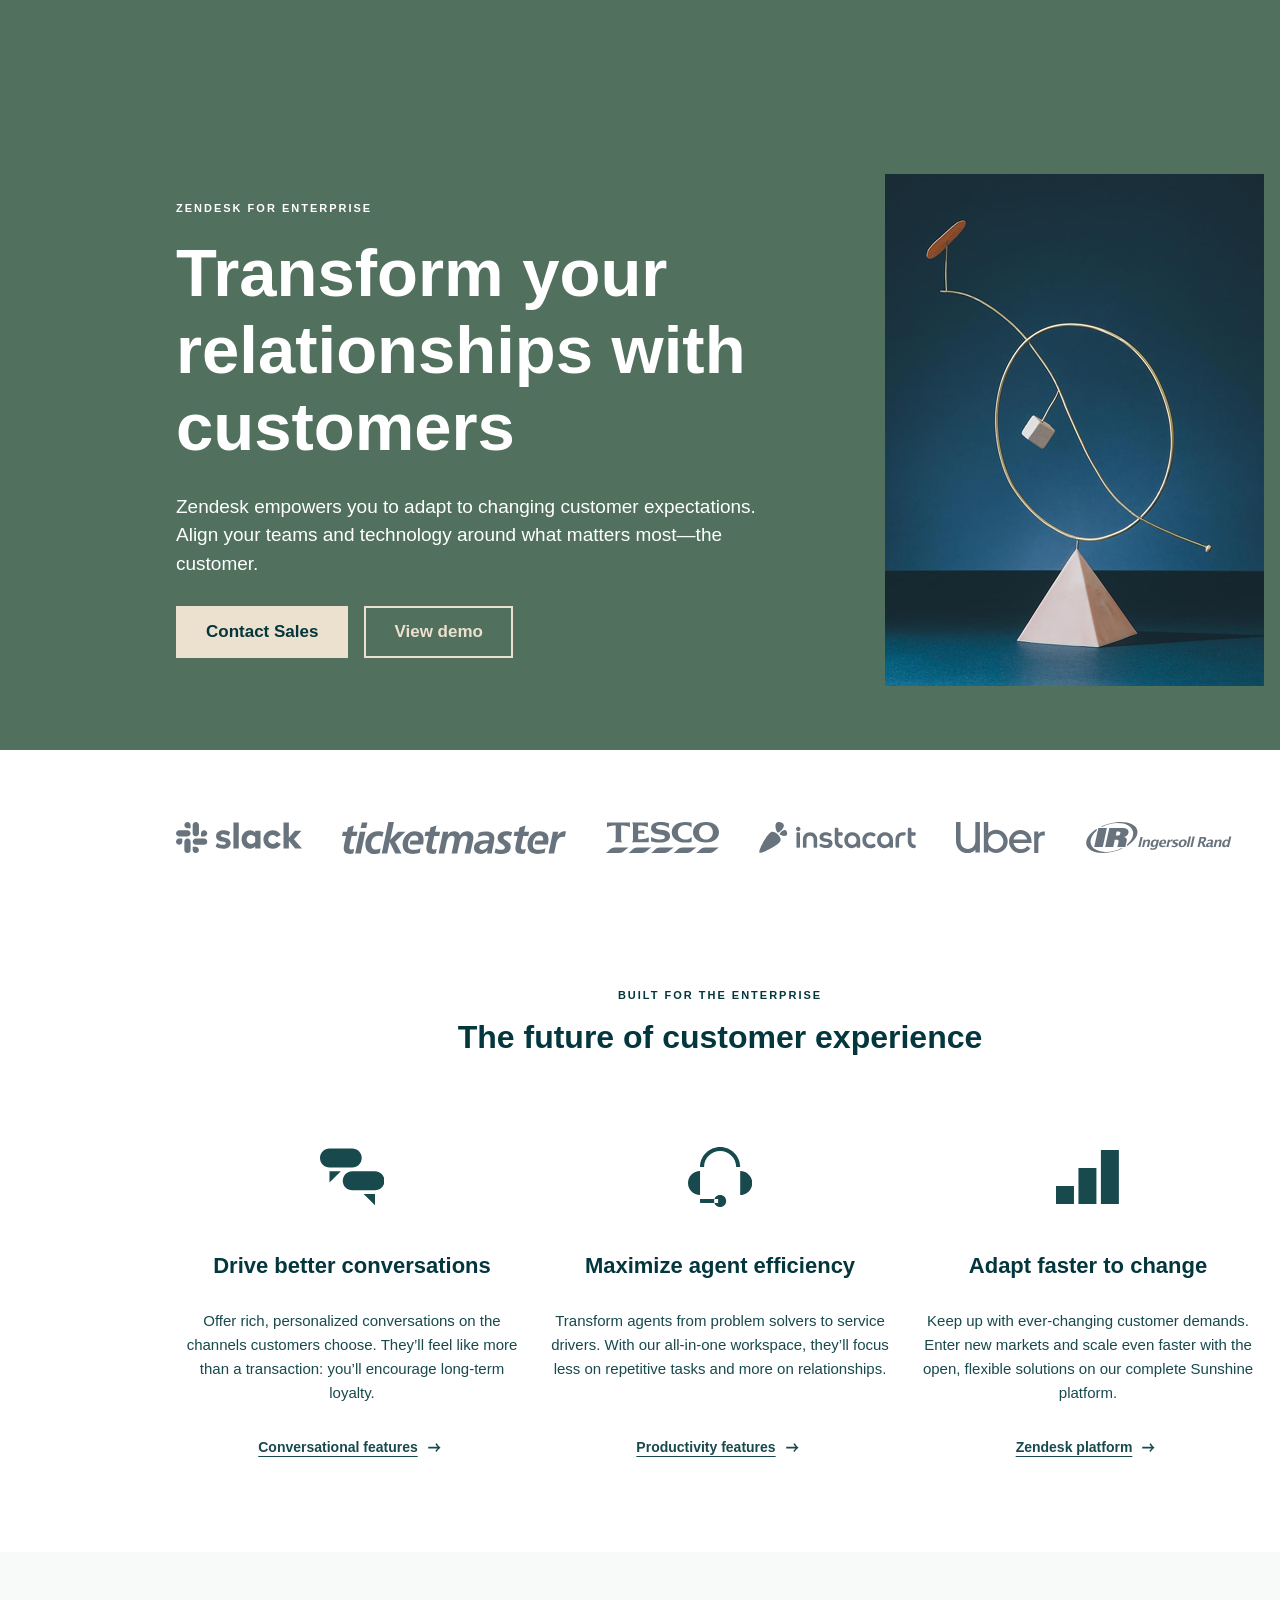
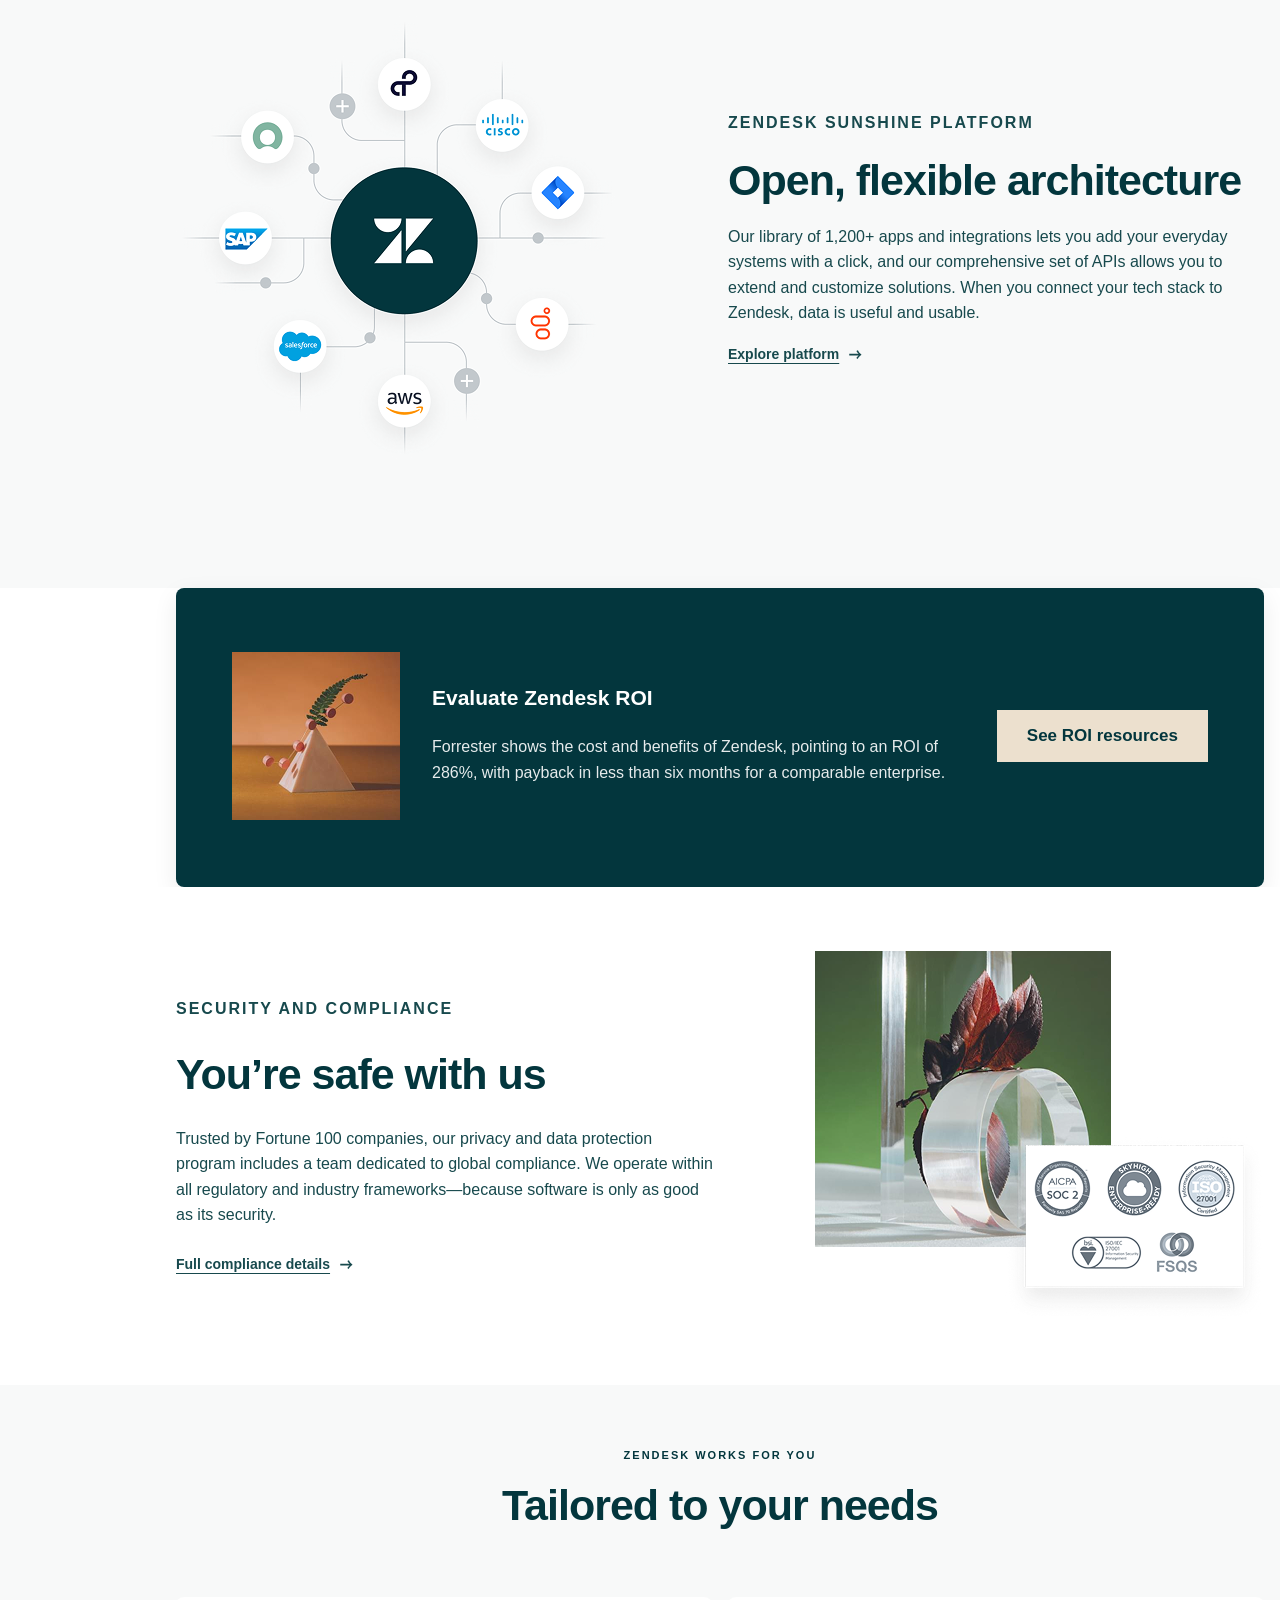
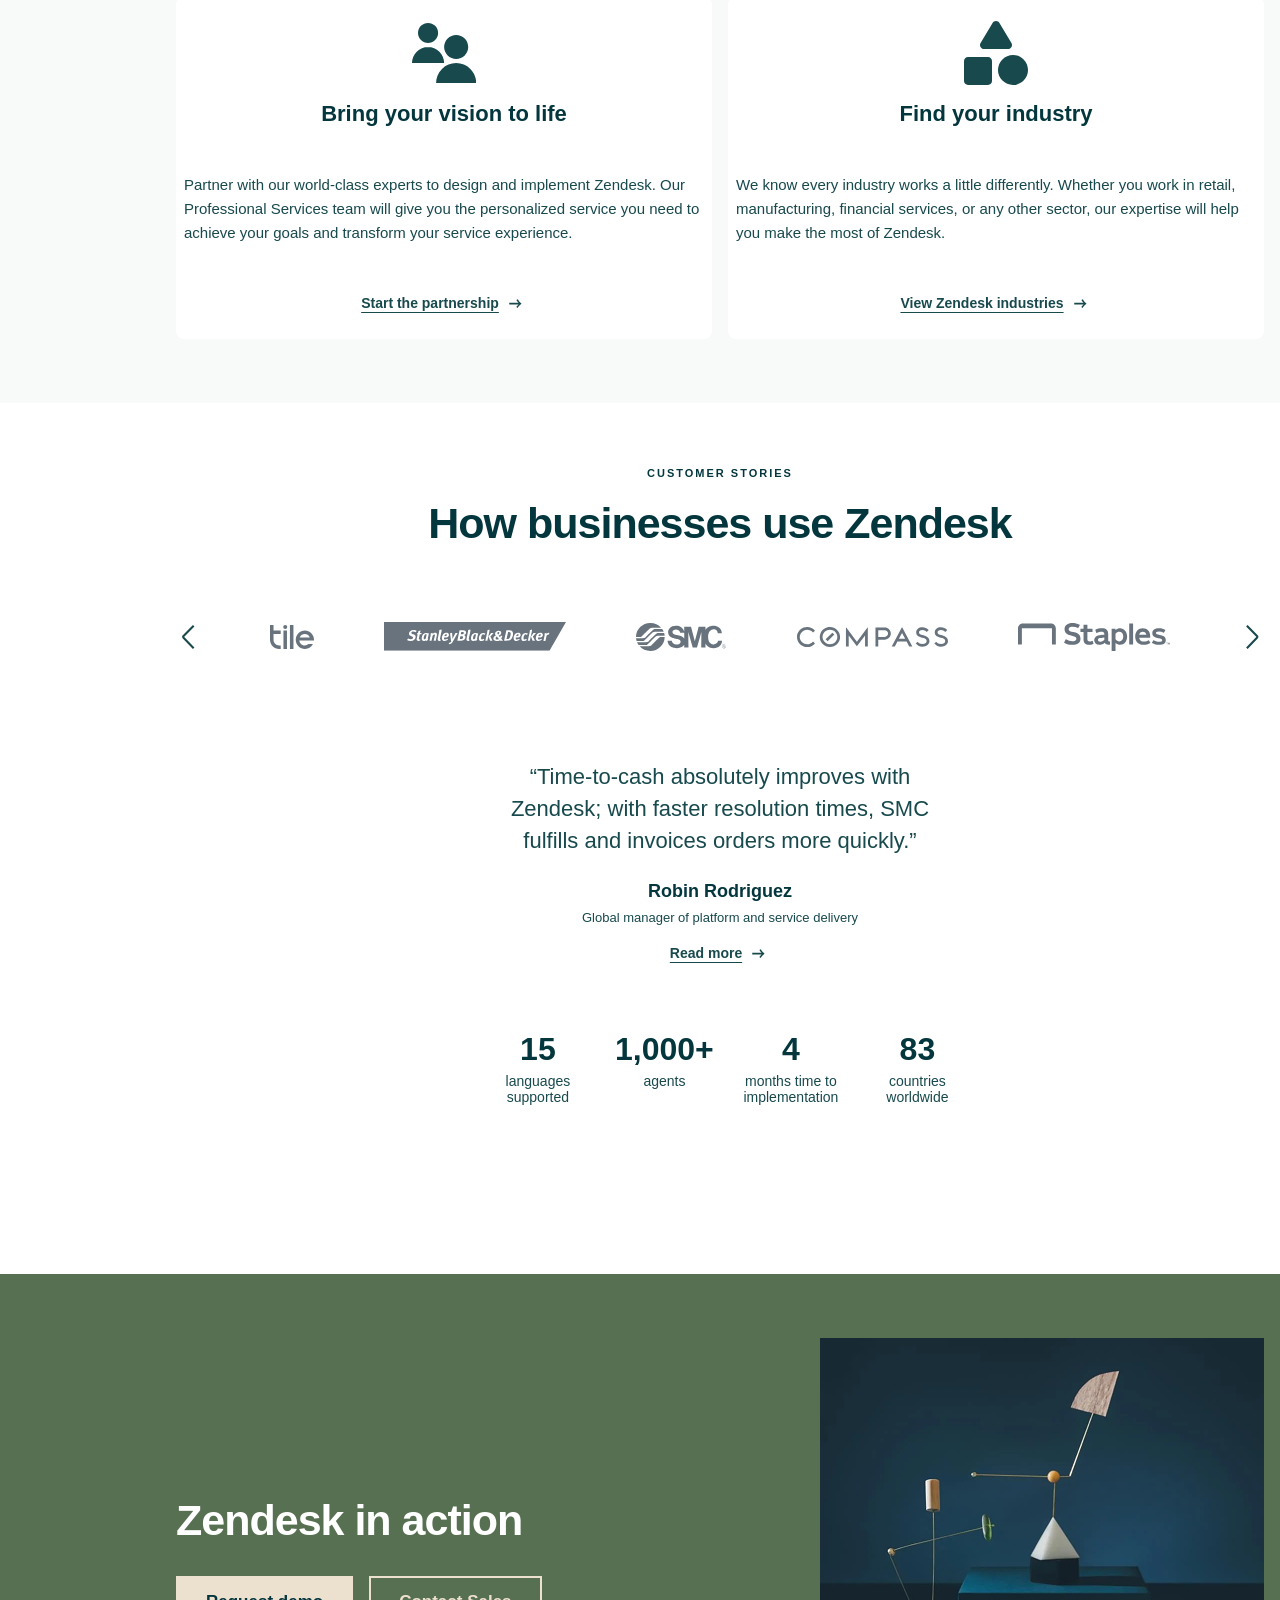
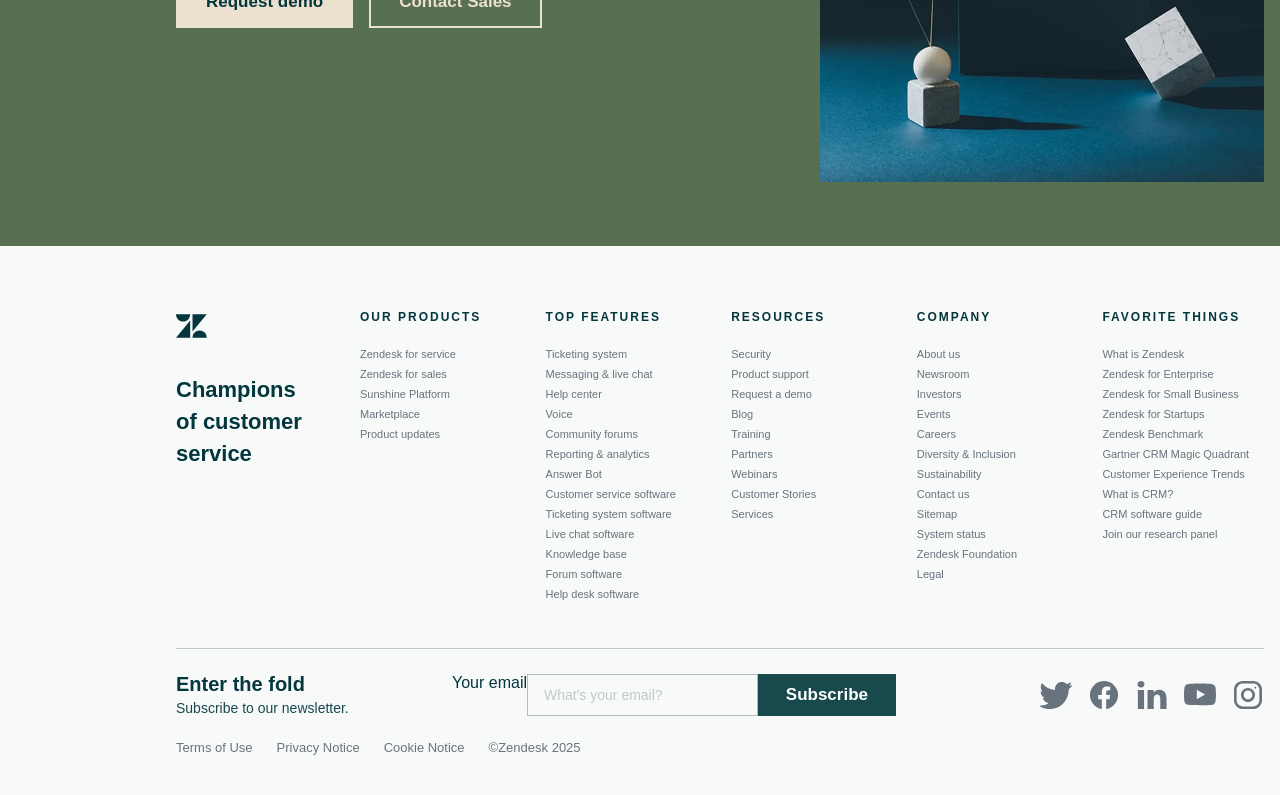
==== index.html @ 77c93dbc "Add files via upload" ====
<!DOCTYPE html>
<html lang="en">
<head>
    <meta charset="UTF-8">
    <meta name="viewport" content="width=device-width, initial-scale=1.0">
    <meta name="description" content="Bring your customer service, teams, and technology together with Zendesk.">
    <title>Zendesk — Transform your customer relationships</title>
    <link rel="stylesheet" href="style.css">
</head>
<body>
    <main>
        <section class="hero">
            <div class="container hero__content">
                <div class="hero__copy">
                    <p class="eyebrow eyebrow--light">Zendesk for enterprise</p>
                    <h1>Transform your relationships with customers</h1>
                    <p class="hero__description">
                        Zendesk empowers you to adapt to changing customer expectations. Align your teams and technology
                        around what matters most—the customer.
                    </p>
                    <div class="hero__actions">
                        <a class="button button--light" href="#contact">Contact Sales</a>
                        <a class="button button--outline-light" href="#stories">View demo</a>
                    </div>
                </div>
                <img class="hero__image" src="img/Image-5.png" alt="Sculptural installation against a deep blue background">
            </div>
        </section>

        <section class="customer-logos" aria-label="Zendesk customers">
            <div class="container customer-logos__row">
                <img src="img/Frame-24.svg" alt="Slack">
                <img src="img/Frame-20.svg" alt="Ticketmaster">
                <img src="img/Frame-17.svg" alt="Tesco">
                <img src="img/Frame-16.svg" alt="Instacart">
                <img src="img/Frame-14.svg" alt="Uber">
                <img src="img/Frame-19.svg" alt="Ingersoll Rand">
            </div>
        </section>

        <section class="benefits section">
            <div class="container">
                <div class="section-heading">
                    <p class="eyebrow">Built for the enterprise</p>
                    <h2>The future of customer experience</h2>
                </div>
                <div class="benefits__grid">
                    <article class="benefit">
                        <img class="benefit__icon" src="img/Frame-12.svg" alt="">
                        <h3>Drive better conversations</h3>
                        <p>Offer rich, personalized conversations on the channels customers choose. They’ll feel like more than a transaction: you’ll encourage long-term loyalty.</p>
                        <a class="text-link" href="#contact">Conversational features <span aria-hidden="true"><img src="img/Frame-11.svg" alt=""></span></a>
                    </article>
                    <article class="benefit">
                        <img class="benefit__icon" src="img/Frame-23.svg" alt="">
                        <h3>Maximize agent efficiency</h3>
                        <p>Transform agents from problem solvers to service drivers. With our all-in-one workspace, they’ll focus less on repetitive tasks and more on relationships.</p>
                        <a class="text-link" href="#contact">Productivity features <span aria-hidden="true"><img src="img/Frame-11.svg" alt=""></span></a>
                    </article>
                    <article class="benefit">
                        <img class="benefit__icon" src="img/Frame-10.svg" alt="">
                        <h3>Adapt faster to change</h3>
                        <p>Keep up with ever-changing customer demands. Enter new markets and scale even faster with the open, flexible solutions on our complete Sunshine platform.</p>
                        <a class="text-link" href="#platform">Zendesk platform <span aria-hidden="true"><img src="img/Frame-11.svg" alt=""></span></a>
                    </article>
                </div>
            </div>
        </section>

        <section class="platform section" id="platform">
            <div class="container platform__content">
                <img class="platform__image" src="img/Image-3.png" alt="Zendesk connected to popular business applications">
                <div class="platform__copy">
                    <p class="eyebrow">Zendesk Sunshine platform</p>
                    <h2>Open, flexible architecture</h2>
                    <p>Our library of 1,200+ apps and integrations lets you add your everyday systems with a click, and our comprehensive set of APIs allows you to extend and customize solutions. When you connect your tech stack to Zendesk, data is useful and usable.</p>
                    <a class="text-link" href="#contact">Explore platform <span aria-hidden="true"><img src="img/Frame-11.svg" alt=""></span></a>
                </div>
            </div>

        </section>
        <section class="roi-cards section">
                <div class="container">
                    <aside class="roi-card">
                    <img src="img/Image-4.png" alt="A sculptural still life in warm tones">
                    <div class="roi-card__copy">
                        <h3>Evaluate Zendesk ROI</h3>
                        <p>Forrester shows the cost and benefits of Zendesk, pointing to an ROI of 286%, with payback in less than six months for a comparable enterprise.</p>
                    </div>
                    <a class="button button--light" href="#contact">See ROI resources</a>
                    </aside>
                </div>
        </section>
            

        <section class="security section">
            <div class="container security__content">
                <div class="security__copy">
                    <p class="eyebrow">Security and compliance</p>
                    <h2>You’re safe with us</h2>
                    <p>Trusted by Fortune 100 companies, our privacy and data protection program includes a team dedicated to global compliance. We operate within all regulatory and industry frameworks—because software is only as good as its security.</p>
                    <a class="text-link" href="#footer">Full compliance details <span aria-hidden="true"><img src="img/Frame-11.svg" alt=""></span></a>
                </div>
                <div class="security__visual">
                    <img class="security__photo" src="img/Image-2.png" alt="A leaf displayed inside a clear sculptural form">
                    <img class="security__certifications" src="img/Image-1.png" alt="Security certifications including SOC 2, ISO 27001, and FSQS">
                </div>
            </div>
        </section>

        <section class="tailored section">
            <div class="container">
                <div class="section-heading">
                    <p class="eyebrow">Zendesk works for you</p>
                    <h2>Tailored to your needs</h2>
                </div>
                <div class="tailored__grid">
                    <article class="tailored-card">
                        <img src="img/Frame-9.svg" alt="">
                        <h3>Bring your vision to life</h3>
                        <p>Partner with our world-class experts to design and implement Zendesk. Our Professional Services team will give you the personalized service you need to achieve your goals and transform your service experience.</p>
                        <a class="text-link" href="#contact">Start the partnership <span aria-hidden="true"><img src="img/Frame-11.svg" alt=""></span></a>
                    </article>
                    <article class="tailored-card">
                        <img src="img/Frame-13.svg" alt="">
                        <h3>Find your industry</h3>
                        <p>We know every industry works a little differently. Whether you work in retail, manufacturing, financial services, or any other sector, our expertise will help you make the most of Zendesk.</p>
                        <a class="text-link" href="#contact">View Zendesk industries <span aria-hidden="true"><img src="img/Frame-11.svg" alt=""></span></a>
                    </article>
                </div>
            </div>
        </section>

        <section class="stories section" id="stories">
            <div class="container">
                <div class="section-heading">
                    <p class="eyebrow">Customer stories</p>
                    <h2>How businesses use Zendesk</h2>
                </div>

                <div class="stories__brands" aria-label="Customer stories">
                    <span class="story-arrow"><img src="img/Frame-4.svg" alt="Previous"></span>
                    <span class="story-brand"><img src="img/Frame-8.svg" alt="Stanley Black & Decker"></span>
                    <span class="story-brand story-brand--highlight"><img src="img/Frame-7.svg" alt="SMC"></span>
                    <span class="story-brand"><img src="img/Frame-6.svg" alt="Compass"></span>
                    <span class="story-brand"><img src="img/Frame-5.svg" alt="Staples"></span>
                    <span class="story-brand"><img src="img/Frame-15.svg" alt="Other logo"></span>
                    <span class="story-arrow"><img src="img/Frame-3.svg" alt="Next"></span>
                </div>

                <blockquote class="stories__quote">
                    <p>“Time-to-cash absolutely improves with Zendesk; with faster resolution times, SMC fulfills and invoices orders more quickly.”</p>
                    <cite>
                        Robin Rodriguez 
                        <span>Global manager of platform and service delivery</span>
                    </cite>
                    <a class="text-link" href="#contact">Read more <span aria-hidden="true"><img src="img/Frame-11.svg" alt=""></span></a>
                    
                    <div class="stories__stats">
                        <div>
                            <strong>15</strong>
                            <span>languages supported</span>
                        </div>
                        <div>
                            <strong>1,000+</strong>
                            <span>agents</span>
                        </div>
                        <div>
                            <strong>4</strong>
                            <span>months time to implementation</span>
                        </div>
                        <div>
                            <strong>83</strong>
                            <span>countries worldwide</span>
                        </div>
                    </div>
                </blockquote>
            </div>
        </section>

        <section class="contact" id="contact">
            <div class="container contact__content">
                <div class="contact__copy">
                    <h2>Zendesk in action</h2>
                    <div class="contact__actions">
                        <a class="button button--light" href="mailto:sales@zendesk.com">Request demo</a>
                        <a class="button button--outline-light" href="mailto:sales@zendesk.com">Contact Sales</a>
                    </div>
                </div>
                <img src="img/Image.png" alt="Abstract geometric sculpture on a blue background">
            </div>
        </section>
    </main>

    <footer class="footer" id="footer">
        <div class="container">
            <div class="footer__main">
                <div class="footer__brand">
                    <img class="zendesk-mark" src="img/Frame-18.svg" alt="Zendesk">
                    <p>Champions<br>of customer<br>service</p>
                </div>
                <div class="footer__column">
                    <h2>Our products</h2>
                    <a href="#platform">Zendesk for service</a>
                    <a href="#platform">Zendesk for sales</a>
                    <a href="#platform">Sunshine Platform</a>
                    <a href="#platform">Marketplace</a>
                    <a href="#platform">Product updates</a>
                </div>
                <div class="footer__column">
                    <h2>Top features</h2>
                    <a href="#platform">Ticketing system</a>
                    <a href="#platform">Messaging &amp; live chat</a>
                    <a href="#platform">Help center</a>
                    <a href="#platform">Voice</a>
                    <a href="#platform">Community forums</a>
                    <a href="#platform">Reporting &amp; analytics</a>
                    <a href="#platform">Answer Bot</a>
                    <a href="#platform">Customer service software</a>
                    <a href="#platform">Ticketing system software</a>
                    <a href="#platform">Live chat software</a>
                    <a href="#platform">Knowledge base</a>
                    <a href="#platform">Forum software</a>
                    <a href="#platform">Help desk software</a>
                </div>
                <div class="footer__column">
                    <h2>Resources</h2>
                    <a href="#footer">Security</a>
                    <a href="#footer">Product support</a>
                    <a href="#footer">Request a demo</a>
                    <a href="#footer">Blog</a>
                    <a href="#footer">Training</a>
                    <a href="#footer">Partners</a>
                    <a href="#footer">Webinars</a>
                    <a href="#stories">Customer Stories</a>
                    <a href="#footer">Services</a>
                </div>
                <div class="footer__column">
                    <h2>Company</h2>
                    <a href="#footer">About us</a>
                    <a href="#footer">Newsroom</a>
                    <a href="#footer">Investors</a>
                    <a href="#footer">Events</a>
                    <a href="#footer">Careers</a>
                    <a href="#footer">Diversity &amp; Inclusion</a>
                    <a href="#footer">Sustainability</a>
                    <a href="#footer">Contact us</a>
                    <a href="#footer">Sitemap</a>
                    <a href="#footer">System status</a>
                    <a href="#footer">Zendesk Foundation</a>
                    <a href="#footer">Legal</a>
                </div>
                <div class="footer__column">
                    <h2>Favorite things</h2>
                    <a href="#footer">What is Zendesk</a>
                    <a href="#footer">Zendesk for Enterprise</a>
                    <a href="#footer">Zendesk for Small Business</a>
                    <a href="#footer">Zendesk for Startups</a>
                    <a href="#footer">Zendesk Benchmark</a>
                    <a href="#footer">Gartner CRM Magic Quadrant</a>
                    <a href="#footer">Customer Experience Trends</a>
                    <a href="#footer">What is CRM?</a>
                    <a href="#footer">CRM software guide</a>
                    <a href="#footer">Join our research panel</a>
                </div>
            </div>
            <div class="footer__newsletter">
                <div>
                    <h2>Enter the fold</h2>
                    <p>Subscribe to our newsletter.</p>
                </div>
                <form action="#" method="get">
                    <label class="visually-hidden" for="newsletter-email">Your email</label>
                    <input id="newsletter-email" type="email" placeholder="What's your email?" required>
                    <button type="submit">Subscribe</button>
                </form>
                <div class="footer__socials" aria-label="Social media">
                    <a href="#footer" aria-label="Twitter"><img src="img/Frame-22.svg" alt=""></a>
                    <a href="#footer" aria-label="Facebook"><img src="img/Frame-21.svg" alt=""></a>
                    <a href="#footer" aria-label="LinkedIn"><img src="img/Frame-2.svg" alt=""></a>
                    <a href="#footer" aria-label="YouTube"><img src="img/Frame-1.svg" alt=""></a>
                    <a href="#footer" aria-label="Instagram">
                        <img src="img/Frame.svg" alt="">
                    </a>
                </div>
            </div>
            <div class="footer__legal">
                <a href="#footer">Terms of Use</a>
                <a href="#footer">Privacy Notice</a>
                <a href="#footer">Cookie Notice</a>
                <span>©Zendesk 2025</span>
            </div>
        </div>
    </footer>
</body>
</html>
---- style.css ----
*,
*::before,
*::after {
  box-sizing: border-box;
  margin: 0;
  padding: 0;
}

body {
  font-family: Arial, Helvetica, sans-serif;
  color: #03363d;
  background-color: #ffffff;
  min-width: 1440px;
  min-height: 1024px;
}

a {
  text-decoration: none;
  color: inherit;
}

img {
  display: block;
}

.container {
  width: 100%;
  max-width: 1088px;
  margin: 0 auto;
  padding: 0;
}

.button {
  display: inline-flex;
  align-items: center;
  justify-content: center;
  padding: 10px 28px;
  font-size: 17px;
  font-weight: 700;
  cursor: pointer;
  transition: opacity 0.2s, background-color 0.2s;
  border: 2px solid transparent;
  white-space: nowrap;
  line-height: 1.65;
}

.button--light {
  background-color: #ece0ce;
  color: #03363d;
  border-color: #ece0ce;
  flex-shrink: 0;
}

.button--outline-light {
  background-color: transparent;
  color: #ece0ce;
  border-color: #ece0ce;
}

.button:hover {
  opacity: 0.85;
}

.text-link {
  display: inline-flex;
  align-items: center;
  gap: 4px;
  width: max-content;
  font-size: 14px;
  font-weight: 700;
  color: #17494d;
  text-decoration: underline;
  text-decoration-thickness: 1px;
  text-underline-offset: 4px;
  transition: opacity 0.2s;
}

.text-link:hover {
  opacity: 0.75;
}


.section-heading {
  text-align: center;
  margin-bottom: 64px;
  display: flex;
  flex-direction: column;
  align-items: center;
  gap: 16px;
}

.eyebrow {
  font-size: 11px;
  font-weight: 700;
  letter-spacing: 2px;
  text-transform: uppercase;
  color: #03363d;
}

.eyebrow--light {
  color: #ffffff;
  margin-bottom: -8px;
}

.section-heading h2 {
  font-size: 43px;
  font-weight: 700;
  color: #03363d;
  line-height: 56px;
  letter-spacing: -1px;
}

.hero {
  background-color: #52705e;
  color: #ffffff;
  padding: 174px 0 64px;
}

.hero__content {
  display: flex;
  align-items: center;
  justify-content: space-between;
  gap: 100px;
}

.hero__copy {
  flex: 1.3;
  display: flex;
  flex-direction: column;
  gap: 28px;
  color: #ffffff;
}

.hero__copy h1 {
  font-size: 67px;
  font-weight: 700;
  line-height: 1.15;
  color: #ffffff;
}

.hero__description {
  font-size: 19px;
  font-weight: 500;
  line-height: 1.5;
}

.hero__actions {
  display: flex;
  gap: 16px;
}

.hero__image {
  height: auto;
}

.customer-logos {
  background-color: #ffffff;
  padding: 71.5px;
}

.customer-logos__row {
  display: flex;
  align-items: center;
  gap: 40px;
}

.customer-logos__row img {
  height: 32px;
  width: auto;
  object-fit: contain;
  display: inline-block;
}

.customer-logos__row img:hover {
  opacity: 1;
}

.benefits {
  background-color: #ffffff;
  padding: 64px 0;
}

.benefits .section-heading h2 {
  font-size: 32px;
  line-height: 40px;
  letter-spacing: 0;
}

.benefits__grid {
  display: flex;
  gap: 16px;
}

.benefit {
  flex: 1;
  display: flex;
  flex-direction: column;
  align-items: center;
  text-align: center;
}

.benefit__icon {
  width: 64px;
  height: 64px;
  object-fit: contain;
  margin: 24px auto 44px;
}

.benefit h3 {
  font-size: 22px;
  font-weight: 700;
  color: #03363d;
  margin-bottom: 30px;
}

.benefit p {
  font-size: 15px;
  line-height: 1.6;
  color: #17494d;
  flex: 1;
  margin-bottom: 30px;
}

.benefit .text-link {
  margin: 0 auto 29px;
}

.platform {
  background-color: #f8f9f9;
  padding: 64px 0;
}

.platform__content {
  display: flex;
  align-items: center;
  justify-content: space-between;
  gap: 108px;
  margin-bottom: 64px;
}

.platform__image {
  flex: 1;
  display: flex;
  justify-content: center;
  width: 100%;
  max-width: 444px;
}

.platform__copy {
  flex: 1.2;
  display: flex;
  flex-direction: column;
  gap: 16px;
}

.platform__copy h2 {
  font-size: 43px;
  font-weight: 700;
  color: #03363d;
  line-height: 56px;
  letter-spacing: -1px;
}

.platform__copy p {
  font-size: 16px;
  line-height: 1.6;
  color: #17494d;
}

.roi-card {
  background-color: #03363d;
  border-radius: 8px;
  padding: 64px 56px 67px ;
  display: flex;
  align-items: center;
  justify-content: space-between;
  gap: 32px;
  color: #ffffff;
  box-shadow: 0 8px 24px rgba(0, 0, 0, 0.08);
}

.container-roi-cards {
  display: flex;
  padding: 64px 0;
  justify-content: center;
  align-items: center;
}

.roi-card img {
  width: 168px;
  height: 168px;
  object-fit: contain;
  flex-shrink: 0;
}

.roi-card__copy {
  flex: 1;
  display: flex;
  flex-direction: column;
  gap: 24px;
}

.roi-card__copy h3 {
  font-size: 21px;
  font-weight: 700;
  color: #ffffff;
}

.roi-card__copy p {
  font-size: 16px;
  line-height: 1.6;
  color: rgba(255, 255, 255, 0.9);
}

.security {
  background-color: #ffffff;
  padding: 64px 0;
}

.security__content {
  display: flex;
  align-items: center;
  justify-content: space-between;
  gap: 100px;
}

.security__copy {
  flex: 1.2;
  display: flex;
  flex-direction: column;
  gap: 24px;
}

.security__copy h2 {
  font-size: 43px;
  font-weight: 700;
  line-height: 56px;
  letter-spacing: -1px;
  color: #03363d;
}

.security__copy p {
  font-size: 16px;
  line-height: 1.6;
  color: #17494d;
}

.security__visual {
  position: relative;
  flex: 1;
  width: 444px;
  height: 370px;
}

.security__photo {
  position: absolute;
  top: 0;
  left: 0;
  width: 296px;
  height: 296px;
  object-fit: contain;
}

.security__certifications {
  position: absolute;
  right: 0;
  bottom: 0;
  width: 259px;
  height: 185px;
  object-fit: contain;
}

.tailored {
  background-color: #f8f9f9;
  padding: 64px 0;
}

.tailored__grid {
  display: flex;
  gap: 16px;
}

.tailored-card {
  width: 536px;
  padding: 24px 8px;
  flex-shrink: 0;
  flex: 1;
  display: flex;
  flex-direction: column;
  align-items: center;
  background-color: #ffffff;
  border-radius: 8px;
  gap: 16px;
}

.tailored-card img {
  object-fit: contain;
  margin-bottom: 0px;
}

.tailored-card h3 {
  font-size: 22px;
  font-weight: 700;
  color: #03363d;
  margin-bottom: 30px;
}

.tailored-card p {
  font-size: 15px;
  line-height: 1.6;
  color: #17494d;
  flex: 1;
  margin-bottom: 30px;
}

.stories {
  background-color: #ffffff;
  padding: 64px 0; /* Lớp dưới cùng: Tạo padding 64px ở đáy cho cả section */
  /* Bắt buộc phải xoá dòng min-height: 1007px ở file cũ đi */
}
.stories__brands {
  display: flex;
  align-items: center;
  justify-content: space-between;
  gap: 32px;
  width: 100%;
  min-height: 43px;
  margin-bottom: 38.5px;
}

.story-brand {
  font-weight: 700;
  color: #03363d;
}

.stories__quote {
  display: flex;
  flex-direction: column;
  align-items: center;
  gap: 16px;
  width: 720px;
  margin: 0 auto 64px; /* Lớp thứ 3: Căn giữa (auto) và đẩy lề dưới (margin-bottom) chính xác 64px */
  padding: 64px 122.67px 41.5px; /* Lớp thứ 2: Đệm dưới (padding-bottom) chính xác 41.5px */
  text-align: center;
}

.stories__quote p {
  font-size: 22px;
  line-height: 32px;
  color: #17494d;
  max-width: 475px;
}

.stories__quote cite {
  display: flex;
  flex-direction: column;
  gap: 8px;
  margin-top: 8px;
  font-size: 18px;
  font-weight: 700;
  color: #03363d;
  font-style: normal;
}

.stories__quote cite span {
  font-size: 13px;
  font-weight: 400;
  color: #17494d;
}

.stories__stats {
  display: grid;
  grid-template-columns: repeat(4, minmax(0, 1fr));
  gap: 42px 16px;
  width: 490px;
  margin: 48px auto 0; /* Lớp trên cùng: 48px margin-top cộng với 16px gap của thẻ cha sẽ tạo ra chính xác 64px khoảng cách */
}

.stories__stats div {
  display: flex;
  flex-direction: column;
  gap: 4px;
  text-align: center;
}

.stories__stats strong {
  font-size: 32px;
  font-weight: 700;
  color: #03363d;
  line-height: 40px;
}

.stories__stats span {
  font-size: 14px;
  color: #17494d;
}

.contact {
  background-color: #587052;
  padding: 64px 0;
  color: #ffffff;
}

.contact__content {
  display: flex;
  align-items: center;
  justify-content: space-between;
  gap: 100px;
}

.contact__copy {
  flex: 1;
  display: flex;
  flex-direction: column;
  gap: 28px;
}

.contact__copy h2 {
  font-size: 43px;
  font-weight: 700;
  line-height: 56px;
  letter-spacing: -1px;
  color: #ffffff;
}

.contact__actions {
  display: flex;
  gap: 16px;
}

.contact img {
  flex: 1;
  width: 444px;
  max-width: 444px;
}

.footer {
  background-color: #f8f9f9;
  color: #03363d;
  padding-top: 64px;
  padding-bottom: 40px;
}

.footer__main {
  display: grid;
  grid-template-columns: 160px minmax(0, 1fr) minmax(0, 1fr) minmax(0, 1fr) minmax(0, 1fr) minmax(0, 1fr);
  gap: 24px;
  padding-bottom: 48px;
}

.footer__brand {
  font-size: 22px;
  font-weight: 700;
  color: #03363d;
  line-height: 32px;
  max-width: 160px;
}

.footer__brand img {
  width: 32px;
  height: 32px;
  margin-bottom: 32px;
}

.footer__column {
  display: flex;
  flex-direction: column;
  gap: 8px;
}

.footer__column h2 {
  font-size: 12px;
  font-weight: 700;
  color: #03363d;
  margin-bottom: 16px;
  text-transform: uppercase;
  letter-spacing: 2px;
  white-space: nowrap;
}

.footer__column a {
  font-size: 11px;
  color: #68737d;
  transition: color 0.2s;
}

.footer__column a:hover {
  color: #03363d;
}

.footer__newsletter {
  padding: 24px 0 0;
  border-top: 1px solid #c2c8cc;
  display: grid;
  grid-template-columns: 260px minmax(0, 444px) 1fr;
  align-items: center;
  gap: 16px;
}

.footer__newsletter div h2 {
  font-size: 20px;
  font-weight: 700;
  color: #03363d;
}

.footer__newsletter div p {
  font-size: 14px;
  color: #17494d;
  margin-top: 4px;
}

.footer__newsletter form {
  display: flex;
  gap: 0;
  min-width: 0;
}

.footer__newsletter input {
  flex: 1;
  width: 0;
  min-width: 0;
  padding: 12px 16px;
  font-size: 14px;
  border: 1px solid rgba(3, 54, 61, 0.3);
  background-color: #f8f9f9;
  color: #03363d;
  outline: none;
}

.footer__newsletter input::placeholder {
  color: #c2c8cc;
}

.footer__newsletter input:focus {
  border-color: #ece0ce;
}

.footer__newsletter button {
  background-color: #17494d;
  color: #ffffff;
  border-color: #17494d;
  padding: 10px 28px;
  font-size: 17px;
  font-weight: 700;
  border: none;
  cursor: pointer;
}

.footer__socials {
  display: flex;
  align-items: center;
  justify-content: flex-end;
  gap: 16px;
  width: 232px;
  margin-left: auto;
}

.footer__socials img {
  width: 32px;
  height: 32px;
  object-fit: contain;
}

.footer__legal {
  display: flex;
  align-items: center;
  gap: 24px;
  padding-top: 24px;
}

.footer__legal a,
.footer__legal span {
  font-size: 13px;
  color: #68737d;
  transition: color 0.2s;
}

.footer__legal a:hover {
  color: #03363d;
}
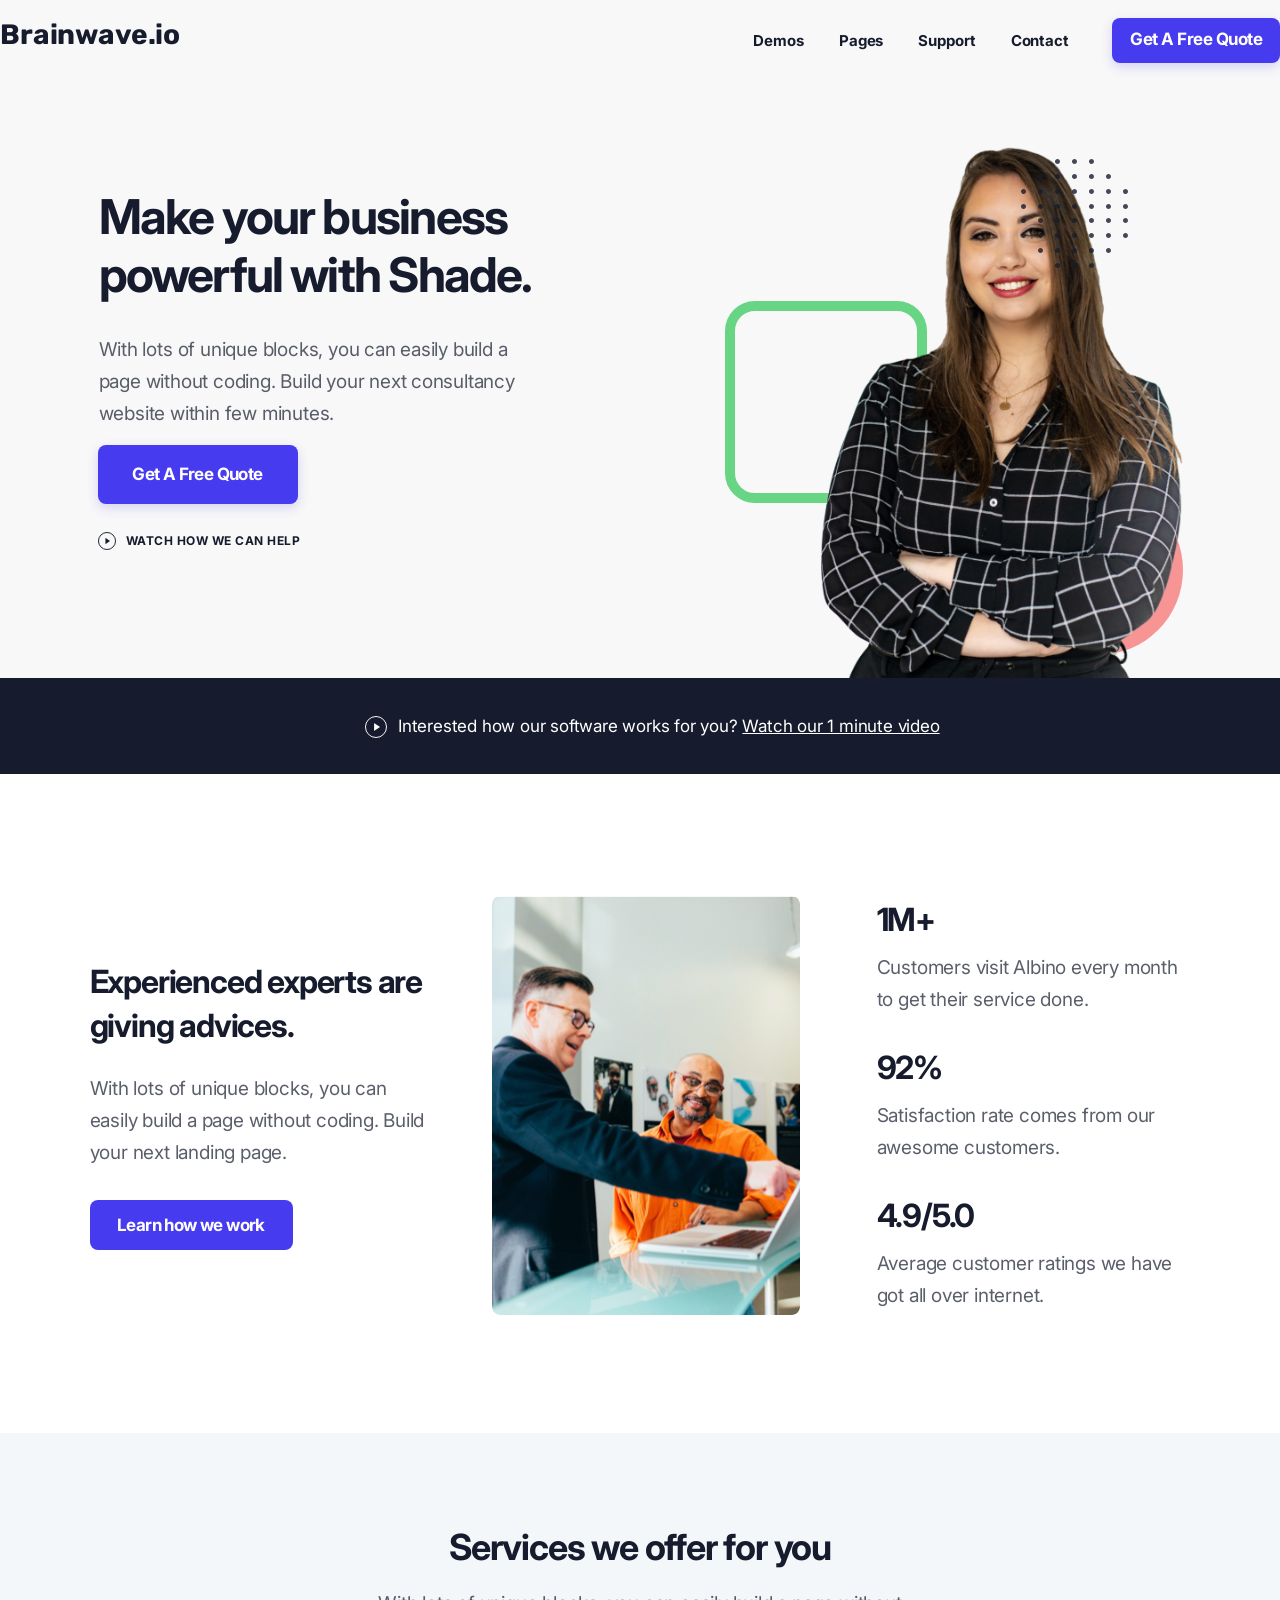
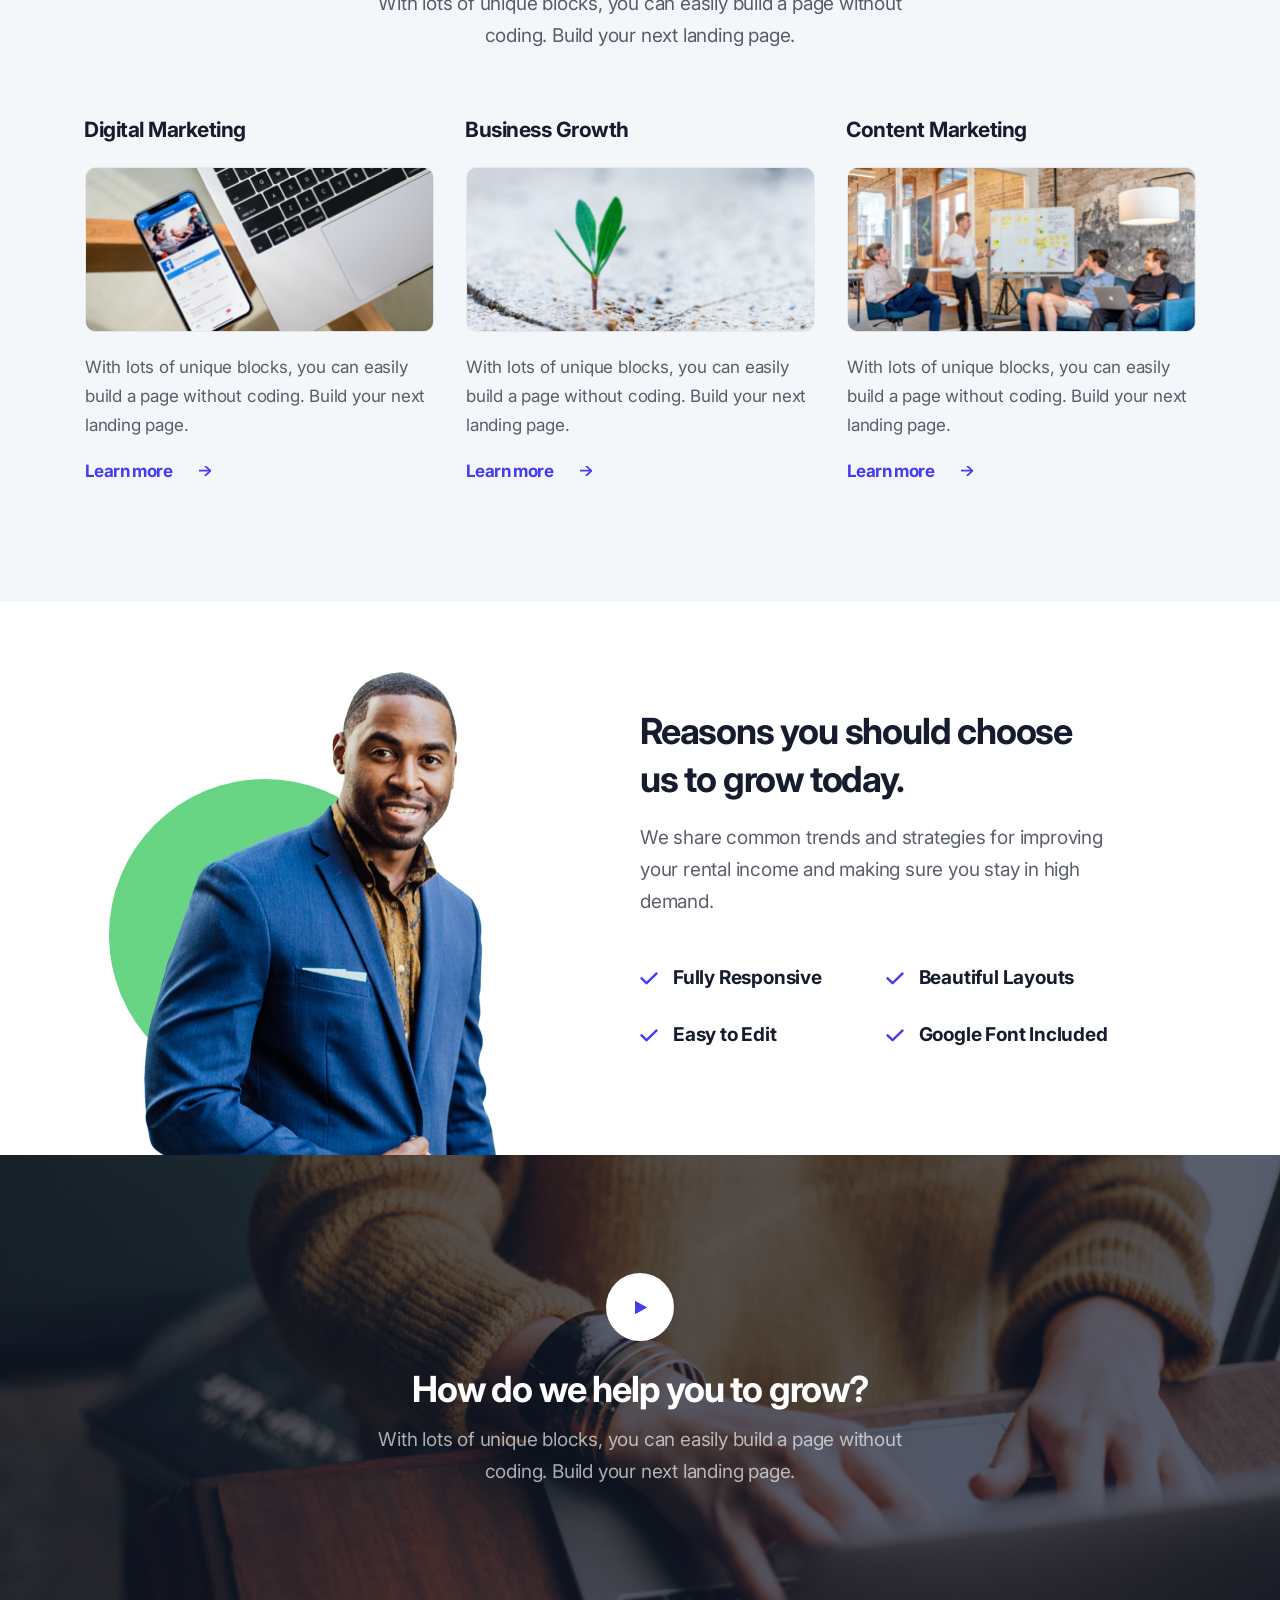
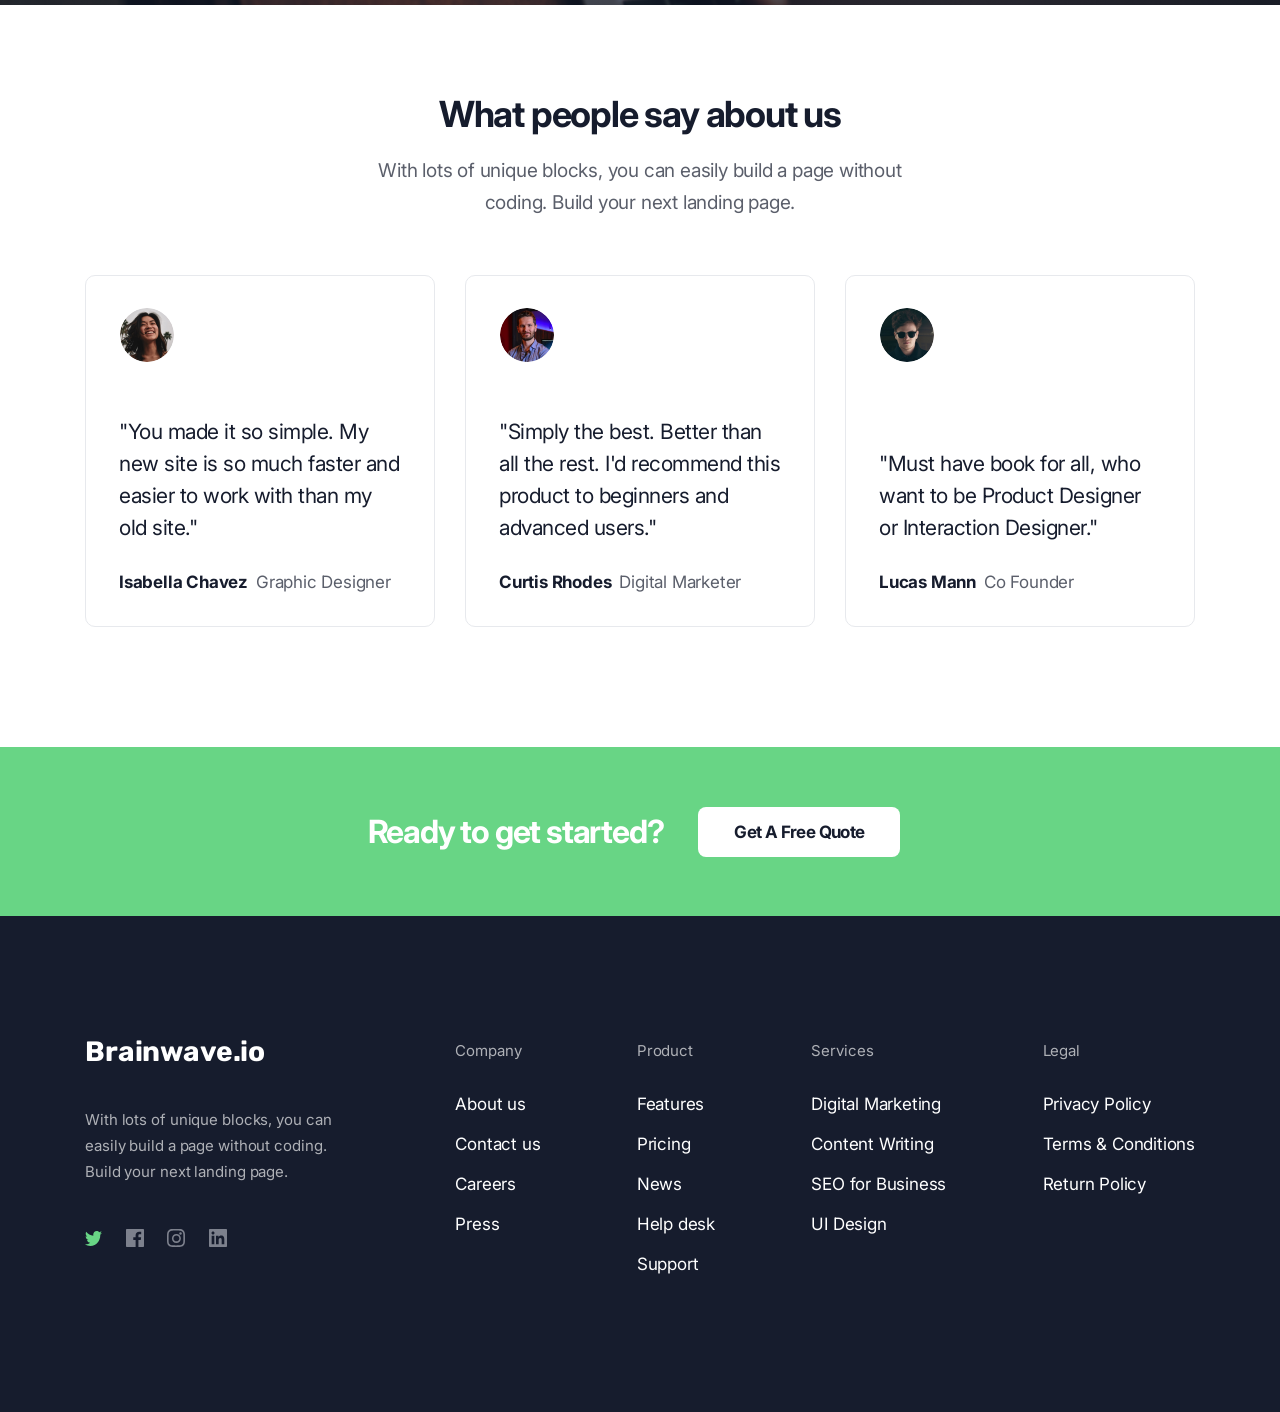
==== commit cef246eb: "bài 8" ====
--- a/index.html
+++ b/index.html
@@ -1,296 +1,194 @@
 <!DOCTYPE html>
 <html lang="en">
 <head>
-    <meta charset="UTF-8">
-    <meta name="viewport" content="width=device-width, initial-scale=1.0">
-    <meta name="description" content="Bring your customer service, teams, and technology together with Zendesk.">
-    <title>Zendesk — Transform your customer relationships</title>
-    <link rel="stylesheet" href="style.css">
+<meta charset="UTF-8" />
+<meta name="viewport" content="width=device-width, initial-scale=1.0" />
+<title>Brainwave.io — Make your business powerful with Shade</title>
+<link rel="preconnect" href="https://fonts.googleapis.com" />
+<link rel="preconnect" href="https://fonts.gstatic.com" crossorigin />
+<link href="https://fonts.googleapis.com/css2?family=Rubik:wght@700&family=Inter:wght@400;500;700&display=swap" rel="stylesheet" />
+<link rel="stylesheet" href="style.css" />
 </head>
 <body>
-    <main>
-        <section class="hero">
-            <div class="container hero__content">
-                <div class="hero__copy">
-                    <p class="eyebrow eyebrow--light">Zendesk for enterprise</p>
-                    <h1>Transform your relationships with customers</h1>
-                    <p class="hero__description">
-                        Zendesk empowers you to adapt to changing customer expectations. Align your teams and technology
-                        around what matters most—the customer.
-                    </p>
-                    <div class="hero__actions">
-                        <a class="button button--light" href="#contact">Contact Sales</a>
-                        <a class="button button--outline-light" href="#stories">View demo</a>
-                    </div>
-                </div>
-                <img class="hero__image" src="img/Image-5.png" alt="Sculptural installation against a deep blue background">
-            </div>
-        </section>
 
-        <section class="customer-logos" aria-label="Zendesk customers">
-            <div class="container customer-logos__row">
-                <img src="img/Frame-24.svg" alt="Slack">
-                <img src="img/Frame-20.svg" alt="Ticketmaster">
-                <img src="img/Frame-17.svg" alt="Tesco">
-                <img src="img/Frame-16.svg" alt="Instacart">
-                <img src="img/Frame-14.svg" alt="Uber">
-                <img src="img/Frame-19.svg" alt="Ingersoll Rand">
-            </div>
-        </section>
+<div class="hero-wrap">
+  <header class="header container-wide">
+    <a class="logo" href="#">Brainwave.io</a>
+    <nav class="nav">
+      <a href="#">Demos</a>
+      <a href="#services">Pages</a>
+      <a href="#testimonials">Support</a>
+      <a href="#footer">Contact</a>
+    </nav>
+    <a class="btn btn--blue btn--sm" href="#cta">Get A Free Quote</a>
+  </header>
 
-        <section class="benefits section">
-            <div class="container">
-                <div class="section-heading">
-                    <p class="eyebrow">Built for the enterprise</p>
-                    <h2>The future of customer experience</h2>
-                </div>
-                <div class="benefits__grid">
-                    <article class="benefit">
-                        <img class="benefit__icon" src="img/Frame-12.svg" alt="">
-                        <h3>Drive better conversations</h3>
-                        <p>Offer rich, personalized conversations on the channels customers choose. They’ll feel like more than a transaction: you’ll encourage long-term loyalty.</p>
-                        <a class="text-link" href="#contact">Conversational features <span aria-hidden="true"><img src="img/Frame-11.svg" alt=""></span></a>
-                    </article>
-                    <article class="benefit">
-                        <img class="benefit__icon" src="img/Frame-23.svg" alt="">
-                        <h3>Maximize agent efficiency</h3>
-                        <p>Transform agents from problem solvers to service drivers. With our all-in-one workspace, they’ll focus less on repetitive tasks and more on relationships.</p>
-                        <a class="text-link" href="#contact">Productivity features <span aria-hidden="true"><img src="img/Frame-11.svg" alt=""></span></a>
-                    </article>
-                    <article class="benefit">
-                        <img class="benefit__icon" src="img/Frame-10.svg" alt="">
-                        <h3>Adapt faster to change</h3>
-                        <p>Keep up with ever-changing customer demands. Enter new markets and scale even faster with the open, flexible solutions on our complete Sunshine platform.</p>
-                        <a class="text-link" href="#platform">Zendesk platform <span aria-hidden="true"><img src="img/Frame-11.svg" alt=""></span></a>
-                    </article>
-                </div>
-            </div>
-        </section>
+  <section class="hero container">
+    <div class="hero__content">
+      <h1>Make your business powerful with Shade.</h1>
+      <p class="lead">With lots of unique blocks, you can easily build a page without coding. Build your next consultancy website within few minutes.</p>
+      <a class="btn btn--blue btn--lg" href="#cta">Get A Free Quote</a>
+      <a class="watch" href="#video">
+        <img src="img/icon-play-dark.svg" alt="" />
+        <span>Watch how we can help</span>
+      </a>
+    </div>
+    <div class="hero__media">
+      <span class="hero__frame" aria-hidden="true"></span>
+      <span class="hero__blob" aria-hidden="true"></span>
+      <img class="hero__photo" src="img/hero-man.png" alt="Smiling businessman" />
+      <span class="hero__dot" aria-hidden="true"></span>
+    </div>
+  </section>
+</div>
 
-        <section class="platform section" id="platform">
-            <div class="container platform__content">
-                <img class="platform__image" src="img/Image-3.png" alt="Zendesk connected to popular business applications">
-                <div class="platform__copy">
-                    <p class="eyebrow">Zendesk Sunshine platform</p>
-                    <h2>Open, flexible architecture</h2>
-                    <p>Our library of 1,200+ apps and integrations lets you add your everyday systems with a click, and our comprehensive set of APIs allows you to extend and customize solutions. When you connect your tech stack to Zendesk, data is useful and usable.</p>
-                    <a class="text-link" href="#contact">Explore platform <span aria-hidden="true"><img src="img/Frame-11.svg" alt=""></span></a>
-                </div>
-            </div>
+<div class="alert">
+  <div class="alert__inner">
+    <img class="alert__icon" src="img/icon-alert.svg" alt="" />
+    <p>Interested how our software works for you? <a href="#video">Watch our 1 minute video</a></p>
+  </div>
+</div>
 
-        </section>
-        <section class="roi-cards section">
-                <div class="container">
-                    <aside class="roi-card">
-                    <img src="img/Image-4.png" alt="A sculptural still life in warm tones">
-                    <div class="roi-card__copy">
-                        <h3>Evaluate Zendesk ROI</h3>
-                        <p>Forrester shows the cost and benefits of Zendesk, pointing to an ROI of 286%, with payback in less than six months for a comparable enterprise.</p>
-                    </div>
-                    <a class="button button--light" href="#contact">See ROI resources</a>
-                    </aside>
-                </div>
-        </section>
-            
+<section class="content-01">
+  <div class="container content-01__grid">
+    <div class="content-01__text">
+      <h2>Experienced experts are giving advices.</h2>
+      <p>With lots of unique blocks, you can easily build a page without coding. Build your next landing page.</p>
+      <a class="btn btn--blue btn--md" href="#">Learn how we work</a>
+    </div>
+    <div class="content-01__img">
+      <img src="img/content-woman.png" alt="Business woman holding tablet" />
+    </div>
+    <div class="stats">
+      <div class="stat"><strong>1M+</strong><p>Customers visit Albino every month to get their service done.</p></div>
+      <div class="stat"><strong>92%</strong><p>Satisfaction rate comes from our awesome customers.</p></div>
+      <div class="stat"><strong>4.9/5.0</strong><p>Average customer ratings we have got all over internet.</p></div>
+    </div>
+  </div>
+</section>
 
-        <section class="security section">
-            <div class="container security__content">
-                <div class="security__copy">
-                    <p class="eyebrow">Security and compliance</p>
-                    <h2>You’re safe with us</h2>
-                    <p>Trusted by Fortune 100 companies, our privacy and data protection program includes a team dedicated to global compliance. We operate within all regulatory and industry frameworks—because software is only as good as its security.</p>
-                    <a class="text-link" href="#footer">Full compliance details <span aria-hidden="true"><img src="img/Frame-11.svg" alt=""></span></a>
-                </div>
-                <div class="security__visual">
-                    <img class="security__photo" src="img/Image-2.png" alt="A leaf displayed inside a clear sculptural form">
-                    <img class="security__certifications" src="img/Image-1.png" alt="Security certifications including SOC 2, ISO 27001, and FSQS">
-                </div>
-            </div>
-        </section>
+<section class="services" id="services">
+  <div class="container">
+    <div class="section-head">
+      <h2>Services we offer for you</h2>
+      <p>With lots of unique blocks, you can easily build a page without coding. Build your next landing page.</p>
+    </div>
+    <div class="cards-3">
+      <article class="service-card">
+        <div class="service-card__title">Digital Marketing</div>
+        <img src="img/service-1.png" alt="Digital Marketing team" />
+        <div class="service-card__body">
+          <p>With lots of unique blocks, you can easily build a page without coding. Build your next landing page.</p>
+          <a class="more" href="#">Learn more <img src="img/arrow-right.svg" alt="" /></a>
+        </div>
+      </article>
+      <article class="service-card">
+        <div class="service-card__title">Business Growth</div>
+        <img src="img/service-2.png" alt="Business Growth meeting" />
+        <div class="service-card__body">
+          <p>With lots of unique blocks, you can easily build a page without coding. Build your next landing page.</p>
+          <a class="more" href="#">Learn more <img src="img/arrow-right.svg" alt="" /></a>
+        </div>
+      </article>
+      <article class="service-card">
+        <div class="service-card__title">Content Marketing</div>
+        <img src="img/service-3.png" alt="Content Marketing writing" />
+        <div class="service-card__body">
+          <p>With lots of unique blocks, you can easily build a page without coding. Build your next landing page.</p>
+          <a class="more" href="#">Learn more <img src="img/arrow-right.svg" alt="" /></a>
+        </div>
+      </article>
+    </div>
+  </div>
+</section>
 
-        <section class="tailored section">
-            <div class="container">
-                <div class="section-heading">
-                    <p class="eyebrow">Zendesk works for you</p>
-                    <h2>Tailored to your needs</h2>
-                </div>
-                <div class="tailored__grid">
-                    <article class="tailored-card">
-                        <img src="img/Frame-9.svg" alt="">
-                        <h3>Bring your vision to life</h3>
-                        <p>Partner with our world-class experts to design and implement Zendesk. Our Professional Services team will give you the personalized service you need to achieve your goals and transform your service experience.</p>
-                        <a class="text-link" href="#contact">Start the partnership <span aria-hidden="true"><img src="img/Frame-11.svg" alt=""></span></a>
-                    </article>
-                    <article class="tailored-card">
-                        <img src="img/Frame-13.svg" alt="">
-                        <h3>Find your industry</h3>
-                        <p>We know every industry works a little differently. Whether you work in retail, manufacturing, financial services, or any other sector, our expertise will help you make the most of Zendesk.</p>
-                        <a class="text-link" href="#contact">View Zendesk industries <span aria-hidden="true"><img src="img/Frame-11.svg" alt=""></span></a>
-                    </article>
-                </div>
-            </div>
-        </section>
 
-        <section class="stories section" id="stories">
-            <div class="container">
-                <div class="section-heading">
-                    <p class="eyebrow">Customer stories</p>
-                    <h2>How businesses use Zendesk</h2>
-                </div>
 
-                <div class="stories__brands" aria-label="Customer stories">
-                    <span class="story-arrow"><img src="img/Frame-4.svg" alt="Previous"></span>
-                    <span class="story-brand"><img src="img/Frame-8.svg" alt="Stanley Black & Decker"></span>
-                    <span class="story-brand story-brand--highlight"><img src="img/Frame-7.svg" alt="SMC"></span>
-                    <span class="story-brand"><img src="img/Frame-6.svg" alt="Compass"></span>
-                    <span class="story-brand"><img src="img/Frame-5.svg" alt="Staples"></span>
-                    <span class="story-brand"><img src="img/Frame-15.svg" alt="Other logo"></span>
-                    <span class="story-arrow"><img src="img/Frame-3.svg" alt="Next"></span>
-                </div>
+<section class="content-02">
+  <div class="container content-02__grid">
+    <div class="content-02__media">
+      <span class="content-02__oval" aria-hidden="true"></span>
+      <img src="img/content-man.png" alt="Man standing with phone" />
+    </div>
+    <div class="content-02__text">
+      <h2>Reasons you should choose us to grow today.</h2>
+      <p>We share common trends and strategies for improving your rental income and making sure you stay in high demand.</p>
+      <ul class="check-list">
+        <li><img src="img/icon-check.svg" alt="" />Fully Responsive</li>
+        <li><img src="img/icon-check.svg" alt="" />Beautiful Layouts</li>
+        <li><img src="img/icon-check.svg" alt="" />Easy to Edit</li>
+        <li><img src="img/icon-check.svg" alt="" />Google Font Included</li>
+      </ul>
+    </div>
+  </div>
+</section>
 
-                <blockquote class="stories__quote">
-                    <p>“Time-to-cash absolutely improves with Zendesk; with faster resolution times, SMC fulfills and invoices orders more quickly.”</p>
-                    <cite>
-                        Robin Rodriguez 
-                        <span>Global manager of platform and service delivery</span>
-                    </cite>
-                    <a class="text-link" href="#contact">Read more <span aria-hidden="true"><img src="img/Frame-11.svg" alt=""></span></a>
-                    
-                    <div class="stories__stats">
-                        <div>
-                            <strong>15</strong>
-                            <span>languages supported</span>
-                        </div>
-                        <div>
-                            <strong>1,000+</strong>
-                            <span>agents</span>
-                        </div>
-                        <div>
-                            <strong>4</strong>
-                            <span>months time to implementation</span>
-                        </div>
-                        <div>
-                            <strong>83</strong>
-                            <span>countries worldwide</span>
-                        </div>
-                    </div>
-                </blockquote>
-            </div>
-        </section>
+<section class="video" id="video">
+  <button class="video__play" aria-label="Play video"><img src="img/icon-play-video.svg" alt="" /></button>
+  <h2>How do we help you to grow?</h2>
+  <p>With lots of unique blocks, you can easily build a page without coding. Build your next landing page.</p>
+</section>
 
-        <section class="contact" id="contact">
-            <div class="container contact__content">
-                <div class="contact__copy">
-                    <h2>Zendesk in action</h2>
-                    <div class="contact__actions">
-                        <a class="button button--light" href="mailto:sales@zendesk.com">Request demo</a>
-                        <a class="button button--outline-light" href="mailto:sales@zendesk.com">Contact Sales</a>
-                    </div>
-                </div>
-                <img src="img/Image.png" alt="Abstract geometric sculpture on a blue background">
-            </div>
-        </section>
-    </main>
+<section class="testimonials" id="testimonials">
+  <div class="container">
+    <div class="section-head">
+      <h2>What people say about us</h2>
+      <p>With lots of unique blocks, you can easily build a page without coding. Build your next landing page.</p>
+    </div>
+    <div class="cards-3">
+      <article class="t-card">
+        <img class="t-card__avatar" src="img/avatar-1.png" alt="Isabella Chavez" />
+        <blockquote>"You made it so simple. My new site is so much faster and easier to work with than my old site."</blockquote>
+        <div class="t-card__name"><strong>Isabella Chavez</strong><span>Graphic Designer</span></div>
+      </article>
+      <article class="t-card">
+        <img class="t-card__avatar" src="img/avatar-2.png" alt="Curtis Rhodes" />
+        <blockquote>"Simply the best. Better than all the rest. I'd recommend this product to beginners and advanced users."</blockquote>
+        <div class="t-card__name"><strong>Curtis Rhodes</strong><span>Digital Marketer</span></div>
+      </article>
+      <article class="t-card">
+        <img class="t-card__avatar" src="img/avatar-3.png" alt="Lucas Mann" />
+        <blockquote>"Must have book for all, who want to be Product Designer or Interaction Designer."</blockquote>
+        <div class="t-card__name"><strong>Lucas Mann</strong><span>Co Founder</span></div>
+      </article>
+    </div>
+  </div>
+</section>
 
-    <footer class="footer" id="footer">
-        <div class="container">
-            <div class="footer__main">
-                <div class="footer__brand">
-                    <img class="zendesk-mark" src="img/Frame-18.svg" alt="Zendesk">
-                    <p>Champions<br>of customer<br>service</p>
-                </div>
-                <div class="footer__column">
-                    <h2>Our products</h2>
-                    <a href="#platform">Zendesk for service</a>
-                    <a href="#platform">Zendesk for sales</a>
-                    <a href="#platform">Sunshine Platform</a>
-                    <a href="#platform">Marketplace</a>
-                    <a href="#platform">Product updates</a>
-                </div>
-                <div class="footer__column">
-                    <h2>Top features</h2>
-                    <a href="#platform">Ticketing system</a>
-                    <a href="#platform">Messaging &amp; live chat</a>
-                    <a href="#platform">Help center</a>
-                    <a href="#platform">Voice</a>
-                    <a href="#platform">Community forums</a>
-                    <a href="#platform">Reporting &amp; analytics</a>
-                    <a href="#platform">Answer Bot</a>
-                    <a href="#platform">Customer service software</a>
-                    <a href="#platform">Ticketing system software</a>
-                    <a href="#platform">Live chat software</a>
-                    <a href="#platform">Knowledge base</a>
-                    <a href="#platform">Forum software</a>
-                    <a href="#platform">Help desk software</a>
-                </div>
-                <div class="footer__column">
-                    <h2>Resources</h2>
-                    <a href="#footer">Security</a>
-                    <a href="#footer">Product support</a>
-                    <a href="#footer">Request a demo</a>
-                    <a href="#footer">Blog</a>
-                    <a href="#footer">Training</a>
-                    <a href="#footer">Partners</a>
-                    <a href="#footer">Webinars</a>
-                    <a href="#stories">Customer Stories</a>
-                    <a href="#footer">Services</a>
-                </div>
-                <div class="footer__column">
-                    <h2>Company</h2>
-                    <a href="#footer">About us</a>
-                    <a href="#footer">Newsroom</a>
-                    <a href="#footer">Investors</a>
-                    <a href="#footer">Events</a>
-                    <a href="#footer">Careers</a>
-                    <a href="#footer">Diversity &amp; Inclusion</a>
-                    <a href="#footer">Sustainability</a>
-                    <a href="#footer">Contact us</a>
-                    <a href="#footer">Sitemap</a>
-                    <a href="#footer">System status</a>
-                    <a href="#footer">Zendesk Foundation</a>
-                    <a href="#footer">Legal</a>
-                </div>
-                <div class="footer__column">
-                    <h2>Favorite things</h2>
-                    <a href="#footer">What is Zendesk</a>
-                    <a href="#footer">Zendesk for Enterprise</a>
-                    <a href="#footer">Zendesk for Small Business</a>
-                    <a href="#footer">Zendesk for Startups</a>
-                    <a href="#footer">Zendesk Benchmark</a>
-                    <a href="#footer">Gartner CRM Magic Quadrant</a>
-                    <a href="#footer">Customer Experience Trends</a>
-                    <a href="#footer">What is CRM?</a>
-                    <a href="#footer">CRM software guide</a>
-                    <a href="#footer">Join our research panel</a>
-                </div>
-            </div>
-            <div class="footer__newsletter">
-                <div>
-                    <h2>Enter the fold</h2>
-                    <p>Subscribe to our newsletter.</p>
-                </div>
-                <form action="#" method="get">
-                    <label class="visually-hidden" for="newsletter-email">Your email</label>
-                    <input id="newsletter-email" type="email" placeholder="What's your email?" required>
-                    <button type="submit">Subscribe</button>
-                </form>
-                <div class="footer__socials" aria-label="Social media">
-                    <a href="#footer" aria-label="Twitter"><img src="img/Frame-22.svg" alt=""></a>
-                    <a href="#footer" aria-label="Facebook"><img src="img/Frame-21.svg" alt=""></a>
-                    <a href="#footer" aria-label="LinkedIn"><img src="img/Frame-2.svg" alt=""></a>
-                    <a href="#footer" aria-label="YouTube"><img src="img/Frame-1.svg" alt=""></a>
-                    <a href="#footer" aria-label="Instagram">
-                        <img src="img/Frame.svg" alt="">
-                    </a>
-                </div>
-            </div>
-            <div class="footer__legal">
-                <a href="#footer">Terms of Use</a>
-                <a href="#footer">Privacy Notice</a>
-                <a href="#footer">Cookie Notice</a>
-                <span>©Zendesk 2025</span>
-            </div>
-        </div>
-    </footer>
+<section class="cta" id="cta">
+  <div class="cta__inner">
+    <h2>Ready to get started?</h2>
+    <a class="btn btn--white" href="#">Get A Free Quote</a>
+  </div>
+</section>
+
+<footer class="footer" id="footer">
+  <div class="container footer__grid">
+    <div class="footer__brand">
+      <a class="logo logo--light" href="#">Brainwave.io</a>
+      <p>With lots of unique blocks, you can easily build a page without coding. Build your next landing page.</p>
+      <div class="socials">
+        <img src="img/socials.svg" alt="Social links" />
+      </div>
+    </div>
+    <div class="footer__col">
+      <h4>Company</h4>
+      <a href="#">About us</a><a href="#">Contact us</a><a href="#">Careers</a><a href="#">Press</a>
+    </div>
+    <div class="footer__col">
+      <h4>Product</h4>
+      <a href="#">Features</a><a href="#">Pricing</a><a href="#">News</a><a href="#">Help desk</a><a href="#">Support</a>
+    </div>
+    <div class="footer__col">
+      <h4>Services</h4>
+      <a href="#">Digital Marketing</a><a href="#">Content Writing</a><a href="#">SEO for Business</a><a href="#">UI Design</a>
+    </div>
+    <div class="footer__col">
+      <h4>Legal</h4>
+      <a href="#">Privacy Policy</a><a href="#">Terms &amp; Conditions</a><a href="#">Return Policy</a>
+    </div>
+  </div>
+</footer>
+
 </body>
 </html>
--- a/style.css
+++ b/style.css
@@ -1,18 +1,32 @@
-
-*,
-*::before,
-*::after {
-  box-sizing: border-box;
+@import url('https://fonts.googleapis.com/css2?family=Rubik:wght@700&display=swap');
+
+:root {
+  --ink: #161C2D;
+  --blue: #473BF0;
+  --green: #68D585;
+  --red: #F64B4B;
+  --line: #E7E9ED;
+  --soft: #F4F7FA;
+  --white: #fff;
+  --font: 'Gilroy', 'Inter', 'Segoe UI', Arial, sans-serif;
+}
+
+* {
   margin: 0;
   padding: 0;
+  box-sizing: border-box;
 }
 
 body {
-  font-family: Arial, Helvetica, sans-serif;
-  color: #03363d;
-  background-color: #ffffff;
-  min-width: 1440px;
-  min-height: 1024px;
+  font-family: var(--font);
+  color: var(--ink);
+  background: var(--white);
+  overflow-x: hidden;
+}
+
+img {
+  max-width: 100%;
+  display: block;
 }
 
 a {
@@ -20,662 +34,832 @@
   color: inherit;
 }
 
-img {
-  display: block;
-}
-
 .container {
-  width: 100%;
-  max-width: 1088px;
+  max-width: 1110px;
   margin: 0 auto;
-  padding: 0;
-}
-
-.button {
+}
+
+.container-wide {
+  max-width: 1507px;
+  margin: 0 auto;
+}
+
+/* buttons */
+.btn {
   display: inline-flex;
   align-items: center;
   justify-content: center;
-  padding: 10px 28px;
+  font-family: var(--font);
+  font-weight: 700;
   font-size: 17px;
-  font-weight: 700;
-  cursor: pointer;
-  transition: opacity 0.2s, background-color 0.2s;
-  border: 2px solid transparent;
-  white-space: nowrap;
-  line-height: 1.65;
-}
-
-.button--light {
-  background-color: #ece0ce;
-  color: #03363d;
-  border-color: #ece0ce;
-  flex-shrink: 0;
-}
-
-.button--outline-light {
-  background-color: transparent;
-  color: #ece0ce;
-  border-color: #ece0ce;
-}
-
-.button:hover {
-  opacity: 0.85;
-}
-
-.text-link {
+  border-radius: 8px;
+  text-align: center;
+  transition: 0.2s;
+}
+
+.btn--blue {
+  background-color: #473bf0;
+  color: #ffffff;
+  box-shadow: 0 4px 12px rgba(71, 59, 240, 0.2);
+}
+
+.btn--blue:hover {
+  background-color: #3b2ed8;
+}
+
+.btn--sm {
+  width: 168px;
+  height: 45px;
+  padding: 11px 0 13px;
+  line-height: 100%;
+  letter-spacing: -0.5px;
+}
+
+.btn--lg {
+  width: 200px;
+  height: 59px;
+  padding: 13px 0 14px;
+  line-height: 32px;
+  letter-spacing: -0.6px;
+}
+
+.btn--md {
+  width: 203px;
+  height: 50px;
+  line-height: 32px;
+  letter-spacing: -0.6px;
+  box-shadow: none;
+}
+
+.btn--white {
+  width: 202px;
+  height: 50px;
+  background-color: #FFFFFF;
+  color: #161C2D;
+  line-height: 32px;
+  letter-spacing: -0.6px;
+}
+
+/* hero & header */
+.hero-wrap {
+  width: 100%;
+  min-height: 678px;
+  display: flex;
+  flex-direction: column;
+  gap: 50px;
+  background-color: #F8F8F8;
+}
+
+.header {
+  width: 100%;
+  padding-top: 18px;
+  height: 63px;
+  display: flex;
+  align-items: center;
+}
+
+.logo {
+  width: 179px;
+  height: 33px;
+  font-family: 'Rubik', sans-serif;
+  font-weight: 700;
+  font-size: 28px;
+  line-height: 100%;
+  letter-spacing: -0.16px;
+  margin-bottom: 6px;
+  color: #161C2D;
+}
+
+.nav {
+  margin-left: auto;
+  margin-right: 43px;
+  display: flex;
+  align-items: center;
+  gap: 35px;
+  font-weight: 700;
+  font-size: 15px;
+  line-height: 26px;
+  letter-spacing: -0.1px;
+}
+
+.nav a:hover {
+  color: #473bf0;
+}
+
+.hero {
+  width: 1085px;
+  height: 565px;
+  display: flex;
+  align-items: center;
+  justify-content: space-between;
+  gap: 153px;
+  margin: 0 auto;
+}
+
+.hero__content {
+  max-width: 474px;
+  display: flex;
+  flex-direction: column;
+  margin-bottom: 54px;
+}
+
+.hero__content h1 {
+  width: 473px;
+  font-weight: 700;
+  font-size: 48px;
+  line-height: 58px;
+  letter-spacing: -1.8px;
+  margin-left: 1px;
+  margin-bottom: 30px;
+  color: #161C2D;
+}
+
+.lead {
+  width: 434px;
+  font-weight: 400;
+  font-size: 19px;
+  line-height: 32px;
+  letter-spacing: -0.2px;
+  margin-left: 1px;
+  margin-bottom: 15px;
+  color: #161C2D;
+  opacity: 0.7;
+}
+
+.watch {
+  width: 234px;
+  height: 18px;
   display: inline-flex;
   align-items: center;
-  gap: 4px;
-  width: max-content;
-  font-size: 14px;
-  font-weight: 700;
-  color: #17494d;
-  text-decoration: underline;
-  text-decoration-thickness: 1px;
-  text-underline-offset: 4px;
-  transition: opacity 0.2s;
-}
-
-.text-link:hover {
-  opacity: 0.75;
-}
-
-
-.section-heading {
-  text-align: center;
-  margin-bottom: 64px;
-  display: flex;
-  flex-direction: column;
-  align-items: center;
-  gap: 16px;
-}
-
-.eyebrow {
-  font-size: 11px;
-  font-weight: 700;
-  letter-spacing: 2px;
+  gap: 10px;
+  margin-top: 28px;
+  font-size: 12px;
+  font-weight: 700;
+  letter-spacing: 0.5px;
   text-transform: uppercase;
-  color: #03363d;
-}
-
-.eyebrow--light {
-  color: #ffffff;
-  margin-bottom: -8px;
-}
-
-.section-heading h2 {
-  font-size: 43px;
-  font-weight: 700;
-  color: #03363d;
-  line-height: 56px;
-  letter-spacing: -1px;
-}
-
-.hero {
-  background-color: #52705e;
-  color: #ffffff;
-  padding: 174px 0 64px;
-}
-
-.hero__content {
-  display: flex;
-  align-items: center;
-  justify-content: space-between;
-  gap: 100px;
-}
-
-.hero__copy {
-  flex: 1.3;
-  display: flex;
-  flex-direction: column;
-  gap: 28px;
-  color: #ffffff;
-}
-
-.hero__copy h1 {
-  font-size: 67px;
-  font-weight: 700;
-  line-height: 1.15;
-  color: #ffffff;
-}
-
-.hero__description {
-  font-size: 19px;
-  font-weight: 500;
-  line-height: 1.5;
-}
-
-.hero__actions {
-  display: flex;
-  gap: 16px;
-}
-
-.hero__image {
-  height: auto;
-}
-
-.customer-logos {
-  background-color: #ffffff;
-  padding: 71.5px;
-}
-
-.customer-logos__row {
-  display: flex;
-  align-items: center;
-  gap: 40px;
-}
-
-.customer-logos__row img {
-  height: 32px;
-  width: auto;
-  object-fit: contain;
-  display: inline-block;
-}
-
-.customer-logos__row img:hover {
-  opacity: 1;
-}
-
-.benefits {
-  background-color: #ffffff;
-  padding: 64px 0;
-}
-
-.benefits .section-heading h2 {
-  font-size: 32px;
-  line-height: 40px;
-  letter-spacing: 0;
-}
-
-.benefits__grid {
-  display: flex;
-  gap: 16px;
-}
-
-.benefit {
+  color: #161c2d;
+  transition: color 0.2s;
+}
+
+.watch:hover {
+  color: #473bf0;
+}
+
+.watch img {
+  width: 18px;
+  height: 18px;
+}
+
+.hero__media {
+  position: relative;
+  width: 408px;
+  height: 565px;
   flex: 1;
   display: flex;
-  flex-direction: column;
-  align-items: center;
-  text-align: center;
-}
-
-.benefit__icon {
-  width: 64px;
-  height: 64px;
-  object-fit: contain;
-  margin: 24px auto 44px;
-}
-
-.benefit h3 {
-  font-size: 22px;
-  font-weight: 700;
-  color: #03363d;
-  margin-bottom: 30px;
-}
-
-.benefit p {
-  font-size: 15px;
-  line-height: 1.6;
-  color: #17494d;
-  flex: 1;
-  margin-bottom: 30px;
-}
-
-.benefit .text-link {
-  margin: 0 auto 29px;
-}
-
-.platform {
-  background-color: #f8f9f9;
-  padding: 64px 0;
-}
-
-.platform__content {
-  display: flex;
-  align-items: center;
-  justify-content: space-between;
-  gap: 108px;
-  margin-bottom: 64px;
-}
-
-.platform__image {
-  flex: 1;
-  display: flex;
-  justify-content: center;
-  width: 100%;
-  max-width: 444px;
-}
-
-.platform__copy {
-  flex: 1.2;
-  display: flex;
-  flex-direction: column;
-  gap: 16px;
-}
-
-.platform__copy h2 {
-  font-size: 43px;
-  font-weight: 700;
-  color: #03363d;
-  line-height: 56px;
-  letter-spacing: -1px;
-}
-
-.platform__copy p {
-  font-size: 16px;
-  line-height: 1.6;
-  color: #17494d;
-}
-
-.roi-card {
-  background-color: #03363d;
-  border-radius: 8px;
-  padding: 64px 56px 67px ;
-  display: flex;
-  align-items: center;
-  justify-content: space-between;
-  gap: 32px;
-  color: #ffffff;
-  box-shadow: 0 8px 24px rgba(0, 0, 0, 0.08);
-}
-
-.container-roi-cards {
-  display: flex;
-  padding: 64px 0;
-  justify-content: center;
-  align-items: center;
-}
-
-.roi-card img {
-  width: 168px;
-  height: 168px;
-  object-fit: contain;
-  flex-shrink: 0;
-}
-
-.roi-card__copy {
-  flex: 1;
-  display: flex;
-  flex-direction: column;
-  gap: 24px;
-}
-
-.roi-card__copy h3 {
-  font-size: 21px;
-  font-weight: 700;
-  color: #ffffff;
-}
-
-.roi-card__copy p {
-  font-size: 16px;
-  line-height: 1.6;
-  color: rgba(255, 255, 255, 0.9);
-}
-
-.security {
-  background-color: #ffffff;
-  padding: 64px 0;
-}
-
-.security__content {
-  display: flex;
-  align-items: center;
-  justify-content: space-between;
-  gap: 100px;
-}
-
-.security__copy {
-  flex: 1.2;
-  display: flex;
-  flex-direction: column;
-  gap: 24px;
-}
-
-.security__copy h2 {
-  font-size: 43px;
-  font-weight: 700;
-  line-height: 56px;
-  letter-spacing: -1px;
-  color: #03363d;
-}
-
-.security__copy p {
-  font-size: 16px;
-  line-height: 1.6;
-  color: #17494d;
-}
-
-.security__visual {
+  justify-content: flex-end;
+  overflow: hidden;
+}
+
+.hero__photo {
+  max-width: 100%;
+  height: 565px;
+  object-fit: cover;
+  transform: translate(0%, 6%);
   position: relative;
-  flex: 1;
-  width: 444px;
-  height: 370px;
-}
-
-.security__photo {
+  z-index: 1;
+}
+
+.hero__frame {
   position: absolute;
-  top: 0;
   left: 0;
-  width: 296px;
-  height: 296px;
-  object-fit: contain;
-}
-
-.security__certifications {
+  top: 188px;
+  width: 202px;
+  height: 202px;
+  border: 10px solid #68D585;
+  border-radius: 30px;
+  z-index: 0;
+}
+
+.hero__blob {
+  position: absolute;
+  right: 55px;
+  top: 46px;
+  width: 107px;
+  height: 109px;
+  background: url('img/dots-dark.svg') center/contain no-repeat;
+  z-index: 2;
+}
+
+.hero__dot {
   position: absolute;
   right: 0;
-  bottom: 0;
-  width: 259px;
-  height: 185px;
-  object-fit: contain;
-}
-
-.tailored {
-  background-color: #f8f9f9;
-  padding: 64px 0;
-}
-
-.tailored__grid {
-  display: flex;
-  gap: 16px;
-}
-
-.tailored-card {
-  width: 536px;
-  padding: 24px 8px;
-  flex-shrink: 0;
-  flex: 1;
-  display: flex;
-  flex-direction: column;
-  align-items: center;
-  background-color: #ffffff;
+  bottom: 23px;
+  width: 170px;
+  height: 170px;
+  background: #F64B4B;
+  opacity: 0.57;
+  border-radius: 50%;
+  z-index: 0;
+}
+
+/* alert (sub-banner-section) */
+.alert {
+  width: 100%;
+  height: 96px;
+  display: flex;
+  align-items: center;
+  justify-content: center;
+  padding: 34px 0 33px 0;
+  background-color: #161C2D;
+  color: #FFFFFF;
+}
+
+.alert__inner {
+  width: 550px;
+  height: 29px;
+  display: flex;
+  align-items: center;
+  gap: 11px;
+}
+
+.alert__icon {
+  width: 22px;
+  height: 22px;
+}
+
+.alert__inner p {
+  white-space: nowrap;
+  font-weight: 400;
+  font-size: 17px;
+  line-height: 29px;
+  letter-spacing: -0.2px;
+}
+
+.alert__inner a {
+  text-decoration: underline;
+}
+
+/* content 01 (stats-section) */
+.content-01 {
+  width: 100%;
+  height: 659px;
+  display: flex;
+  align-items: center;
+  padding: 120px 0 117px 0;
+}
+
+.content-01__grid {
+  width: 1101px;
+  height: 422px;
+  display: flex;
+  align-items: center;
+  justify-content: center;
+  gap: 56px;
+}
+
+.content-01__text {
+  width: 346px;
+  height: 290px;
+  display: flex;
+  flex-direction: column;
+  gap: 25px;
+}
+
+.content-01__text h2 {
+  font-weight: 700;
+  font-size: 32px;
+  line-height: 44px;
+  letter-spacing: -1.2px;
+}
+
+.content-01__text p {
+  width: 339px;
+  height: 96px;
+  font-weight: 400;
+  font-size: 19px;
+  line-height: 32px;
+  letter-spacing: -0.2px;
+  opacity: 0.7;
+  margin-bottom: 6px;
+}
+
+.content-01__img {
+  margin-right: 21px; /* 56px + 21px = 77px gap matching .stats-right-col */
+}
+
+.content-01__img img {
+  width: 308px;
+  height: 419px;
   border-radius: 8px;
-  gap: 16px;
-}
-
-.tailored-card img {
-  object-fit: contain;
-  margin-bottom: 0px;
-}
-
-.tailored-card h3 {
-  font-size: 22px;
-  font-weight: 700;
-  color: #03363d;
-  margin-bottom: 30px;
-}
-
-.tailored-card p {
+  object-fit: cover;
+}
+
+.stats {
+  width: 314px;
+  height: 414px;
+  display: flex;
+  flex-direction: column;
+  gap: 30px;
+}
+
+.stat {
+  width: 314px;
+  height: 118px;
+  display: flex;
+  flex-direction: column;
+  gap: 10px;
+}
+
+.stat strong {
+  height: 44px;
+  font-weight: 700;
+  font-size: 32px;
+  line-height: 44px;
+  letter-spacing: -1.2px;
+}
+
+.stat p {
+  width: 314px;
+  height: 64px;
+  font-weight: 400;
+  font-size: 19px;
+  line-height: 32px;
+  letter-spacing: -0.2px;
+  opacity: 0.7;
+}
+
+/* section heads */
+.section-head {
+  width: 769px;
+  height: 129px;
+  margin: 0 auto;
+  display: flex;
+  align-items: center;
+  justify-content: center;
+  flex-direction: column;
+  gap: 17px;
+  text-align: center;
+}
+
+.section-head h2 {
+  font-weight: 700;
+  font-size: 36px;
+  line-height: 48px;
+  letter-spacing: -1.2px;
+}
+
+.section-head p {
+  width: 589px;
+  height: 64px;
+  font-weight: 400;
+  font-size: 19px;
+  line-height: 32px;
+  letter-spacing: -0.2px;
+  opacity: 0.7;
+}
+
+/* services */
+.services {
+  width: 100%;
+  height: 769px;
+  display: flex;
+  align-items: center;
+  justify-content: center;
+  background-color: #F4F7FA;
+  padding: 90px 0 111px 0;
+}
+
+.services .container {
+  width: 1110px;
+  height: 568px;
+  display: flex;
+  align-items: center;
+  justify-content: center;
+  flex-direction: column;
+  gap: 62px;
+}
+
+.cards-3 {
+  width: 1110px;
+  display: flex;
+  justify-content: center;
+  flex-direction: row;
+  gap: 31px;
+}
+
+.service-card {
+  width: 350px;
+  height: 377px;
+  display: flex;
+  flex-direction: column;
+  gap: 21px;
+}
+
+.service-card__title {
+  font-weight: 700;
+  font-size: 21px;
+  line-height: 32px;
+  letter-spacing: -0.5px;
+}
+
+.service-card img {
+  height: 165px;
+  margin-left: 1px;
+  border-radius: 10px;
+  object-fit: cover;
+}
+
+.service-card__body {
+  width: 350px;
+  height: 134px;
+  display: flex;
+  justify-content: center;
+  flex-direction: column;
+  gap: 15px;
+}
+
+.service-card__body p {
+  font-weight: 400;
+  font-size: 17px;
+  line-height: 29px;
+  letter-spacing: -0.2px;
+  opacity: 0.7;
+  margin-left: 1px;
+}
+
+.more {
+  width: 130px;
+  height: 32px;
+  display: inline-flex;
+  align-items: center;
+  gap: 27px;
+  font-weight: 700;
+  font-size: 17px;
+  line-height: 32px;
+  letter-spacing: -0.6px;
+  color: #473BF0;
+  margin-left: 1px;
+}
+
+.more img {
+  width: 12px;
+  height: 10px;
+  margin: 0;
+  border-radius: 0;
+}
+
+.content-02 {
+  width: 100%;
+  height: 553px;
+  display: flex;
+  justify-content: center;
+  align-items: center;
+  overflow: hidden;
+}
+
+.content-02__grid {
+  max-width: 1063px;
+  width: 100%;
+  height: 100%;
+  display: grid;
+  grid-template-columns: 1fr 1fr;
+  align-items: center;
+}
+
+.content-02__media {
+  width: 389px;
+  position: relative;
+  display: flex;
+}
+
+.content-02__oval {
+  position: absolute;
+  width: 312px;
+  height: 312px;
+  background-color: #68D585;
+  border-radius: 50%;
+  top: 177px;              
+  left: 0;
+  z-index: 0;
+}
+
+.content-02__media img {
+  position: relative;
+  z-index: 1;
+  width: 389px;
+  height: auto;
+  margin-left: 35px;
+  top: 69px;
+}
+
+.content-02__text {
+  align-self: flex-start;
+  margin-top: 105px;    
+  width: 470px;
+  height: 344px;
+  display: flex;
+  justify-content: center;
+  flex-direction: column;
+  gap: 19px;
+}
+
+.content-02__text h2 {
+  width: 433px;
+  height: 96px;
+  font-weight: 700;
+  font-size: 36px;
+  line-height: 48px;
+  letter-spacing: -1.2px;
+}
+
+.content-02__text > p {
+  font-weight: 400;
+  font-size: 19px;
+  line-height: 32px;
+  letter-spacing: -0.2px;
+  opacity: 0.7;
+  margin-bottom: 25px;
+}
+
+.check-list {
+  list-style: none;
+  display: grid;
+  grid-template-columns: 1fr 1fr;
+  gap: 25px 21px;
+}
+
+.check-list li {
+  height: 32px;
+  display: flex;
+  align-items: center;
+  gap: 15px;
+  font-weight: 700;
+  font-size: 19px;
+  line-height: 32px;
+  letter-spacing: -0.2px;
+}
+
+.check-list img {
+  width: 18px;
+  height: 13px;
+}
+
+/* video (video-banner-section) */
+.video {
+  position: relative;
+  background: linear-gradient(rgba(15, 23, 42, 0.65), rgba(15, 23, 42, 0.65)), url('img/video-bg.png') center/cover no-repeat;
+  height: 450px;
+  display: flex;
+  flex-direction: column;
+  justify-content: center;
+  align-items: center;
+  text-align: center;
+  color: #fff;
+  padding: 0;
+}
+
+.video__play {
+  width: 68px;
+  height: 68px;
+  background: none;
+  border: none;
+  border-radius: 50%;
+  display: flex;
+  justify-content: center;
+  align-items: center;
+  cursor: pointer;
+  margin-bottom: 24px;
+  transition: transform 0.3s ease;
+}
+
+.video__play:hover {
+  transform: scale(1.1);
+}
+
+.video__play img {
+  width: 68px;
+  height: 68px;
+}
+
+.video h2 {
+  width: 769px;
+  height: 48px;
+  font-weight: 700;
+  font-size: 36px;
+  line-height: 48px;
+  letter-spacing: -1.2px;
+  margin-bottom: 11px;
+}
+
+.video p {
+  width: 589px;
+  font-weight: 400;
+  font-size: 19px;
+  line-height: 32px;
+  letter-spacing: -0.2px;
+  opacity: 0.65;
+}
+
+/* testimonials */
+.testimonials {
+  width: 100%;
+  height: 742px;
+  display: flex;
+  align-items: center;
+  justify-content: center;
+  padding: 85px 0 120px 0;
+}
+
+.testimonials .container {
+  width: 1110px;
+  height: 537px;
+  display: flex;
+  align-items: center;
+  justify-content: center;
+  flex-direction: column;
+  gap: 56px;
+}
+
+.testimonials .cards-3 {
+  gap: 30px;
+  height: 352px;
+}
+
+.t-card {
+  width: 350px;
+  height: 352px;
+  display: flex;
+  flex-direction: column;
+  justify-content: space-between;
+  padding: 32px 33px 29px 33px;
+  border: 1px solid #E7E9ED;
+  border-radius: 10px;
+  background: #fff;
+}
+
+.t-card__avatar {
+  width: 54px;
+  height: 54px;
+  margin-left: 1px;
+  border-radius: 50%;
+  object-fit: cover;
+}
+
+.t-card blockquote {
+  font-weight: 400;
+  font-size: 21px;
+  line-height: 32px;
+  letter-spacing: -0.5px;
+  color: #161C2D;
+  margin-top: auto;
+  margin-bottom: 24px;
+}
+
+.t-card__name {
+  height: 29px;
+  display: flex;
+  align-items: center;
+  gap: 8px;
+  white-space: nowrap;
+}
+
+.t-card__name strong {
+  font-weight: 700;
+  font-size: 17px;
+  line-height: 29px;
+  letter-spacing: -0.2px;
+}
+
+.t-card__name span {
+  font-weight: 400;
+  font-size: 17px;
+  line-height: 29px;
+  letter-spacing: -0.2px;
+  opacity: 0.7;
+}
+
+/* cta */
+.cta {
+  width: 100%;
+  height: 169px;
+  display: flex;
+  align-items: center;
+  justify-content: center;
+  padding: 60px 0 59px 0;
+  background-color: #68D585;
+}
+
+.cta__inner {
+  width: 545px;
+  height: 50px;
+  display: flex;
+  align-items: center;
+  flex-direction: row;
+  gap: 35px;
+}
+
+.cta h2 {
+  font-weight: 700;
+  font-size: 32px;
+  line-height: 44px;
+  letter-spacing: -1.2px;
+  text-align: right;
+  color: #FFFFFF;
+  white-space: nowrap;
+}
+
+/* footer */
+.footer {
+  width: 100%;
+  height: 496px;
+  background-color: #161C2D;
+  color: #FFFFFF;
+  padding: 122px 0 128px 0;
+}
+
+.footer__grid {
+  width: 1110px;
+  height: 246px;
+  display: flex;
+  flex-direction: row;
+  justify-content: space-between;
+  margin: 0 auto;
+}
+
+.footer__brand {
+  width: 274px;
+  height: 209px;
+  display: flex;
+  flex-direction: column;
+}
+
+.logo--light {
+  color: #fff;
+  margin-bottom: 36px;
+}
+
+.footer__brand p {
+  font-weight: 400;
   font-size: 15px;
-  line-height: 1.6;
-  color: #17494d;
-  flex: 1;
-  margin-bottom: 30px;
-}
-
-.stories {
-  background-color: #ffffff;
-  padding: 64px 0; /* Lớp dưới cùng: Tạo padding 64px ở đáy cho cả section */
-  /* Bắt buộc phải xoá dòng min-height: 1007px ở file cũ đi */
-}
-.stories__brands {
-  display: flex;
-  align-items: center;
-  justify-content: space-between;
-  gap: 32px;
-  width: 100%;
-  min-height: 43px;
-  margin-bottom: 38.5px;
-}
-
-.story-brand {
-  font-weight: 700;
-  color: #03363d;
-}
-
-.stories__quote {
-  display: flex;
-  flex-direction: column;
-  align-items: center;
-  gap: 16px;
-  width: 720px;
-  margin: 0 auto 64px; /* Lớp thứ 3: Căn giữa (auto) và đẩy lề dưới (margin-bottom) chính xác 64px */
-  padding: 64px 122.67px 41.5px; /* Lớp thứ 2: Đệm dưới (padding-bottom) chính xác 41.5px */
-  text-align: center;
-}
-
-.stories__quote p {
-  font-size: 22px;
-  line-height: 32px;
-  color: #17494d;
-  max-width: 475px;
-}
-
-.stories__quote cite {
-  display: flex;
-  flex-direction: column;
-  gap: 8px;
-  margin-top: 8px;
-  font-size: 18px;
-  font-weight: 700;
-  color: #03363d;
-  font-style: normal;
-}
-
-.stories__quote cite span {
-  font-size: 13px;
-  font-weight: 400;
-  color: #17494d;
-}
-
-.stories__stats {
-  display: grid;
-  grid-template-columns: repeat(4, minmax(0, 1fr));
-  gap: 42px 16px;
-  width: 490px;
-  margin: 48px auto 0; /* Lớp trên cùng: 48px margin-top cộng với 16px gap của thẻ cha sẽ tạo ra chính xác 64px khoảng cách */
-}
-
-.stories__stats div {
-  display: flex;
-  flex-direction: column;
-  gap: 4px;
-  text-align: center;
-}
-
-.stories__stats strong {
-  font-size: 32px;
-  font-weight: 700;
-  color: #03363d;
+  line-height: 26px;
+  letter-spacing: -0.1px;
+  opacity: 0.65;
+  margin-bottom: 44px;
+}
+
+.socials {
+  height: 18px;
+  display: flex;
+  align-items: center;
+}
+
+.socials img {
+  height: 18px;
+}
+
+.footer__col {
+  display: flex;
+  flex-direction: column;
+}
+
+.footer__col h4 {
+  font-weight: 400;
+  font-size: 15px;
+  line-height: 26px;
+  letter-spacing: -0.1px;
+  opacity: 0.65;
+  margin-bottom: 20px;
+}
+
+.footer__col a {
+  font-weight: 400;
+  font-size: 17px;
   line-height: 40px;
-}
-
-.stories__stats span {
-  font-size: 14px;
-  color: #17494d;
-}
-
-.contact {
-  background-color: #587052;
-  padding: 64px 0;
-  color: #ffffff;
-}
-
-.contact__content {
-  display: flex;
-  align-items: center;
-  justify-content: space-between;
-  gap: 100px;
-}
-
-.contact__copy {
-  flex: 1;
-  display: flex;
-  flex-direction: column;
-  gap: 28px;
-}
-
-.contact__copy h2 {
-  font-size: 43px;
-  font-weight: 700;
-  line-height: 56px;
-  letter-spacing: -1px;
-  color: #ffffff;
-}
-
-.contact__actions {
-  display: flex;
-  gap: 16px;
-}
-
-.contact img {
-  flex: 1;
-  width: 444px;
-  max-width: 444px;
-}
-
-.footer {
-  background-color: #f8f9f9;
-  color: #03363d;
-  padding-top: 64px;
-  padding-bottom: 40px;
-}
-
-.footer__main {
-  display: grid;
-  grid-template-columns: 160px minmax(0, 1fr) minmax(0, 1fr) minmax(0, 1fr) minmax(0, 1fr) minmax(0, 1fr);
-  gap: 24px;
-  padding-bottom: 48px;
-}
-
-.footer__brand {
-  font-size: 22px;
-  font-weight: 700;
-  color: #03363d;
-  line-height: 32px;
-  max-width: 160px;
-}
-
-.footer__brand img {
-  width: 32px;
-  height: 32px;
-  margin-bottom: 32px;
-}
-
-.footer__column {
-  display: flex;
-  flex-direction: column;
-  gap: 8px;
-}
-
-.footer__column h2 {
-  font-size: 12px;
-  font-weight: 700;
-  color: #03363d;
-  margin-bottom: 16px;
-  text-transform: uppercase;
-  letter-spacing: 2px;
-  white-space: nowrap;
-}
-
-.footer__column a {
-  font-size: 11px;
-  color: #68737d;
-  transition: color 0.2s;
-}
-
-.footer__column a:hover {
-  color: #03363d;
-}
-
-.footer__newsletter {
-  padding: 24px 0 0;
-  border-top: 1px solid #c2c8cc;
-  display: grid;
-  grid-template-columns: 260px minmax(0, 444px) 1fr;
-  align-items: center;
-  gap: 16px;
-}
-
-.footer__newsletter div h2 {
-  font-size: 20px;
-  font-weight: 700;
-  color: #03363d;
-}
-
-.footer__newsletter div p {
-  font-size: 14px;
-  color: #17494d;
-  margin-top: 4px;
-}
-
-.footer__newsletter form {
-  display: flex;
-  gap: 0;
-  min-width: 0;
-}
-
-.footer__newsletter input {
-  flex: 1;
-  width: 0;
-  min-width: 0;
-  padding: 12px 16px;
-  font-size: 14px;
-  border: 1px solid rgba(3, 54, 61, 0.3);
-  background-color: #f8f9f9;
-  color: #03363d;
-  outline: none;
-}
-
-.footer__newsletter input::placeholder {
-  color: #c2c8cc;
-}
-
-.footer__newsletter input:focus {
-  border-color: #ece0ce;
-}
-
-.footer__newsletter button {
-  background-color: #17494d;
-  color: #ffffff;
-  border-color: #17494d;
-  padding: 10px 28px;
-  font-size: 17px;
-  font-weight: 700;
-  border: none;
-  cursor: pointer;
-}
-
-.footer__socials {
-  display: flex;
-  align-items: center;
-  justify-content: flex-end;
-  gap: 16px;
-  width: 232px;
-  margin-left: auto;
-}
-
-.footer__socials img {
-  width: 32px;
-  height: 32px;
-  object-fit: contain;
-}
-
-.footer__legal {
-  display: flex;
-  align-items: center;
-  gap: 24px;
-  padding-top: 24px;
-}
-
-.footer__legal a,
-.footer__legal span {
-  font-size: 13px;
-  color: #68737d;
-  transition: color 0.2s;
-}
-
-.footer__legal a:hover {
-  color: #03363d;
+  letter-spacing: -0.2px;
+}
+
+.footer__col a:hover {
+  text-decoration: underline;
+}
+
+/* responsive */
+@media (max-width: 1100px) {
+  .hero-wrap, .content-01, .services, .content-02, .testimonials, .cta, .footer {
+    height: auto;
+    padding: 60px 20px;
+  }
+  .hero, .content-01__grid, .services .container, .content-02__grid, .testimonials .container, .cards-3, .footer__grid, .cta__inner {
+    width: 100%;
+    height: auto;
+    flex-direction: column;
+    grid-template-columns: 1fr;
+    gap: 40px;
+  }
+  .section-head, .video h2, .video p {
+    width: 100%;
+    height: auto;
+  }
+  .nav {
+    display: none;
+  }
 }
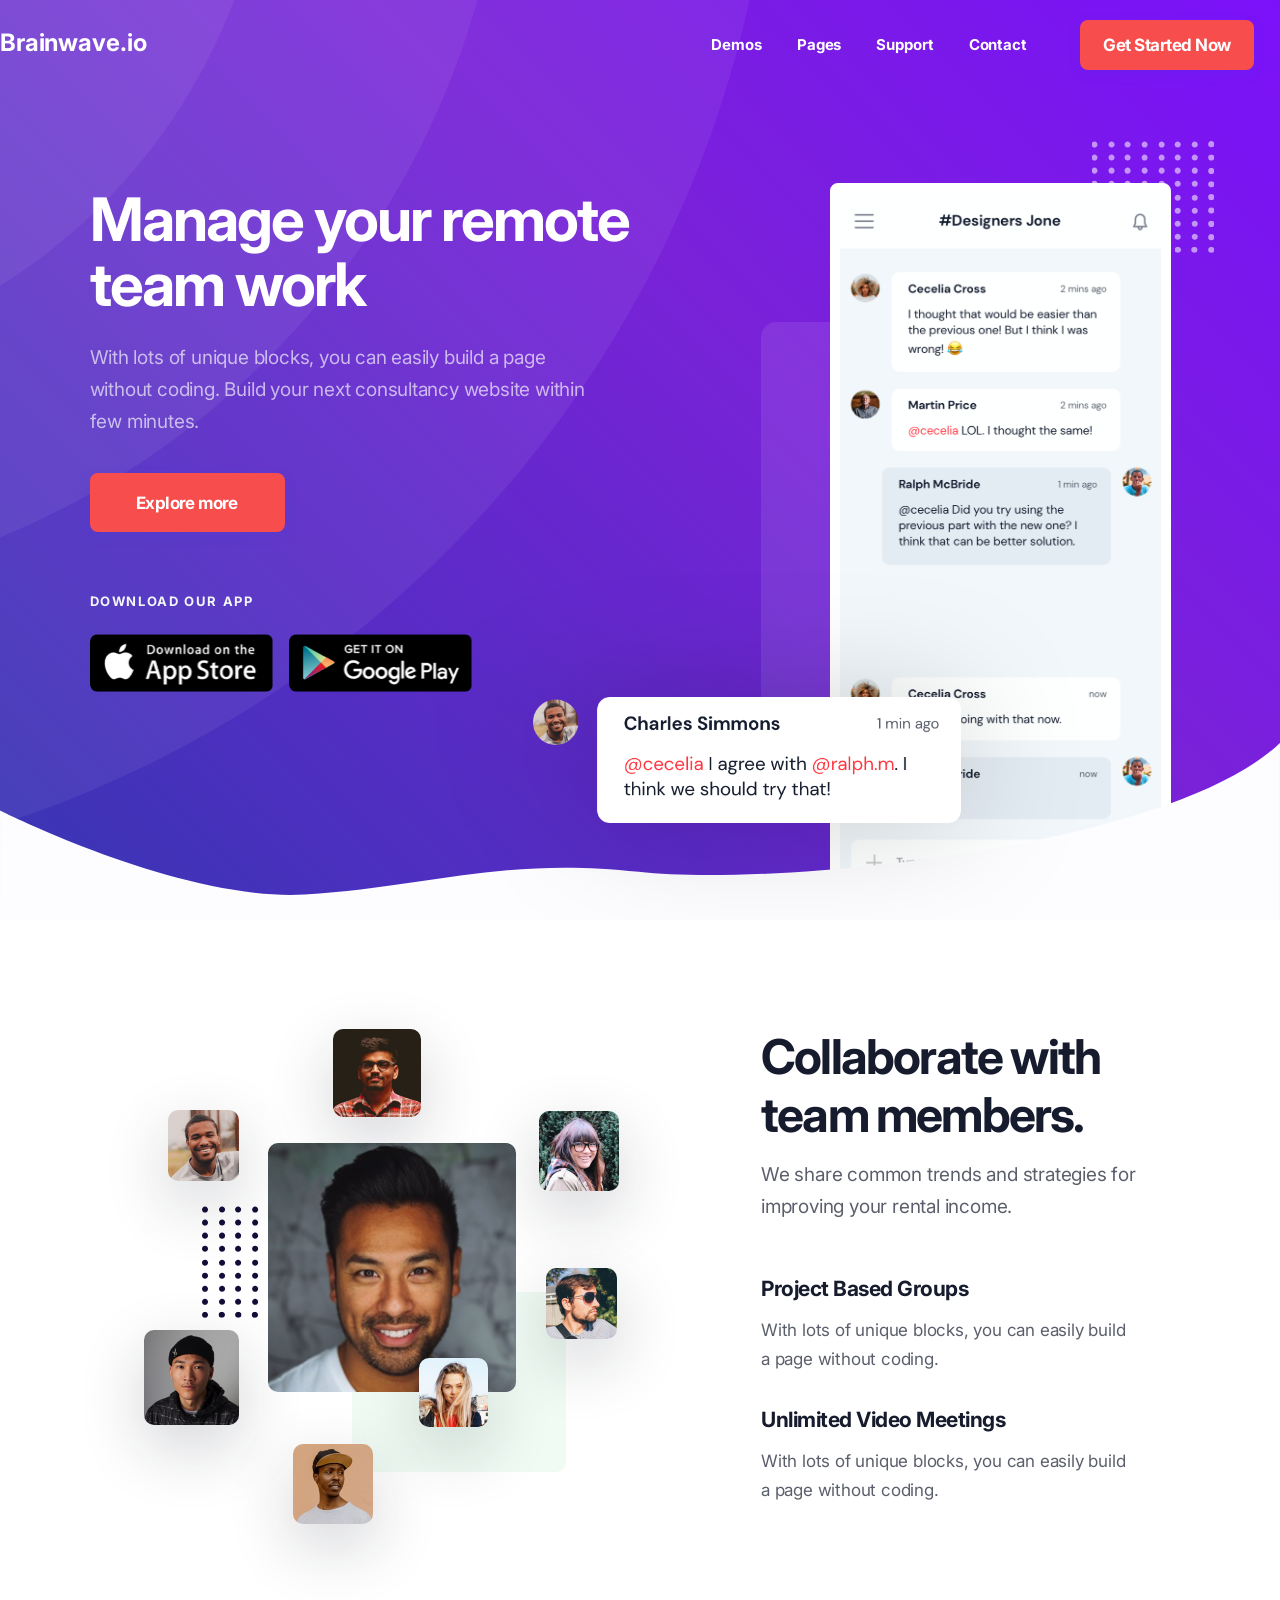
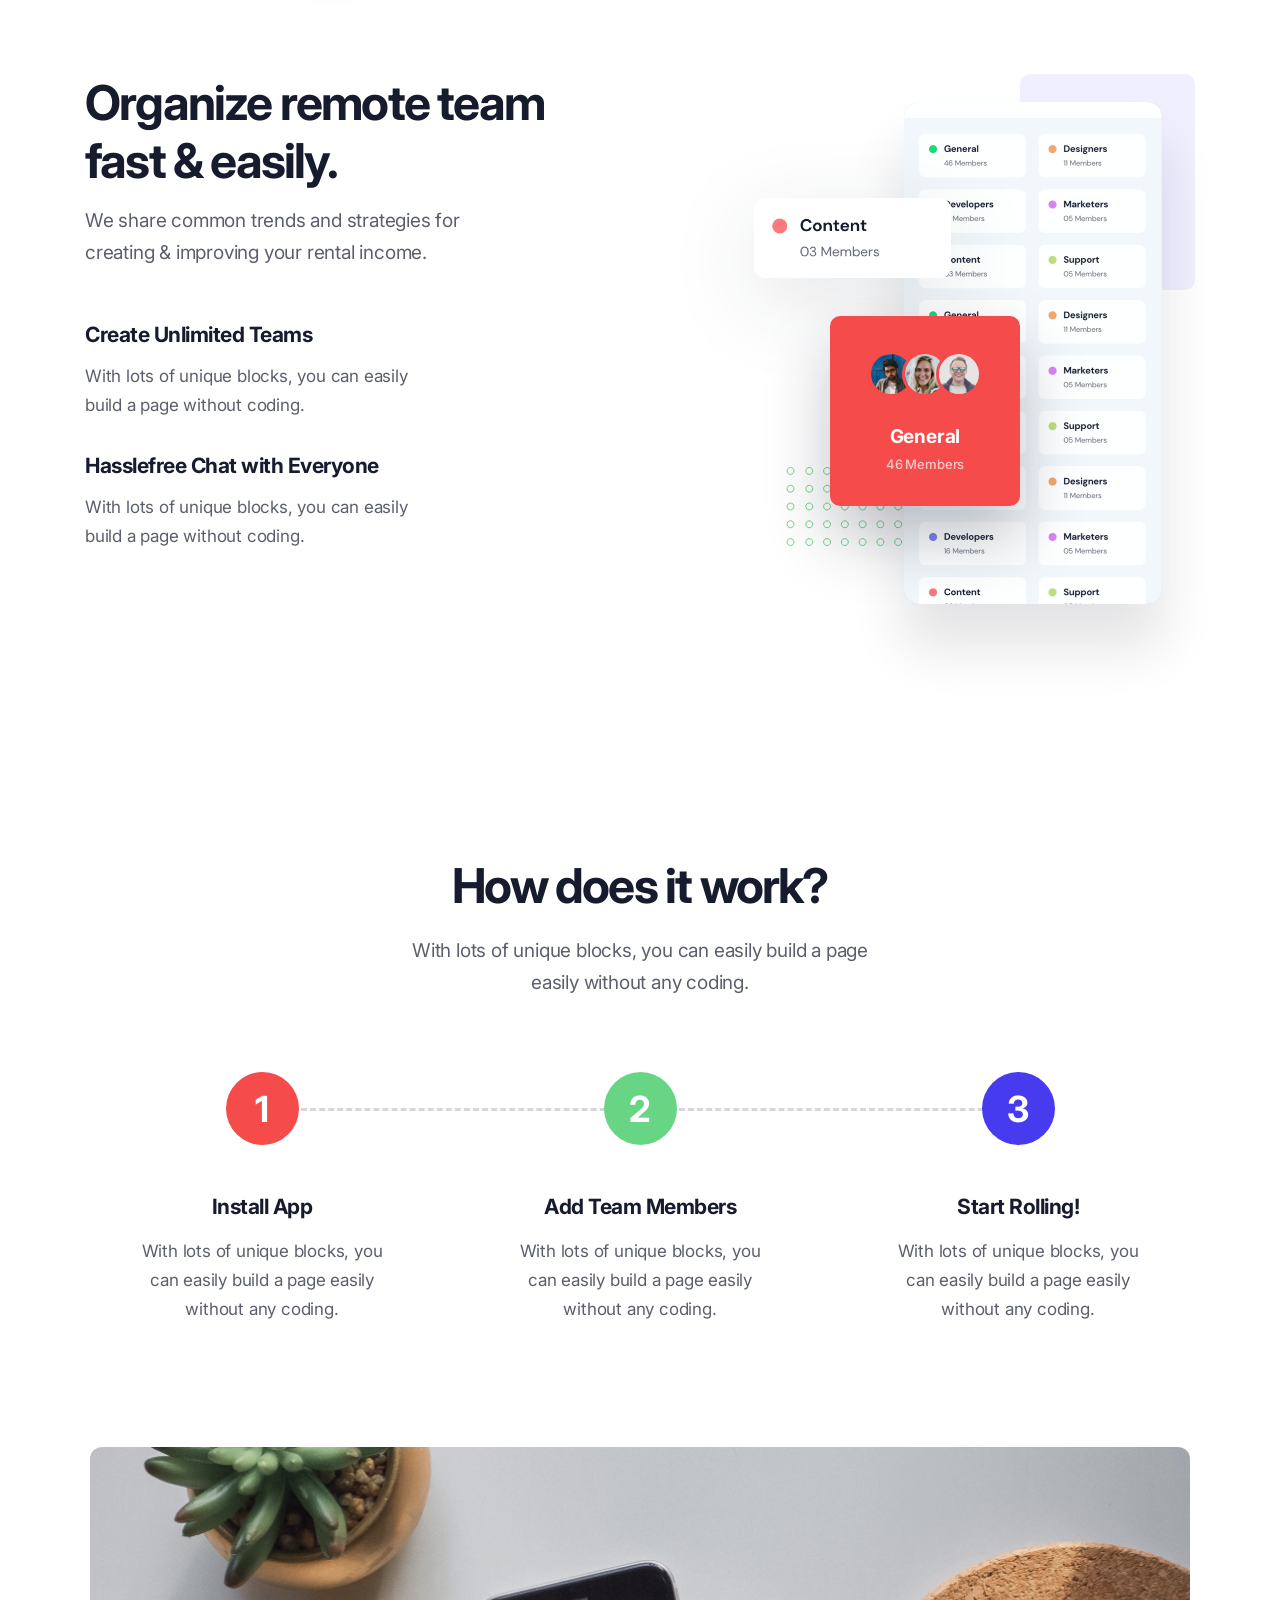
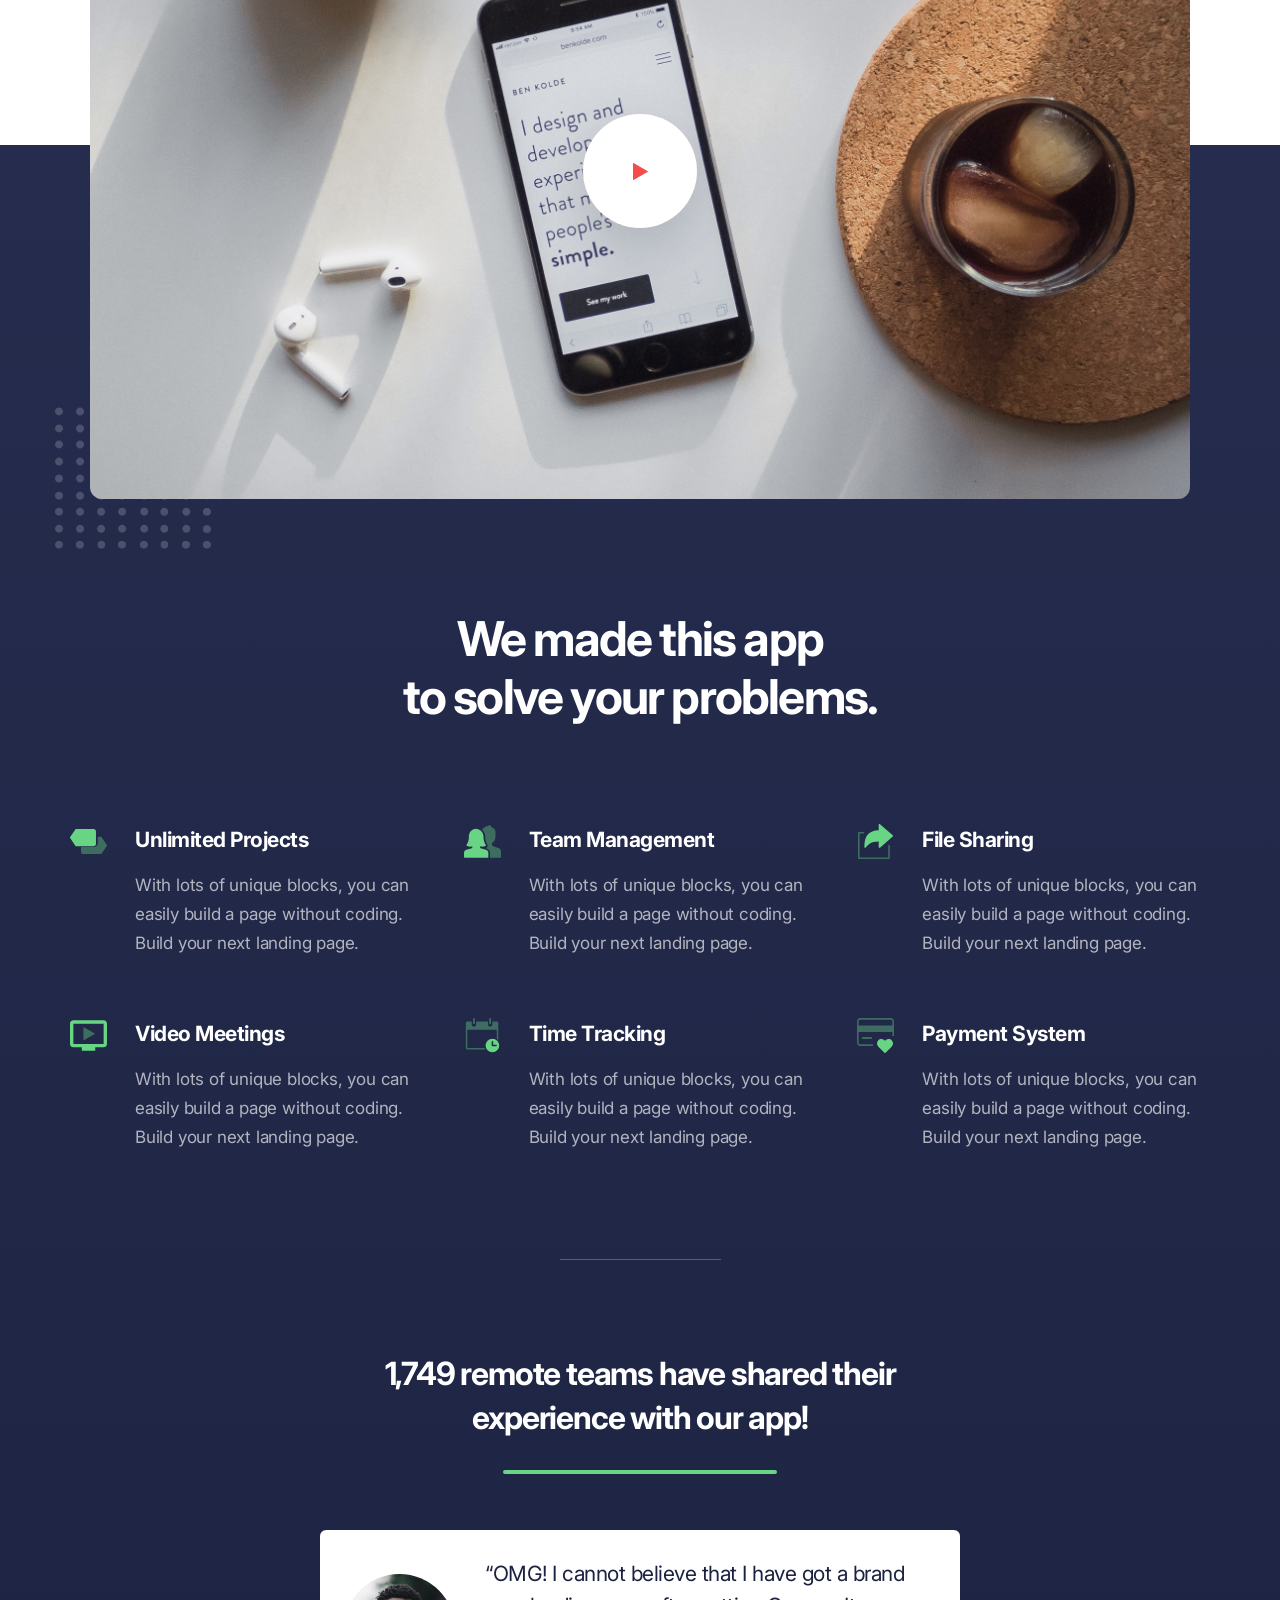
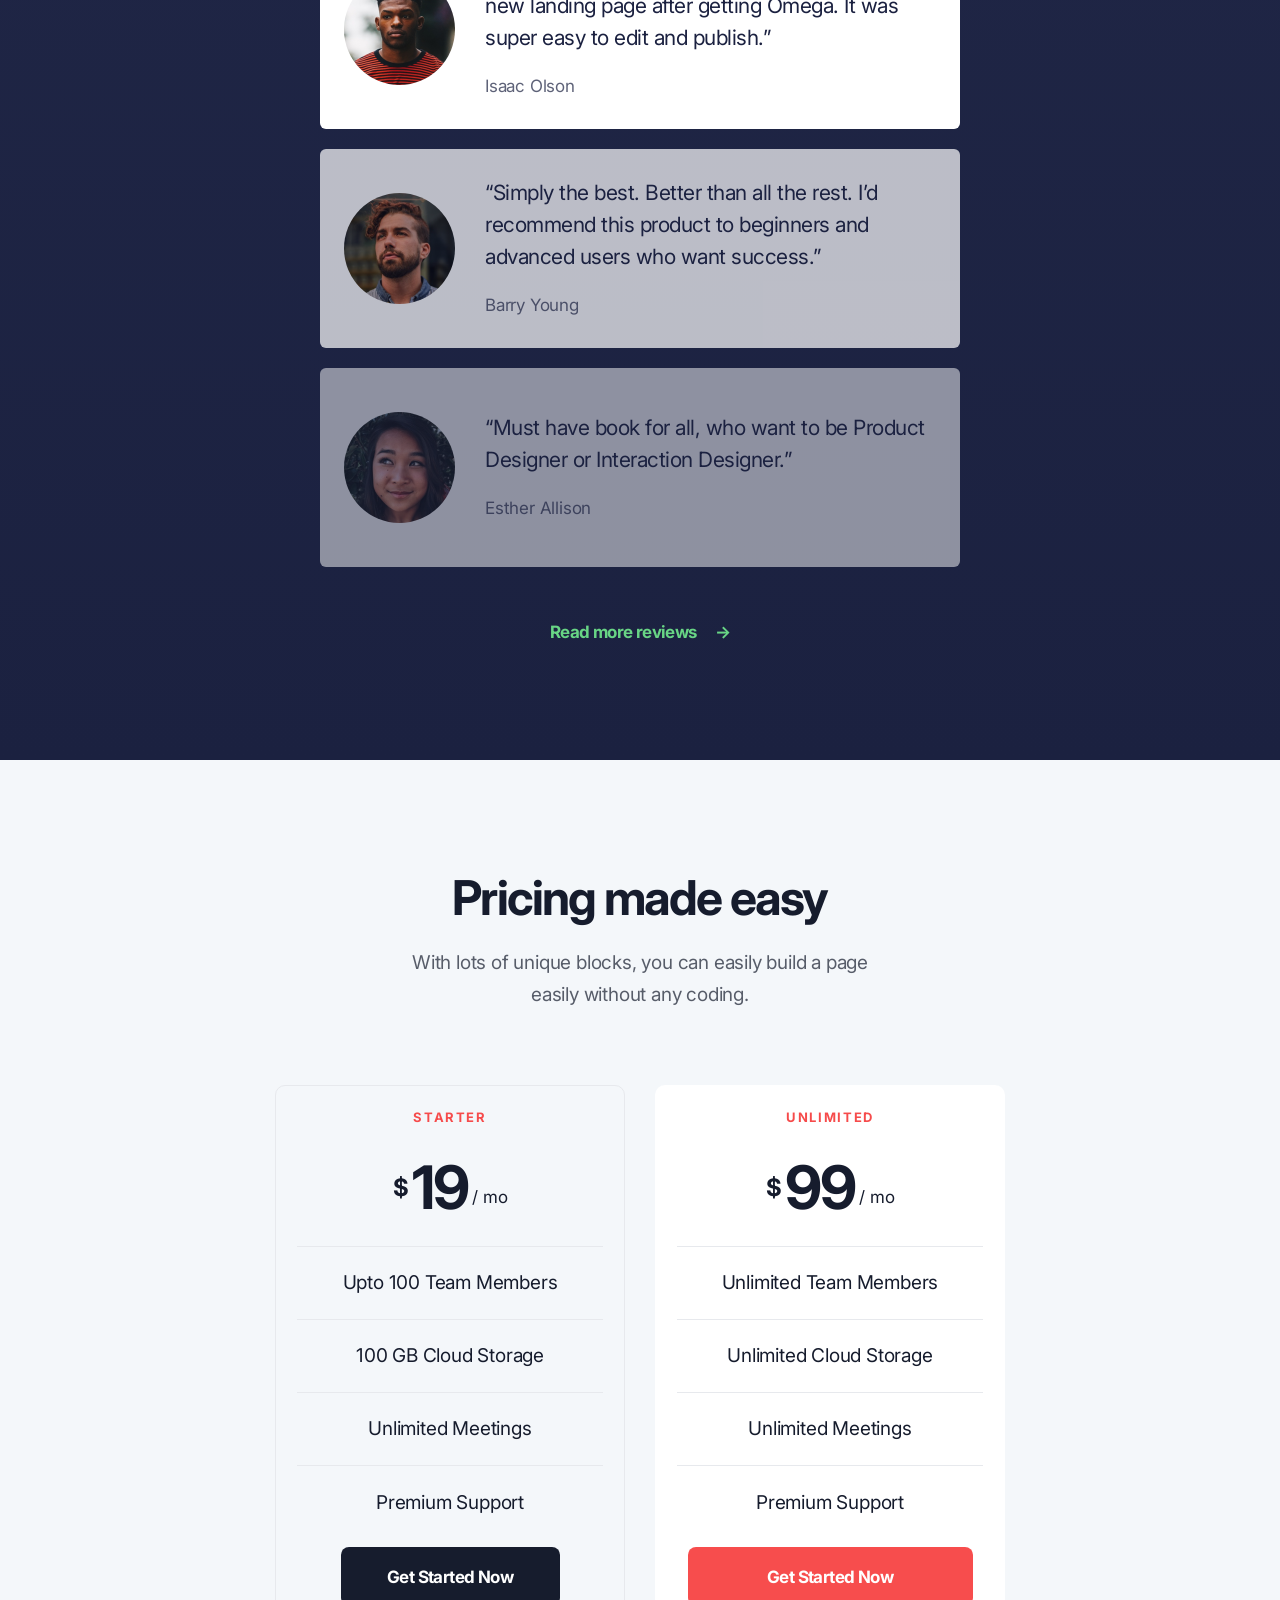
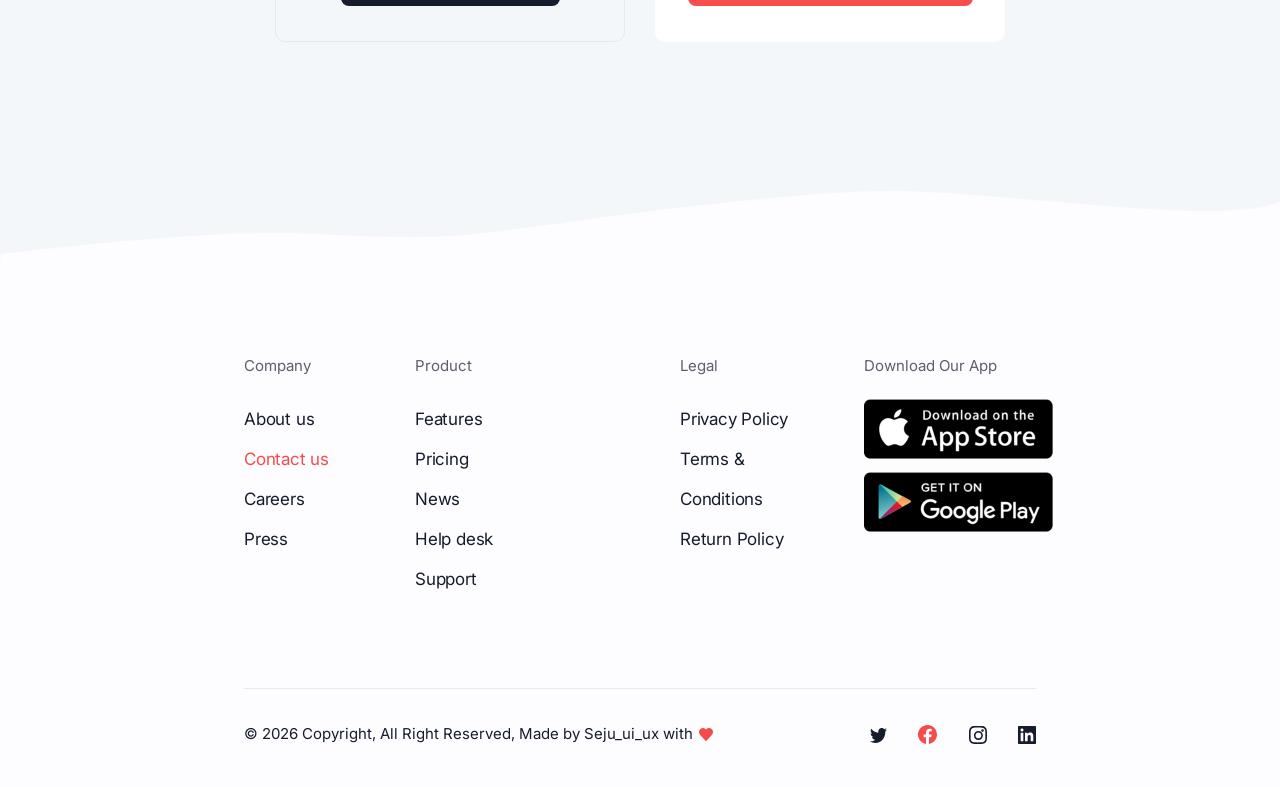
==== commit b5dacbe9: "bài 9" ====
--- a/index.html
+++ b/index.html
@@ -1,194 +1,300 @@
-<!DOCTYPE html>
+﻿<!DOCTYPE html>
 <html lang="en">
 <head>
 <meta charset="UTF-8" />
 <meta name="viewport" content="width=device-width, initial-scale=1.0" />
-<title>Brainwave.io — Make your business powerful with Shade</title>
-<link rel="preconnect" href="https://fonts.googleapis.com" />
-<link rel="preconnect" href="https://fonts.gstatic.com" crossorigin />
-<link href="https://fonts.googleapis.com/css2?family=Rubik:wght@700&family=Inter:wght@400;500;700&display=swap" rel="stylesheet" />
+<title>Bài 9</title>
+<link rel="preconnect" href="https://fonts.googleapis.com">
+<link rel="preconnect" href="https://fonts.gstatic.com" crossorigin>
+<link href="https://fonts.googleapis.com/css2?family=Inter:wght@400;500;600;700;800&display=swap" rel="stylesheet">
 <link rel="stylesheet" href="style.css" />
 </head>
 <body>
-
-<div class="hero-wrap">
-  <header class="header container-wide">
-    <a class="logo" href="#">Brainwave.io</a>
-    <nav class="nav">
-      <a href="#">Demos</a>
-      <a href="#services">Pages</a>
-      <a href="#testimonials">Support</a>
-      <a href="#footer">Contact</a>
-    </nav>
-    <a class="btn btn--blue btn--sm" href="#cta">Get A Free Quote</a>
+  <header class="site-header">
+    <div class="header-inner">
+      <a class="logo" href="#">Brainwave.io</a>
+      <nav class="main-nav">
+        <a href="#">Demos</a>
+        <a href="#">Pages</a>
+        <a href="#">Support</a>
+        <a href="#">Contact</a>
+      </nav>
+      <a class="btn-header" href="#">Get Started Now</a>
+    </div>
   </header>
-
-  <section class="hero container">
-    <div class="hero__content">
-      <h1>Make your business powerful with Shade.</h1>
-      <p class="lead">With lots of unique blocks, you can easily build a page without coding. Build your next consultancy website within few minutes.</p>
-      <a class="btn btn--blue btn--lg" href="#cta">Get A Free Quote</a>
-      <a class="watch" href="#video">
-        <img src="img/icon-play-dark.svg" alt="" />
-        <span>Watch how we can help</span>
-      </a>
-    </div>
-    <div class="hero__media">
-      <span class="hero__frame" aria-hidden="true"></span>
-      <span class="hero__blob" aria-hidden="true"></span>
-      <img class="hero__photo" src="img/hero-man.png" alt="Smiling businessman" />
-      <span class="hero__dot" aria-hidden="true"></span>
-    </div>
-  </section>
-</div>
-
-<div class="alert">
-  <div class="alert__inner">
-    <img class="alert__icon" src="img/icon-alert.svg" alt="" />
-    <p>Interested how our software works for you? <a href="#video">Watch our 1 minute video</a></p>
-  </div>
-</div>
-
-<section class="content-01">
-  <div class="container content-01__grid">
-    <div class="content-01__text">
-      <h2>Experienced experts are giving advices.</h2>
-      <p>With lots of unique blocks, you can easily build a page without coding. Build your next landing page.</p>
-      <a class="btn btn--blue btn--md" href="#">Learn how we work</a>
-    </div>
-    <div class="content-01__img">
-      <img src="img/content-woman.png" alt="Business woman holding tablet" />
-    </div>
-    <div class="stats">
-      <div class="stat"><strong>1M+</strong><p>Customers visit Albino every month to get their service done.</p></div>
-      <div class="stat"><strong>92%</strong><p>Satisfaction rate comes from our awesome customers.</p></div>
-      <div class="stat"><strong>4.9/5.0</strong><p>Average customer ratings we have got all over internet.</p></div>
-    </div>
-  </div>
-</section>
-
-<section class="services" id="services">
-  <div class="container">
-    <div class="section-head">
-      <h2>Services we offer for you</h2>
-      <p>With lots of unique blocks, you can easily build a page without coding. Build your next landing page.</p>
-    </div>
-    <div class="cards-3">
-      <article class="service-card">
-        <div class="service-card__title">Digital Marketing</div>
-        <img src="img/service-1.png" alt="Digital Marketing team" />
-        <div class="service-card__body">
-          <p>With lots of unique blocks, you can easily build a page without coding. Build your next landing page.</p>
-          <a class="more" href="#">Learn more <img src="img/arrow-right.svg" alt="" /></a>
-        </div>
-      </article>
-      <article class="service-card">
-        <div class="service-card__title">Business Growth</div>
-        <img src="img/service-2.png" alt="Business Growth meeting" />
-        <div class="service-card__body">
-          <p>With lots of unique blocks, you can easily build a page without coding. Build your next landing page.</p>
-          <a class="more" href="#">Learn more <img src="img/arrow-right.svg" alt="" /></a>
-        </div>
-      </article>
-      <article class="service-card">
-        <div class="service-card__title">Content Marketing</div>
-        <img src="img/service-3.png" alt="Content Marketing writing" />
-        <div class="service-card__body">
-          <p>With lots of unique blocks, you can easily build a page without coding. Build your next landing page.</p>
-          <a class="more" href="#">Learn more <img src="img/arrow-right.svg" alt="" /></a>
-        </div>
-      </article>
-    </div>
-  </div>
-</section>
-
-
-
-<section class="content-02">
-  <div class="container content-02__grid">
-    <div class="content-02__media">
-      <span class="content-02__oval" aria-hidden="true"></span>
-      <img src="img/content-man.png" alt="Man standing with phone" />
-    </div>
-    <div class="content-02__text">
-      <h2>Reasons you should choose us to grow today.</h2>
-      <p>We share common trends and strategies for improving your rental income and making sure you stay in high demand.</p>
-      <ul class="check-list">
-        <li><img src="img/icon-check.svg" alt="" />Fully Responsive</li>
-        <li><img src="img/icon-check.svg" alt="" />Beautiful Layouts</li>
-        <li><img src="img/icon-check.svg" alt="" />Easy to Edit</li>
-        <li><img src="img/icon-check.svg" alt="" />Google Font Included</li>
-      </ul>
-    </div>
-  </div>
-</section>
-
-<section class="video" id="video">
-  <button class="video__play" aria-label="Play video"><img src="img/icon-play-video.svg" alt="" /></button>
-  <h2>How do we help you to grow?</h2>
-  <p>With lots of unique blocks, you can easily build a page without coding. Build your next landing page.</p>
-</section>
-
-<section class="testimonials" id="testimonials">
-  <div class="container">
-    <div class="section-head">
-      <h2>What people say about us</h2>
-      <p>With lots of unique blocks, you can easily build a page without coding. Build your next landing page.</p>
-    </div>
-    <div class="cards-3">
-      <article class="t-card">
-        <img class="t-card__avatar" src="img/avatar-1.png" alt="Isabella Chavez" />
-        <blockquote>"You made it so simple. My new site is so much faster and easier to work with than my old site."</blockquote>
-        <div class="t-card__name"><strong>Isabella Chavez</strong><span>Graphic Designer</span></div>
-      </article>
-      <article class="t-card">
-        <img class="t-card__avatar" src="img/avatar-2.png" alt="Curtis Rhodes" />
-        <blockquote>"Simply the best. Better than all the rest. I'd recommend this product to beginners and advanced users."</blockquote>
-        <div class="t-card__name"><strong>Curtis Rhodes</strong><span>Digital Marketer</span></div>
-      </article>
-      <article class="t-card">
-        <img class="t-card__avatar" src="img/avatar-3.png" alt="Lucas Mann" />
-        <blockquote>"Must have book for all, who want to be Product Designer or Interaction Designer."</blockquote>
-        <div class="t-card__name"><strong>Lucas Mann</strong><span>Co Founder</span></div>
-      </article>
-    </div>
-  </div>
-</section>
-
-<section class="cta" id="cta">
-  <div class="cta__inner">
-    <h2>Ready to get started?</h2>
-    <a class="btn btn--white" href="#">Get A Free Quote</a>
-  </div>
-</section>
-
-<footer class="footer" id="footer">
-  <div class="container footer__grid">
-    <div class="footer__brand">
-      <a class="logo logo--light" href="#">Brainwave.io</a>
-      <p>With lots of unique blocks, you can easily build a page without coding. Build your next landing page.</p>
-      <div class="socials">
-        <img src="img/socials.svg" alt="Social links" />
-      </div>
-    </div>
-    <div class="footer__col">
-      <h4>Company</h4>
-      <a href="#">About us</a><a href="#">Contact us</a><a href="#">Careers</a><a href="#">Press</a>
-    </div>
-    <div class="footer__col">
-      <h4>Product</h4>
-      <a href="#">Features</a><a href="#">Pricing</a><a href="#">News</a><a href="#">Help desk</a><a href="#">Support</a>
-    </div>
-    <div class="footer__col">
-      <h4>Services</h4>
-      <a href="#">Digital Marketing</a><a href="#">Content Writing</a><a href="#">SEO for Business</a><a href="#">UI Design</a>
-    </div>
-    <div class="footer__col">
-      <h4>Legal</h4>
-      <a href="#">Privacy Policy</a><a href="#">Terms &amp; Conditions</a><a href="#">Return Policy</a>
-    </div>
-  </div>
-</footer>
-
+  <section class="hero">
+    <div class="hero-bg" aria-hidden="true">
+      <div class="orb orb-1"></div>
+      <div class="orb orb-2"></div>
+      <div class="orb orb-3"></div>
+      <img class="dots" src="img/dots.svg" alt="" />
+      <img class="wave" src="img/wave.svg" alt="" />
+    </div>
+    <div class="hero-inner">
+      <div class="hero-content">
+        <div class="hero-top">
+          <h1>Manage your remote team work</h1>
+          <p class="subtitle">With lots of unique blocks, you can easily build a page without coding. Build your next consultancy website within few minutes.</p>
+          <a class="btn-explore" href="#">Explore more</a>
+        </div>
+        <div class="download">
+          <p class="download-label">Download our app</p>
+          <div class="store-buttons">
+            <a href="#"><img src="img/app-store.png" alt="Download on the App Store" /></a>
+            <a href="#"><img src="img/play-store.png" alt="Get it on Google Play" /></a>
+          </div>
+        </div>
+      </div>
+      <div class="hero-visual">
+        <div class="phone-glow"></div>
+        <div class="phone-wrap">
+          <img class="phone" src="img/phone.png" alt="App preview" />
+        </div>
+        <img class="float-card" src="img/float-card.png" alt="Team activity card" />
+      </div>
+    </div>
+  </section>
+
+  <section class="collab">
+    <div class="collab-inner">
+      <div class="collab-visual" aria-hidden="false">
+        <img class="collab-dots" src="img/dots2.svg" alt="" />
+        <div class="collab-green"></div>
+        <img class="collab-main" src="img/content-main.png" alt="Team collaborating" />
+        <img class="collab-a collab-a1" src="img/c1.png" alt="" />
+        <img class="collab-a collab-a2" src="img/c2.png" alt="" />
+        <img class="collab-a collab-a3" src="img/c3.png" alt="" />
+        <img class="collab-a collab-a4" src="img/c4.png" alt="" />
+        <img class="collab-a collab-a5" src="img/c5.png" alt="" />
+        <img class="collab-a collab-a6" src="img/c6.png" alt="" />
+        <img class="collab-a collab-a7" src="img/c7.png" alt="" />
+      </div>
+      <div class="collab-content">
+        <h2>Collaborate with team members.</h2>
+        <p class="collab-sub">We share common trends and strategies for improving your rental income.</p>
+        <div class="collab-feat">
+          <h3>Project Based Groups</h3>
+          <p>With lots of unique blocks, you can easily build a page without coding.</p>
+        </div>
+        <div class="collab-feat">
+          <h3>Unlimited Video Meetings</h3>
+          <p>With lots of unique blocks, you can easily build a page without coding.</p>
+        </div>
+      </div>
+    </div>
+  </section>
+
+  <section class="organize">
+    <div class="organize-inner">
+      <div class="organize-content">
+        <h2>Organize remote team fast &amp; easily.</h2>
+        <p class="organize-sub">We share common trends and strategies for creating &amp; improving your rental income.</p>
+        <div class="organize-feat">
+          <h3>Create Unlimited Teams</h3>
+          <p>With lots of unique blocks, you can easily build a page without coding.</p>
+        </div>
+        <div class="organize-feat">
+          <h3>Hasslefree Chat with Everyone</h3>
+          <p>With lots of unique blocks, you can easily build a page without coding.</p>
+        </div>
+      </div>
+      <div class="organize-visual">
+        <div class="org-purple"></div>
+        <img class="org-dots" src="img/dots3.svg" alt="" />
+        <div class="org-phone">
+          <img src="img/app02.png" alt="App team screen" />
+        </div>
+        <img class="org-mini" src="img/mini-card.png" alt="Chat preview card" />
+        <div class="org-general">
+          <div class="org-avatars">
+            <img src="img/g-av2.png" alt="" />
+            <img src="img/g-av3.png" alt="" />
+            <img src="img/g-av1.png" alt="" />
+          </div>
+          <p class="org-general-title">General</p>
+          <p class="org-general-sub">46 Members</p>
+        </div>
+      </div>
+    </div>
+  </section>
+
+  <section class="how">
+    <div class="how-inner">
+      <div class="how-title">
+        <h2>How does it work?</h2>
+        <p>With lots of unique blocks, you can easily build a page easily without any coding.</p>
+      </div>
+      <div class="how-steps">
+        <div class="how-line how-line-1" aria-hidden="true"></div>
+        <div class="how-line how-line-2" aria-hidden="true"></div>
+        <div class="step">
+          <div class="num num-red">1</div>
+          <h3>Install App</h3>
+          <p>With lots of unique blocks, you can easily build a page easily without any coding.</p>
+        </div>
+        <div class="step">
+          <div class="num num-green">2</div>
+          <h3>Add Team Members</h3>
+          <p>With lots of unique blocks, you can easily build a page easily without any coding.</p>
+        </div>
+        <div class="step">
+          <div class="num num-blue">3</div>
+          <h3>Start Rolling!</h3>
+          <p>With lots of unique blocks, you can easily build a page easily without any coding.</p>
+        </div>
+      </div>
+    </div>
+  </section>
+
+  <section class="showcase">
+    <section class="video-sec">
+      <img class="vid-dots" src="img/dots4.svg" alt="" aria-hidden="true" />
+      <div class="video-inner">
+        <a class="video-frame" href="#" aria-label="Play video">
+          <img class="video-bg" src="img/video-bg2.png" alt="Team video call" />
+          <span class="video-layer"></span>
+          <span class="play">
+            <img src="img/play-btn.svg" alt="" />
+          </span>
+        </a>
+      </div>
+    </section>
+
+    <section class="features">
+      <div class="feat-inner">
+        <h2>We made this app<br />to solve your problems.</h2>
+        <div class="feat-grid">
+          <div class="feat-item">
+            <img src="img/ic-roadmap.svg" alt="" />
+            <div><h3>Unlimited Projects</h3><p>With lots of unique blocks, you can easily build a page without coding. Build your next landing page.</p></div>
+          </div>
+          <div class="feat-item">
+            <img src="img/ic-users.svg" alt="" />
+            <div><h3>Team Management</h3><p>With lots of unique blocks, you can easily build a page without coding. Build your next landing page.</p></div>
+          </div>
+          <div class="feat-item">
+            <img src="img/ic-share.svg" alt="" />
+            <div><h3>File Sharing</h3><p>With lots of unique blocks, you can easily build a page without coding. Build your next landing page.</p></div>
+          </div>
+          <div class="feat-item">
+            <img src="img/ic-video.svg" alt="" />
+            <div><h3>Video Meetings</h3><p>With lots of unique blocks, you can easily build a page without coding. Build your next landing page.</p></div>
+          </div>
+          <div class="feat-item">
+            <img src="img/ic-time.svg" alt="" />
+            <div><h3>Time Tracking</h3><p>With lots of unique blocks, you can easily build a page without coding. Build your next landing page.</p></div>
+          </div>
+          <div class="feat-item">
+            <img src="img/ic-card.svg" alt="" />
+            <div><h3>Payment System</h3><p>With lots of unique blocks, you can easily build a page without coding. Build your next landing page.</p></div>
+          </div>
+        </div>
+      </div>
+      <span class="feat-rule" aria-hidden="true"></span>
+      <div class="testi">
+        <div class="testi-inner">
+          <div class="testi-head">
+            <h2>1,749 remote teams have shared their experience with our app!</h2>
+            <span class="testi-rule" aria-hidden="true"></span>
+          </div>
+          <div class="testi-list">
+            <article class="t-card">
+              <img class="t-av" src="img/t-av1.png" alt="Isaac Olson" />
+              <div class="t-body">
+                <p class="t-quote">&ldquo;OMG! I cannot believe that I have got a brand new landing page after getting Omega. It was super easy to edit and publish.&rdquo;</p>
+                <p class="t-name">Isaac Olson</p>
+              </div>
+            </article>
+            <article class="t-card t-dim1">
+              <img class="t-av" src="img/t-av2.png" alt="Barry Young" />
+              <div class="t-body">
+                <p class="t-quote">&ldquo;Simply the best. Better than all the rest. I&rsquo;d recommend this product to beginners and advanced users who want success.&rdquo;</p>
+                <p class="t-name">Barry Young</p>
+              </div>
+            </article>
+            <article class="t-card t-dim2">
+              <img class="t-av" src="img/t-av3.png" alt="Esther Allison" />
+              <div class="t-body">
+                <p class="t-quote">&ldquo;Must have book for all, who want to be Product Designer or Interaction Designer.&rdquo;</p>
+                <p class="t-name">Esther Allison</p>
+              </div>
+            </article>
+          </div>
+          <a class="t-more" href="#">Read more reviews <span aria-hidden="true">&rarr;</span></a>
+        </div>
+      </div>
+    </section>
+  </section>
+
+  <section class="pricing">
+    <div class="pricing-inner">
+      <div class="pricing-title">
+        <h2>Pricing made easy</h2>
+        <p>With lots of unique blocks, you can easily build a page easily without any coding.</p>
+      </div>
+      <div class="pricing-cards">
+        <article class="price-card">
+          <p class="plan">Starter</p>
+          <p class="amount"><span class="cur">$</span>19<span class="per">/ mo</span></p>
+          <ul>
+            <li>Upto 100 Team Members</li>
+            <li>100 GB Cloud Storage</li>
+            <li>Unlimited Meetings</li>
+            <li>Premium Support</li>
+          </ul>
+          <a class="btn-dark" href="#">Get Started Now</a>
+        </article>
+        <article class="price-card featured">
+          <p class="plan">Unlimited</p>
+          <p class="amount"><span class="cur">$</span>99<span class="per">/ mo</span></p>
+          <ul>
+            <li>Unlimited Team Members</li>
+            <li>Unlimited Cloud Storage</li>
+            <li>Unlimited Meetings</li>
+            <li>Premium Support</li>
+          </ul>
+          <a class="btn-red" href="#">Get Started Now</a>
+        </article>
+      </div>
+    </div>
+    <img class="pricing-wave" src="img/wave2.svg" alt="" aria-hidden="true" />
+  </section>
+
+  <footer class="footer">
+    <div class="footer-inner">
+      <div class="footer-cols">
+        <div class="fcol">
+          <p class="fhead">Company</p>
+          <a href="#">About us</a>
+          <a href="#" class="hl">Contact us</a>
+          <a href="#">Careers</a>
+          <a href="#">Press</a>
+        </div>
+        <div class="fcol">
+          <p class="fhead">Product</p>
+          <a href="#">Features</a>
+          <a href="#">Pricing</a>
+          <a href="#">News</a>
+          <a href="#">Help desk</a>
+          <a href="#">Support</a>
+        </div>
+        <div class="fcol">
+          <p class="fhead">Legal</p>
+          <a href="#">Privacy Policy</a>
+          <a href="#">Terms &amp; Conditions</a>
+          <a href="#">Return Policy</a>
+        </div>
+        <div class="fcol fdl">
+          <p class="fhead">Download Our App</p>
+          <a href="#"><img src="img/ft-app-store.png" alt="Download on the App Store" /></a>
+          <a href="#"><img src="img/ft-play-store.png" alt="Get it on Google Play" /></a>
+        </div>
+      </div>
+      <div class="footer-bottom">
+        <p>&copy; 2026 Copyright, All Right Reserved, Made by Seju_ui_ux with <img class="heart" src="img/heart.svg" alt="love" /></p>
+        <img class="social" src="img/social.svg" alt="Social links" />
+      </div>
+    </div>
+  </footer>
 </body>
-</html>
+</html>
--- a/style.css
+++ b/style.css
@@ -1,865 +1,1276 @@
-@import url('https://fonts.googleapis.com/css2?family=Rubik:wght@700&display=swap');
-
-:root {
-  --ink: #161C2D;
-  --blue: #473BF0;
-  --green: #68D585;
-  --red: #F64B4B;
-  --line: #E7E9ED;
-  --soft: #F4F7FA;
-  --white: #fff;
-  --font: 'Gilroy', 'Inter', 'Segoe UI', Arial, sans-serif;
-}
-
+﻿
 * {
+  padding: 0;
   margin: 0;
-  padding: 0;
   box-sizing: border-box;
 }
 
 body {
-  font-family: var(--font);
-  color: var(--ink);
-  background: var(--white);
-  overflow-x: hidden;
-}
-
-img {
-  max-width: 100%;
-  display: block;
-}
-
-a {
+  font-family: Gilroy, 'Inter', sans-serif;
+  background: #fff;
+  color: #161C2D;
+  -webkit-font-smoothing: antialiased;
+}
+
+.site-header {
+  position: absolute;
+  top: 0;
+  left: 0;
+  right: 0;
+  z-index: 10;
+  padding-top: 20px;
+}
+
+.header-inner {
+  max-width: 1507px;
+  height: 50px;
+  margin: 0 auto;
+  display: flex;
+  align-items: center;
+  justify-content: space-between;
+}
+
+.logo {
+  display: inline-block;
+  width: 154px;
+  height: 28px;
+  font-family: Rubik, Inter, sans-serif;
+  font-weight: 700;
+  font-size: 24px;
+  line-height: 100%;
+  letter-spacing: -0.13px;
   text-decoration: none;
-  color: inherit;
-}
-
-.container {
-  max-width: 1110px;
-  margin: 0 auto;
-}
-
-.container-wide {
-  max-width: 1507px;
-  margin: 0 auto;
-}
-
-/* buttons */
-.btn {
-  display: inline-flex;
-  align-items: center;
-  justify-content: center;
-  font-family: var(--font);
-  font-weight: 700;
-  font-size: 17px;
-  border-radius: 8px;
-  text-align: center;
-  transition: 0.2s;
-}
-
-.btn--blue {
-  background-color: #473bf0;
-  color: #ffffff;
-  box-shadow: 0 4px 12px rgba(71, 59, 240, 0.2);
-}
-
-.btn--blue:hover {
-  background-color: #3b2ed8;
-}
-
-.btn--sm {
-  width: 168px;
-  height: 45px;
-  padding: 11px 0 13px;
-  line-height: 100%;
-  letter-spacing: -0.5px;
-}
-
-.btn--lg {
-  width: 200px;
-  height: 59px;
-  padding: 13px 0 14px;
-  line-height: 32px;
-  letter-spacing: -0.6px;
-}
-
-.btn--md {
-  width: 203px;
-  height: 50px;
-  line-height: 32px;
-  letter-spacing: -0.6px;
-  box-shadow: none;
-}
-
-.btn--white {
-  width: 202px;
-  height: 50px;
-  background-color: #FFFFFF;
-  color: #161C2D;
-  line-height: 32px;
-  letter-spacing: -0.6px;
-}
-
-/* hero & header */
-.hero-wrap {
-  width: 100%;
-  min-height: 678px;
-  display: flex;
-  flex-direction: column;
-  gap: 50px;
-  background-color: #F8F8F8;
-}
-
-.header {
-  width: 100%;
-  padding-top: 18px;
-  height: 63px;
-  display: flex;
-  align-items: center;
-}
-
-.logo {
-  width: 179px;
-  height: 33px;
-  font-family: 'Rubik', sans-serif;
-  font-weight: 700;
-  font-size: 28px;
-  line-height: 100%;
-  letter-spacing: -0.16px;
-  margin-bottom: 6px;
-  color: #161C2D;
-}
-
-.nav {
+  color: #fff;
+}
+
+.main-nav {
   margin-left: auto;
-  margin-right: 43px;
+  margin-right: 53px;
   display: flex;
   align-items: center;
   gap: 35px;
+}
+
+.main-nav a {
   font-weight: 700;
   font-size: 15px;
   line-height: 26px;
   letter-spacing: -0.1px;
-}
-
-.nav a:hover {
-  color: #473bf0;
-}
+  text-decoration: none;
+  color: #fff;
+}
+
+.main-nav a:hover {
+  color: #e4a907;
+}
+
+.btn-header {
+  display: flex;
+  justify-content: center;
+  align-items: center;
+  width: 174px;
+  height: 50px;
+  margin-right: 26px;
+  background: #F74D4D;
+  color: #fff;
+  border-radius: 8px;
+  text-decoration: none;
+  font-weight: 700;
+  font-size: 17px;
+  line-height: 100%;
+  letter-spacing: -0.5px;
+  box-shadow: 0 4px 12px rgba(71, 59, 240, 0.2);
+  transition: background 0.2s;
+}
+
+.btn-header:hover {
+  background: #06f51a;
+}
+
 
 .hero {
-  width: 1085px;
-  height: 565px;
-  display: flex;
-  align-items: center;
-  justify-content: space-between;
-  gap: 153px;
+  position: relative;
+  width: 100%;
+  height: 920px;
+  background: linear-gradient(225.17deg, #7B11F9 0.3%, #7922D8 39.59%, #3636B2 100%);
+  overflow: hidden;
+}
+
+.hero-bg {
+  position: absolute;
+  inset: 0;
+  pointer-events: none;
+}
+
+.orb {
+  position: absolute;
+  border-radius: 50%;
+  background: rgba(255, 255, 255, 0.06);
+}
+
+.orb-1 {
+  width: 1151px;
+  height: 1151px;
+  top: -778px;
+  left: -880px;
+}
+
+.orb-2 {
+  width: 1645px;
+  height: 1644px;
+  top: -1044.5px;
+  left: -1137px;
+}
+
+.orb-3 {
+  width: 2243px;
+  height: 2242px;
+  top: -1363px;
+  left: -1467px;
+}
+
+.dots {
+  position: absolute;
+  top: 141px;
+  left: calc(50% + 513px);
+  transform: translateX(-50%);
+  width: 123px;
+  z-index: 2;
+  filter: brightness(0) invert(1);
+  opacity: 0.55;
+}
+
+.wave {
+  position: absolute;
+  left: 0;
+  bottom: -1px;
+  width: 100%;
+  height: auto;
+  display: block;
+  z-index: 4;
+  pointer-events: none;
+}
+
+.hero-inner {
+  width: 1101px;
+  max-width: 100%;
+  height: 772px;
+  margin: 141px auto 0;
+  display: flex;
+  justify-content: center;
+  gap: 25px;
+}
+
+.hero-content {
+  width: 541px;
+  height: 505px;
+  margin-top: 46px;
+  display: flex;
+  flex-direction: column;
+  gap: 61px;
+  z-index: 1;
+}
+
+.hero-top h1 {
+  font-weight: 700;
+  font-size: 60px;
+  line-height: 65px;
+  letter-spacing: -2px;
+  color: #fff;
+}
+
+.subtitle {
+  width: 500px;
+  margin-top: 25px;
+  font-weight: 400;
+  font-size: 19px;
+  line-height: 32px;
+  letter-spacing: -0.2px;
+  color: #fff;
+  opacity: 0.65;
+}
+
+.btn-explore {
+  display: flex;
+  justify-content: center;
+  align-items: center;
+  width: 195px;
+  height: 59px;
+  margin-top: 35px;
+  background: #F74D4D;
+  color: #fff;
+  border-radius: 8px;
+  text-decoration: none;
+  font-weight: 700;
+  font-size: 17px;
+  line-height: 32px;
+  letter-spacing: -0.6px;
+  box-shadow: 0 4px 12px rgba(71, 59, 240, 0.2);
+  transition: background 0.2s;
+}
+
+.btn-explore:hover {
+  background: #06f51a;
+}
+
+.download {
+  display: flex;
+  flex-direction: column;
+  gap: 25px;
+}
+
+.download-label {
+  height: 16px;
+  display: flex;
+  align-items: center;
+  font-weight: 700;
+  font-size: 13px;
+  line-height: 100%;
+  letter-spacing: 1.63px;
+  text-transform: uppercase;
+  color: #F4F7FA;
+}
+
+.store-buttons {
+  height: 58px;
+  display: flex;
+  flex-direction: row;
+  gap: 15px;
+}
+
+.store-buttons a {
+  display: block;
+  line-height: 0;
+}
+
+.store-buttons img {
+  width: 184px;
+  height: 58px;
+  object-fit: contain;
+  border-radius: 8px;
+}
+
+.hero-visual {
+  position: relative;
+  width: 535px;
+  height: 772px;
+}
+
+.phone-glow {
+  position: absolute;
+  top: 181px;
+  left: 105px;
+  z-index: 0;
+  width: 308px;
+  height: 451px;
+  background: #fff;
+  opacity: 0.087;
+  border-radius: 15px;
+}
+
+.phone-wrap {
+  position: absolute;
+  top: 42px;
+  right: 20px;
+  z-index: 3;
+  width: 341px;
+  height: 729px;
+  border: 10px solid #fff;
+  border-radius: 8px;
+  overflow: hidden;
+  background: #D8D8D8;
+}
+
+.phone {
+  display: block;
+  width: 100%;
+  height: 100%;
+  object-fit: cover;
+  object-position: top center;
+}
+
+.float-card {
+  position: absolute;
+  bottom: 90px;
+  left: -123px;
+  z-index: 10;
+  width: 428px;
+  height: 126px;
+  object-fit: contain;
+  border-radius: 12px;
+  filter: drop-shadow(0 2px 60px rgba(0, 0, 0, 0.17));
+}
+
+.collab {
+  width: 100%;
+  height: 604px;
+  padding-top: 108px;
+}
+
+.collab-inner {
+  width: 992px;
+  max-width: 100%;
+  height: 496px;
   margin: 0 auto;
-}
-
-.hero__content {
-  max-width: 474px;
-  display: flex;
-  flex-direction: column;
-  margin-bottom: 54px;
-}
-
-.hero__content h1 {
-  width: 473px;
+  display: flex;
+  flex-direction: row;
+  gap: 142px;
+}
+
+.collab-visual {
+  position: relative;
+  width: 475px;
+  height: 495px;
+  margin-top: 1px;
+  flex-shrink: 0;
+}
+
+.collab-dots {
+  position: absolute;
+  left: 58px;
+  top: 177px;
+  width: 123px;
+  height: 112px;
+}
+
+.collab-green {
+  position: absolute;
+  left: 208px;
+  top: 263px;
+  width: 214px;
+  height: 180px;
+  background: #68D585;
+  opacity: 0.1;
+  border-radius: 10px;
+}
+
+.collab-main {
+  position: absolute;
+  left: 124px;
+  top: 114px;
+  width: 248px;
+  height: 249px;
+  object-fit: cover;
+  border-radius: 10px;
+}
+
+.collab-a {
+  position: absolute;
+  object-fit: cover;
+  border-radius: 10px;
+  box-shadow: 0 22px 64px rgba(22, 28, 45, 0.19);
+}
+
+.collab-a1 {
+  left: 24px;
+  top: 81px;
+  width: 71px;
+  height: 71px;
+}
+
+.collab-a2 {
+  left: 402px;
+  top: 239px;
+  width: 71px;
+  height: 71px;
+}
+
+.collab-a3 {
+  left: 395px;
+  top: 82px;
+  width: 80px;
+  height: 80px;
+}
+
+.collab-a4 {
+  left: 189px;
+  top: 0;
+  width: 88px;
+  height: 88px;
+}
+
+.collab-a5 {
+  left: 149px;
+  top: 415px;
+  width: 80px;
+  height: 80px;
+}
+
+.collab-a6 {
+  left: 0;
+  top: 301px;
+  width: 95px;
+  height: 95px;
+}
+
+.collab-a7 {
+  left: 275px;
+  top: 329px;
+  width: 69px;
+  height: 69px;
+}
+
+.collab-content h2 {
   font-weight: 700;
   font-size: 48px;
   line-height: 58px;
   letter-spacing: -1.8px;
-  margin-left: 1px;
-  margin-bottom: 30px;
-  color: #161C2D;
-}
-
-.lead {
-  width: 434px;
+  color: #161C2D;
+}
+
+.collab-sub {
+  margin: 15px 0 50px;
   font-weight: 400;
   font-size: 19px;
   line-height: 32px;
   letter-spacing: -0.2px;
-  margin-left: 1px;
-  margin-bottom: 15px;
   color: #161C2D;
   opacity: 0.7;
 }
 
-.watch {
-  width: 234px;
-  height: 18px;
-  display: inline-flex;
-  align-items: center;
-  gap: 10px;
-  margin-top: 28px;
-  font-size: 12px;
-  font-weight: 700;
-  letter-spacing: 0.5px;
-  text-transform: uppercase;
-  color: #161c2d;
-  transition: color 0.2s;
-}
-
-.watch:hover {
-  color: #473bf0;
-}
-
-.watch img {
-  width: 18px;
-  height: 18px;
-}
-
-.hero__media {
-  position: relative;
-  width: 408px;
-  height: 565px;
-  flex: 1;
-  display: flex;
-  justify-content: flex-end;
-  overflow: hidden;
-}
-
-.hero__photo {
-  max-width: 100%;
-  height: 565px;
-  object-fit: cover;
-  transform: translate(0%, 6%);
-  position: relative;
-  z-index: 1;
-}
-
-.hero__frame {
-  position: absolute;
-  left: 0;
-  top: 188px;
-  width: 202px;
-  height: 202px;
-  border: 10px solid #68D585;
-  border-radius: 30px;
-  z-index: 0;
-}
-
-.hero__blob {
-  position: absolute;
-  right: 55px;
-  top: 46px;
-  width: 107px;
-  height: 109px;
-  background: url('img/dots-dark.svg') center/contain no-repeat;
-  z-index: 2;
-}
-
-.hero__dot {
-  position: absolute;
-  right: 0;
-  bottom: 23px;
-  width: 170px;
-  height: 170px;
-  background: #F64B4B;
-  opacity: 0.57;
-  border-radius: 50%;
-  z-index: 0;
-}
-
-/* alert (sub-banner-section) */
-.alert {
-  width: 100%;
-  height: 96px;
-  display: flex;
-  align-items: center;
-  justify-content: center;
-  padding: 34px 0 33px 0;
-  background-color: #161C2D;
-  color: #FFFFFF;
-}
-
-.alert__inner {
-  width: 550px;
-  height: 29px;
-  display: flex;
-  align-items: center;
-  gap: 11px;
-}
-
-.alert__icon {
-  width: 22px;
-  height: 22px;
-}
-
-.alert__inner p {
-  white-space: nowrap;
+.collab-feat + .collab-feat {
+  margin-top: 30px;
+}
+
+.collab-feat h3 {
+  font-weight: 700;
+  font-size: 21px;
+  line-height: 32px;
+  letter-spacing: -0.5px;
+  color: #161C2D;
+}
+
+.collab-feat p {
+  margin-top: 11px;
   font-weight: 400;
   font-size: 17px;
   line-height: 29px;
   letter-spacing: -0.2px;
-}
-
-.alert__inner a {
-  text-decoration: underline;
-}
-
-/* content 01 (stats-section) */
-.content-01 {
-  width: 100%;
-  height: 659px;
-  display: flex;
-  align-items: center;
-  padding: 120px 0 117px 0;
-}
-
-.content-01__grid {
-  width: 1101px;
-  height: 422px;
-  display: flex;
-  align-items: center;
+  color: #161C2D;
+  opacity: 0.7;
+}
+
+
+.organize {
+  width: 100%;
+  padding-top: 150px;
+  display: flex;
+}
+
+.organize-inner {
+  width: 1110px;
+  max-width: 100%;
+  height: 626px;
+  margin: 0 auto;
+  display: flex;
+  justify-content: space-between;
+}
+
+.organize-content {
+  width: 469px;
+  height: 477px;
+}
+
+.organize-content h2 {
+  font-weight: 700;
+  font-size: 48px;
+  line-height: 58px;
+  letter-spacing: -1.8px;
+  color: #161C2D;
+}
+
+.organize-sub {
+  width: 384px;
+  margin: 15px 0 50px;
+  font-weight: 400;
+  font-size: 19px;
+  line-height: 32px;
+  letter-spacing: -0.2px;
+  color: #161C2D;
+  opacity: 0.7;
+}
+
+.organize-feat + .organize-feat {
+  margin-top: 30px;
+}
+
+.organize-feat h3 {
+  font-weight: 700;
+  font-size: 21px;
+  line-height: 32px;
+  letter-spacing: -0.5px;
+  color: #161C2D;
+}
+
+.organize-feat p {
+  width: 339px;
+  margin-top: 11px;
+  font-weight: 400;
+  font-size: 17px;
+  line-height: 29px;
+  letter-spacing: -0.2px;
+  color: #161C2D;
+  opacity: 0.7;
+}
+
+.organize-visual {
+  position: relative;
+  width: 441px;
+  height: 530px;
+  flex-shrink: 0;
+}
+
+.org-purple {
+  position: absolute;
+  left: 266px;
+  top: 0;
+  width: 175px;
+  height: 216px;
+  background: #473BF0;
+  opacity: 0.077;
+  border-radius: 10px;
+}
+
+.org-dots {
+  position: absolute;
+  left: 32px;
+  top: 393px;
+  width: 170px;
+  height: 79px;
+}
+
+.org-phone {
+  position: absolute;
+  left: 150px;
+  top: 28px;
+  width: 258px;
+  height: 502px;
+  border-radius: 15px;
+  overflow: hidden;
+  background: #D8D8D8;
+  box-shadow: 0 42px 54px rgba(22, 28, 45, 0.12);
+}
+
+.org-phone img {
+  display: block;
+  width: 100%;
+  height: 100%;
+  object-fit: cover;
+}
+
+.org-mini {
+  position: absolute;
+  left: 0;
+  top: 124px;
+  width: 197px;
+  height: 80px;
+  object-fit: contain;
+  filter: drop-shadow(0 22px 41px rgba(22, 28, 45, 0.11));
+}
+
+.org-general {
+  position: absolute;
+  left: 76px;
+  top: 242px;
+  width: 190px;
+  height: 190px;
+  padding-top: 35px;
+  background: #F64B4B;
+  border-radius: 10px;
+  box-shadow: 0 32px 64px rgba(22, 28, 45, 0.26);
+  text-align: center;
+}
+
+.org-avatars {
+  display: flex;
   justify-content: center;
-  gap: 56px;
-}
-
-.content-01__text {
-  width: 346px;
-  height: 290px;
-  display: flex;
-  flex-direction: column;
-  gap: 25px;
-}
-
-.content-01__text h2 {
+  align-items: center;
+}
+
+.org-avatars img {
+  width: 46px;
+  height: 46px;
+  margin-left: -12px;
+  border: 3px solid #F64B4B;
+  border-radius: 50%;
+  object-fit: cover;
+  background: #fff;
+}
+
+.org-avatars img:first-child {
+  margin-left: 0;
+}
+
+.org-general-title {
+  margin-top: 28px;
+  font-weight: 700;
+  font-size: 19px;
+  letter-spacing: -0.2px;
+  color: #fff;
+}
+
+.org-general-sub {
+  margin-top: 8px;
+  font-weight: 500;
+  font-size: 13px;
+  letter-spacing: -0.14px;
+  color: #fff;
+  opacity: 0.7;
+}
+
+
+.how {
+  width: 100%;
+  height: 1045px;
+  padding-top: 157px;
+}
+
+.how-inner {
+  display: flex;
+  flex-direction: column;
+  justify-content: center;
+  align-items: center;
+  gap: 73px;
+  margin: 0 auto;
+}
+
+.how-title {
+  display: flex;
+  flex-direction: column;
+  align-items: center;
+  gap: 20px;
+}
+
+.how-title h2 {
+  font-weight: 700;
+  font-size: 48px;
+  line-height: 58px;
+  letter-spacing: -1.8px;
+  text-align: center;
+  color: #161C2D;
+}
+
+.how-title p {
+  width: 468px;
+  font-weight: 400;
+  font-size: 19px;
+  line-height: 32px;
+  letter-spacing: -0.2px;
+  text-align: center;
+  color: #161C2D;
+  opacity: 0.7;
+}
+
+.how-steps {
+  position: relative;
+  width: 1009px;
+  display: flex;
+  flex-direction: row;
+  gap: 125px;
+}
+
+.how-line {
+  position: absolute;
+  top: 36px;
+  height: 1px;
+  width: 350px;
+  border-top: 3px dashed #D5D7DD;
+  z-index: 0;
+}
+
+.how-line-1 {
+  left: calc(126.5px + 39px);
+}
+
+.how-line-2 {
+  left: calc(504.5px + 39px);
+}
+
+.step {
+  position: relative;
+  z-index: 1;
+  display: flex;
+  flex-direction: column;
+  align-items: center;
+  gap: 46px;
+  width: 253px;
+}
+
+.num {
+  width: 73px;
+  height: 73px;
+  display: flex;
+  justify-content: center;
+  align-items: center;
+  border-radius: 50%;
+  font-weight: 700;
+  font-size: 36px;
+  line-height: 48px;
+  color: #fff;
+}
+
+.num-red {
+  background: #F64B4B;
+}
+
+.num-green {
+  background: #68D585;
+}
+
+.num-blue {
+  background: #473BF0;
+}
+
+.step h3 {
+  font-weight: 700;
+  font-size: 21px;
+  line-height: 32px;
+  letter-spacing: -0.5px;
+  text-align: center;
+  color: #161C2D;
+}
+
+.step p {
+  margin-top: -32px;
+  font-weight: 400;
+  font-size: 17px;
+  line-height: 29px;
+  letter-spacing: -0.2px;
+  text-align: center;
+  color: #161C2D;
+  opacity: 0.7;
+}
+
+
+.showcase {
+  width: 100%;
+  padding-bottom: 112px;
+  background: linear-gradient(180deg, #252C4D 0%, #1B2140 100%);
+  display: flex;
+  flex-direction: column;
+  align-items: center;
+  gap: 111px;
+  color: #fff;
+}
+
+.video-sec {
+  position: relative;
+  width: 100%;
+  max-width: 1100px;
+  margin-top: -298px;
+  z-index: 2;
+}
+
+.vid-dots {
+  position: absolute;
+  left: -35px;
+  bottom: -50px;
+  z-index: -1;
+  filter: brightness(0) invert(1);
+  opacity: 0.18;
+}
+
+.video-inner {
+  width: 100%;
+}
+
+.video-frame {
+  position: relative;
+  display: block;
+  width: 100%;
+  height: 652px;
+  border-radius: 12px;
+  overflow: hidden;
+  text-decoration: none;
+}
+
+.video-bg {
+  display: block;
+  width: 100%;
+  height: 100%;
+  object-fit: cover;
+}
+
+.video-layer {
+  position: absolute;
+  inset: 0;
+  background: #161C2D;
+  opacity: 0.065;
+}
+
+.play {
+  position: absolute;
+  top: 53%;
+  left: 50%;
+  transform: translate(-50%, -50%);
+  width: 114px;
+  height: 114px;
+  display: flex;
+  align-items: center;
+  justify-content: center;
+  cursor: pointer;
+}
+
+.play img {
+  width: 242px;
+  height: 242px;
+  max-width: none;
+}
+
+.features {
+  width: 100%;
+  display: flex;
+  flex-direction: column;
+  align-items: center;
+}
+
+.feat-inner {
+  width: 100%;
+  display: flex;
+  flex-direction: column;
+  align-items: center;
+  gap: 98px;
+}
+
+.feat-inner h2 {
+  font-weight: 700;
+  font-size: 48px;
+  line-height: 58px;
+  letter-spacing: -1.8px;
+  text-align: center;
+}
+
+.feat-grid {
+  width: 100%;
+  max-width: 1140px;
+  display: grid;
+  grid-template-columns: repeat(3, 1fr);
+  column-gap: 41px;
+  row-gap: 60px;
+}
+
+.feat-item {
+  height: 134px;
+  display: flex;
+  flex-direction: row;
+  gap: 28px;
+  align-items: flex-start;
+}
+
+.feat-item img {
+  width: 37px;
+  height: 35px;
+  flex-shrink: 0;
+}
+
+.feat-item div {
+  display: flex;
+  flex-direction: column;
+  gap: 15px;
+}
+
+.feat-item h3 {
+  font-weight: 700;
+  font-size: 21px;
+  line-height: 32px;
+  letter-spacing: -0.5px;
+}
+
+.feat-item p {
+  font-weight: 400;
+  font-size: 17px;
+  line-height: 29px;
+  letter-spacing: -0.2px;
+  opacity: 0.65;
+}
+
+.feat-rule {
+  display: block;
+  width: 161px;
+  height: 1px;
+  margin: 107px 0 92px;
+  background: rgba(255, 255, 255, 0.25);
+}
+
+.testi {
+  width: 100%;
+  max-width: 640px;
+}
+
+.testi-inner {
+  display: flex;
+  flex-direction: column;
+  align-items: center;
+  gap: 49px;
+}
+
+.testi-head {
+  margin-bottom: 7px;
+}
+
+.testi-head h2 {
   font-weight: 700;
   font-size: 32px;
   line-height: 44px;
   letter-spacing: -1.2px;
-}
-
-.content-01__text p {
-  width: 339px;
-  height: 96px;
+  text-align: center;
+  color: #fff;
+}
+
+.testi-rule {
+  display: block;
+  width: 274px;
+  height: 4px;
+  margin: 30px auto 0;
+  background: #68D585;
+  border-radius: 2px;
+}
+
+.testi-list {
+  width: 100%;
+  display: flex;
+  flex-direction: column;
+  gap: 20px;
+}
+
+.t-card {
+  height: 199px;
+  display: flex;
+  flex-direction: row;
+  align-items: center;
+  gap: 30px;
+  padding: 20px 24px;
+  border-radius: 6px;
+  background: #fff;
+  color: #1B2140;
+}
+
+.t-dim1 {
+  opacity: 0.7;
+}
+
+.t-dim2 {
+  opacity: 0.5;
+}
+
+.t-av {
+  width: 111px;
+  height: 111px;
+  border-radius: 50%;
+  object-fit: cover;
+  flex-shrink: 0;
+}
+
+.t-body {
+  display: flex;
+  flex-direction: column;
+  gap: 18px;
+}
+
+.t-quote {
   font-weight: 400;
-  font-size: 19px;
-  line-height: 32px;
-  letter-spacing: -0.2px;
-  opacity: 0.7;
-  margin-bottom: 6px;
-}
-
-.content-01__img {
-  margin-right: 21px; /* 56px + 21px = 77px gap matching .stats-right-col */
-}
-
-.content-01__img img {
-  width: 308px;
-  height: 419px;
-  border-radius: 8px;
-  object-fit: cover;
-}
-
-.stats {
-  width: 314px;
-  height: 414px;
-  display: flex;
-  flex-direction: column;
-  gap: 30px;
-}
-
-.stat {
-  width: 314px;
-  height: 118px;
-  display: flex;
-  flex-direction: column;
-  gap: 10px;
-}
-
-.stat strong {
-  height: 44px;
-  font-weight: 700;
-  font-size: 32px;
-  line-height: 44px;
-  letter-spacing: -1.2px;
-}
-
-.stat p {
-  width: 314px;
-  height: 64px;
-  font-weight: 400;
-  font-size: 19px;
-  line-height: 32px;
-  letter-spacing: -0.2px;
-  opacity: 0.7;
-}
-
-/* section heads */
-.section-head {
-  width: 769px;
-  height: 129px;
-  margin: 0 auto;
-  display: flex;
-  align-items: center;
-  justify-content: center;
-  flex-direction: column;
-  gap: 17px;
-  text-align: center;
-}
-
-.section-head h2 {
-  font-weight: 700;
-  font-size: 36px;
-  line-height: 48px;
-  letter-spacing: -1.2px;
-}
-
-.section-head p {
-  width: 589px;
-  height: 64px;
-  font-weight: 400;
-  font-size: 19px;
-  line-height: 32px;
-  letter-spacing: -0.2px;
-  opacity: 0.7;
-}
-
-/* services */
-.services {
-  width: 100%;
-  height: 769px;
-  display: flex;
-  align-items: center;
-  justify-content: center;
-  background-color: #F4F7FA;
-  padding: 90px 0 111px 0;
-}
-
-.services .container {
-  width: 1110px;
-  height: 568px;
-  display: flex;
-  align-items: center;
-  justify-content: center;
-  flex-direction: column;
-  gap: 62px;
-}
-
-.cards-3 {
-  width: 1110px;
-  display: flex;
-  justify-content: center;
-  flex-direction: row;
-  gap: 31px;
-}
-
-.service-card {
-  width: 350px;
-  height: 377px;
-  display: flex;
-  flex-direction: column;
-  gap: 21px;
-}
-
-.service-card__title {
-  font-weight: 700;
   font-size: 21px;
   line-height: 32px;
   letter-spacing: -0.5px;
 }
 
-.service-card img {
-  height: 165px;
-  margin-left: 1px;
-  border-radius: 10px;
-  object-fit: cover;
-}
-
-.service-card__body {
-  width: 350px;
-  height: 134px;
-  display: flex;
-  justify-content: center;
-  flex-direction: column;
-  gap: 15px;
-}
-
-.service-card__body p {
+.t-name {
   font-weight: 400;
   font-size: 17px;
   line-height: 29px;
   letter-spacing: -0.2px;
   opacity: 0.7;
-  margin-left: 1px;
-}
-
-.more {
-  width: 130px;
-  height: 32px;
-  display: inline-flex;
-  align-items: center;
-  gap: 27px;
+}
+
+.t-more {
+  display: flex;
+  flex-direction: row;
+  gap: 18px;
   font-weight: 700;
   font-size: 17px;
   line-height: 32px;
   letter-spacing: -0.6px;
-  color: #473BF0;
-  margin-left: 1px;
-}
-
-.more img {
-  width: 12px;
-  height: 10px;
-  margin: 0;
-  border-radius: 0;
-}
-
-.content-02 {
-  width: 100%;
-  height: 553px;
-  display: flex;
-  justify-content: center;
-  align-items: center;
+  text-decoration: none;
+  color: #68D585;
+}
+
+.t-more:hover {
+  text-decoration: underline;
+}
+
+
+.pricing {
+  position: relative;
+  width: 100%;
+  height: 1103px;
+  padding-top: 109px;
+  background: #F4F7FA;
   overflow: hidden;
 }
 
-.content-02__grid {
-  max-width: 1063px;
-  width: 100%;
-  height: 100%;
-  display: grid;
-  grid-template-columns: 1fr 1fr;
-  align-items: center;
-}
-
-.content-02__media {
-  width: 389px;
-  position: relative;
-  display: flex;
-}
-
-.content-02__oval {
-  position: absolute;
-  width: 312px;
-  height: 312px;
-  background-color: #68D585;
-  border-radius: 50%;
-  top: 177px;              
+.pricing-wave {
+  position: absolute;
   left: 0;
+  bottom: -1px;
+  width: 100%;
+  height: auto;
+  display: block;
   z-index: 0;
-}
-
-.content-02__media img {
+  pointer-events: none;
+}
+
+.pricing-inner {
   position: relative;
   z-index: 1;
-  width: 389px;
-  height: auto;
-  margin-left: 35px;
-  top: 69px;
-}
-
-.content-02__text {
-  align-self: flex-start;
-  margin-top: 105px;    
-  width: 470px;
-  height: 344px;
-  display: flex;
+  width: 730px;
+  max-width: 100%;
+  height: 773px;
+  margin: 0 auto;
+  display: flex;
+  flex-direction: column;
+  gap: 74px;
+}
+
+.pricing-title {
+  display: flex;
+  flex-direction: column;
+  align-items: center;
   justify-content: center;
-  flex-direction: column;
-  gap: 19px;
-}
-
-.content-02__text h2 {
-  width: 433px;
-  height: 96px;
-  font-weight: 700;
-  font-size: 36px;
-  line-height: 48px;
-  letter-spacing: -1.2px;
-}
-
-.content-02__text > p {
+  gap: 20px;
+}
+
+.pricing-title h2 {
+  font-weight: 700;
+  font-size: 48px;
+  line-height: 58px;
+  letter-spacing: -1.8px;
+  text-align: center;
+  color: #161C2D;
+}
+
+.pricing-title p {
+  width: 468px;
   font-weight: 400;
   font-size: 19px;
   line-height: 32px;
   letter-spacing: -0.2px;
+  text-align: center;
+  color: #161C2D;
   opacity: 0.7;
-  margin-bottom: 25px;
-}
-
-.check-list {
-  list-style: none;
-  display: grid;
-  grid-template-columns: 1fr 1fr;
-  gap: 25px 21px;
-}
-
-.check-list li {
-  height: 32px;
-  display: flex;
-  align-items: center;
-  gap: 15px;
-  font-weight: 700;
-  font-size: 19px;
-  line-height: 32px;
-  letter-spacing: -0.2px;
-}
-
-.check-list img {
-  width: 18px;
-  height: 13px;
-}
-
-/* video (video-banner-section) */
-.video {
-  position: relative;
-  background: linear-gradient(rgba(15, 23, 42, 0.65), rgba(15, 23, 42, 0.65)), url('img/video-bg.png') center/cover no-repeat;
-  height: 450px;
-  display: flex;
-  flex-direction: column;
-  justify-content: center;
-  align-items: center;
-  text-align: center;
-  color: #fff;
-  padding: 0;
-}
-
-.video__play {
-  width: 68px;
-  height: 68px;
-  background: none;
-  border: none;
-  border-radius: 50%;
-  display: flex;
-  justify-content: center;
-  align-items: center;
-  cursor: pointer;
-  margin-bottom: 24px;
-  transition: transform 0.3s ease;
-}
-
-.video__play:hover {
-  transform: scale(1.1);
-}
-
-.video__play img {
-  width: 68px;
-  height: 68px;
-}
-
-.video h2 {
-  width: 769px;
-  height: 48px;
-  font-weight: 700;
-  font-size: 36px;
-  line-height: 48px;
-  letter-spacing: -1.2px;
-  margin-bottom: 11px;
-}
-
-.video p {
-  width: 589px;
-  font-weight: 400;
-  font-size: 19px;
-  line-height: 32px;
-  letter-spacing: -0.2px;
-  opacity: 0.65;
-}
-
-/* testimonials */
-.testimonials {
-  width: 100%;
-  height: 742px;
-  display: flex;
-  align-items: center;
-  justify-content: center;
-  padding: 85px 0 120px 0;
-}
-
-.testimonials .container {
-  width: 1110px;
-  height: 537px;
-  display: flex;
-  align-items: center;
-  justify-content: center;
-  flex-direction: column;
-  gap: 56px;
-}
-
-.testimonials .cards-3 {
+}
+
+.pricing-cards {
+  display: flex;
+  flex-direction: row;
   gap: 30px;
-  height: 352px;
-}
-
-.t-card {
+}
+
+.price-card {
   width: 350px;
-  height: 352px;
-  display: flex;
-  flex-direction: column;
-  justify-content: space-between;
-  padding: 32px 33px 29px 33px;
+  height: 557px;
+  padding: 25px 21px 35px;
+  display: flex;
+  flex-direction: column;
+  align-items: center;
   border: 1px solid #E7E9ED;
   border-radius: 10px;
+}
+
+.price-card.featured {
+  padding: 26px 22px 36px;
+  border: 0;
   background: #fff;
 }
 
-.t-card__avatar {
-  width: 54px;
-  height: 54px;
-  margin-left: 1px;
-  border-radius: 50%;
-  object-fit: cover;
-}
-
-.t-card blockquote {
-  font-weight: 400;
-  font-size: 21px;
-  line-height: 32px;
-  letter-spacing: -0.5px;
-  color: #161C2D;
-  margin-top: auto;
-  margin-bottom: 24px;
-}
-
-.t-card__name {
-  height: 29px;
-  display: flex;
-  align-items: center;
-  gap: 8px;
-  white-space: nowrap;
-}
-
-.t-card__name strong {
-  font-weight: 700;
-  font-size: 17px;
-  line-height: 29px;
-  letter-spacing: -0.2px;
-}
-
-.t-card__name span {
+.plan {
+  margin-bottom: 31px;
+  font-weight: 700;
+  font-size: 13px;
+  line-height: 100%;
+  letter-spacing: 1.63px;
+  text-transform: uppercase;
+  color: #F64B4B;
+}
+
+.amount {
+  height: 65px;
+  margin-bottom: 26px;
+  display: flex;
+  flex-direction: row;
+  align-items: center;
+  gap: 4px;
+  font-weight: 700;
+  font-size: 60px;
+  line-height: 65px;
+  letter-spacing: -2px;
+  color: #161C2D;
+}
+
+.amount .cur {
+  height: 65px;
+  font-size: 24px;
+  line-height: 65px;
+  letter-spacing: -0.8px;
+}
+
+.amount .per {
+  margin-top: 20px;
+  font-family: Rubik, Inter, sans-serif;
   font-weight: 400;
   font-size: 17px;
   line-height: 29px;
+  letter-spacing: -0.09px;
+}
+
+.price-card ul {
+  width: 100%;
+  margin-bottom: 28px;
+  list-style: none;
+}
+
+.price-card li {
+  height: 73px;
+  display: flex;
+  align-items: center;
+  justify-content: center;
+  border-top: 1px solid #E7E9ED;
+  font-weight: 400;
+  font-size: 19px;
+  line-height: 32px;
   letter-spacing: -0.2px;
-  opacity: 0.7;
-}
-
-/* cta */
-.cta {
-  width: 100%;
-  height: 169px;
-  display: flex;
-  align-items: center;
+  text-align: center;
+  color: #161C2D;
+}
+
+.price-card li:last-child {
+  height: 54px;
+  align-items: flex-end;
+}
+
+.btn-dark,
+.btn-red {
+  display: flex;
   justify-content: center;
-  padding: 60px 0 59px 0;
-  background-color: #68D585;
-}
-
-.cta__inner {
-  width: 545px;
-  height: 50px;
-  display: flex;
-  align-items: center;
-  flex-direction: row;
-  gap: 35px;
-}
-
-.cta h2 {
-  font-weight: 700;
-  font-size: 32px;
-  line-height: 44px;
-  letter-spacing: -1.2px;
-  text-align: right;
-  color: #FFFFFF;
-  white-space: nowrap;
-}
-
-/* footer */
+  align-items: center;
+  height: 59px;
+  border-radius: 8px;
+  text-decoration: none;
+  font-weight: 700;
+  font-size: 17px;
+  line-height: 32px;
+  letter-spacing: -0.6px;
+  color: #fff;
+}
+
+.btn-dark {
+  width: 219px;
+  background: #161C2D;
+}
+
+.btn-dark:hover {
+  background: #06f51a;
+}
+
+.btn-red {
+  width: 285px;
+  background: #F74D4D;
+}
+
+.btn-red:hover {
+  background: #f5f506;
+}
+
 .footer {
-  width: 100%;
-  height: 496px;
-  background-color: #161C2D;
-  color: #FFFFFF;
-  padding: 122px 0 128px 0;
-}
-
-.footer__grid {
-  width: 1110px;
-  height: 246px;
-  display: flex;
-  flex-direction: row;
-  justify-content: space-between;
+  background: #FDFDFF;
+  color: #161C2D;
+}
+
+.footer-inner {
+  max-width: 1600px;
   margin: 0 auto;
-}
-
-.footer__brand {
-  width: 274px;
-  height: 209px;
-  display: flex;
-  flex-direction: column;
-}
-
-.logo--light {
-  color: #fff;
-  margin-bottom: 36px;
-}
-
-.footer__brand p {
-  font-weight: 400;
+  padding: 90px 244px 40px 244px;
+}
+
+.footer-cols {
+  display: flex;
+  gap: 46px;
+}
+
+.fcol {
+  display: flex;
+  flex-direction: column;
+  gap: 0;
+  min-width: 125px;
+}
+
+.fcol:nth-child(3) {
+  margin-left: 94px;
+}
+
+.fdl {
+  margin-left: auto;
+}
+
+.fhead {
   font-size: 15px;
   line-height: 26px;
-  letter-spacing: -0.1px;
-  opacity: 0.65;
-  margin-bottom: 44px;
-}
-
-.socials {
-  height: 18px;
-  display: flex;
-  align-items: center;
-}
-
-.socials img {
-  height: 18px;
-}
-
-.footer__col {
-  display: flex;
-  flex-direction: column;
-}
-
-.footer__col h4 {
-  font-weight: 400;
-  font-size: 15px;
-  line-height: 26px;
-  letter-spacing: -0.1px;
-  opacity: 0.65;
+  color: rgba(22, 28, 45, 0.7);
   margin-bottom: 20px;
 }
 
-.footer__col a {
-  font-weight: 400;
+.fcol a {
   font-size: 17px;
   line-height: 40px;
   letter-spacing: -0.2px;
-}
-
-.footer__col a:hover {
-  text-decoration: underline;
-}
-
-/* responsive */
-@media (max-width: 1100px) {
-  .hero-wrap, .content-01, .services, .content-02, .testimonials, .cta, .footer {
-    height: auto;
-    padding: 60px 20px;
-  }
-  .hero, .content-01__grid, .services .container, .content-02__grid, .testimonials .container, .cards-3, .footer__grid, .cta__inner {
-    width: 100%;
-    height: auto;
-    flex-direction: column;
-    grid-template-columns: 1fr;
-    gap: 40px;
-  }
-  .section-head, .video h2, .video p {
-    width: 100%;
-    height: auto;
-  }
-  .nav {
-    display: none;
-  }
+  color: #161C2D;
+  text-decoration: none;
+}
+
+.fcol a:hover {
+  color: #F64B4B;
+}
+
+.fcol a.hl {
+  color: #F64B4B;
+}
+
+.fdl a {
+  display: block;
+  line-height: 0;
+  margin-bottom: 13px;
+}
+
+.fdl img {
+  width: 189px;
+  height: 60px;
+  object-fit: contain;
+}
+
+.footer-bottom {
+  margin-top: 89px;
+  border-top: 1px solid #E7E9ED;
+  padding-top: 32px;
+  display: flex;
+  align-items: center;
+  justify-content: space-between;
+  gap: 20px;
+}
+
+.footer-bottom p {
+  font-size: 15px;
+  line-height: 26px;
+  color: #161C2D;
+  display: flex;
+  align-items: center;
+  gap: 6px;
+}
+
+.heart {
+  width: 14px;
+  height: 13px;
+}
+
+.social {
+  width: 166px;
+  height: 19px;
 }
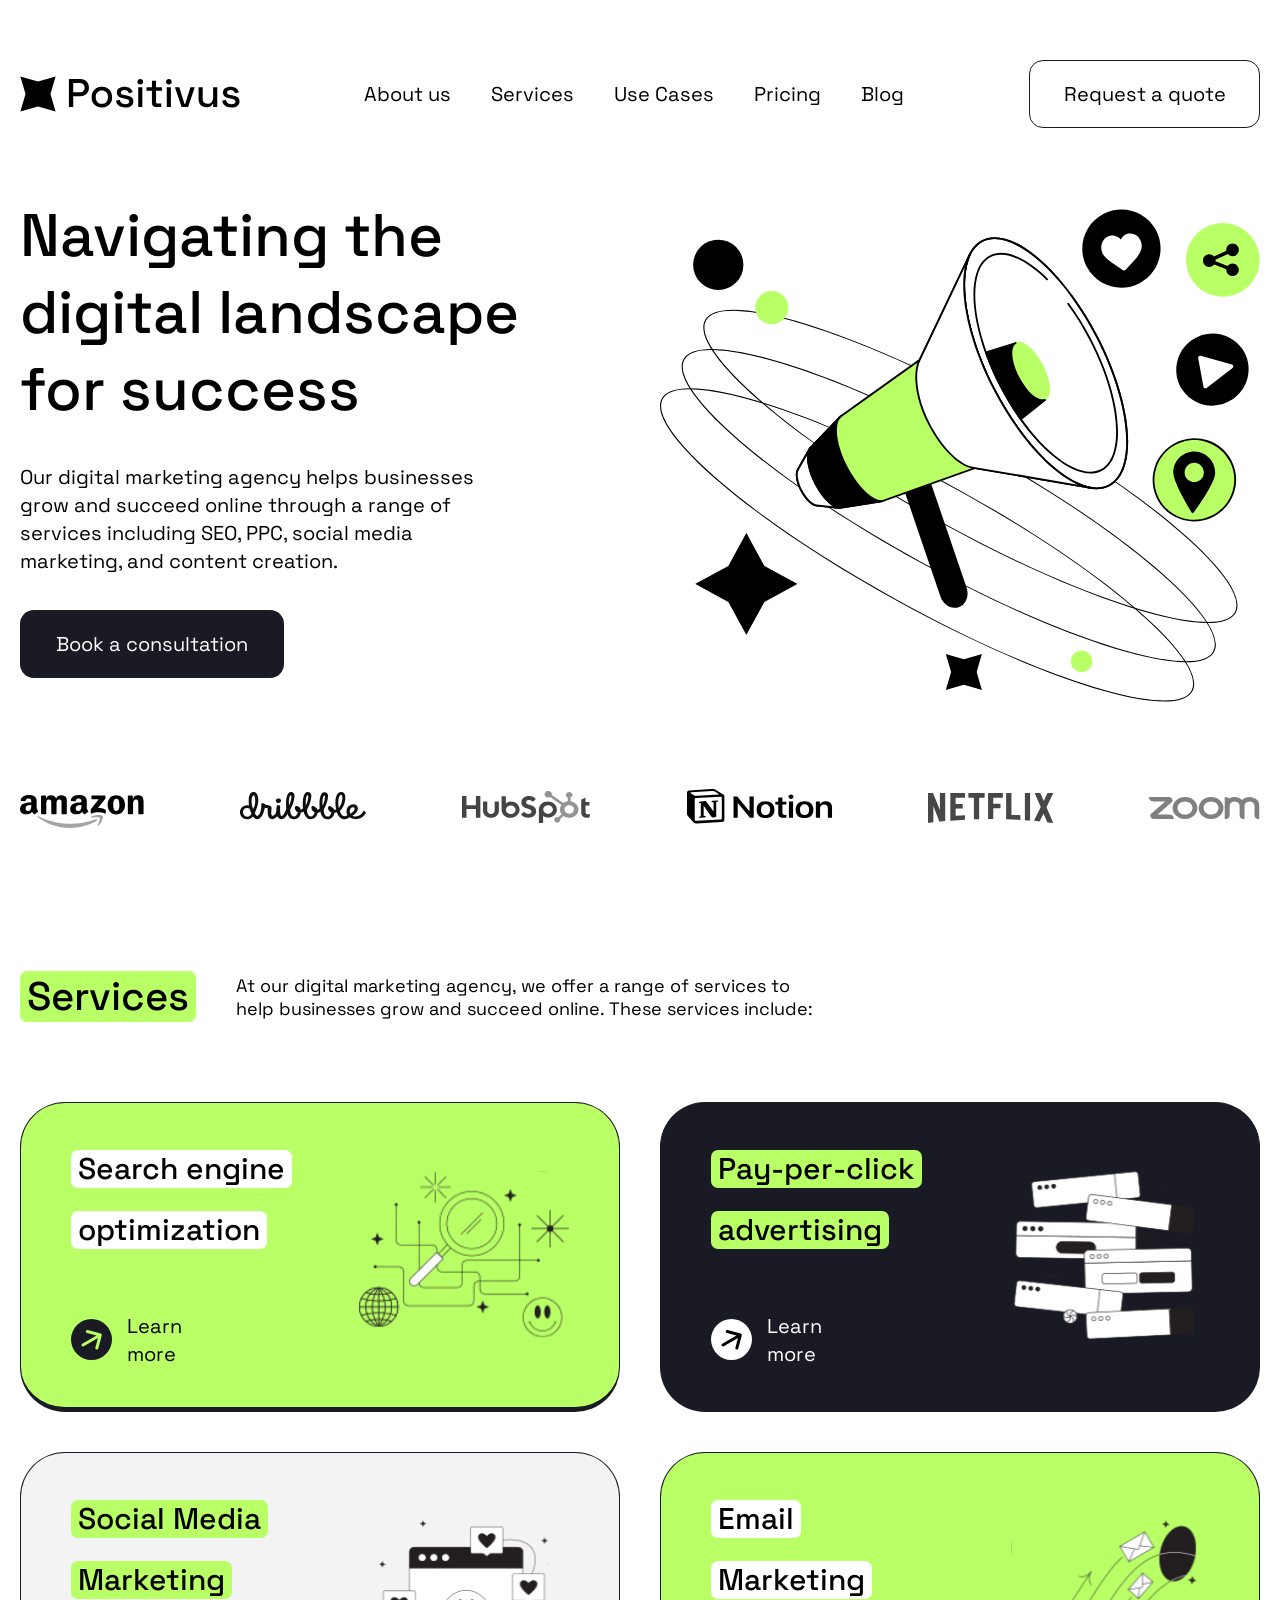
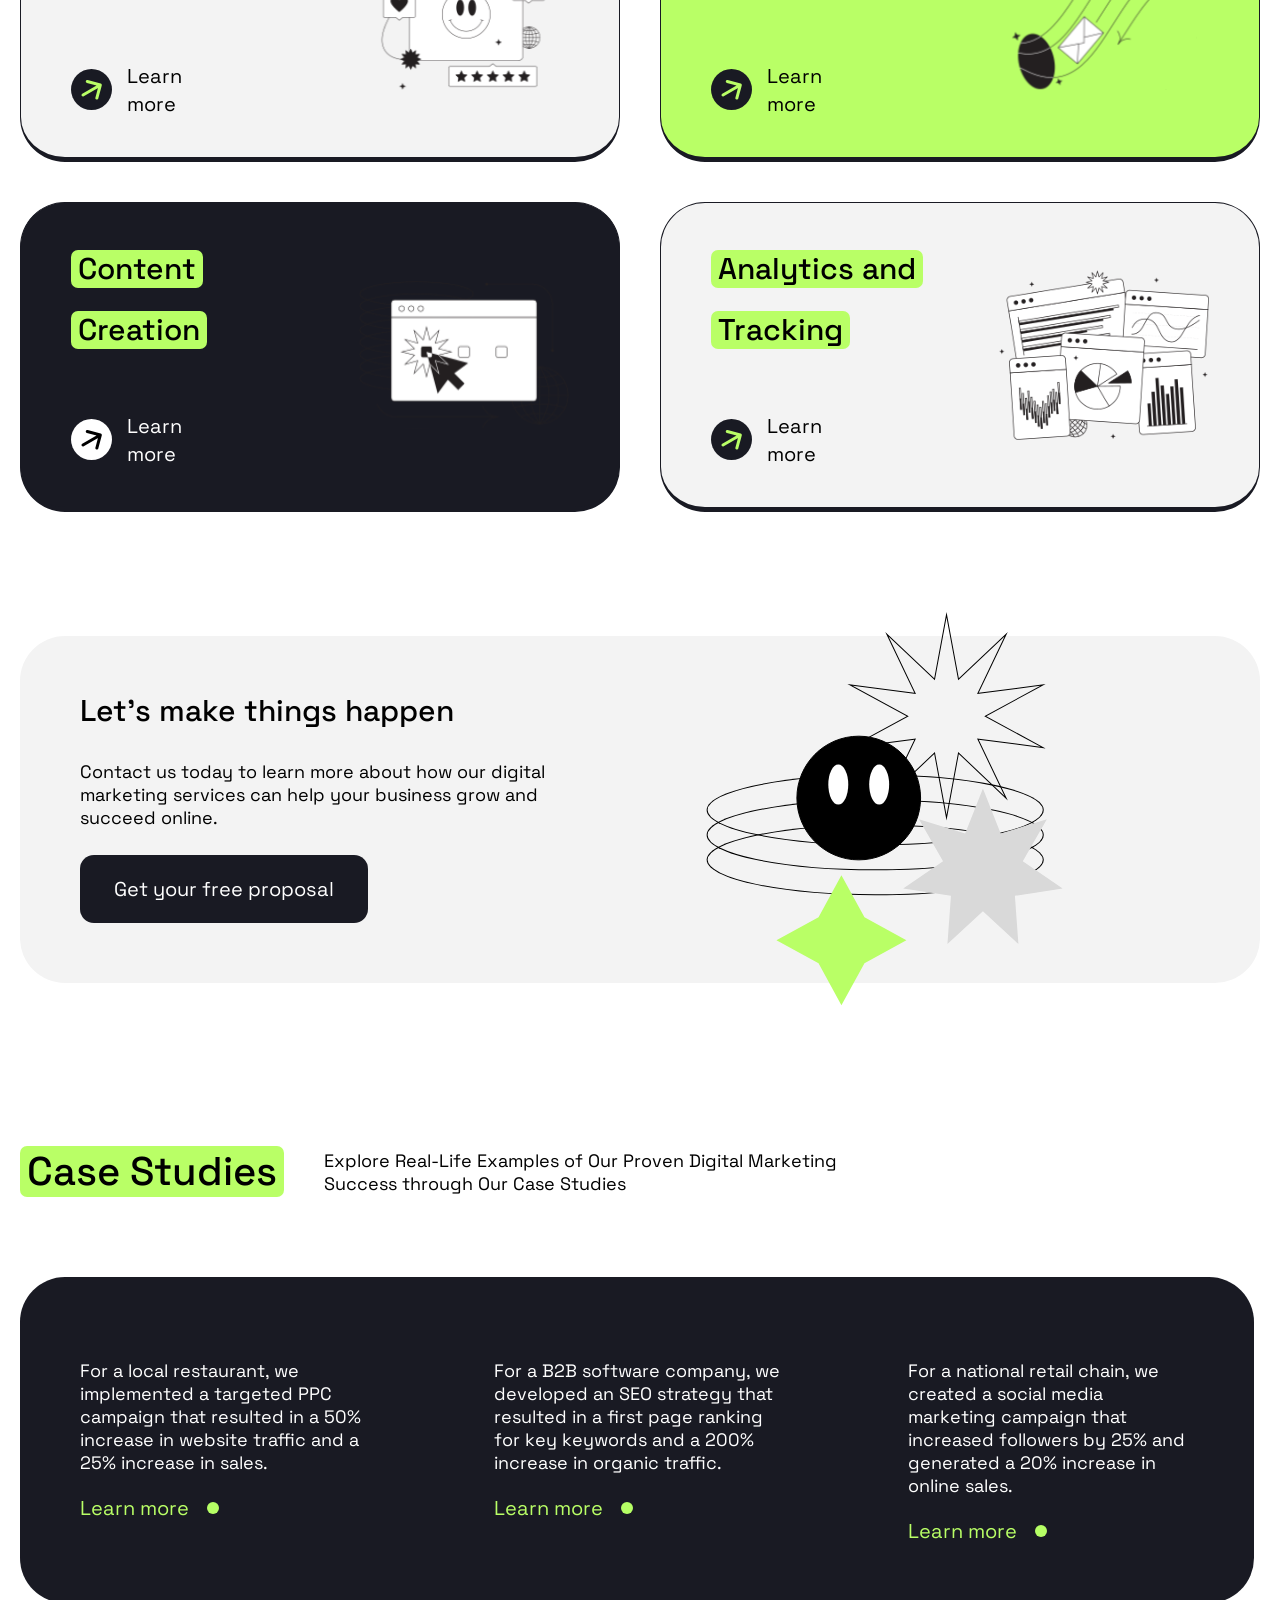
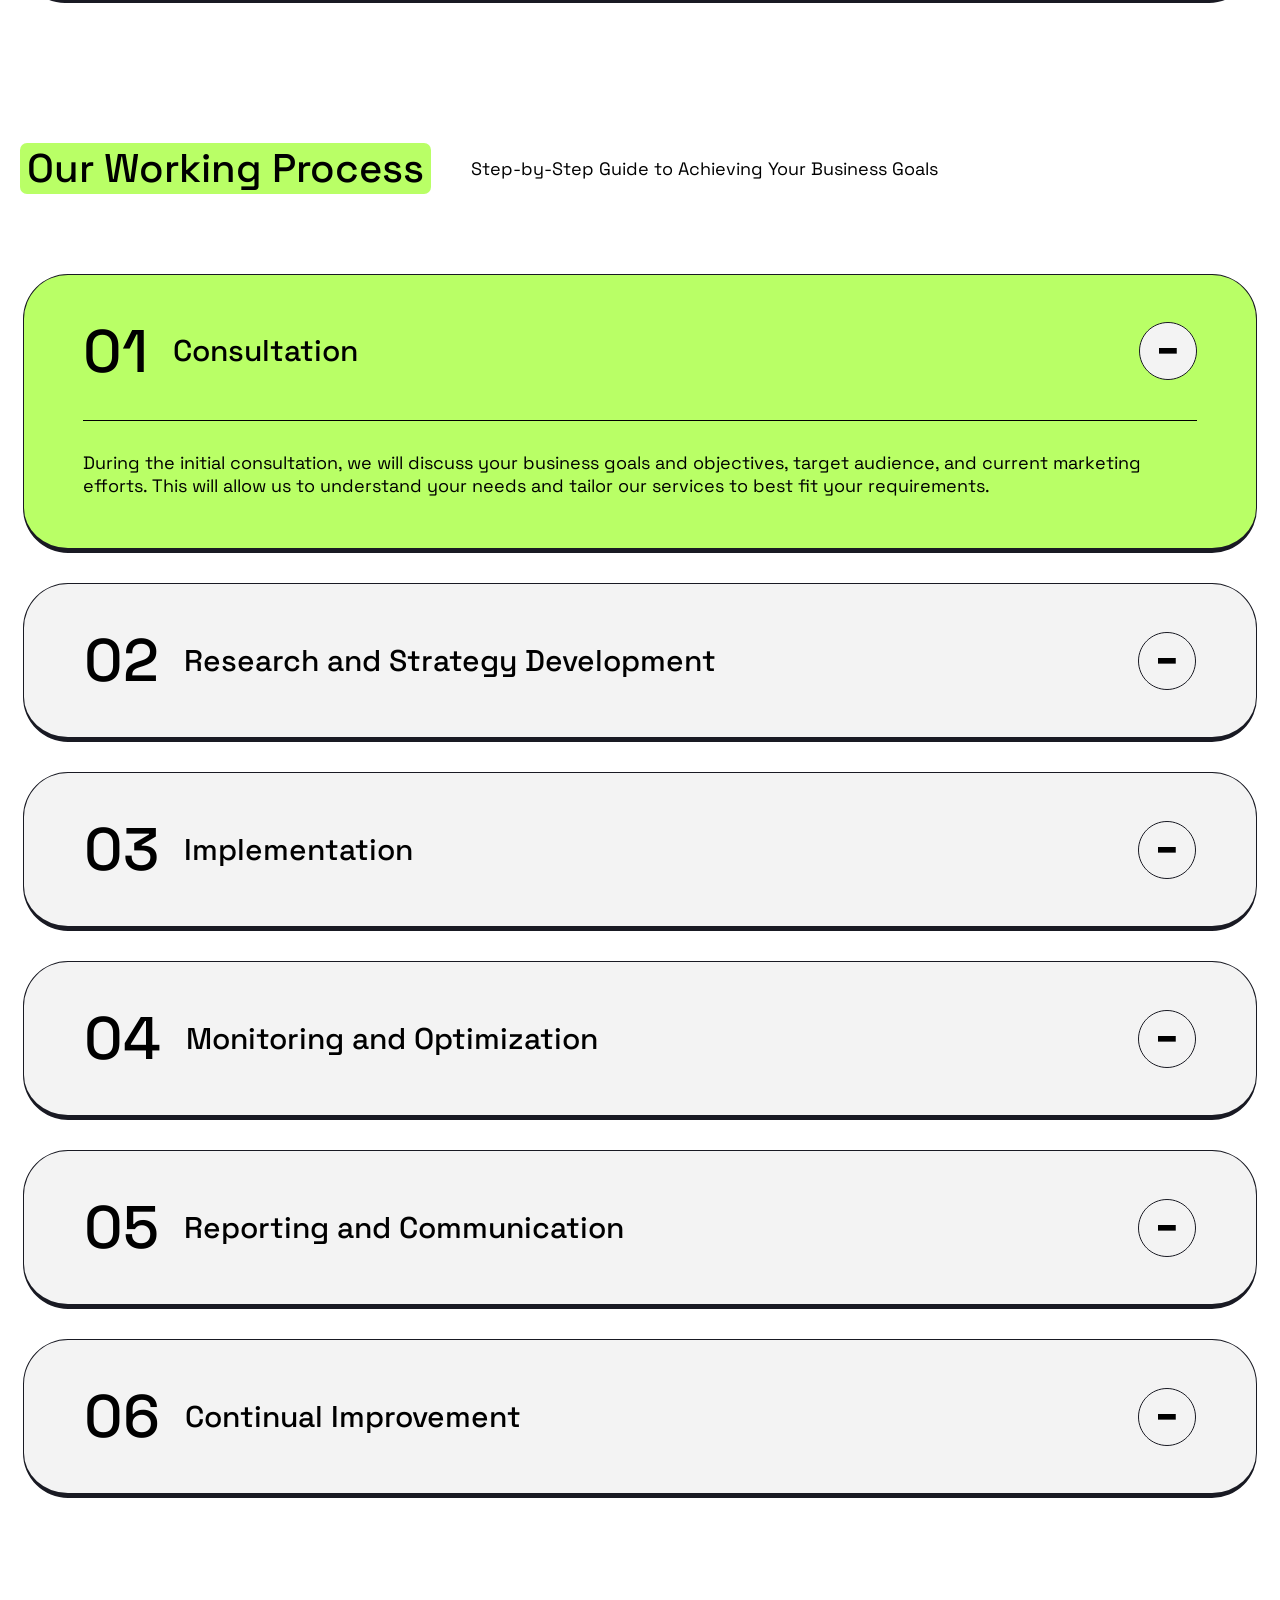
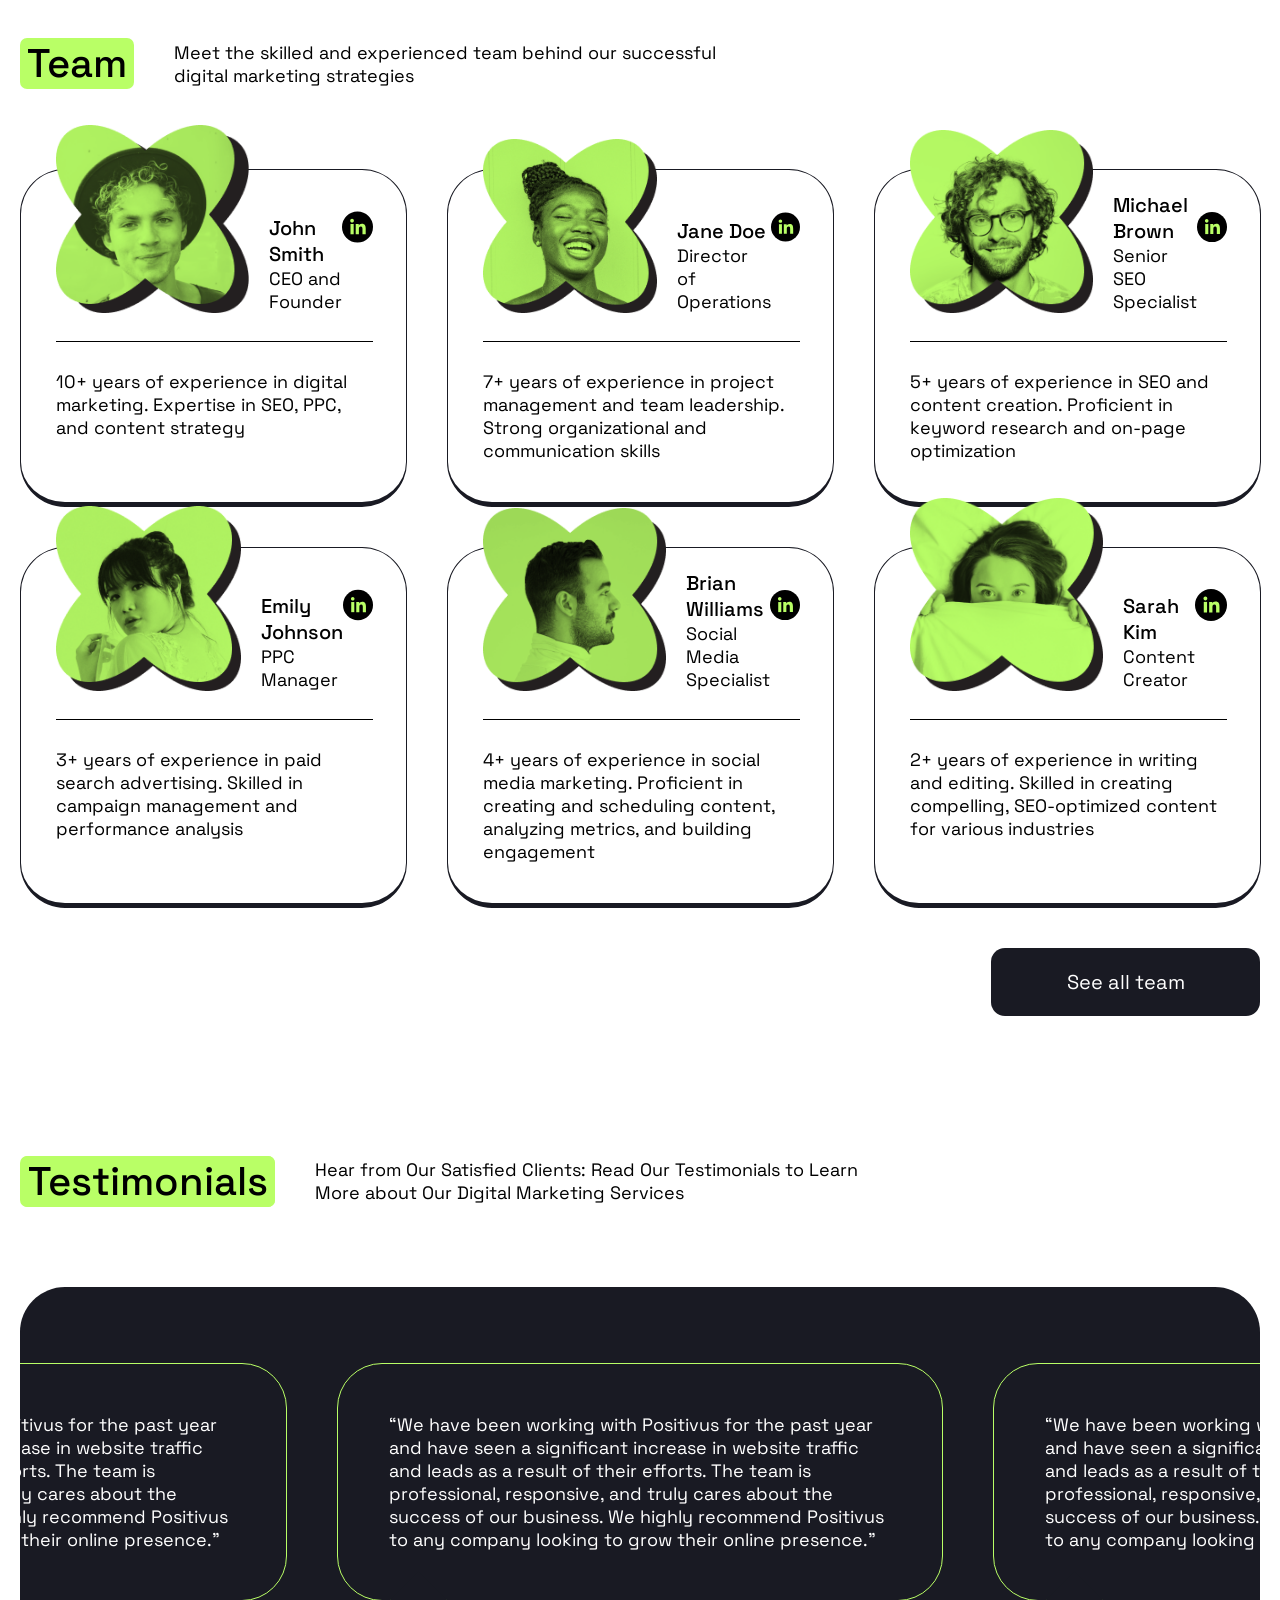
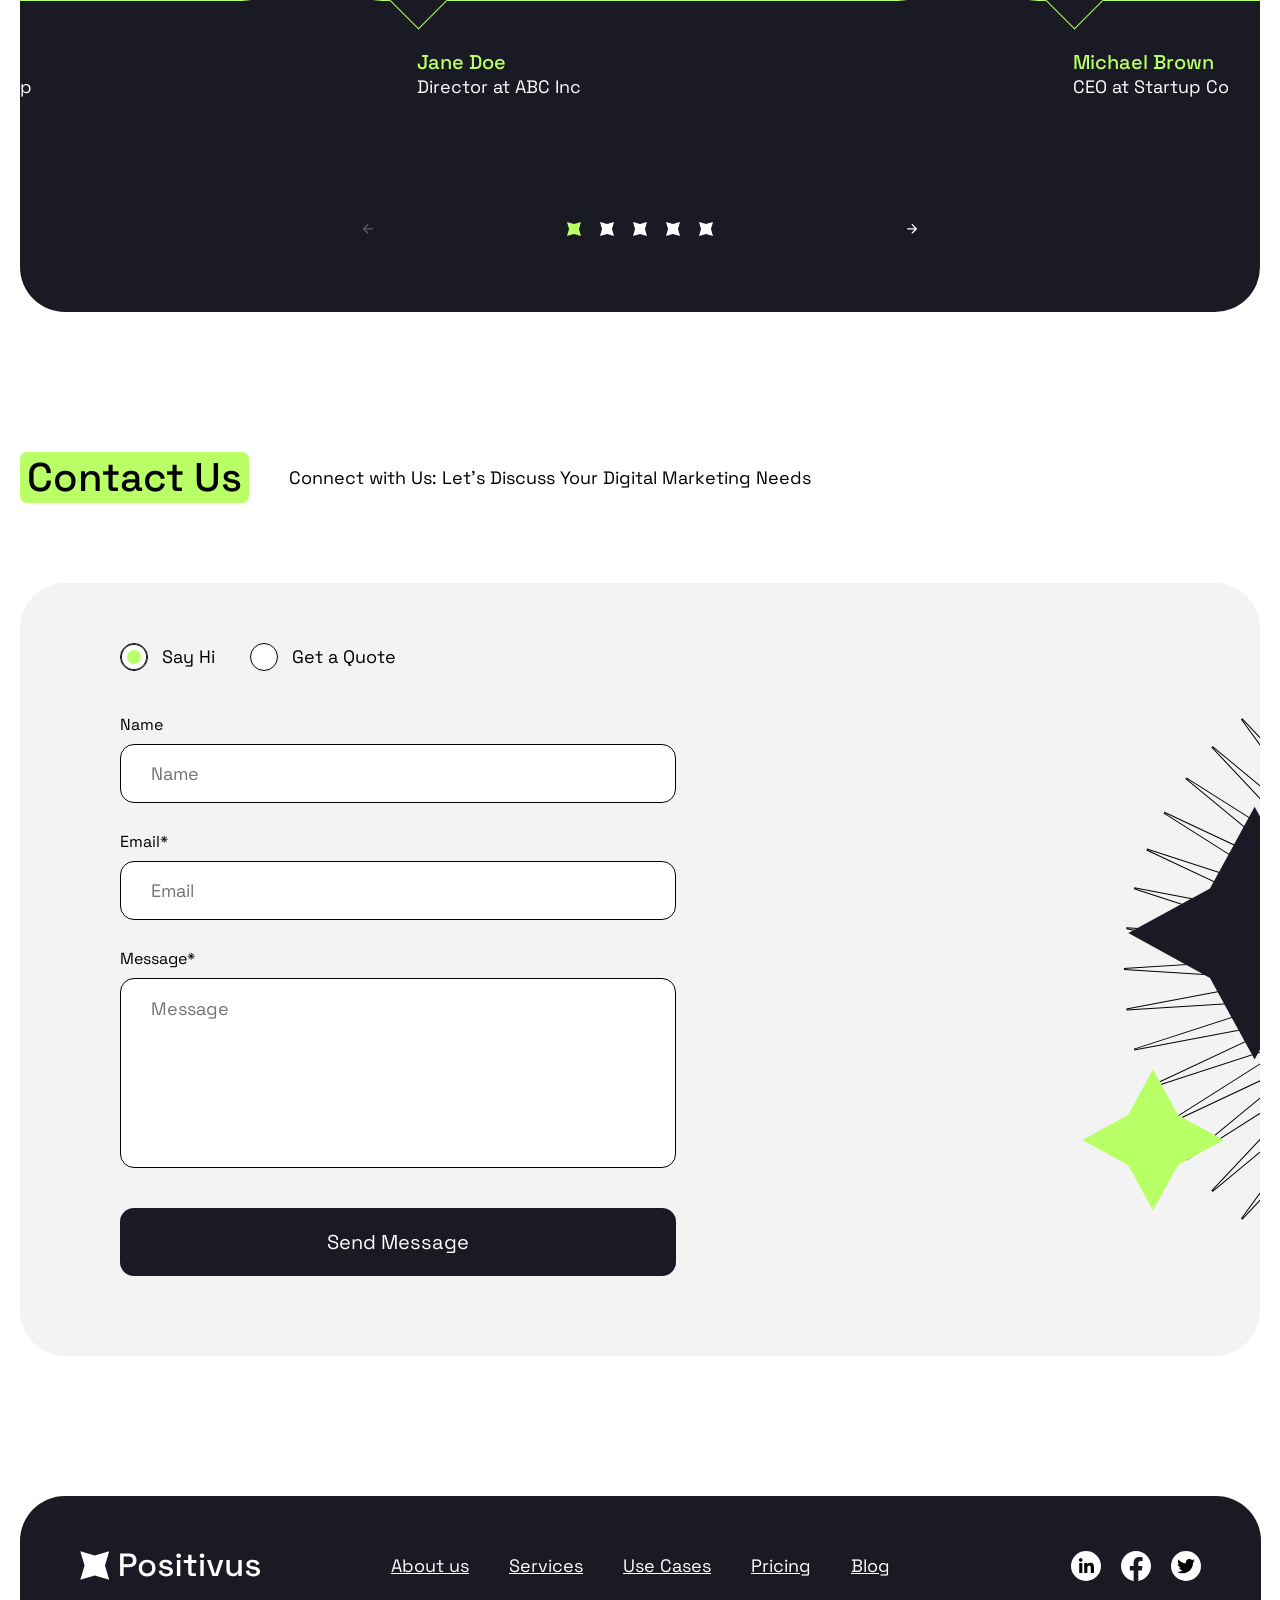
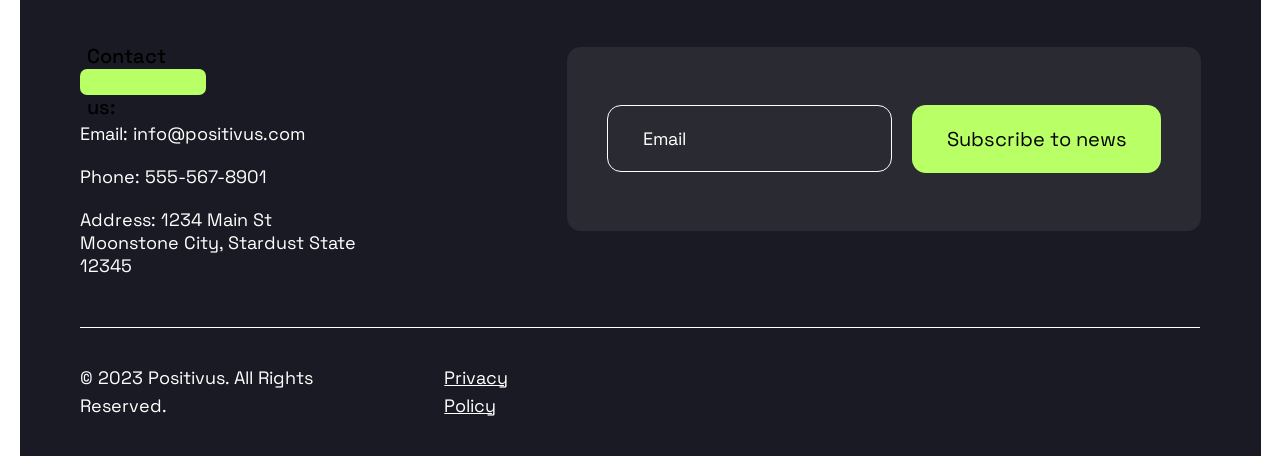
==== commit 537d0c73: "Bài 10" ====
--- a/index.html
+++ b/index.html
@@ -1,300 +1,512 @@
-﻿<!DOCTYPE html>
-<html lang="en">
-<head>
-<meta charset="UTF-8" />
-<meta name="viewport" content="width=device-width, initial-scale=1.0" />
-<title>Bài 9</title>
-<link rel="preconnect" href="https://fonts.googleapis.com">
-<link rel="preconnect" href="https://fonts.gstatic.com" crossorigin>
-<link href="https://fonts.googleapis.com/css2?family=Inter:wght@400;500;600;700;800&display=swap" rel="stylesheet">
-<link rel="stylesheet" href="style.css" />
-</head>
-<body>
-  <header class="site-header">
-    <div class="header-inner">
-      <a class="logo" href="#">Brainwave.io</a>
-      <nav class="main-nav">
-        <a href="#">Demos</a>
-        <a href="#">Pages</a>
-        <a href="#">Support</a>
-        <a href="#">Contact</a>
-      </nav>
-      <a class="btn-header" href="#">Get Started Now</a>
-    </div>
-  </header>
-  <section class="hero">
-    <div class="hero-bg" aria-hidden="true">
-      <div class="orb orb-1"></div>
-      <div class="orb orb-2"></div>
-      <div class="orb orb-3"></div>
-      <img class="dots" src="img/dots.svg" alt="" />
-      <img class="wave" src="img/wave.svg" alt="" />
-    </div>
-    <div class="hero-inner">
-      <div class="hero-content">
-        <div class="hero-top">
-          <h1>Manage your remote team work</h1>
-          <p class="subtitle">With lots of unique blocks, you can easily build a page without coding. Build your next consultancy website within few minutes.</p>
-          <a class="btn-explore" href="#">Explore more</a>
-        </div>
-        <div class="download">
-          <p class="download-label">Download our app</p>
-          <div class="store-buttons">
-            <a href="#"><img src="img/app-store.png" alt="Download on the App Store" /></a>
-            <a href="#"><img src="img/play-store.png" alt="Get it on Google Play" /></a>
-          </div>
-        </div>
-      </div>
-      <div class="hero-visual">
-        <div class="phone-glow"></div>
-        <div class="phone-wrap">
-          <img class="phone" src="img/phone.png" alt="App preview" />
-        </div>
-        <img class="float-card" src="img/float-card.png" alt="Team activity card" />
-      </div>
-    </div>
-  </section>
-
-  <section class="collab">
-    <div class="collab-inner">
-      <div class="collab-visual" aria-hidden="false">
-        <img class="collab-dots" src="img/dots2.svg" alt="" />
-        <div class="collab-green"></div>
-        <img class="collab-main" src="img/content-main.png" alt="Team collaborating" />
-        <img class="collab-a collab-a1" src="img/c1.png" alt="" />
-        <img class="collab-a collab-a2" src="img/c2.png" alt="" />
-        <img class="collab-a collab-a3" src="img/c3.png" alt="" />
-        <img class="collab-a collab-a4" src="img/c4.png" alt="" />
-        <img class="collab-a collab-a5" src="img/c5.png" alt="" />
-        <img class="collab-a collab-a6" src="img/c6.png" alt="" />
-        <img class="collab-a collab-a7" src="img/c7.png" alt="" />
-      </div>
-      <div class="collab-content">
-        <h2>Collaborate with team members.</h2>
-        <p class="collab-sub">We share common trends and strategies for improving your rental income.</p>
-        <div class="collab-feat">
-          <h3>Project Based Groups</h3>
-          <p>With lots of unique blocks, you can easily build a page without coding.</p>
-        </div>
-        <div class="collab-feat">
-          <h3>Unlimited Video Meetings</h3>
-          <p>With lots of unique blocks, you can easily build a page without coding.</p>
-        </div>
-      </div>
-    </div>
-  </section>
-
-  <section class="organize">
-    <div class="organize-inner">
-      <div class="organize-content">
-        <h2>Organize remote team fast &amp; easily.</h2>
-        <p class="organize-sub">We share common trends and strategies for creating &amp; improving your rental income.</p>
-        <div class="organize-feat">
-          <h3>Create Unlimited Teams</h3>
-          <p>With lots of unique blocks, you can easily build a page without coding.</p>
-        </div>
-        <div class="organize-feat">
-          <h3>Hasslefree Chat with Everyone</h3>
-          <p>With lots of unique blocks, you can easily build a page without coding.</p>
-        </div>
-      </div>
-      <div class="organize-visual">
-        <div class="org-purple"></div>
-        <img class="org-dots" src="img/dots3.svg" alt="" />
-        <div class="org-phone">
-          <img src="img/app02.png" alt="App team screen" />
-        </div>
-        <img class="org-mini" src="img/mini-card.png" alt="Chat preview card" />
-        <div class="org-general">
-          <div class="org-avatars">
-            <img src="img/g-av2.png" alt="" />
-            <img src="img/g-av3.png" alt="" />
-            <img src="img/g-av1.png" alt="" />
-          </div>
-          <p class="org-general-title">General</p>
-          <p class="org-general-sub">46 Members</p>
-        </div>
-      </div>
-    </div>
-  </section>
-
-  <section class="how">
-    <div class="how-inner">
-      <div class="how-title">
-        <h2>How does it work?</h2>
-        <p>With lots of unique blocks, you can easily build a page easily without any coding.</p>
-      </div>
-      <div class="how-steps">
-        <div class="how-line how-line-1" aria-hidden="true"></div>
-        <div class="how-line how-line-2" aria-hidden="true"></div>
-        <div class="step">
-          <div class="num num-red">1</div>
-          <h3>Install App</h3>
-          <p>With lots of unique blocks, you can easily build a page easily without any coding.</p>
-        </div>
-        <div class="step">
-          <div class="num num-green">2</div>
-          <h3>Add Team Members</h3>
-          <p>With lots of unique blocks, you can easily build a page easily without any coding.</p>
-        </div>
-        <div class="step">
-          <div class="num num-blue">3</div>
-          <h3>Start Rolling!</h3>
-          <p>With lots of unique blocks, you can easily build a page easily without any coding.</p>
-        </div>
-      </div>
-    </div>
-  </section>
-
-  <section class="showcase">
-    <section class="video-sec">
-      <img class="vid-dots" src="img/dots4.svg" alt="" aria-hidden="true" />
-      <div class="video-inner">
-        <a class="video-frame" href="#" aria-label="Play video">
-          <img class="video-bg" src="img/video-bg2.png" alt="Team video call" />
-          <span class="video-layer"></span>
-          <span class="play">
-            <img src="img/play-btn.svg" alt="" />
-          </span>
-        </a>
-      </div>
-    </section>
-
-    <section class="features">
-      <div class="feat-inner">
-        <h2>We made this app<br />to solve your problems.</h2>
-        <div class="feat-grid">
-          <div class="feat-item">
-            <img src="img/ic-roadmap.svg" alt="" />
-            <div><h3>Unlimited Projects</h3><p>With lots of unique blocks, you can easily build a page without coding. Build your next landing page.</p></div>
-          </div>
-          <div class="feat-item">
-            <img src="img/ic-users.svg" alt="" />
-            <div><h3>Team Management</h3><p>With lots of unique blocks, you can easily build a page without coding. Build your next landing page.</p></div>
-          </div>
-          <div class="feat-item">
-            <img src="img/ic-share.svg" alt="" />
-            <div><h3>File Sharing</h3><p>With lots of unique blocks, you can easily build a page without coding. Build your next landing page.</p></div>
-          </div>
-          <div class="feat-item">
-            <img src="img/ic-video.svg" alt="" />
-            <div><h3>Video Meetings</h3><p>With lots of unique blocks, you can easily build a page without coding. Build your next landing page.</p></div>
-          </div>
-          <div class="feat-item">
-            <img src="img/ic-time.svg" alt="" />
-            <div><h3>Time Tracking</h3><p>With lots of unique blocks, you can easily build a page without coding. Build your next landing page.</p></div>
-          </div>
-          <div class="feat-item">
-            <img src="img/ic-card.svg" alt="" />
-            <div><h3>Payment System</h3><p>With lots of unique blocks, you can easily build a page without coding. Build your next landing page.</p></div>
-          </div>
-        </div>
-      </div>
-      <span class="feat-rule" aria-hidden="true"></span>
-      <div class="testi">
-        <div class="testi-inner">
-          <div class="testi-head">
-            <h2>1,749 remote teams have shared their experience with our app!</h2>
-            <span class="testi-rule" aria-hidden="true"></span>
-          </div>
-          <div class="testi-list">
-            <article class="t-card">
-              <img class="t-av" src="img/t-av1.png" alt="Isaac Olson" />
-              <div class="t-body">
-                <p class="t-quote">&ldquo;OMG! I cannot believe that I have got a brand new landing page after getting Omega. It was super easy to edit and publish.&rdquo;</p>
-                <p class="t-name">Isaac Olson</p>
-              </div>
-            </article>
-            <article class="t-card t-dim1">
-              <img class="t-av" src="img/t-av2.png" alt="Barry Young" />
-              <div class="t-body">
-                <p class="t-quote">&ldquo;Simply the best. Better than all the rest. I&rsquo;d recommend this product to beginners and advanced users who want success.&rdquo;</p>
-                <p class="t-name">Barry Young</p>
-              </div>
-            </article>
-            <article class="t-card t-dim2">
-              <img class="t-av" src="img/t-av3.png" alt="Esther Allison" />
-              <div class="t-body">
-                <p class="t-quote">&ldquo;Must have book for all, who want to be Product Designer or Interaction Designer.&rdquo;</p>
-                <p class="t-name">Esther Allison</p>
-              </div>
-            </article>
-          </div>
-          <a class="t-more" href="#">Read more reviews <span aria-hidden="true">&rarr;</span></a>
-        </div>
-      </div>
-    </section>
-  </section>
-
-  <section class="pricing">
-    <div class="pricing-inner">
-      <div class="pricing-title">
-        <h2>Pricing made easy</h2>
-        <p>With lots of unique blocks, you can easily build a page easily without any coding.</p>
-      </div>
-      <div class="pricing-cards">
-        <article class="price-card">
-          <p class="plan">Starter</p>
-          <p class="amount"><span class="cur">$</span>19<span class="per">/ mo</span></p>
-          <ul>
-            <li>Upto 100 Team Members</li>
-            <li>100 GB Cloud Storage</li>
-            <li>Unlimited Meetings</li>
-            <li>Premium Support</li>
-          </ul>
-          <a class="btn-dark" href="#">Get Started Now</a>
-        </article>
-        <article class="price-card featured">
-          <p class="plan">Unlimited</p>
-          <p class="amount"><span class="cur">$</span>99<span class="per">/ mo</span></p>
-          <ul>
-            <li>Unlimited Team Members</li>
-            <li>Unlimited Cloud Storage</li>
-            <li>Unlimited Meetings</li>
-            <li>Premium Support</li>
-          </ul>
-          <a class="btn-red" href="#">Get Started Now</a>
-        </article>
-      </div>
-    </div>
-    <img class="pricing-wave" src="img/wave2.svg" alt="" aria-hidden="true" />
-  </section>
-
-  <footer class="footer">
-    <div class="footer-inner">
-      <div class="footer-cols">
-        <div class="fcol">
-          <p class="fhead">Company</p>
-          <a href="#">About us</a>
-          <a href="#" class="hl">Contact us</a>
-          <a href="#">Careers</a>
-          <a href="#">Press</a>
-        </div>
-        <div class="fcol">
-          <p class="fhead">Product</p>
-          <a href="#">Features</a>
-          <a href="#">Pricing</a>
-          <a href="#">News</a>
-          <a href="#">Help desk</a>
-          <a href="#">Support</a>
-        </div>
-        <div class="fcol">
-          <p class="fhead">Legal</p>
-          <a href="#">Privacy Policy</a>
-          <a href="#">Terms &amp; Conditions</a>
-          <a href="#">Return Policy</a>
-        </div>
-        <div class="fcol fdl">
-          <p class="fhead">Download Our App</p>
-          <a href="#"><img src="img/ft-app-store.png" alt="Download on the App Store" /></a>
-          <a href="#"><img src="img/ft-play-store.png" alt="Get it on Google Play" /></a>
-        </div>
-      </div>
-      <div class="footer-bottom">
-        <p>&copy; 2026 Copyright, All Right Reserved, Made by Seju_ui_ux with <img class="heart" src="img/heart.svg" alt="love" /></p>
-        <img class="social" src="img/social.svg" alt="Social links" />
-      </div>
-    </div>
-  </footer>
-</body>
-</html>+<!DOCTYPE html>
+<html lang="en">
+<head>
+  <meta charset="UTF-8">
+  <meta name="viewport" content="width=device-width, initial-scale=1.0">
+  <title>Positivus — Navigating the digital landscape for success</title>
+  <meta name="description" content="Positivus is a digital marketing agency helping businesses grow and succeed online through SEO, PPC, social media marketing, and content creation.">
+  <link rel="preconnect" href="https://fonts.googleapis.com">
+  <link rel="preconnect" href="https://fonts.gstatic.com" crossorigin>
+  <link href="https://fonts.googleapis.com/css2?family=Space+Grotesk:wght@400;500&display=swap" rel="stylesheet">
+  <link rel="stylesheet" href="style.css">
+</head>
+<body>
+
+  <header class="site-header">
+    <div class="container header__inner">
+      <a href="#" class="header__logo" aria-label="Positivus home">
+        <img src="img/logo-header.svg" alt="Positivus" width="220" height="36">
+      </a>
+      <nav class="header__nav" aria-label="Main navigation">
+        <a href="#about">About us</a>
+        <a href="#services">Services</a>
+        <a href="#use-cases">Use Cases</a>
+        <a href="#pricing">Pricing</a>
+        <a href="#blog">Blog</a>
+      </nav>
+      <a href="#contact" class="btn btn--secondary">Request a quote</a>
+      <button class="header__burger" type="button" aria-label="Open menu" aria-expanded="false" aria-controls="mobile-menu">
+        <span></span><span></span><span></span>
+      </button>
+    </div>
+  </header>
+
+  <div class="mobile-menu" id="mobile-menu" hidden>
+    <nav aria-label="Mobile navigation">
+      <a href="#about">About us</a>
+      <a href="#services">Services</a>
+      <a href="#use-cases">Use Cases</a>
+      <a href="#pricing">Pricing</a>
+      <a href="#blog">Blog</a>
+    </nav>
+    <a href="#contact" class="btn btn--secondary">Request a quote</a>
+  </div>
+
+  <main>
+
+  <section class="hero" id="about">
+    <div class="container hero__inner">
+      <div class="hero__content">
+        <h1 class="hero__title">Navigating the digital landscape for success</h1>
+        <p class="hero__text">Our digital marketing agency helps businesses grow and succeed online through a range of services including SEO, PPC, social media marketing, and content creation.</p>
+        <a href="#contact" class="btn btn--primary">Book a consultation</a>
+      </div>
+      <div class="hero__illustration">
+        <img src="img/hero-illustration.svg" alt="Digital marketing illustration" width="600" height="515">
+      </div>
+    </div>
+  </section>
+
+  <section class="logos" aria-label="Our clients">
+    <div class="container logos__inner">
+      <img src="img/logo-amazon.svg" alt="Amazon" width="125" height="48">
+      <img src="img/logo-dribbble.svg" alt="Dribbble" width="127" height="48">
+      <img src="img/logo-hubspot.svg" alt="HubSpot" width="129" height="48">
+      <img src="img/logo-notion.svg" alt="Notion" width="146" height="48">
+      <img src="img/logo-netflix.svg" alt="Netflix" width="126" height="48">
+      <img src="img/logo-zoom.svg" alt="Zoom" width="111" height="48">
+    </div>
+  </section>
+
+  <section class="section section--services" id="services">
+    <div class="container">
+      <div class="section__head">
+        <h2 class="section__title"><span class="badge badge--green">Services</span></h2>
+        <p class="section__desc">At our digital marketing agency, we offer a range of services to help businesses grow and succeed online. These services include:</p>
+      </div>
+      <div class="services__grid">
+
+        <article class="service-card service-card--green">
+          <div class="service-card__body">
+            <h3 class="service-card__title"><span class="badge badge--white">Search engine</span><br><span class="badge badge--white">optimization</span></h3>
+            <a href="#" class="service-card__link">
+              <img src="img/icons/link-arrow.svg" alt="" width="41" height="41">
+              <span>Learn more</span>
+            </a>
+          </div>
+          <div class="service-card__art">
+            <img src="img/service-search.svg" alt="" width="210" height="170">
+          </div>
+        </article>
+
+        <article class="service-card service-card--dark">
+          <div class="service-card__body">
+            <h3 class="service-card__title"><span class="badge badge--green">Pay-per-click</span><br><span class="badge badge--green">advertising</span></h3>
+            <a href="#" class="service-card__link service-card__link--light">
+              <img src="img/icons/link-arrow-white.svg" alt="" width="41" height="41">
+              <span>Learn more</span>
+            </a>
+          </div>
+          <div class="service-card__art">
+            <img src="img/service-windows.svg" alt="" width="210" height="170">
+          </div>
+        </article>
+
+        <article class="service-card service-card--grey">
+          <div class="service-card__body">
+            <h3 class="service-card__title"><span class="badge badge--green">Social Media</span><br><span class="badge badge--green">Marketing</span></h3>
+            <a href="#" class="service-card__link">
+              <img src="img/icons/link-arrow.svg" alt="" width="41" height="41">
+              <span>Learn more</span>
+            </a>
+          </div>
+          <div class="service-card__art">
+            <img src="img/service-likes.svg" alt="" width="210" height="170">
+          </div>
+        </article>
+
+        <article class="service-card service-card--green">
+          <div class="service-card__body">
+            <h3 class="service-card__title"><span class="badge badge--white">Email</span><br><span class="badge badge--white">Marketing</span></h3>
+            <a href="#" class="service-card__link">
+              <img src="img/icons/link-arrow.svg" alt="" width="41" height="41">
+              <span>Learn more</span>
+            </a>
+          </div>
+          <div class="service-card__art">
+            <img src="img/service-messages.svg" alt="" width="210" height="170">
+          </div>
+        </article>
+
+        <article class="service-card service-card--dark">
+          <div class="service-card__body">
+            <h3 class="service-card__title"><span class="badge badge--green">Content</span><br><span class="badge badge--green">Creation</span></h3>
+            <a href="#" class="service-card__link service-card__link--light">
+              <img src="img/icons/link-arrow-white.svg" alt="" width="41" height="41">
+              <span>Learn more</span>
+            </a>
+          </div>
+          <div class="service-card__art">
+            <img src="img/service-select.svg" alt="" width="210" height="170">
+          </div>
+        </article>
+
+        <article class="service-card service-card--grey">
+          <div class="service-card__body">
+            <h3 class="service-card__title"><span class="badge badge--green">Analytics and</span><br><span class="badge badge--green">Tracking</span></h3>
+            <a href="#" class="service-card__link">
+              <img src="img/icons/link-arrow.svg" alt="" width="41" height="41">
+              <span>Learn more</span>
+            </a>
+          </div>
+          <div class="service-card__art">
+            <img src="img/service-analytics.svg" alt="" width="210" height="170">
+          </div>
+        </article>
+
+      </div>
+    </div>
+  </section>
+
+<section class="cta CTABLOCK">
+    <div class="container cta__inner cardgrey">
+      <div class="cta__text cardgreyleft">
+        <h3 class="cta__title">Let’s make things happen</h3>
+        <p class="cta__desc">Contact us today to learn more about how our digital marketing services can help your business grow and succeed online.</p>
+        <a href="#contact" class="btn btn--primary cardgreybutton"><p>Get your free proposal</p></a>
+      </div>
+      <div class="cta__art">
+        <img src="img/cta-illustration.svg" alt="" width="494" height="394">
+      </div>
+    </div>
+  </section>
+
+  <section class="section section--cases" id="use-cases">
+    <div class="container">
+      <div class="section__head">
+        <h2 class="section__title"><span class="badge badge--green">Case Studies</span></h2>
+        <p class="section__desc">Explore Real-Life Examples of Our Proven Digital Marketing Success through Our Case Studies</p>
+      </div>
+      <div class="cases__card">
+        <div class="case">
+          <p>For a local restaurant, we implemented a targeted PPC campaign that resulted in a 50% increase in website traffic and a 25% increase in sales.</p>
+          <a href="#" class="case__link">
+            <span>Learn more</span>
+            <img src="img/icons/link-arrow-white.svg" alt="" width="18" height="12">
+          </a>
+        </div>
+        <div class="cases__divider" aria-hidden="true"></div>
+        <div class="case">
+          <p>For a B2B software company, we developed an SEO strategy that resulted in a first page ranking for key keywords and a 200% increase in organic traffic.</p>
+          <a href="#" class="case__link">
+            <span>Learn more</span>
+            <img src="img/icons/link-arrow-white.svg" alt="" width="18" height="12">
+          </a>
+        </div>
+        <div class="cases__divider" aria-hidden="true"></div>
+        <div class="case">
+          <p>For a national retail chain, we created a social media marketing campaign that increased followers by 25% and generated a 20% increase in online sales.</p>
+          <a href="#" class="case__link">
+            <span>Learn more</span>
+            <img src="img/icons/link-arrow-white.svg" alt="" width="18" height="12">
+          </a>
+        </div>
+      </div>
+    </div>
+  </section>
+
+  <section class="section section--process" id="process">
+    <div class="container">
+      <div class="section__head">
+        <h2 class="section__title"><span class="badge badge--green">Our Working Process</span></h2>
+        <p class="section__desc">Step-by-Step Guide to Achieving Your Business Goals</p>
+      </div>
+      <div class="process__list">
+        <article class="process__item process__item--open">
+          <header class="process__head">
+            <div class="process__label">
+              <span class="process__num">01</span>
+              <h3 class="process__name">Consultation</h3>
+            </div>
+            <span class="process__icon"><img src="img/icons/minus-icon.svg" alt="" width="58" height="58"></span>
+          </header>
+          <div class="process__body">
+            <p>During the initial consultation, we will discuss your business goals and objectives, target audience, and current marketing efforts. This will allow us to understand your needs and tailor our services to best fit your requirements.</p>
+          </div>
+        </article>
+
+        <article class="process__item">
+          <header class="process__head">
+            <div class="process__label">
+              <span class="process__num">02</span>
+              <h3 class="process__name">Research and Strategy Development</h3>
+            </div>
+            <span class="process__icon"><img src="img/icons/plus-icon.svg" alt="" width="58" height="58"></span>
+          </header>
+        </article>
+
+        <article class="process__item">
+          <header class="process__head">
+            <div class="process__label">
+              <span class="process__num">03</span>
+              <h3 class="process__name">Implementation</h3>
+            </div>
+            <span class="process__icon"><img src="img/icons/plus-icon.svg" alt="" width="58" height="58"></span>
+          </header>
+        </article>
+
+        <article class="process__item">
+          <header class="process__head">
+            <div class="process__label">
+              <span class="process__num">04</span>
+              <h3 class="process__name">Monitoring and Optimization</h3>
+            </div>
+            <span class="process__icon"><img src="img/icons/plus-icon.svg" alt="" width="58" height="58"></span>
+          </header>
+        </article>
+
+        <article class="process__item">
+          <header class="process__head">
+            <div class="process__label">
+              <span class="process__num">05</span>
+              <h3 class="process__name">Reporting and Communication</h3>
+            </div>
+            <span class="process__icon"><img src="img/icons/plus-icon.svg" alt="" width="58" height="58"></span>
+          </header>
+        </article>
+
+        <article class="process__item">
+          <header class="process__head">
+            <div class="process__label">
+              <span class="process__num">06</span>
+              <h3 class="process__name">Continual Improvement</h3>
+            </div>
+            <span class="process__icon"><img src="img/icons/plus-icon.svg" alt="" width="58" height="58"></span>
+          </header>
+        </article>
+      </div>
+    </div>
+  </section>
+
+  <section class="section section--team" id="team">
+    <div class="container">
+      <div class="section__head">
+        <h2 class="section__title"><span class="badge badge--green">Team</span></h2>
+        <p class="section__desc">Meet the skilled and experienced team behind our successful digital marketing strategies</p>
+      </div>
+      <div class="team__grid">
+
+        <article class="team-card">
+          <div class="team-card__person">
+            <div class="team-card__avatar"><img src="img/team/team-john-smith.png" alt="John Smith"></div>
+            <div class="team-card__info">
+              <h4 class="team-card__name">John Smith</h4>
+              <p class="team-card__role">CEO and Founder</p>
+            </div>
+            <a class="team-card__social" href="#" aria-label="LinkedIn"><img src="img/icons/team-social.svg" alt="" width="34" height="34"></a>
+          </div>
+          <hr class="team-card__rule">
+          <p class="team-card__bio">10+ years of experience in digital marketing. Expertise in SEO, PPC, and content strategy</p>
+        </article>
+
+        <article class="team-card">
+          <div class="team-card__person">
+            <div class="team-card__avatar"><img src="img/team/team-jane-doe.png" alt="Jane Doe"></div>
+            <div class="team-card__info">
+              <h4 class="team-card__name">Jane Doe</h4>
+              <p class="team-card__role">Director of Operations</p>
+            </div>
+            <a class="team-card__social" href="#" aria-label="LinkedIn"><img src="img/icons/team-social.svg" alt="" width="34" height="34"></a>
+          </div>
+          <hr class="team-card__rule">
+          <p class="team-card__bio">7+ years of experience in project management and team leadership. Strong organizational and communication skills</p>
+        </article>
+
+        <article class="team-card">
+          <div class="team-card__person">
+            <div class="team-card__avatar"><img src="img/team/team-michael-brown.png" alt="Michael Brown"></div>
+            <div class="team-card__info">
+              <h4 class="team-card__name">Michael Brown</h4>
+              <p class="team-card__role">Senior SEO Specialist</p>
+            </div>
+            <a class="team-card__social" href="#" aria-label="LinkedIn"><img src="img/icons/team-social.svg" alt="" width="34" height="34"></a>
+          </div>
+          <hr class="team-card__rule">
+          <p class="team-card__bio">5+ years of experience in SEO and content creation. Proficient in keyword research and on-page optimization</p>
+        </article>
+
+        <article class="team-card">
+          <div class="team-card__person">
+            <div class="team-card__avatar"><img src="img/team/team-emily-johnson.png" alt="Emily Johnson"></div>
+            <div class="team-card__info">
+              <h4 class="team-card__name">Emily Johnson</h4>
+              <p class="team-card__role">PPC Manager</p>
+            </div>
+            <a class="team-card__social" href="#" aria-label="LinkedIn"><img src="img/icons/team-social.svg" alt="" width="34" height="34"></a>
+          </div>
+          <hr class="team-card__rule">
+          <p class="team-card__bio">3+ years of experience in paid search advertising. Skilled in campaign management and performance analysis</p>
+        </article>
+
+        <article class="team-card">
+          <div class="team-card__person">
+            <div class="team-card__avatar"><img src="img/team/team-brian-williams.png" alt="Brian Williams"></div>
+            <div class="team-card__info">
+              <h4 class="team-card__name">Brian Williams</h4>
+              <p class="team-card__role">Social Media Specialist</p>
+            </div>
+            <a class="team-card__social" href="#" aria-label="LinkedIn"><img src="img/icons/team-social.svg" alt="" width="34" height="34"></a>
+          </div>
+          <hr class="team-card__rule">
+          <p class="team-card__bio">4+ years of experience in social media marketing. Proficient in creating and scheduling content, analyzing metrics, and building engagement</p>
+        </article>
+
+        <article class="team-card">
+          <div class="team-card__person">
+            <div class="team-card__avatar"><img src="img/team/team-sarah-kim.png" alt="Sarah Kim"></div>
+            <div class="team-card__info">
+              <h4 class="team-card__name">Sarah Kim</h4>
+              <p class="team-card__role">Content Creator</p>
+            </div>
+            <a class="team-card__social" href="#" aria-label="LinkedIn"><img src="img/icons/team-social.svg" alt="" width="34" height="34"></a>
+          </div>
+          <hr class="team-card__rule">
+          <p class="team-card__bio">2+ years of experience in writing and editing. Skilled in creating compelling, SEO-optimized content for various industries</p>
+        </article>
+
+      </div>
+      <div class="team__cta">
+        <a href="#" class="btn btn--primary">See all team</a>
+      </div>
+    </div>
+  </section>
+
+ <section class="section section--testimonials" id="testimonials">
+    <div class="container">
+      <div class="section__head Test">
+        <h2 class="section__title box4"><span class="badge badge--green">Testimonials</span></h2>
+        <p class="section__desc">Hear from Our Satisfied Clients: Read Our Testimonials to Learn More about Our Digital Marketing Services</p>
+      </div>
+      <div class="testimonials__block Testblock">
+        <div class="testimonials__track testtop">
+          <article class="testimonial testtopmain">
+            <div class="testimonial__bubble testtopmain1">
+              <p>“We have been working with Positivus for the past year and have seen a significant increase in website traffic and leads as a result of their efforts. The team is professional, responsive, and truly cares about the success of our business. We highly recommend Positivus to any company looking to grow their online presence.”</p>
+            </div>
+            <div class="testimonial__author testtopmain2">
+              <h4>John Smith</h4>
+              <p>Marketing Director at XYZ Corp</p>
+            </div>
+          </article>
+          <article class="testimonial testtopmain">
+            <div class="testimonial__bubble testtopmain1">
+              <p>“We have been working with Positivus for the past year and have seen a significant increase in website traffic and leads as a result of their efforts. The team is professional, responsive, and truly cares about the success of our business. We highly recommend Positivus to any company looking to grow their online presence.”</p>
+            </div>
+            <div class="testimonial__author testtopmain2">
+              <h4>Jane Doe</h4>
+              <p>Director at ABC Inc</p>
+            </div>
+          </article>
+          <article class="testimonial testtopmain">
+            <div class="testimonial__bubble testtopmain1">
+              <p>“We have been working with Positivus for the past year and have seen a significant increase in website traffic and leads as a result of their efforts. The team is professional, responsive, and truly cares about the success of our business. We highly recommend Positivus to any company looking to grow their online presence.”</p>
+            </div>
+            <div class="testimonial__author testtopmain2">
+              <h4>Michael Brown</h4>
+              <p>CEO at Startup Co</p>
+            </div>
+          </article>
+        </div>
+        <div class="testimonials__nav testbottom">
+          <button type="button" class="testimonials__arrow" aria-label="Previous"><img src="img/icons/arrow-left.svg" alt="" width="20" height="10"></button>
+          <img src="img/icons/navigation-stars.svg" alt="" width="146" height="14">
+          <button type="button" class="testimonials__arrow" aria-label="Next"><img src="img/icons/arrow-right.svg" alt="" width="20" height="10"></button>
+        </div>
+      </div>
+    </div>
+  </section>
+
+  <section class="section section--contact" id="contact">
+    <div class="container">
+      <div class="section__head">
+        <h2 class="section__title"><span class="badge badge--green">Contact Us</span></h2>
+        <p class="section__desc">Connect with Us: Let's Discuss Your Digital Marketing Needs</p>
+      </div>
+      <div class="contact__block">
+        <form class="contact__form" action="#" method="post">
+          <div class="contact__radios">
+            <label class="radio">
+              <input type="radio" name="purpose" value="hi" checked>
+              <span class="radio__box"><img src="img/icons/radio-check.svg" alt="" width="28" height="28"></span>
+              <span>Say Hi</span>
+            </label>
+            <label class="radio">
+              <input type="radio" name="purpose" value="quote">
+              <span class="radio__box radio__box--empty"></span>
+              <span>Get a Quote</span>
+            </label>
+          </div>
+          <div class="contact__fields">
+            <div class="field">
+              <label for="name">Name</label>
+              <input id="name" type="text" placeholder="Name">
+            </div>
+            <div class="field">
+              <label for="email">Email*</label>
+              <input id="email" type="email" placeholder="Email">
+            </div>
+            <div class="field field--textarea">
+              <label for="message">Message*</label>
+              <textarea id="message" rows="6" placeholder="Message"></textarea>
+            </div>
+          </div>
+          <button type="submit" class="btn btn--primary contact__submit">Send Message</button>
+        </form>
+        <div class="contact__art">
+          <img src="img/contact-illustration.svg" alt="" width="692" height="648">
+        </div>
+      </div>
+    </div>
+  </section>
+
+  </main>
+
+  <footer class="site-footer">
+    <div class="container">
+      <div class="footer__card">
+        <div class="footer__top">
+          <div class="footer__brand">
+            <a href="#" aria-label="Positivus home"><img class="footer__logo" src="img/logo-footer.svg" alt="Positivus" width="180" height="29"></a>
+            <div class="footer__heading-badge"><span class="badge badge--green">Contact us:</span></div>
+            <div class="footer__info">
+              <p>Email: info@positivus.com</p>
+              <p>Phone: 555-567-8901</p>
+              <p>Address: 1234 Main St<br>Moonstone City, Stardust State 12345</p>
+            </div>
+          </div>
+
+          <nav class="footer__nav" aria-label="Footer navigation">
+            <a href="#about">About us</a>
+            <a href="#services">Services</a>
+            <a href="#use-cases">Use Cases</a>
+            <a href="#pricing">Pricing</a>
+            <a href="#blog">Blog</a>
+          </nav>
+
+          <div class="footer__social">
+            <a href="#" aria-label="Facebook"><img src="img/icons/social-1.svg" alt="" width="30" height="30"></a>
+            <a href="#" aria-label="Instagram"><img src="img/icons/social-2.svg" alt="" width="30" height="30"></a>
+            <a href="#" aria-label="Twitter"><img src="img/icons/social-3.svg" alt="" width="30" height="30"></a>
+          </div>
+        </div>
+
+        <div class="footer__subscribe">
+          <form class="newsletter" action="#" method="post">
+            <input type="email" name="email" placeholder="Email" required>
+            <button type="submit" class="newsletter__btn">Subscribe to news</button>
+          </form>
+        </div>
+
+        <hr class="footer__rule">
+
+        <div class="footer__bottom">
+          <p>&copy; 2023 Positivus. All Rights Reserved.</p>
+          <a href="#" class="footer__privacy">Privacy Policy</a>
+        </div>
+      </div>
+    </div>
+  </footer>
+
+</body>
+</html>
+
--- a/style.css
+++ b/style.css
@@ -1,1276 +1,1302 @@
-﻿
 * {
+  margin: 0;
   padding: 0;
+  box-sizing: border-box;
+  font-family: 'Space Grotesk', sans-serif; 
+}
+
+html, body {
+  width: 100%;
+  overflow-x: hidden;
+  background-color: #ffffff;
+  color: #000000;
+}
+
+img {
+  max-width: 100%;
+  display: block;
+}
+
+a {
+  color: inherit;
+  text-decoration: none;
+}
+
+.container {
+  width: 100%;
+  max-width: 1240px;
+  margin: 0 auto;
+}
+
+.Home {
+  width: 100%;
+  min-height: 8356px;
+  background-color: #ffffff;
+  display: flex;
+  flex-direction: column;
+  justify-content: flex-start;
+  align-items: center;
+}
+
+.header, .site-header {
+  width: 100%;
+  display: flex;
+  flex-direction: column;
+  align-items: center;
+  gap: 70px;
+  padding-top: 60px; 
+}
+
+.navbar, .header__inner {
+  width: 100%;
+  max-width: 1240px;
+  height: 68px;
+  display: flex;
+  justify-content: space-between; 
+  align-items: center;
+}
+
+.navleft, .header__logo {
+  width: 219.54px;
+  height: 56px;
+  display: flex;
+  align-items: center;
+  justify-content: flex-start;
+}
+
+.navleft img {
+  width: 36px;
+  height: 36px;
+}
+
+.navleft h1 {
+  width: 170.62px;
+  height: 28.56px;
+  font-size: 40px;
+  font-weight: 500;
+  line-height: 1;
+  display: flex;
+  justify-content: center;
+  align-items: center;
+}
+
+.navlefttitle {
+  width: 219.54px;
+  height: 36px;
+  display: flex;
+  align-items: center;
+  justify-content: center;
+  gap: 12.92px;
+}
+
+.navright, .header__nav {
+  height: 68px;
+  display: flex;
+  align-items: center;
+  gap: 40px;
+}
+
+.navright p, .header__nav a {
+  font-weight: 400;
+  font-size: 20px;
+  line-height: 28px;
+}
+
+.navright .navbutton, .btn--secondary {
+  width: 231px;
+  height: 68px;
+  display: flex;
+  justify-content: center;
+  align-items: center;
+  border: solid 1px #191a23;
+  border-radius: 14px;
+  font-size: 20px;
+  line-height: 28px;
+  background-color: #ffffff;
+}
+
+.header__burger, .mobile-menu {
+  display: none;
+}
+
+.headcontent, .hero__inner {
+  width: 100%;
+  max-width: 1240px;
+  min-height: 515px;
+  display: flex;
+  justify-content: space-between;
+  align-items: flex-start;
+  gap: 108.54px;
+  margin: 70px auto 0;
+}
+
+.headcontentleft, .hero__content {
+  width: 531px;
+  min-height: 481px;
+  display: flex;
+  flex-direction: column;
+  gap: 35px;
+}
+
+.headcontentleft h1, .hero__title {
+  width: 531px;
+  font-size: 60px;
+  font-weight: 500;
+  line-height: 1.28;
+}
+
+.headcontentleft p, .hero__text {
+  width: 498px;
+  font-size: 20px;
+  font-weight: 400;
+  line-height: 28px;
+}
+
+.headcontentleft .headcontentleftbutton, .btn--primary {
+  width: 264px;
+  height: 68px;
+  background-color: #191a23;
+  border-radius: 14px;
+  display: flex;
+  align-items: center;
+  justify-content: center;
+  color: #ffffff;
+  font-size: 20px;
+  font-weight: 400;
+  line-height: 28px;
+  border: none;
+  cursor: pointer;
+}
+
+.headcontent .headcontentleftbutton p {
+  color: #ffffff;
+  font-size: 20px;
+  font-weight: 400;
+  line-height: 28px;
+}
+
+.Logotypes, .logos__inner {
+  width: 100%;
+  max-width: 1240px;
+  height: 48px;
+  display: flex;
+  justify-content: space-between;
+  align-items: center;
+  margin: 70px auto 0;
+}
+
+.Logotypes img, .logos__inner img {
+  filter: grayscale(100%);
+  height: 48px;
+  width: auto;
+}
+
+.services, .Casestudies, .Our, .Team, .Test, .Contact, .section__head {
+  width: 100%;
+  max-width: 1240px;
+  min-height: 51px;
+  display: flex;
+  align-items: center;
+  gap: 40px;
+  margin: 140px auto 80px;
+}
+
+.badge {
+  display: inline-flex;
+  align-items: center;
+  justify-content: center;
+  padding: 0 7px;
+  border-radius: 7px;
+  font-weight: 500;
+  font-size: 40px;
+  line-height: 51px;
+}
+
+.badge--green { background-color: #b9ff66; color: #000000; }
+.badge--white { background-color: #ffffff; color: #000000; }
+
+.box {
+  width: 178px;
+  height: 51px;
+  background-color: #b9ff66;
+  border-radius: 7px;
+  display: flex;
+  justify-content: center;
+  align-items: center;
+}
+
+.box h2, .box1 h2, .box2 h2, .box3 h2, .box4 h2, .box5 h2 {
+  font-weight: 500;
+  font-size: 40px;
+  line-height: 100%;
+  display: flex;
+  align-items: center;
+  justify-content: center;
+}
+
+.services p, .Casestudies p, .Team p, .Test p, .section__desc {
+  width: 580px;
+  font-weight: 400;
+  font-size: 18px;
+  line-height: 23px;
+}
+
+.MainContent {
+  width: 100%;
+  max-width: 1240px;
+  display: flex;
+  flex-direction: column;
+  gap: 40px;
+  margin: 0 auto;
+}
+
+.services__grid {
+  width: 100%;
+  max-width: 1240px;
+  display: grid;
+  grid-template-columns: repeat(2, 600px);
+  justify-content: space-between;
+  gap: 40px;
+  margin: 0 auto;
+}
+
+.Cardgroup1, .Cardgroup2, .Cardgroup3 {
+  width: 100%;
+  max-width: 1240px;
+  height: 310px;
+  display: flex;
+  align-items: center;
+  justify-content: space-between;
+  gap: 40px;
+}
+
+.Card1, .Card4, .service-card--grey {
+  width: 600px;
+  height: 310px;
+  background-color: #f3f3f3;
+  border: solid 1px #191a23;
+  border-bottom: 5px solid #191a23;
+  border-radius: 45px;
+  padding: 50px;
+  display: flex;
+  align-items: center;
+  justify-content: space-between;
+}
+
+.Card2, .Card5, .service-card--green {
+  width: 600px;
+  height: 310px;
+  background-color: #b9ff66;
+  border: solid 1px #191a23;
+  border-bottom: 5px solid #191a23;
+  border-radius: 45px;
+  padding: 50px;
+  display: flex;
+  align-items: center;
+  justify-content: space-between;
+}
+
+.Card3, .Card6, .service-card--dark {
+  width: 600px;
+  height: 310px;
+  background-color: #191a23;
+  border: solid 1px #191a23;
+  border-bottom: 5px solid #191a23;
+  border-radius: 45px;
+  padding: 50px;
+  display: flex;
+  align-items: center;
+  justify-content: space-between;
+}
+
+.Card1left, .Card2left, .Card3left, .Card4left, .Card5left, .Card6left, .service-card__body {
+  width: 221px;
+  height: 210px;
+  display: flex;
+  flex-direction: column;
+  justify-content: space-between;
+}
+
+.service-card__title {
+  display: flex;
+  flex-direction: column;
+  align-items: flex-start;
+}
+
+.service-card__title .badge {
+  font-size: 30px;
+  line-height: 38px;
+  padding: 0 7px;
+  border-radius: 7px;
+}
+
+.title1 .Search { width: 221px; height: 38px; background-color: #b9ff66; font-size: 30px; font-weight: 500; line-height: 100%; border-radius: 7px; display: flex; align-items: center; justify-content: center; }
+.title1 .opti { width: 197px; height: 38px; background-color: #b9ff66; font-weight: 500; font-size: 30px; line-height: 100%; border-radius: 7px; display: flex; align-items: center; justify-content: center; }
+.title3 .pay { width: 209px; height: 38px; background-color: #ffffff; font-size: 30px; font-weight: 500; line-height: 100%; border-radius: 7px; display: flex; align-items: center; justify-content: center; }
+.title3 .ad { width: 178px; height: 38px; background-color: #ffffff; font-weight: 500; font-size: 30px; line-height: 100%; border-radius: 7px; display: flex; align-items: center; justify-content: center; }
+.title5 .sm { width: 197px; height: 38px; background-color: #ffffff; font-size: 30px; font-weight: 500; line-height: 100%; border-radius: 7px; display: flex; align-items: center; justify-content: center; }
+.title5 .ma { width: 161px; height: 38px; background-color: #ffffff; font-weight: 500; font-size: 30px; line-height: 100%; border-radius: 7px; display: flex; align-items: center; justify-content: center; }
+.title7 .email { width: 90px; height: 38px; background-color: #b9ff66; font-size: 30px; font-weight: 500; line-height: 100%; border-radius: 7px; display: flex; align-items: center; justify-content: center; }
+.title7 .mar { width: 161px; height: 38px; background-color: #b9ff66; font-weight: 500; font-size: 30px; line-height: 100%; border-radius: 7px; display: flex; align-items: center; justify-content: center; }
+.title9 .Con { width: 133px; height: 38px; background-color: #ffffff; font-size: 30px; font-weight: 500; line-height: 100%; border-radius: 7px; display: flex; align-items: center; justify-content: center; }
+.title9 .Cre { width: 137px; height: 38px; background-color: #ffffff; font-weight: 500; font-size: 30px; line-height: 100%; border-radius: 7px; display: flex; align-items: center; justify-content: center; }
+.title11 .ana { width: 213px; height: 38px; background-color: #b9ff66; font-size: 30px; font-weight: 500; line-height: 100%; border-radius: 7px; display: flex; align-items: center; justify-content: center; }
+.title11 .tra { width: 138px; height: 38px; background-color: #b9ff66; font-weight: 500; font-size: 30px; line-height: 100%; border-radius: 7px; display: flex; align-items: center; justify-content: center; }
+
+.title2, .title4, .title6, .title8, .title10, .title12, .service-card__link {
+  width: 164px;
+  height: 41px;
+  display: flex;
+  align-items: center;
+  justify-content: flex-start;
+  gap: 15px;
+}
+
+.title2 p, .title4 p, .title8 p, .title10 p, .service-card__link span {
+  font-weight: 400;
+  font-size: 20px;
+  line-height: 28px;
+  color: #000000;
+}
+
+.title6 p, .title12 p, .service-card__link--light span {
+  font-weight: 400;
+  font-size: 20px;
+  line-height: 28px;
+  color: #ffffff;
+}
+
+.CTABLOCK, .cta {
+  width: 100%;
+  height: 394px;
+  margin-top: 100px;
+  display: flex;
+  align-items: center;
+  justify-content: center;
+}
+
+.cardgrey, .cta__inner {
+  width: 1240px;
+  height: 347px;
+  background-color: #f3f3f3;
+  border-radius: 45px;
+  padding: 0 60px;
+  display: flex;
+  align-items: center;
+  justify-content: space-between;
+  position: relative;
+}
+
+.cardgreyleft, .cta__text {
+  width: 500px;
+  display: flex;
+  flex-direction: column;
+  gap: 26px;
+}
+
+.cardgreyleft h3, .cta__title {
+  width: 500px;
+  height: 38px;
+  font-weight: 500;
+  font-size: 30px;
+  line-height: 100%;
+}
+
+.cardgreyleft p, .cta__desc {
+  width: 500px;
+  font-weight: 400;
+  font-size: 18px;
+  line-height: 23px;
+}
+
+.cardgreyleft .cardgreybutton {
+  width: 288px;
+  height: 68px;
+  background-color: #191a23;
+  border-radius: 14px;
+  display: flex;
+  align-items: center;
+  justify-content: center;
+}
+
+.cardgreybutton p {
+  width: auto;
+  height: 28px;
+  color: #ffffff;
+  display: flex;
+  align-items: center;
+  justify-content: center;
+  font-weight: 400;
+  font-size: 20px;
+  line-height: 28px;
+}
+
+.cta__art {
+  width: 494px;
+  height: 394px;
+  display: flex;
+  align-items: center;
+  justify-content: center;
+}
+
+.box1 {
+  width: 265px;
+  height: 51px;
+  background-color: #b9ff66;
+  border-radius: 7px;
+  display: flex;
+  justify-content: center;
+  align-items: center;
+}
+
+.Casestudioblock {
+  width: 100%;
+  height: 326px;
+  display: flex;
+  align-items: center;
+  justify-content: center;
+}
+
+.block, .cases__card {
+  width: 1234px;
+  height: 326px;
+  background-color: #191a23;
+  border-radius: 45px;
+  padding: 70px 60px;
+  display: flex;
+  align-items: center;
+  justify-content: space-between;
+  gap: 64px;
+}
+
+.blockcontent1, .blockcontent2, .blockcontent3, .case {
+  width: 286px;
+  height: 163px;
+  display: flex;
+  flex-direction: column;
+  justify-content: space-between;
+  gap: 20px;
+}
+
+.blockcontent1 p, .blockcontent2 p, .blockcontent3 p, .case p {
+  width: 286px;
+  font-size: 18px;
+  line-height: 23px;
+  color: #ffffff;
+}
+
+.learnmore, .case__link {
+  width: fit-content;
+  height: 28px;
+  display: flex;
+  align-items: center;
+  justify-content: flex-start;
+  gap: 15px;
+  color: #b9ff66;
+  font-size: 20px;
+  line-height: 28px;
+}
+
+.learnmore p, .case__link span {
+  font-weight: 400;
+  font-size: 20px;
+  line-height: 28px;
+  color: #b9ff66;
+}
+
+.case__link img {
+  filter: brightness(0) saturate(100%) invert(88%) sepia(28%) saturate(836%) hue-rotate(34deg) brightness(103%) contrast(103%);
+}
+
+.vertical-line, .cases__divider {
+  width: 1px;
+  height: 186px;
+  background-color: #ffffff;
+}
+
+.box2 {
+  width: 412px;
+  height: 51px;
+  background-color: #b9ff66;
+  border-radius: 7px;
+  display: flex;
+  justify-content: center;
+  align-items: center;
+}
+
+.Our p {
+  width: 292px;
+  height: 46px;
+  font-weight: 400;
+  font-size: 18px;
+  line-height: 23px;
+}
+
+.Processblock, .process__list {
+  width: 100%;
+  max-width: 1234px;
+  min-height: 1224px;
+  display: flex;
+  flex-direction: column;
+  align-items: center;
+  justify-content: center;
+  gap: 30px;
+  margin: 0 auto;
+}
+
+.bigcard1, .process__item--open {
+  width: 1234px;
+  height: 279px;
+  border-radius: 45px;
+  background-color: #b9ff66;
+  border: solid 1px #191a23;
+  border-bottom: solid 5px #191a23;
+  padding: 41px 60px;
+  display: flex;
+  flex-direction: column;
+  align-items: center;
+  justify-content: center;
+  gap: 30px;
+}
+
+.bigcard1title, .process__head {
+  width: 1114px;
+  height: 77px;
+  display: flex;
+  align-items: center;
+  justify-content: space-between;
+}
+
+.bigcard1left, .process__label {
+  height: 77px;
+  display: flex;
+  align-items: center;
+  justify-content: flex-start;
+  gap: 25px;
+}
+
+.bigcard1left h2, .bigcard2title h2, .process__num {
+  font-weight: 500;
+  font-size: 60px;
+  line-height: 77px;
+  display: flex;
+  align-items: center;
+  justify-content: center;
+}
+
+.bigcard1left p, .bigcard2title p, .process__name {
+  font-size: 30px;
+  font-weight: 500;
+  line-height: 38px;
+  display: flex;
+  align-items: center;
+}
+
+.default-hr {
+  width: 1114px;
+  height: 1px;
+  background-color: #000000;
+}
+
+.bigcard1 > p, .process__body p {
+  width: 1114px;
+  height: 60px;
+  font-weight: 400;
+  font-size: 18px;
+  line-height: 23px;
+}
+
+.process__body {
+  width: 1114px;
+  padding-top: 30px;
+  border-top: 1px solid #000000;
+}
+
+.bigcard2, .process__item:not(.process__item--open) {
+  width: 1234px;
+  height: 159px;
+  border-radius: 45px;
+  border: solid 1px #191a23;
+  border-bottom: solid 5px #191a23;
+  background-color: #f3f3f3;
+  padding: 41px 60px;
+  display: flex;
+  align-items: center;
+  justify-content: center;
+}
+
+.bigcard2left {
+  width: 1114px;
+  height: 77px;
+  display: flex;
+  align-items: center;
+  justify-content: space-between;
+}
+
+.bigcard2title {
+  height: 77px;
+  display: flex;
+  align-items: center;
+  gap: 25px;
+}
+
+.box3 {
+  width: 115px;
+  height: 51px;
+  background-color: #b9ff66;
+  border-radius: 7px;
+  display: flex;
+  justify-content: center;
+  align-items: center;
+}
+
+.Groupofcards {
+  width: 100%;
+  max-width: 1240px;
+  min-height: 725px;
+  display: flex;
+  flex-direction: column;
+  align-items: center;
+  gap: 40px;
+  margin: 0 auto;
+}
+
+.team__grid {
+  width: 100%;
+  max-width: 1240px;
+  display: grid;
+  grid-template-columns: repeat(3, 387px);
+  justify-content: space-between;
+  gap: 40px;
+  margin: 0 auto;
+}
+
+.Groupleft {
+  width: 100%;
+  max-width: 1240px;
+  height: 331px;
+  display: flex;
+  align-items: center;
+  justify-content: space-between;
+  gap: 40px;
+}
+
+.Groupright {
+  width: 100%;
+  max-width: 1240px;
+  height: 354px;
+  display: flex;
+  align-items: center;
+  justify-content: space-between;
+  gap: 40px;
+}
+
+.groupbox1, .groupbox2, .groupbox3 {
+  width: 387px;
+  height: 331px;
+  border: solid 1px #191a23;
+  border-radius: 45px;
+  border-bottom: solid 5px #191a23;
+  background-color: #ffffff;
+  display: flex;
+  align-items: center;
+  justify-content: center;
+}
+
+.groupbox4, .groupbox5, .groupbox6 {
+  width: 387px;
+  height: 354px;
+  border: solid 1px #191a23;
+  border-radius: 45px;
+  border-bottom: solid 5px #191a23;
+  background-color: #ffffff;
+  display: flex;
+  align-items: center;
+  justify-content: center;
+}
+
+.team-card {
+  width: 387px;
+  min-height: 331px;
+  border: solid 1px #191a23;
+  border-radius: 45px;
+  border-bottom: solid 5px #191a23;
+  background-color: #ffffff;
+  padding: 40px 35px;
+  display: flex;
+  flex-direction: column;
+  gap: 28px;
+}
+
+.groupboxmain, .groupbox2main, .groupbox3main {
+  width: 317px;
+  height: 227.82px;
+  display: flex;
+  flex-direction: column;
+  gap: 28px;
+}
+
+.groupbox4main, .groupbox5main, .groupbox6main {
+  width: 317px;
+  height: 250px;
+  display: flex;
+  flex-direction: column;
+  gap: 28px;
+}
+
+.groupboxmaintop, .groupbox2maintop, .groupbox3maintop,
+.groupbox4maintop, .groupbox5maintop, .groupbox6maintop,
+.team-card__person {
+  width: 317px;
+  height: 102.82px;
+  display: flex;
+  align-items: flex-end;
+  justify-content: space-between;
+  position: relative;
+}
+
+.groupboxtitle, .groupbox2title, .groupbox3title,
+.groupbox4title, .groupbox5title, .groupbox6title,
+.team-card__info {
+  flex: 1;
+  padding-left: 20px;
+}
+
+.groupboxtitle h4, .groupbox2title h4, .groupbox3title h4,
+.groupbox4title h4, .groupbox5title h4, .groupbox6title h4,
+.team-card__name {
+  font-weight: 500;
+  font-size: 20px;
+  line-height: 26px;
+}
+
+.groupboxtitle p, .groupbox2title p, .groupbox3title p,
+.groupbox4title p, .groupbox5title p, .groupbox6title p,
+.team-card__role {
+  font-weight: 400;
+  font-size: 18px;
+  line-height: 23px;
+}
+
+.groupboxmaintop .icon, .groupbox2maintop .icon, .groupbox3maintop .icon,
+.groupbox4maintop .icon, .groupbox5maintop .icon, .groupbox6maintop .icon,
+.team-card__social {
+  align-self: flex-start;
+}
+
+.team-card__rule {
+  width: 317px;
+  border: none;
+  border-top: 1px solid #000000;
+}
+
+.groupboxmain p, .groupbox2main p, .groupbox3main p,
+.groupbox4main p, .groupbox5main p, .groupbox6main p,
+.team-card__bio {
+  font-weight: 400;
+  font-size: 18px;
+  line-height: 23px;
+}
+
+.seebox, .team__cta {
+  width: 100%;
+  max-width: 1240px;
+  height: 68px;
+  margin: 40px auto 0;
+  display: flex;
+  justify-content: flex-end;
+}
+
+.Seeallteam, .team__cta .btn--primary {
+  width: 269px;
+  height: 68px;
+  background-color: #191a23;
+  border-radius: 14px;
+  display: flex;
+  align-items: center;
+  justify-content: center;
+  color: #ffffff;
+  font-size: 20px;
+}
+
+.Seeallteam p {
+  color: #ffffff;
+  font-weight: 400;
+  font-size: 20px;
+  line-height: 28px;
+}
+
+.box4 {
+  width: 255px;
+  height: 51px;
+  background-color: #b9ff66;
+  border-radius: 7px;
+  display: flex;
+  justify-content: center;
+  align-items: center;
+}
+
+.Testblock, .testimonials__block {
+  width: 1240px;
+  height: 625px;
+  border-radius: 45px;
+  background-color: #191a23;
+  margin: 0 auto;
+  display: flex;
+  align-items: center;
+  justify-content: center;
+  flex-direction: column;
+  overflow: hidden;
+  gap: 124px;
+}
+
+.testtop, .testimonials__track {
+  width: 1918px;
+  height: 335px;
+  display: flex;
+  justify-content: center;
+  align-items: center;
+  gap: 50px;
+}
+
+.testtopmain, .testimonial {
+  width: 606px;
+  height: 335px;
+  flex: 0 0 606px;
+  display: flex;
+  flex-direction: column;
+  gap: 48px;
+  justify-content: flex-end;
+  align-items: flex-end;
+}
+
+.testtopmain1, .testimonial__bubble {
+  width: 606px;
+  height: 266px;
+  border: solid 1px #b9ff66;
+  border-radius: 45px;
+  display: flex;
+  align-items: center;
+  justify-content: center;
+  position: relative;
+  background-color: #191a23;
+}
+
+.testtopmain1::after, .testimonial__bubble::after {
+  content: "";
+  position: absolute;
+  left: 60px;
+  bottom: -21px;
+  width: 40px;
+  height: 40px;
+  background: #191a23;
+  border-right: 1px solid #b9ff66;
+  border-bottom: 1px solid #b9ff66;
+  transform: rotate(45deg);
+}
+
+.testtopmain1 p, .testimonial__bubble p {
+  width: 502px;
+  height: 138px;
+  font-size: 18px;
+  line-height: 23px;
+  font-weight: 400;
+  color: #ffffff;
+}
+
+.testtopmain2, .testimonial__author {
+  width: 526px;
+  height: 49px;
+  display: flex;
+  flex-direction: column;
+  justify-content: center;
+}
+
+.testtopmain2 h4, .testimonial__author h4, .testimonial__author strong {
+  font-weight: 500;
+  font-size: 20px;
+  line-height: 26px;
+  color: #b9ff66;
+}
+
+.testtopmain2 p, .testimonial__author p, .testimonial__author span {
+  font-weight: 400;
+  font-size: 18px;
+  line-height: 23px;
+  color: #ffffff;
+}
+
+.testbottom, .testimonials__nav {
+  width: 564px;
+  height: 14px;
+  display: flex;
+  justify-content: space-between;
+  align-items: center;
+}
+
+.testimonials__arrow {
+  background: none;
+  border: none;
+  cursor: pointer;
+}
+
+.box5 {
+  width: 229px;
+  height: 51px;
+  background-color: #b9ff66;
+  border-radius: 7px;
+  display: flex;
+  justify-content: center;
+  align-items: center;
+}
+
+.Contact p {
+  width: 323px;
+  height: 46px;
+  font-weight: 400;
+  font-size: 18px;
+  line-height: 23px;
+}
+
+.Contactblock {
+  width: 100%;
+  height: 773px;
+  display: flex;
+  align-items: center;
+  justify-content: center;
+}
+
+.contactblockround, .contact__block {
+  width: 1240px;
+  height: 773px;
+  background-color: #f3f3f3;
+  border-radius: 45px;
+  padding: 60px 100px 80px;
+  display: flex;
+  align-items: center;
+  justify-content: flex-start;
+  position: relative;
+  overflow: hidden;
+}
+
+.contactillus, .contact__art {
+  position: absolute;
+  top: 50%;
+  left: 900px;
+  transform: translateY(-50%);
+  width: 692px;
+  height: 648px;
+}
+
+.contactleft, .contact__form {
+  width: 556px;
+  height: 633px;
+  display: flex;
+  flex-direction: column;
+  gap: 40px;
+  flex-shrink: 0;
+  z-index: 1;
+}
+
+.contact1, .contact__radios {
+  width: 276px;
+  height: 28px;
+  display: flex;
+  align-items: center;
+  gap: 35px;
+}
+
+.contact1left, .contact1right, .radio {
+  height: 28px;
+  display: flex;
+  align-items: center;
+  gap: 14px;
+  font-size: 18px;
+  cursor: pointer;
+}
+
+.radio input { display: none; }
+.radio__box {
+  width: 28px;
+  height: 28px;
+  border-radius: 50%;
+  border: 1px solid #000000;
+  background-color: #ffffff;
+  display: flex;
+  align-items: center;
+  justify-content: center;
+}
+
+.contact2, .contact__fields {
+  width: 556px;
+  height: 457px;
+  display: flex;
+  flex-direction: column;
+  gap: 25px;
+}
+
+.name, .email, .field {
+  width: 556px;
+  display: flex;
+  flex-direction: column;
+  gap: 5px;
+}
+
+.name p, .email p, .Message p, .field label {
+  height: 28px;
+  font-weight: 400;
+  font-size: 16px;
+  line-height: 28px;
+  display: flex;
+  align-items: center;
+}
+
+.contact2 .namebutton, .contact2 .Emailbutton, .field input {
+  width: 556px;
+  height: 59px;
+  border: solid 1px #000000;
+  background-color: #ffffff;
+  display: flex;
+  align-items: center;
+  border-radius: 14px;
+  padding: 18px 30px;
+  font-size: 18px;
+}
+
+.namebutton p, .Emailbutton p {
+  color: #898989;
+  font-size: 18px;
+  font-weight: 400;
+  line-height: 100%;
+}
+
+.Message, .field--textarea {
+  width: 556px;
+  height: 223px;
+  display: flex;
+  flex-direction: column;
+  gap: 5px;
+}
+
+.contact2 .Mesbutton, .field textarea {
+  width: 556px;
+  height: 190px;
+  border: solid 1px #000000;
+  background-color: #ffffff;
+  display: flex;
+  align-items: flex-start;
+  border-radius: 14px;
+  padding: 18px 30px;
+  font-size: 18px;
+  resize: none;
+}
+
+.Mesbutton p {
+  color: #898989;
+  font-size: 18px;
+  font-weight: 400;
+  line-height: 100%;
+}
+
+.Sendmes, .contact__submit {
+  width: 556px;
+  height: 68px;
+  background-color: #191a23;
+  border-radius: 14px;
+  display: flex;
+  align-items: center;
+  justify-content: center;
+  color: #ffffff;
+  font-size: 20px;
+}
+
+.Sendmes p {
+  color: #ffffff;
+  font-weight: 400;
+  font-size: 20px;
+  line-height: 28px;
+}
+
+.footer, .site-footer {
+  width: 100%;
+  min-height: 514px;
+  display: flex;
+  justify-content: center;
+  margin-top: 140px;
+}
+
+.footertable, .footer__card {
+  width: 1241px;
+  min-height: 514px;
+  border-radius: 45px 45px 0 0;
+  background-color: #191a23;
+  padding: 55px 60px 50px;
+  display: grid;
+  grid-template-columns: 332px 1fr;
+  column-gap: 155px;
+  align-items: start;
+}
+
+.footer__top, .footer__brand {
+  display: contents;
+}
+
+.footer__brand > a {
+  grid-column: 1 / 2;
+  grid-row: 1;
+  align-self: center;
+}
+
+.footer__logo {
+  width: 180px;
+  height: 29px;
+}
+
+.footnav, .footer__nav {
+  grid-column: 1 / 3;
+  grid-row: 1;
+  justify-self: center;
+  align-self: center;
+  display: flex;
+  gap: 40px;
+}
+
+.footnav p, .footer__nav a {
+  font-weight: 400;
+  font-size: 18px;
+  text-decoration: underline;
+  color: #ffffff;
+}
+
+.footcompany, .footer__social {
+  grid-column: 2 / 3;
+  grid-row: 1;
+  justify-self: end;
+  align-self: center;
+  display: flex;
+  gap: 20px;
+}
+
+.footer__heading-badge {
+  grid-column: 1 / 2;
+  grid-row: 2;
+  margin-top: 66px;
+}
+
+.footbutton, .footer__heading-badge .badge {
+  width: 126px;
+  height: 26px;
+  display: inline-flex;
+  align-items: center;
+  justify-content: center;
+  background-color: #b9ff66;
+  border-radius: 7px;
+  font-size: 20px;
+  font-weight: 500;
+  color: #000000;
+}
+
+.footunderbutton, .footer__info {
+  grid-column: 1 / 2;
+  grid-row: 3;
+  margin-top: 27px;
+  width: 332px;
+  display: flex;
+  flex-direction: column;
+  gap: 20px;
+  color: #ffffff;
+}
+
+.footunderbutton p, .footer__info p {
+  font-weight: 400;
+  font-size: 18px;
+  line-height: 23px;
+  color: #ffffff;
   margin: 0;
-  box-sizing: border-box;
-}
-
-body {
-  font-family: Gilroy, 'Inter', sans-serif;
-  background: #fff;
-  color: #161C2D;
-  -webkit-font-smoothing: antialiased;
-}
-
-.site-header {
-  position: absolute;
-  top: 0;
-  left: 0;
-  right: 0;
-  z-index: 10;
-  padding-top: 20px;
-}
-
-.header-inner {
-  max-width: 1507px;
-  height: 50px;
-  margin: 0 auto;
-  display: flex;
-  align-items: center;
-  justify-content: space-between;
-}
-
-.logo {
-  display: inline-block;
-  width: 154px;
+}
+
+.footer__subscribe {
+  grid-column: 2 / 3;
+  grid-row: 2 / 4;
+  margin-top: 66px;
+  justify-self: end;
+}
+
+.footbodyright, .newsletter {
+  width: 634px;
+  height: 184px;
+  background-color: #292a32;
+  border-radius: 14px;
+  display: flex;
+  justify-content: center;
+  align-items: center;
+  gap: 20px;
+}
+
+.Emaill, .newsletter input {
+  width: 285px;
+  height: 67px;
+  border: solid 1px #ffffff;
+  border-radius: 14px;
+  background-color: transparent;
+  display: flex;
+  align-items: center;
+  padding-left: 35px;
+  color: #ffffff;
+  font-size: 18px;
+}
+
+.newsletter input::placeholder {
+  color: #ffffff;
+}
+
+.Sub, .newsletter__btn {
+  width: 249px;
+  height: 68px;
+  border-radius: 14px;
+  background-color: #b9ff66;
+  border: none;
+  display: flex;
+  align-items: center;
+  justify-content: center;
+  font-size: 20px;
+  color: #000000;
+  cursor: pointer;
+}
+
+.hrfoot, .footer__rule {
+  grid-column: 1 / 3;
+  grid-row: 4;
+  width: 1120px;
+  height: 1px;
+  border: none;
+  background-color: #ffffff;
+  margin-top: 50px;
+}
+
+.footfootend, .footer__bottom {
+  grid-column: 1 / 3;
+  grid-row: 5;
+  width: 485px;
   height: 28px;
-  font-family: Rubik, Inter, sans-serif;
-  font-weight: 700;
-  font-size: 24px;
-  line-height: 100%;
-  letter-spacing: -0.13px;
-  text-decoration: none;
-  color: #fff;
-}
-
-.main-nav {
-  margin-left: auto;
-  margin-right: 53px;
-  display: flex;
-  align-items: center;
-  gap: 35px;
-}
-
-.main-nav a {
-  font-weight: 700;
-  font-size: 15px;
-  line-height: 26px;
-  letter-spacing: -0.1px;
-  text-decoration: none;
-  color: #fff;
-}
-
-.main-nav a:hover {
-  color: #e4a907;
-}
-
-.btn-header {
-  display: flex;
-  justify-content: center;
-  align-items: center;
-  width: 174px;
-  height: 50px;
-  margin-right: 26px;
-  background: #F74D4D;
-  color: #fff;
-  border-radius: 8px;
-  text-decoration: none;
-  font-weight: 700;
-  font-size: 17px;
-  line-height: 100%;
-  letter-spacing: -0.5px;
-  box-shadow: 0 4px 12px rgba(71, 59, 240, 0.2);
-  transition: background 0.2s;
-}
-
-.btn-header:hover {
-  background: #06f51a;
-}
-
-
-.hero {
-  position: relative;
-  width: 100%;
-  height: 920px;
-  background: linear-gradient(225.17deg, #7B11F9 0.3%, #7922D8 39.59%, #3636B2 100%);
-  overflow: hidden;
-}
-
-.hero-bg {
-  position: absolute;
-  inset: 0;
-  pointer-events: none;
-}
-
-.orb {
-  position: absolute;
-  border-radius: 50%;
-  background: rgba(255, 255, 255, 0.06);
-}
-
-.orb-1 {
-  width: 1151px;
-  height: 1151px;
-  top: -778px;
-  left: -880px;
-}
-
-.orb-2 {
-  width: 1645px;
-  height: 1644px;
-  top: -1044.5px;
-  left: -1137px;
-}
-
-.orb-3 {
-  width: 2243px;
-  height: 2242px;
-  top: -1363px;
-  left: -1467px;
-}
-
-.dots {
-  position: absolute;
-  top: 141px;
-  left: calc(50% + 513px);
-  transform: translateX(-50%);
-  width: 123px;
-  z-index: 2;
-  filter: brightness(0) invert(1);
-  opacity: 0.55;
-}
-
-.wave {
-  position: absolute;
-  left: 0;
-  bottom: -1px;
-  width: 100%;
-  height: auto;
-  display: block;
-  z-index: 4;
-  pointer-events: none;
-}
-
-.hero-inner {
-  width: 1101px;
-  max-width: 100%;
-  height: 772px;
-  margin: 141px auto 0;
-  display: flex;
-  justify-content: center;
-  gap: 25px;
-}
-
-.hero-content {
-  width: 541px;
-  height: 505px;
-  margin-top: 46px;
-  display: flex;
-  flex-direction: column;
-  gap: 61px;
-  z-index: 1;
-}
-
-.hero-top h1 {
-  font-weight: 700;
-  font-size: 60px;
-  line-height: 65px;
-  letter-spacing: -2px;
-  color: #fff;
-}
-
-.subtitle {
-  width: 500px;
-  margin-top: 25px;
-  font-weight: 400;
-  font-size: 19px;
-  line-height: 32px;
-  letter-spacing: -0.2px;
-  color: #fff;
-  opacity: 0.65;
-}
-
-.btn-explore {
-  display: flex;
-  justify-content: center;
-  align-items: center;
-  width: 195px;
-  height: 59px;
-  margin-top: 35px;
-  background: #F74D4D;
-  color: #fff;
-  border-radius: 8px;
-  text-decoration: none;
-  font-weight: 700;
-  font-size: 17px;
-  line-height: 32px;
-  letter-spacing: -0.6px;
-  box-shadow: 0 4px 12px rgba(71, 59, 240, 0.2);
-  transition: background 0.2s;
-}
-
-.btn-explore:hover {
-  background: #06f51a;
-}
-
-.download {
-  display: flex;
-  flex-direction: column;
-  gap: 25px;
-}
-
-.download-label {
-  height: 16px;
-  display: flex;
-  align-items: center;
-  font-weight: 700;
-  font-size: 13px;
-  line-height: 100%;
-  letter-spacing: 1.63px;
-  text-transform: uppercase;
-  color: #F4F7FA;
-}
-
-.store-buttons {
-  height: 58px;
-  display: flex;
-  flex-direction: row;
-  gap: 15px;
-}
-
-.store-buttons a {
-  display: block;
-  line-height: 0;
-}
-
-.store-buttons img {
-  width: 184px;
-  height: 58px;
-  object-fit: contain;
-  border-radius: 8px;
-}
-
-.hero-visual {
-  position: relative;
-  width: 535px;
-  height: 772px;
-}
-
-.phone-glow {
-  position: absolute;
-  top: 181px;
-  left: 105px;
-  z-index: 0;
-  width: 308px;
-  height: 451px;
-  background: #fff;
-  opacity: 0.087;
-  border-radius: 15px;
-}
-
-.phone-wrap {
-  position: absolute;
-  top: 42px;
-  right: 20px;
-  z-index: 3;
-  width: 341px;
-  height: 729px;
-  border: 10px solid #fff;
-  border-radius: 8px;
-  overflow: hidden;
-  background: #D8D8D8;
-}
-
-.phone {
-  display: block;
-  width: 100%;
-  height: 100%;
-  object-fit: cover;
-  object-position: top center;
-}
-
-.float-card {
-  position: absolute;
-  bottom: 90px;
-  left: -123px;
-  z-index: 10;
-  width: 428px;
-  height: 126px;
-  object-fit: contain;
-  border-radius: 12px;
-  filter: drop-shadow(0 2px 60px rgba(0, 0, 0, 0.17));
-}
-
-.collab {
-  width: 100%;
-  height: 604px;
-  padding-top: 108px;
-}
-
-.collab-inner {
-  width: 992px;
-  max-width: 100%;
-  height: 496px;
-  margin: 0 auto;
-  display: flex;
-  flex-direction: row;
-  gap: 142px;
-}
-
-.collab-visual {
-  position: relative;
-  width: 475px;
-  height: 495px;
-  margin-top: 1px;
-  flex-shrink: 0;
-}
-
-.collab-dots {
-  position: absolute;
-  left: 58px;
-  top: 177px;
-  width: 123px;
-  height: 112px;
-}
-
-.collab-green {
-  position: absolute;
-  left: 208px;
-  top: 263px;
-  width: 214px;
-  height: 180px;
-  background: #68D585;
-  opacity: 0.1;
-  border-radius: 10px;
-}
-
-.collab-main {
-  position: absolute;
-  left: 124px;
-  top: 114px;
-  width: 248px;
-  height: 249px;
-  object-fit: cover;
-  border-radius: 10px;
-}
-
-.collab-a {
-  position: absolute;
-  object-fit: cover;
-  border-radius: 10px;
-  box-shadow: 0 22px 64px rgba(22, 28, 45, 0.19);
-}
-
-.collab-a1 {
-  left: 24px;
-  top: 81px;
-  width: 71px;
-  height: 71px;
-}
-
-.collab-a2 {
-  left: 402px;
-  top: 239px;
-  width: 71px;
-  height: 71px;
-}
-
-.collab-a3 {
-  left: 395px;
-  top: 82px;
-  width: 80px;
-  height: 80px;
-}
-
-.collab-a4 {
-  left: 189px;
-  top: 0;
-  width: 88px;
-  height: 88px;
-}
-
-.collab-a5 {
-  left: 149px;
-  top: 415px;
-  width: 80px;
-  height: 80px;
-}
-
-.collab-a6 {
-  left: 0;
-  top: 301px;
-  width: 95px;
-  height: 95px;
-}
-
-.collab-a7 {
-  left: 275px;
-  top: 329px;
-  width: 69px;
-  height: 69px;
-}
-
-.collab-content h2 {
-  font-weight: 700;
-  font-size: 48px;
-  line-height: 58px;
-  letter-spacing: -1.8px;
-  color: #161C2D;
-}
-
-.collab-sub {
-  margin: 15px 0 50px;
-  font-weight: 400;
-  font-size: 19px;
-  line-height: 32px;
-  letter-spacing: -0.2px;
-  color: #161C2D;
-  opacity: 0.7;
-}
-
-.collab-feat + .collab-feat {
-  margin-top: 30px;
-}
-
-.collab-feat h3 {
-  font-weight: 700;
-  font-size: 21px;
-  line-height: 32px;
-  letter-spacing: -0.5px;
-  color: #161C2D;
-}
-
-.collab-feat p {
-  margin-top: 11px;
-  font-weight: 400;
-  font-size: 17px;
-  line-height: 29px;
-  letter-spacing: -0.2px;
-  color: #161C2D;
-  opacity: 0.7;
-}
-
-
-.organize {
-  width: 100%;
-  padding-top: 150px;
-  display: flex;
-}
-
-.organize-inner {
-  width: 1110px;
-  max-width: 100%;
-  height: 626px;
-  margin: 0 auto;
-  display: flex;
-  justify-content: space-between;
-}
-
-.organize-content {
-  width: 469px;
-  height: 477px;
-}
-
-.organize-content h2 {
-  font-weight: 700;
-  font-size: 48px;
-  line-height: 58px;
-  letter-spacing: -1.8px;
-  color: #161C2D;
-}
-
-.organize-sub {
-  width: 384px;
-  margin: 15px 0 50px;
-  font-weight: 400;
-  font-size: 19px;
-  line-height: 32px;
-  letter-spacing: -0.2px;
-  color: #161C2D;
-  opacity: 0.7;
-}
-
-.organize-feat + .organize-feat {
-  margin-top: 30px;
-}
-
-.organize-feat h3 {
-  font-weight: 700;
-  font-size: 21px;
-  line-height: 32px;
-  letter-spacing: -0.5px;
-  color: #161C2D;
-}
-
-.organize-feat p {
-  width: 339px;
-  margin-top: 11px;
-  font-weight: 400;
-  font-size: 17px;
-  line-height: 29px;
-  letter-spacing: -0.2px;
-  color: #161C2D;
-  opacity: 0.7;
-}
-
-.organize-visual {
-  position: relative;
-  width: 441px;
-  height: 530px;
-  flex-shrink: 0;
-}
-
-.org-purple {
-  position: absolute;
-  left: 266px;
-  top: 0;
-  width: 175px;
-  height: 216px;
-  background: #473BF0;
-  opacity: 0.077;
-  border-radius: 10px;
-}
-
-.org-dots {
-  position: absolute;
-  left: 32px;
-  top: 393px;
-  width: 170px;
-  height: 79px;
-}
-
-.org-phone {
-  position: absolute;
-  left: 150px;
-  top: 28px;
-  width: 258px;
-  height: 502px;
-  border-radius: 15px;
-  overflow: hidden;
-  background: #D8D8D8;
-  box-shadow: 0 42px 54px rgba(22, 28, 45, 0.12);
-}
-
-.org-phone img {
-  display: block;
-  width: 100%;
-  height: 100%;
-  object-fit: cover;
-}
-
-.org-mini {
-  position: absolute;
-  left: 0;
-  top: 124px;
-  width: 197px;
-  height: 80px;
-  object-fit: contain;
-  filter: drop-shadow(0 22px 41px rgba(22, 28, 45, 0.11));
-}
-
-.org-general {
-  position: absolute;
-  left: 76px;
-  top: 242px;
-  width: 190px;
-  height: 190px;
-  padding-top: 35px;
-  background: #F64B4B;
-  border-radius: 10px;
-  box-shadow: 0 32px 64px rgba(22, 28, 45, 0.26);
-  text-align: center;
-}
-
-.org-avatars {
-  display: flex;
-  justify-content: center;
-  align-items: center;
-}
-
-.org-avatars img {
-  width: 46px;
-  height: 46px;
-  margin-left: -12px;
-  border: 3px solid #F64B4B;
-  border-radius: 50%;
-  object-fit: cover;
-  background: #fff;
-}
-
-.org-avatars img:first-child {
-  margin-left: 0;
-}
-
-.org-general-title {
-  margin-top: 28px;
-  font-weight: 700;
-  font-size: 19px;
-  letter-spacing: -0.2px;
-  color: #fff;
-}
-
-.org-general-sub {
-  margin-top: 8px;
-  font-weight: 500;
-  font-size: 13px;
-  letter-spacing: -0.14px;
-  color: #fff;
-  opacity: 0.7;
-}
-
-
-.how {
-  width: 100%;
-  height: 1045px;
-  padding-top: 157px;
-}
-
-.how-inner {
-  display: flex;
-  flex-direction: column;
-  justify-content: center;
-  align-items: center;
-  gap: 73px;
-  margin: 0 auto;
-}
-
-.how-title {
-  display: flex;
-  flex-direction: column;
-  align-items: center;
-  gap: 20px;
-}
-
-.how-title h2 {
-  font-weight: 700;
-  font-size: 48px;
-  line-height: 58px;
-  letter-spacing: -1.8px;
-  text-align: center;
-  color: #161C2D;
-}
-
-.how-title p {
-  width: 468px;
-  font-weight: 400;
-  font-size: 19px;
-  line-height: 32px;
-  letter-spacing: -0.2px;
-  text-align: center;
-  color: #161C2D;
-  opacity: 0.7;
-}
-
-.how-steps {
-  position: relative;
-  width: 1009px;
-  display: flex;
-  flex-direction: row;
-  gap: 125px;
-}
-
-.how-line {
-  position: absolute;
-  top: 36px;
-  height: 1px;
-  width: 350px;
-  border-top: 3px dashed #D5D7DD;
-  z-index: 0;
-}
-
-.how-line-1 {
-  left: calc(126.5px + 39px);
-}
-
-.how-line-2 {
-  left: calc(504.5px + 39px);
-}
-
-.step {
-  position: relative;
-  z-index: 1;
-  display: flex;
-  flex-direction: column;
-  align-items: center;
-  gap: 46px;
-  width: 253px;
-}
-
-.num {
-  width: 73px;
-  height: 73px;
-  display: flex;
-  justify-content: center;
-  align-items: center;
-  border-radius: 50%;
-  font-weight: 700;
-  font-size: 36px;
-  line-height: 48px;
-  color: #fff;
-}
-
-.num-red {
-  background: #F64B4B;
-}
-
-.num-green {
-  background: #68D585;
-}
-
-.num-blue {
-  background: #473BF0;
-}
-
-.step h3 {
-  font-weight: 700;
-  font-size: 21px;
-  line-height: 32px;
-  letter-spacing: -0.5px;
-  text-align: center;
-  color: #161C2D;
-}
-
-.step p {
-  margin-top: -32px;
-  font-weight: 400;
-  font-size: 17px;
-  line-height: 29px;
-  letter-spacing: -0.2px;
-  text-align: center;
-  color: #161C2D;
-  opacity: 0.7;
-}
-
-
-.showcase {
-  width: 100%;
-  padding-bottom: 112px;
-  background: linear-gradient(180deg, #252C4D 0%, #1B2140 100%);
-  display: flex;
-  flex-direction: column;
-  align-items: center;
-  gap: 111px;
-  color: #fff;
-}
-
-.video-sec {
-  position: relative;
-  width: 100%;
-  max-width: 1100px;
-  margin-top: -298px;
-  z-index: 2;
-}
-
-.vid-dots {
-  position: absolute;
-  left: -35px;
-  bottom: -50px;
-  z-index: -1;
-  filter: brightness(0) invert(1);
-  opacity: 0.18;
-}
-
-.video-inner {
-  width: 100%;
-}
-
-.video-frame {
-  position: relative;
-  display: block;
-  width: 100%;
-  height: 652px;
-  border-radius: 12px;
-  overflow: hidden;
-  text-decoration: none;
-}
-
-.video-bg {
-  display: block;
-  width: 100%;
-  height: 100%;
-  object-fit: cover;
-}
-
-.video-layer {
-  position: absolute;
-  inset: 0;
-  background: #161C2D;
-  opacity: 0.065;
-}
-
-.play {
-  position: absolute;
-  top: 53%;
-  left: 50%;
-  transform: translate(-50%, -50%);
-  width: 114px;
-  height: 114px;
-  display: flex;
-  align-items: center;
-  justify-content: center;
-  cursor: pointer;
-}
-
-.play img {
-  width: 242px;
-  height: 242px;
-  max-width: none;
-}
-
-.features {
-  width: 100%;
-  display: flex;
-  flex-direction: column;
-  align-items: center;
-}
-
-.feat-inner {
-  width: 100%;
-  display: flex;
-  flex-direction: column;
-  align-items: center;
-  gap: 98px;
-}
-
-.feat-inner h2 {
-  font-weight: 700;
-  font-size: 48px;
-  line-height: 58px;
-  letter-spacing: -1.8px;
-  text-align: center;
-}
-
-.feat-grid {
-  width: 100%;
-  max-width: 1140px;
-  display: grid;
-  grid-template-columns: repeat(3, 1fr);
-  column-gap: 41px;
-  row-gap: 60px;
-}
-
-.feat-item {
-  height: 134px;
-  display: flex;
-  flex-direction: row;
-  gap: 28px;
-  align-items: flex-start;
-}
-
-.feat-item img {
-  width: 37px;
-  height: 35px;
-  flex-shrink: 0;
-}
-
-.feat-item div {
-  display: flex;
-  flex-direction: column;
-  gap: 15px;
-}
-
-.feat-item h3 {
-  font-weight: 700;
-  font-size: 21px;
-  line-height: 32px;
-  letter-spacing: -0.5px;
-}
-
-.feat-item p {
-  font-weight: 400;
-  font-size: 17px;
-  line-height: 29px;
-  letter-spacing: -0.2px;
-  opacity: 0.65;
-}
-
-.feat-rule {
-  display: block;
-  width: 161px;
-  height: 1px;
-  margin: 107px 0 92px;
-  background: rgba(255, 255, 255, 0.25);
-}
-
-.testi {
-  width: 100%;
-  max-width: 640px;
-}
-
-.testi-inner {
-  display: flex;
-  flex-direction: column;
-  align-items: center;
-  gap: 49px;
-}
-
-.testi-head {
-  margin-bottom: 7px;
-}
-
-.testi-head h2 {
-  font-weight: 700;
-  font-size: 32px;
-  line-height: 44px;
-  letter-spacing: -1.2px;
-  text-align: center;
-  color: #fff;
-}
-
-.testi-rule {
-  display: block;
-  width: 274px;
-  height: 4px;
-  margin: 30px auto 0;
-  background: #68D585;
-  border-radius: 2px;
-}
-
-.testi-list {
-  width: 100%;
-  display: flex;
-  flex-direction: column;
-  gap: 20px;
-}
-
-.t-card {
-  height: 199px;
-  display: flex;
-  flex-direction: row;
-  align-items: center;
-  gap: 30px;
-  padding: 20px 24px;
-  border-radius: 6px;
-  background: #fff;
-  color: #1B2140;
-}
-
-.t-dim1 {
-  opacity: 0.7;
-}
-
-.t-dim2 {
-  opacity: 0.5;
-}
-
-.t-av {
-  width: 111px;
-  height: 111px;
-  border-radius: 50%;
-  object-fit: cover;
-  flex-shrink: 0;
-}
-
-.t-body {
-  display: flex;
-  flex-direction: column;
-  gap: 18px;
-}
-
-.t-quote {
-  font-weight: 400;
-  font-size: 21px;
-  line-height: 32px;
-  letter-spacing: -0.5px;
-}
-
-.t-name {
-  font-weight: 400;
-  font-size: 17px;
-  line-height: 29px;
-  letter-spacing: -0.2px;
-  opacity: 0.7;
-}
-
-.t-more {
-  display: flex;
-  flex-direction: row;
-  gap: 18px;
-  font-weight: 700;
-  font-size: 17px;
-  line-height: 32px;
-  letter-spacing: -0.6px;
-  text-decoration: none;
-  color: #68D585;
-}
-
-.t-more:hover {
+  margin-top: 50px;
+  display: flex;
+  justify-content: space-between;
+  align-items: center;
+  gap: 40px;
+}
+
+.footfootend .tus, .footer__bottom p {
+  font-weight: 400;
+  font-size: 18px;
+  line-height: 28px;
+  color: #ffffff;
+}
+
+.footfootend .Pri, .footer__privacy {
+  font-weight: 400;
+  font-size: 18px;
+  line-height: 28px;
+  color: #ffffff;
   text-decoration: underline;
-}
-
-
-.pricing {
-  position: relative;
-  width: 100%;
-  height: 1103px;
-  padding-top: 109px;
-  background: #F4F7FA;
-  overflow: hidden;
-}
-
-.pricing-wave {
-  position: absolute;
-  left: 0;
-  bottom: -1px;
-  width: 100%;
-  height: auto;
-  display: block;
-  z-index: 0;
-  pointer-events: none;
-}
-
-.pricing-inner {
-  position: relative;
-  z-index: 1;
-  width: 730px;
-  max-width: 100%;
-  height: 773px;
-  margin: 0 auto;
-  display: flex;
-  flex-direction: column;
-  gap: 74px;
-}
-
-.pricing-title {
-  display: flex;
-  flex-direction: column;
-  align-items: center;
-  justify-content: center;
-  gap: 20px;
-}
-
-.pricing-title h2 {
-  font-weight: 700;
-  font-size: 48px;
-  line-height: 58px;
-  letter-spacing: -1.8px;
-  text-align: center;
-  color: #161C2D;
-}
-
-.pricing-title p {
-  width: 468px;
-  font-weight: 400;
-  font-size: 19px;
-  line-height: 32px;
-  letter-spacing: -0.2px;
-  text-align: center;
-  color: #161C2D;
-  opacity: 0.7;
-}
-
-.pricing-cards {
-  display: flex;
-  flex-direction: row;
-  gap: 30px;
-}
-
-.price-card {
-  width: 350px;
-  height: 557px;
-  padding: 25px 21px 35px;
-  display: flex;
-  flex-direction: column;
-  align-items: center;
-  border: 1px solid #E7E9ED;
-  border-radius: 10px;
-}
-
-.price-card.featured {
-  padding: 26px 22px 36px;
-  border: 0;
-  background: #fff;
-}
-
-.plan {
-  margin-bottom: 31px;
-  font-weight: 700;
-  font-size: 13px;
-  line-height: 100%;
-  letter-spacing: 1.63px;
-  text-transform: uppercase;
-  color: #F64B4B;
-}
-
-.amount {
-  height: 65px;
-  margin-bottom: 26px;
-  display: flex;
-  flex-direction: row;
-  align-items: center;
-  gap: 4px;
-  font-weight: 700;
-  font-size: 60px;
-  line-height: 65px;
-  letter-spacing: -2px;
-  color: #161C2D;
-}
-
-.amount .cur {
-  height: 65px;
-  font-size: 24px;
-  line-height: 65px;
-  letter-spacing: -0.8px;
-}
-
-.amount .per {
-  margin-top: 20px;
-  font-family: Rubik, Inter, sans-serif;
-  font-weight: 400;
-  font-size: 17px;
-  line-height: 29px;
-  letter-spacing: -0.09px;
-}
-
-.price-card ul {
-  width: 100%;
-  margin-bottom: 28px;
-  list-style: none;
-}
-
-.price-card li {
-  height: 73px;
-  display: flex;
-  align-items: center;
-  justify-content: center;
-  border-top: 1px solid #E7E9ED;
-  font-weight: 400;
-  font-size: 19px;
-  line-height: 32px;
-  letter-spacing: -0.2px;
-  text-align: center;
-  color: #161C2D;
-}
-
-.price-card li:last-child {
-  height: 54px;
-  align-items: flex-end;
-}
-
-.btn-dark,
-.btn-red {
-  display: flex;
-  justify-content: center;
-  align-items: center;
-  height: 59px;
-  border-radius: 8px;
-  text-decoration: none;
-  font-weight: 700;
-  font-size: 17px;
-  line-height: 32px;
-  letter-spacing: -0.6px;
-  color: #fff;
-}
-
-.btn-dark {
-  width: 219px;
-  background: #161C2D;
-}
-
-.btn-dark:hover {
-  background: #06f51a;
-}
-
-.btn-red {
-  width: 285px;
-  background: #F74D4D;
-}
-
-.btn-red:hover {
-  background: #f5f506;
-}
-
-.footer {
-  background: #FDFDFF;
-  color: #161C2D;
-}
-
-.footer-inner {
-  max-width: 1600px;
-  margin: 0 auto;
-  padding: 90px 244px 40px 244px;
-}
-
-.footer-cols {
-  display: flex;
-  gap: 46px;
-}
-
-.fcol {
-  display: flex;
-  flex-direction: column;
-  gap: 0;
-  min-width: 125px;
-}
-
-.fcol:nth-child(3) {
-  margin-left: 94px;
-}
-
-.fdl {
-  margin-left: auto;
-}
-
-.fhead {
-  font-size: 15px;
-  line-height: 26px;
-  color: rgba(22, 28, 45, 0.7);
-  margin-bottom: 20px;
-}
-
-.fcol a {
-  font-size: 17px;
-  line-height: 40px;
-  letter-spacing: -0.2px;
-  color: #161C2D;
-  text-decoration: none;
-}
-
-.fcol a:hover {
-  color: #F64B4B;
-}
-
-.fcol a.hl {
-  color: #F64B4B;
-}
-
-.fdl a {
-  display: block;
-  line-height: 0;
-  margin-bottom: 13px;
-}
-
-.fdl img {
-  width: 189px;
-  height: 60px;
-  object-fit: contain;
-}
-
-.footer-bottom {
-  margin-top: 89px;
-  border-top: 1px solid #E7E9ED;
-  padding-top: 32px;
-  display: flex;
-  align-items: center;
-  justify-content: space-between;
-  gap: 20px;
-}
-
-.footer-bottom p {
-  font-size: 15px;
-  line-height: 26px;
-  color: #161C2D;
-  display: flex;
-  align-items: center;
-  gap: 6px;
-}
-
-.heart {
-  width: 14px;
-  height: 13px;
-}
-
-.social {
-  width: 166px;
-  height: 19px;
 }
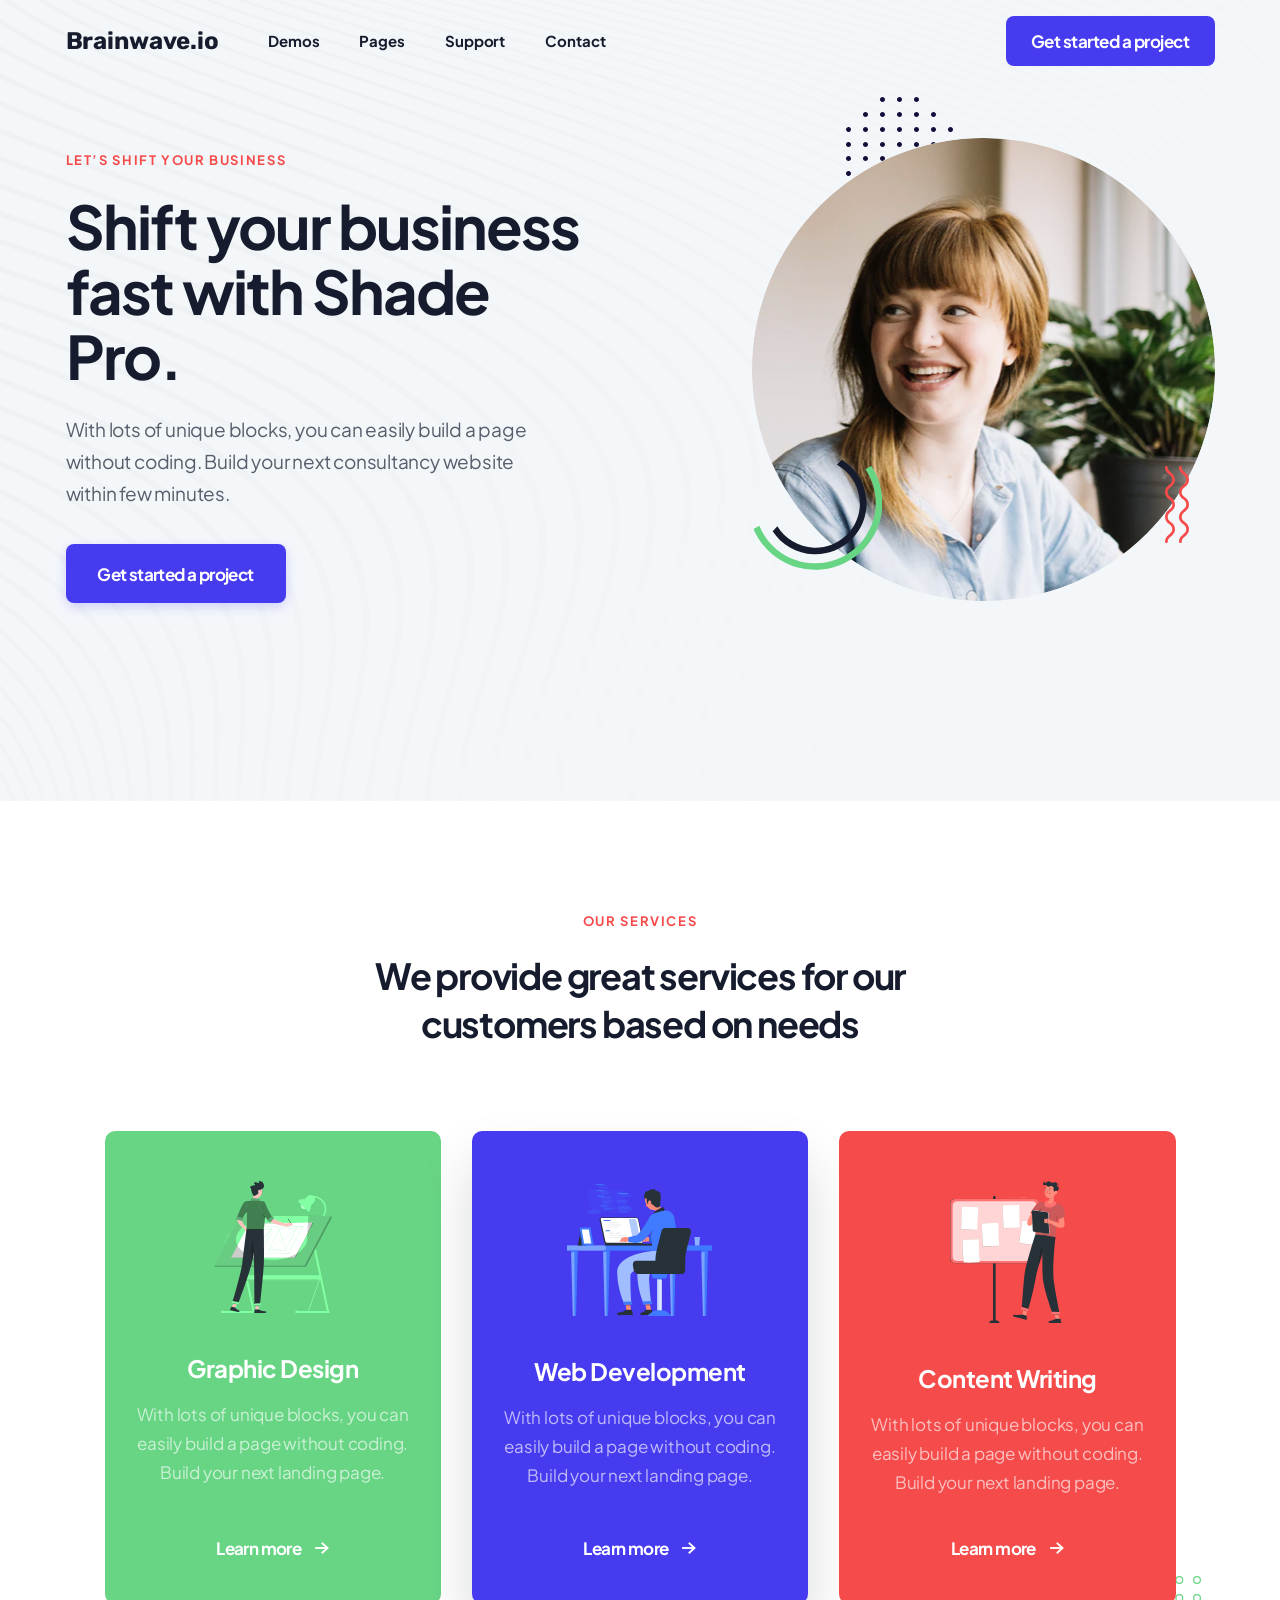
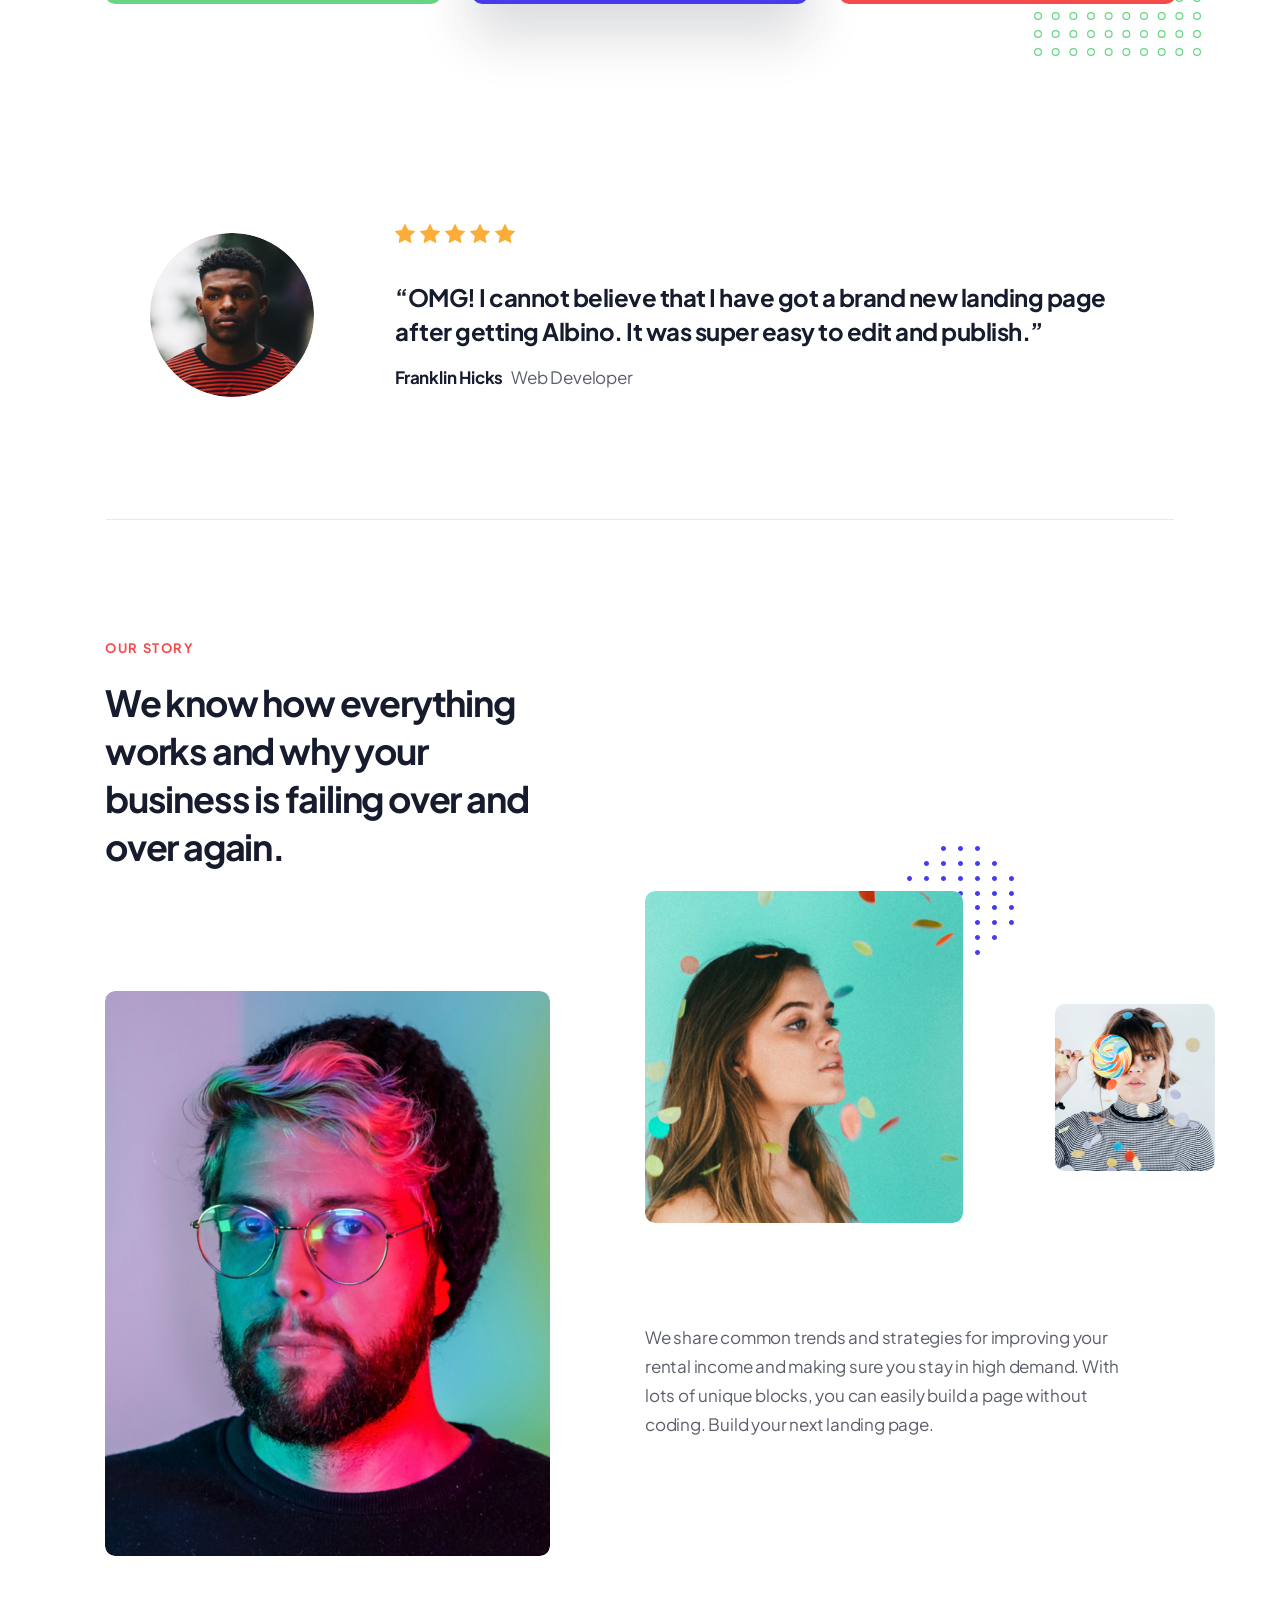
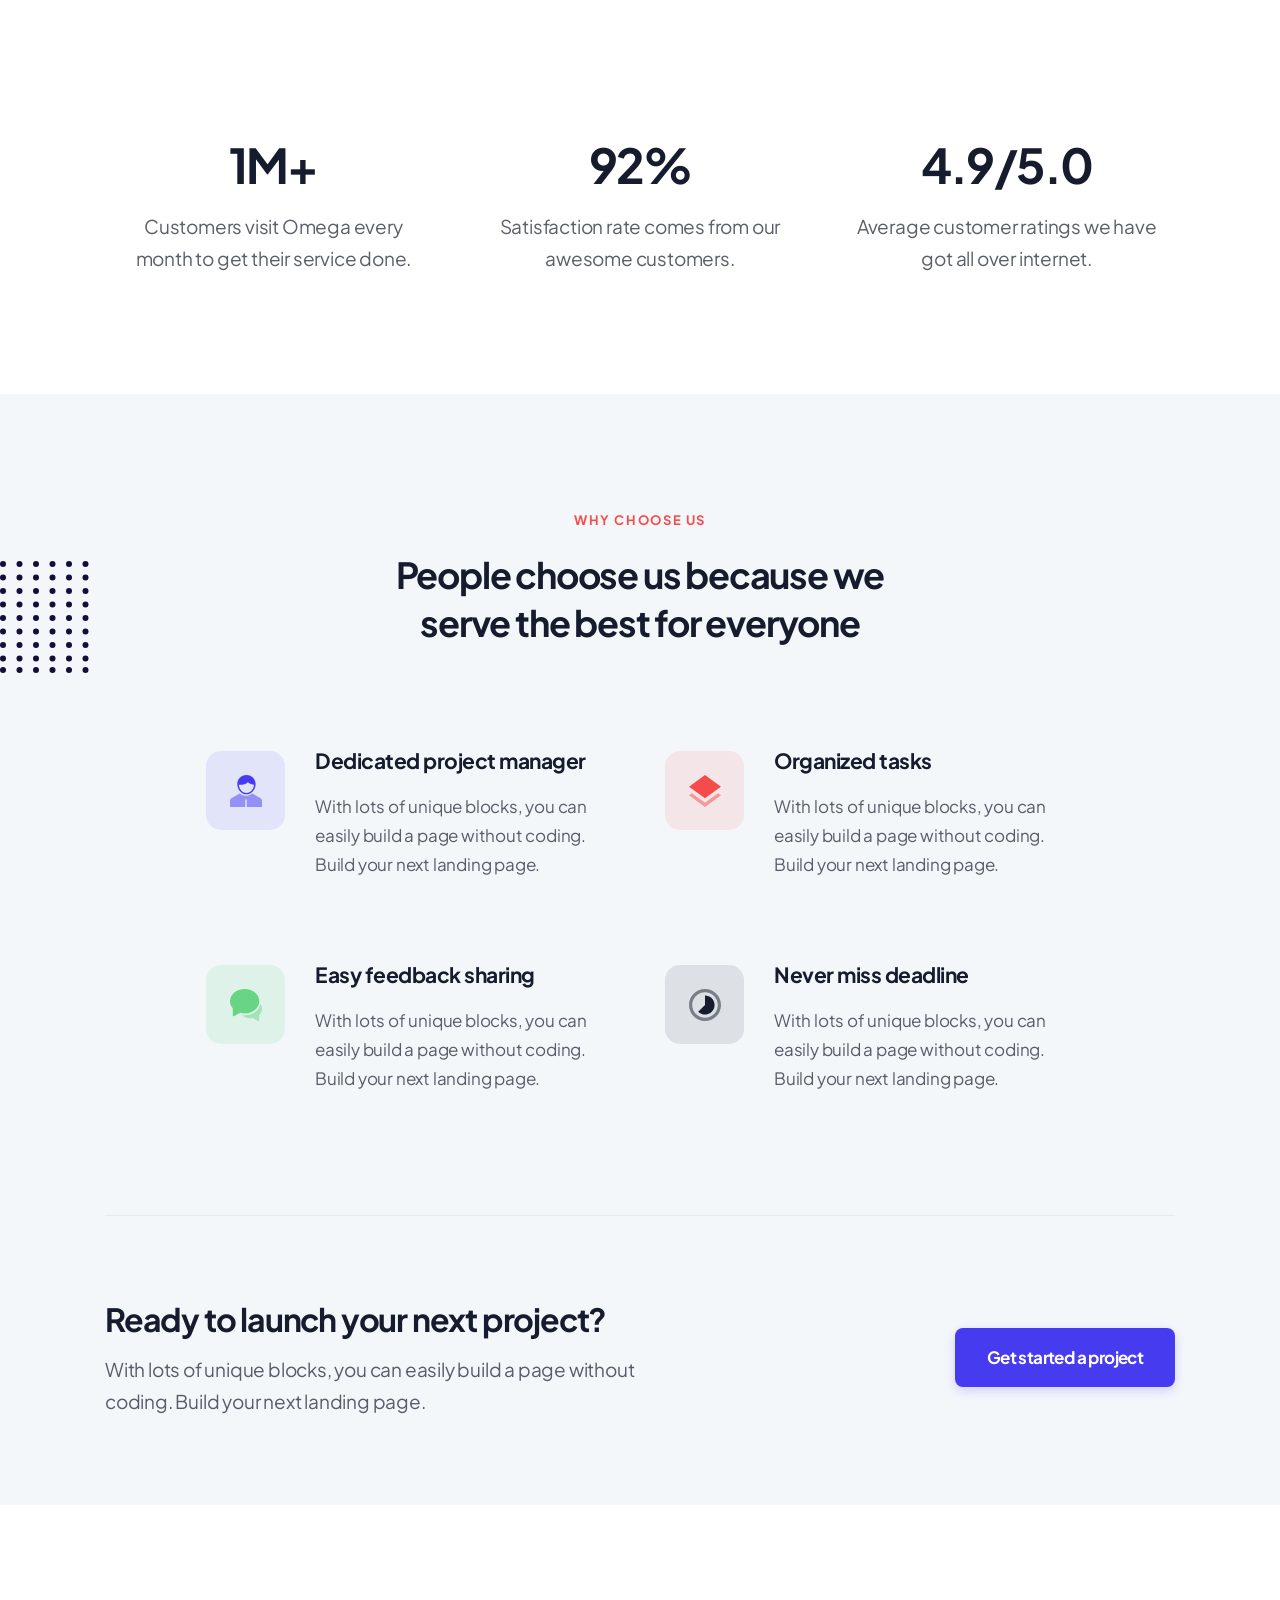
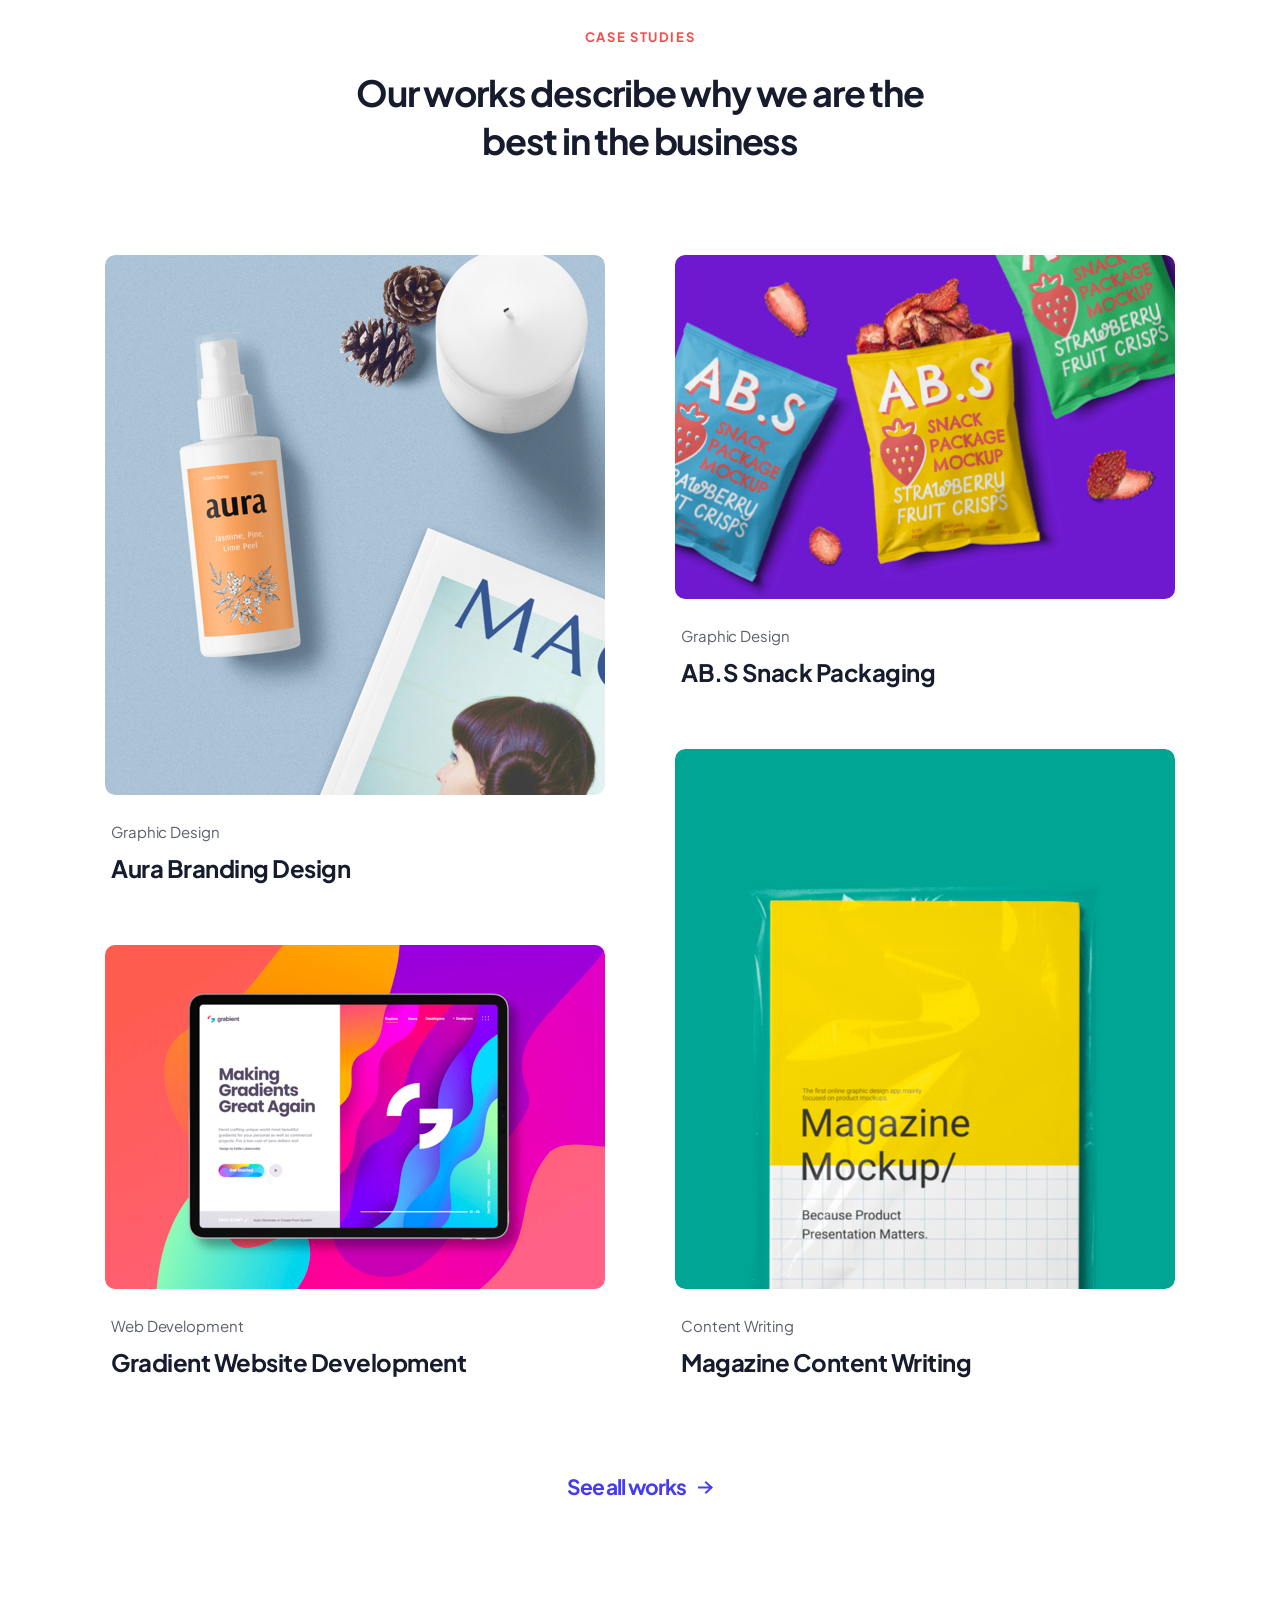
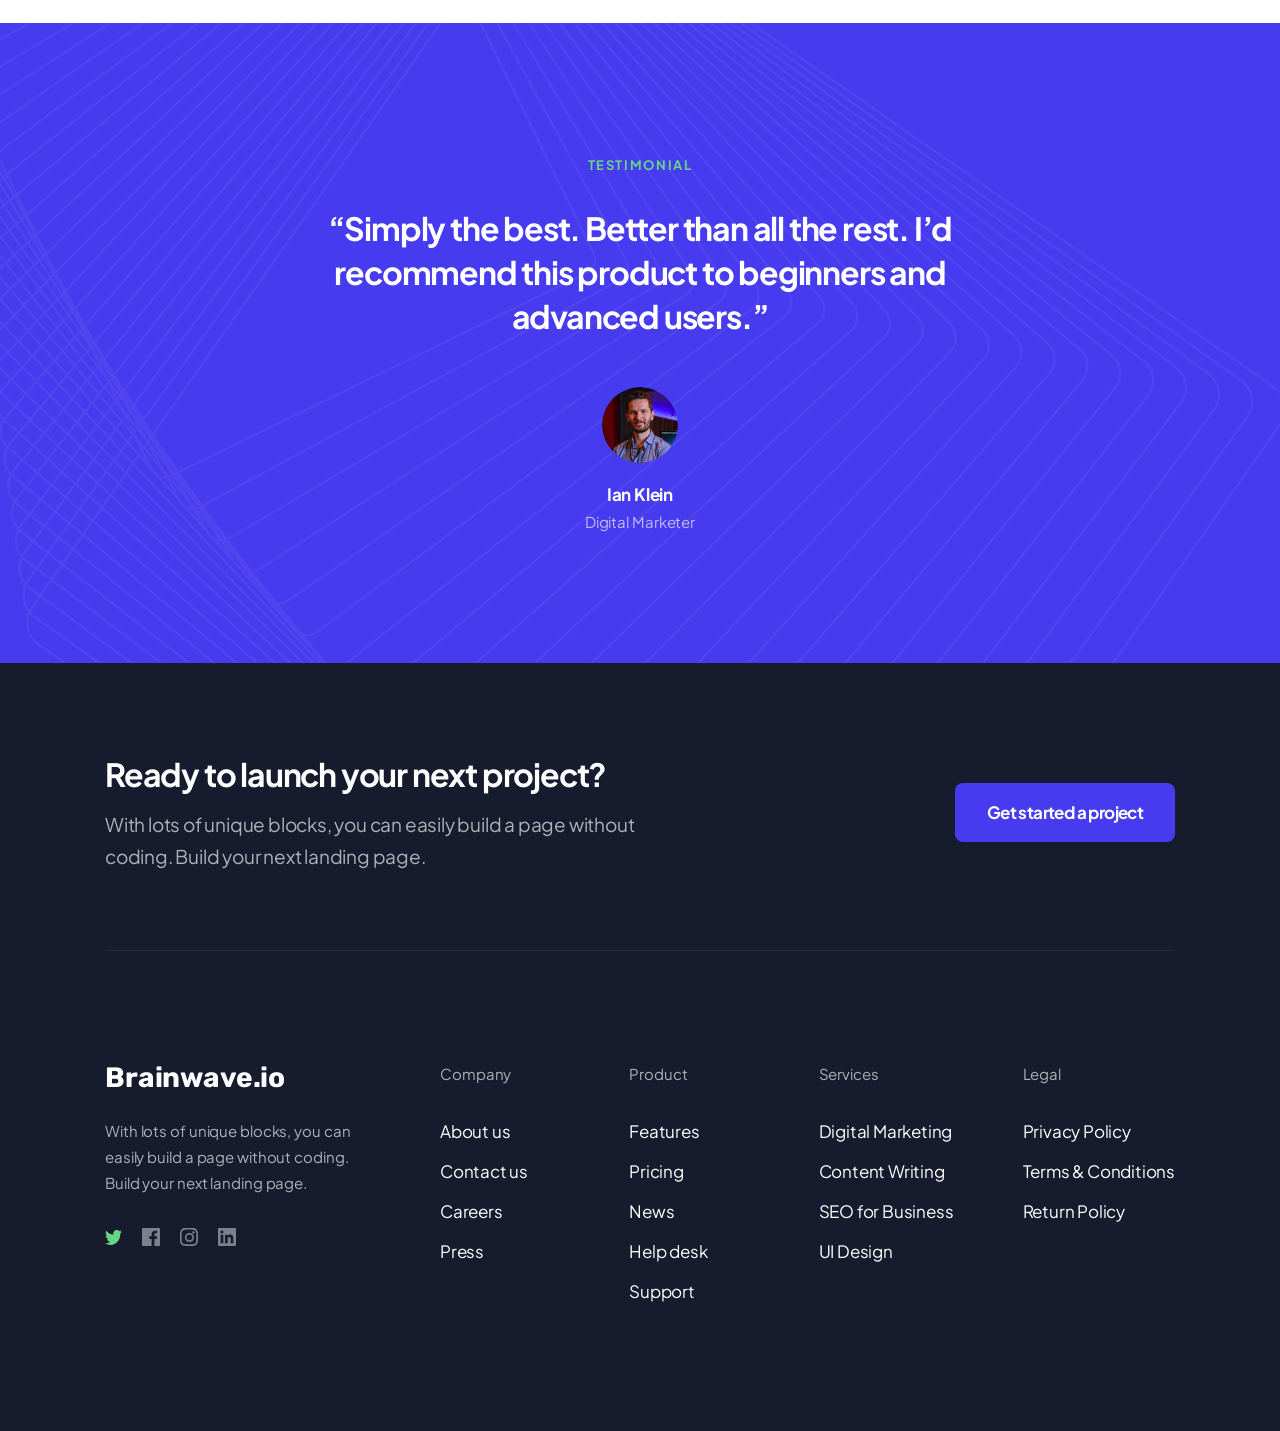
==== commit 22f61a9b: "Add files via upload" ====
--- a/index.html
+++ b/index.html
@@ -3,510 +3,532 @@
 <head>
   <meta charset="UTF-8">
   <meta name="viewport" content="width=device-width, initial-scale=1.0">
-  <title>Positivus — Navigating the digital landscape for success</title>
-  <meta name="description" content="Positivus is a digital marketing agency helping businesses grow and succeed online through SEO, PPC, social media marketing, and content creation.">
+  <title>Bài 11</title>
   <link rel="preconnect" href="https://fonts.googleapis.com">
   <link rel="preconnect" href="https://fonts.gstatic.com" crossorigin>
-  <link href="https://fonts.googleapis.com/css2?family=Space+Grotesk:wght@400;500&display=swap" rel="stylesheet">
+  <link href="https://fonts.googleapis.com/css2?family=Plus+Jakarta+Sans:wght@400;500;600;700&family=Rubik:wght@700&display=swap" rel="stylesheet">
   <link rel="stylesheet" href="style.css">
 </head>
 <body>
-
-  <header class="site-header">
-    <div class="container header__inner">
-      <a href="#" class="header__logo" aria-label="Positivus home">
-        <img src="img/logo-header.svg" alt="Positivus" width="220" height="36">
-      </a>
-      <nav class="header__nav" aria-label="Main navigation">
-        <a href="#about">About us</a>
-        <a href="#services">Services</a>
-        <a href="#use-cases">Use Cases</a>
-        <a href="#pricing">Pricing</a>
-        <a href="#blog">Blog</a>
-      </nav>
-      <a href="#contact" class="btn btn--secondary">Request a quote</a>
-      <button class="header__burger" type="button" aria-label="Open menu" aria-expanded="false" aria-controls="mobile-menu">
-        <span></span><span></span><span></span>
-      </button>
-    </div>
-  </header>
-
-  <div class="mobile-menu" id="mobile-menu" hidden>
-    <nav aria-label="Mobile navigation">
-      <a href="#about">About us</a>
-      <a href="#services">Services</a>
-      <a href="#use-cases">Use Cases</a>
-      <a href="#pricing">Pricing</a>
-      <a href="#blog">Blog</a>
-    </nav>
-    <a href="#contact" class="btn btn--secondary">Request a quote</a>
+  <div class="hero-wrapper" data-node-id="3114:1785">
+    <div class="hero-bg-texture" data-node-id="3114:1789" aria-hidden="true"></div>
+
+    <!-- Header -->
+    <header class="site-header" data-node-id="3114:1858">
+      <div class="header-container">
+        <div class="header-nav-group">
+          <a href="#" class="brand-logo" data-node-id="3114:1861">Brainwave.io</a>
+          <nav class="nav-links" id="navLinks" data-node-id="3114:1859">
+            <a href="#demos" class="nav-link">Demos</a>
+            <a href="#pages" class="nav-link">Pages</a>
+            <a href="#support" class="nav-link">Support</a>
+            <a href="#contact" class="nav-link">Contact</a>
+            <a href="#get-started" class="btn-primary btn-primary-mobile">Get started a project</a>
+          </nav>
+        </div>
+
+        <div class="header-actions">
+          <a href="#get-started" class="btn-primary" data-node-id="3114:1860">Get started a project</a>
+          <button class="menu-toggle" id="menuToggle" aria-label="Toggle navigation" aria-expanded="false">
+            <span class="bar"></span>
+            <span class="bar"></span>
+            <span class="bar"></span>
+          </button>
+        </div>
+      </div>
+    </header>
+
+    <section class="hero-section">
+      <div class="hero-container">
+        <div class="hero-content" data-node-id="3114:1790">
+          <p class="hero-eyebrow" data-node-id="3114:1793">Let’s shift your business</p>
+          <h1 class="hero-title" data-node-id="3114:1792">Shift your business fast with Shade Pro.</h1>
+          <p class="hero-desc" data-node-id="3114:1794">
+            With lots of unique blocks, you can easily build a page without coding. Build your next consultancy website within few minutes.
+          </p>
+          <div class="hero-cta" data-node-id="3114:1791">
+            <a href="#get-started" class="btn-hero">Get started a project</a>
+          </div>
+        </div>
+
+
+        <div class="hero-graphics" data-node-id="3114:1795">
+          <img src="img/dots.svg" alt="" class="hero-decor-dots" data-node-id="3114:1796" aria-hidden="true">
+
+          <div class="hero-photo-circle" data-node-id="3114:1841">
+            <img src="img/hero-oval.png" alt="Smiling professional" class="hero-photo" width="463" height="463">
+          </div>
+
+          <img src="img/arcs.svg" alt="" class="hero-decor-arcs" data-node-id="3114:1842" aria-hidden="true">
+
+          <div class="hero-decor-waves" data-node-id="3114:1853" aria-hidden="true">
+            <img src="img/wave2.svg" alt="" class="wave-line">
+            <img src="img/wave1.svg" alt="" class="wave-line">
+          </div>
+        </div>
+      </div>
+    </section>
   </div>
 
-  <main>
-
-  <section class="hero" id="about">
-    <div class="container hero__inner">
-      <div class="hero__content">
-        <h1 class="hero__title">Navigating the digital landscape for success</h1>
-        <p class="hero__text">Our digital marketing agency helps businesses grow and succeed online through a range of services including SEO, PPC, social media marketing, and content creation.</p>
-        <a href="#contact" class="btn btn--primary">Book a consultation</a>
-      </div>
-      <div class="hero__illustration">
-        <img src="img/hero-illustration.svg" alt="Digital marketing illustration" width="600" height="515">
-      </div>
-    </div>
-  </section>
-
-  <section class="logos" aria-label="Our clients">
-    <div class="container logos__inner">
-      <img src="img/logo-amazon.svg" alt="Amazon" width="125" height="48">
-      <img src="img/logo-dribbble.svg" alt="Dribbble" width="127" height="48">
-      <img src="img/logo-hubspot.svg" alt="HubSpot" width="129" height="48">
-      <img src="img/logo-notion.svg" alt="Notion" width="146" height="48">
-      <img src="img/logo-netflix.svg" alt="Netflix" width="126" height="48">
-      <img src="img/logo-zoom.svg" alt="Zoom" width="111" height="48">
-    </div>
-  </section>
-
-  <section class="section section--services" id="services">
-    <div class="container">
-      <div class="section__head">
-        <h2 class="section__title"><span class="badge badge--green">Services</span></h2>
-        <p class="section__desc">At our digital marketing agency, we offer a range of services to help businesses grow and succeed online. These services include:</p>
-      </div>
-      <div class="services__grid">
-
-        <article class="service-card service-card--green">
-          <div class="service-card__body">
-            <h3 class="service-card__title"><span class="badge badge--white">Search engine</span><br><span class="badge badge--white">optimization</span></h3>
-            <a href="#" class="service-card__link">
-              <img src="img/icons/link-arrow.svg" alt="" width="41" height="41">
-              <span>Learn more</span>
-            </a>
-          </div>
-          <div class="service-card__art">
-            <img src="img/service-search.svg" alt="" width="210" height="170">
-          </div>
-        </article>
-
-        <article class="service-card service-card--dark">
-          <div class="service-card__body">
-            <h3 class="service-card__title"><span class="badge badge--green">Pay-per-click</span><br><span class="badge badge--green">advertising</span></h3>
-            <a href="#" class="service-card__link service-card__link--light">
-              <img src="img/icons/link-arrow-white.svg" alt="" width="41" height="41">
-              <span>Learn more</span>
-            </a>
-          </div>
-          <div class="service-card__art">
-            <img src="img/service-windows.svg" alt="" width="210" height="170">
-          </div>
-        </article>
-
-        <article class="service-card service-card--grey">
-          <div class="service-card__body">
-            <h3 class="service-card__title"><span class="badge badge--green">Social Media</span><br><span class="badge badge--green">Marketing</span></h3>
-            <a href="#" class="service-card__link">
-              <img src="img/icons/link-arrow.svg" alt="" width="41" height="41">
-              <span>Learn more</span>
-            </a>
-          </div>
-          <div class="service-card__art">
-            <img src="img/service-likes.svg" alt="" width="210" height="170">
-          </div>
-        </article>
-
-        <article class="service-card service-card--green">
-          <div class="service-card__body">
-            <h3 class="service-card__title"><span class="badge badge--white">Email</span><br><span class="badge badge--white">Marketing</span></h3>
-            <a href="#" class="service-card__link">
-              <img src="img/icons/link-arrow.svg" alt="" width="41" height="41">
-              <span>Learn more</span>
-            </a>
-          </div>
-          <div class="service-card__art">
-            <img src="img/service-messages.svg" alt="" width="210" height="170">
-          </div>
-        </article>
-
-        <article class="service-card service-card--dark">
-          <div class="service-card__body">
-            <h3 class="service-card__title"><span class="badge badge--green">Content</span><br><span class="badge badge--green">Creation</span></h3>
-            <a href="#" class="service-card__link service-card__link--light">
-              <img src="img/icons/link-arrow-white.svg" alt="" width="41" height="41">
-              <span>Learn more</span>
-            </a>
-          </div>
-          <div class="service-card__art">
-            <img src="img/service-select.svg" alt="" width="210" height="170">
-          </div>
-        </article>
-
-        <article class="service-card service-card--grey">
-          <div class="service-card__body">
-            <h3 class="service-card__title"><span class="badge badge--green">Analytics and</span><br><span class="badge badge--green">Tracking</span></h3>
-            <a href="#" class="service-card__link">
-              <img src="img/icons/link-arrow.svg" alt="" width="41" height="41">
-              <span>Learn more</span>
-            </a>
-          </div>
-          <div class="service-card__art">
-            <img src="img/service-analytics.svg" alt="" width="210" height="170">
-          </div>
-        </article>
-
-      </div>
-    </div>
-  </section>
-
-<section class="cta CTABLOCK">
-    <div class="container cta__inner cardgrey">
-      <div class="cta__text cardgreyleft">
-        <h3 class="cta__title">Let’s make things happen</h3>
-        <p class="cta__desc">Contact us today to learn more about how our digital marketing services can help your business grow and succeed online.</p>
-        <a href="#contact" class="btn btn--primary cardgreybutton"><p>Get your free proposal</p></a>
-      </div>
-      <div class="cta__art">
-        <img src="img/cta-illustration.svg" alt="" width="494" height="394">
-      </div>
-    </div>
-  </section>
-
-  <section class="section section--cases" id="use-cases">
-    <div class="container">
-      <div class="section__head">
-        <h2 class="section__title"><span class="badge badge--green">Case Studies</span></h2>
-        <p class="section__desc">Explore Real-Life Examples of Our Proven Digital Marketing Success through Our Case Studies</p>
-      </div>
-      <div class="cases__card">
-        <div class="case">
-          <p>For a local restaurant, we implemented a targeted PPC campaign that resulted in a 50% increase in website traffic and a 25% increase in sales.</p>
-          <a href="#" class="case__link">
+
+  <section class="services-section" data-node-id="3114:1428">
+    <div class="services-container">
+      <!-- Title -->
+      <div class="services-header" data-node-id="3114:1782">
+        <p class="services-eyebrow" data-node-id="3114:1783">Our services</p>
+        <h2 class="services-title" data-node-id="3114:1784">We provide great services for our customers based on needs</h2>
+      </div>
+
+
+      <div class="services-grid" data-node-id="3114:1934">
+
+        <div class="service-card card-green" data-node-id="3114:1680">
+          <div class="card-illustration card-illustration-1" data-node-id="3114:1687">
+            <img src="img/service-table-1.svg" class="ill-table" alt="">
+            <img src="img/service-char-1.svg" class="ill-char" alt="">
+          </div>
+          <h3 class="card-title" data-node-id="3114:1685">Graphic Design</h3>
+          <p class="card-desc" data-node-id="3114:1686">
+            With lots of unique blocks, you can easily build a page without coding. Build your next landing page.
+          </p>
+          <a href="#learn-more" class="card-link" data-node-id="3114:1684">
             <span>Learn more</span>
-            <img src="img/icons/link-arrow-white.svg" alt="" width="18" height="12">
+            <img src="img/arrow-right.svg" alt="" class="card-arrow" aria-hidden="true">
           </a>
         </div>
-        <div class="cases__divider" aria-hidden="true"></div>
-        <div class="case">
-          <p>For a B2B software company, we developed an SEO strategy that resulted in a first page ranking for key keywords and a 200% increase in organic traffic.</p>
-          <a href="#" class="case__link">
+
+        <div class="service-card card-blue" data-node-id="3114:1559">
+          <div class="card-illustration card-illustration-2" data-node-id="3114:1564">
+            <img src="img/service-desk-2.svg" class="ill-desk" alt="">
+            <img src="img/service-char-2.svg" class="ill-char" alt="">
+          </div>
+          <h3 class="card-title" data-node-id="3114:1678">Web Development</h3>
+          <p class="card-desc" data-node-id="3114:1679">
+            With lots of unique blocks, you can easily build a page without coding. Build your next landing page.
+          </p>
+          <a href="#learn-more" class="card-link" data-node-id="3114:1563">
             <span>Learn more</span>
-            <img src="img/icons/link-arrow-white.svg" alt="" width="18" height="12">
+            <img src="img/arrow-right.svg" alt="" class="card-arrow" aria-hidden="true">
           </a>
         </div>
-        <div class="cases__divider" aria-hidden="true"></div>
-        <div class="case">
-          <p>For a national retail chain, we created a social media marketing campaign that increased followers by 25% and generated a 20% increase in online sales.</p>
-          <a href="#" class="case__link">
+
+
+        <div class="service-card card-red" data-node-id="3114:1480">
+          <div class="card-illustration card-illustration-3" data-node-id="3114:1486">
+            <img src="img/service-board-3.svg" class="ill-board" alt="">
+            <img src="img/service-char-3.svg" class="ill-char" alt="">
+          </div>
+          <h3 class="card-title" data-node-id="3114:1484">Content Writing</h3>
+          <p class="card-desc" data-node-id="3114:1485">
+            With lots of unique blocks, you can easily build a page without coding. Build your next landing page.
+          </p>
+          <a href="#learn-more" class="card-link" data-node-id="3114:1483">
             <span>Learn more</span>
-            <img src="img/icons/link-arrow-white.svg" alt="" width="18" height="12">
+            <img src="img/arrow-right.svg" alt="" class="card-arrow" aria-hidden="true">
           </a>
         </div>
-      </div>
-    </div>
-  </section>
-
-  <section class="section section--process" id="process">
-    <div class="container">
-      <div class="section__head">
-        <h2 class="section__title"><span class="badge badge--green">Our Working Process</span></h2>
-        <p class="section__desc">Step-by-Step Guide to Achieving Your Business Goals</p>
-      </div>
-      <div class="process__list">
-        <article class="process__item process__item--open">
-          <header class="process__head">
-            <div class="process__label">
-              <span class="process__num">01</span>
-              <h3 class="process__name">Consultation</h3>
-            </div>
-            <span class="process__icon"><img src="img/icons/minus-icon.svg" alt="" width="58" height="58"></span>
-          </header>
-          <div class="process__body">
-            <p>During the initial consultation, we will discuss your business goals and objectives, target audience, and current marketing efforts. This will allow us to understand your needs and tailor our services to best fit your requirements.</p>
-          </div>
-        </article>
-
-        <article class="process__item">
-          <header class="process__head">
-            <div class="process__label">
-              <span class="process__num">02</span>
-              <h3 class="process__name">Research and Strategy Development</h3>
-            </div>
-            <span class="process__icon"><img src="img/icons/plus-icon.svg" alt="" width="58" height="58"></span>
-          </header>
-        </article>
-
-        <article class="process__item">
-          <header class="process__head">
-            <div class="process__label">
-              <span class="process__num">03</span>
-              <h3 class="process__name">Implementation</h3>
-            </div>
-            <span class="process__icon"><img src="img/icons/plus-icon.svg" alt="" width="58" height="58"></span>
-          </header>
-        </article>
-
-        <article class="process__item">
-          <header class="process__head">
-            <div class="process__label">
-              <span class="process__num">04</span>
-              <h3 class="process__name">Monitoring and Optimization</h3>
-            </div>
-            <span class="process__icon"><img src="img/icons/plus-icon.svg" alt="" width="58" height="58"></span>
-          </header>
-        </article>
-
-        <article class="process__item">
-          <header class="process__head">
-            <div class="process__label">
-              <span class="process__num">05</span>
-              <h3 class="process__name">Reporting and Communication</h3>
-            </div>
-            <span class="process__icon"><img src="img/icons/plus-icon.svg" alt="" width="58" height="58"></span>
-          </header>
-        </article>
-
-        <article class="process__item">
-          <header class="process__head">
-            <div class="process__label">
-              <span class="process__num">06</span>
-              <h3 class="process__name">Continual Improvement</h3>
-            </div>
-            <span class="process__icon"><img src="img/icons/plus-icon.svg" alt="" width="58" height="58"></span>
-          </header>
-        </article>
-      </div>
-    </div>
-  </section>
-
-  <section class="section section--team" id="team">
-    <div class="container">
-      <div class="section__head">
-        <h2 class="section__title"><span class="badge badge--green">Team</span></h2>
-        <p class="section__desc">Meet the skilled and experienced team behind our successful digital marketing strategies</p>
-      </div>
-      <div class="team__grid">
-
-        <article class="team-card">
-          <div class="team-card__person">
-            <div class="team-card__avatar"><img src="img/team/team-john-smith.png" alt="John Smith"></div>
-            <div class="team-card__info">
-              <h4 class="team-card__name">John Smith</h4>
-              <p class="team-card__role">CEO and Founder</p>
-            </div>
-            <a class="team-card__social" href="#" aria-label="LinkedIn"><img src="img/icons/team-social.svg" alt="" width="34" height="34"></a>
-          </div>
-          <hr class="team-card__rule">
-          <p class="team-card__bio">10+ years of experience in digital marketing. Expertise in SEO, PPC, and content strategy</p>
-        </article>
-
-        <article class="team-card">
-          <div class="team-card__person">
-            <div class="team-card__avatar"><img src="img/team/team-jane-doe.png" alt="Jane Doe"></div>
-            <div class="team-card__info">
-              <h4 class="team-card__name">Jane Doe</h4>
-              <p class="team-card__role">Director of Operations</p>
-            </div>
-            <a class="team-card__social" href="#" aria-label="LinkedIn"><img src="img/icons/team-social.svg" alt="" width="34" height="34"></a>
-          </div>
-          <hr class="team-card__rule">
-          <p class="team-card__bio">7+ years of experience in project management and team leadership. Strong organizational and communication skills</p>
-        </article>
-
-        <article class="team-card">
-          <div class="team-card__person">
-            <div class="team-card__avatar"><img src="img/team/team-michael-brown.png" alt="Michael Brown"></div>
-            <div class="team-card__info">
-              <h4 class="team-card__name">Michael Brown</h4>
-              <p class="team-card__role">Senior SEO Specialist</p>
-            </div>
-            <a class="team-card__social" href="#" aria-label="LinkedIn"><img src="img/icons/team-social.svg" alt="" width="34" height="34"></a>
-          </div>
-          <hr class="team-card__rule">
-          <p class="team-card__bio">5+ years of experience in SEO and content creation. Proficient in keyword research and on-page optimization</p>
-        </article>
-
-        <article class="team-card">
-          <div class="team-card__person">
-            <div class="team-card__avatar"><img src="img/team/team-emily-johnson.png" alt="Emily Johnson"></div>
-            <div class="team-card__info">
-              <h4 class="team-card__name">Emily Johnson</h4>
-              <p class="team-card__role">PPC Manager</p>
-            </div>
-            <a class="team-card__social" href="#" aria-label="LinkedIn"><img src="img/icons/team-social.svg" alt="" width="34" height="34"></a>
-          </div>
-          <hr class="team-card__rule">
-          <p class="team-card__bio">3+ years of experience in paid search advertising. Skilled in campaign management and performance analysis</p>
-        </article>
-
-        <article class="team-card">
-          <div class="team-card__person">
-            <div class="team-card__avatar"><img src="img/team/team-brian-williams.png" alt="Brian Williams"></div>
-            <div class="team-card__info">
-              <h4 class="team-card__name">Brian Williams</h4>
-              <p class="team-card__role">Social Media Specialist</p>
-            </div>
-            <a class="team-card__social" href="#" aria-label="LinkedIn"><img src="img/icons/team-social.svg" alt="" width="34" height="34"></a>
-          </div>
-          <hr class="team-card__rule">
-          <p class="team-card__bio">4+ years of experience in social media marketing. Proficient in creating and scheduling content, analyzing metrics, and building engagement</p>
-        </article>
-
-        <article class="team-card">
-          <div class="team-card__person">
-            <div class="team-card__avatar"><img src="img/team/team-sarah-kim.png" alt="Sarah Kim"></div>
-            <div class="team-card__info">
-              <h4 class="team-card__name">Sarah Kim</h4>
-              <p class="team-card__role">Content Creator</p>
-            </div>
-            <a class="team-card__social" href="#" aria-label="LinkedIn"><img src="img/icons/team-social.svg" alt="" width="34" height="34"></a>
-          </div>
-          <hr class="team-card__rule">
-          <p class="team-card__bio">2+ years of experience in writing and editing. Skilled in creating compelling, SEO-optimized content for various industries</p>
-        </article>
-
-      </div>
-      <div class="team__cta">
-        <a href="#" class="btn btn--primary">See all team</a>
-      </div>
-    </div>
-  </section>
-
- <section class="section section--testimonials" id="testimonials">
-    <div class="container">
-      <div class="section__head Test">
-        <h2 class="section__title box4"><span class="badge badge--green">Testimonials</span></h2>
-        <p class="section__desc">Hear from Our Satisfied Clients: Read Our Testimonials to Learn More about Our Digital Marketing Services</p>
-      </div>
-      <div class="testimonials__block Testblock">
-        <div class="testimonials__track testtop">
-          <article class="testimonial testtopmain">
-            <div class="testimonial__bubble testtopmain1">
-              <p>“We have been working with Positivus for the past year and have seen a significant increase in website traffic and leads as a result of their efforts. The team is professional, responsive, and truly cares about the success of our business. We highly recommend Positivus to any company looking to grow their online presence.”</p>
-            </div>
-            <div class="testimonial__author testtopmain2">
-              <h4>John Smith</h4>
-              <p>Marketing Director at XYZ Corp</p>
-            </div>
+
+        <!-- Decorative dotted rings -->
+        <img src="img/dots-ring-grid.svg" class="services-decor-rings" data-node-id="3114:1429" alt="" aria-hidden="true">
+      </div>
+    </div>
+  </section>
+
+  <!-- Testimonial Section -->
+  <section class="testimonial-section" data-node-id="3114:1411">
+    <div class="testimonial-container">
+      <div class="testimonial-inner" data-node-id="3114:1412">
+        <!-- Avatar -->
+        <div class="testimonial-avatar-wrap" data-node-id="3114:1414">
+          <img src="img/testimonial-avatar.png" alt="Franklin Hicks" class="testimonial-avatar" width="164" height="164">
+        </div>
+
+        <!-- Content -->
+        <div class="testimonial-content">
+          <!-- Stars -->
+          <div class="testimonial-stars" data-node-id="3114:1416" aria-label="5 out of 5 stars">
+            <img src="img/star.svg" alt="" class="star-icon">
+            <img src="img/star.svg" alt="" class="star-icon">
+            <img src="img/star.svg" alt="" class="star-icon">
+            <img src="img/star.svg" alt="" class="star-icon">
+            <img src="img/star.svg" alt="" class="star-icon">
+          </div>
+
+          <!-- Quote -->
+          <blockquote class="testimonial-quote" data-node-id="3114:1415">
+            “OMG! I cannot believe that I have got a brand new landing page after getting Albino. It was super easy to edit and publish.”
+          </blockquote>
+
+          <!-- Author -->
+          <div class="testimonial-author" data-node-id="3114:1413">
+            <span class="author-name" data-node-id="I3114:1413;0:4621">Franklin Hicks</span>
+            <span class="author-role" data-node-id="I3114:1413;0:4622">Web Developer</span>
+          </div>
+        </div>
+      </div>
+
+      <!-- Divider line -->
+      <div class="testimonial-divider" data-node-id="3114:1427" aria-hidden="true"></div>
+    </div>
+  </section>
+
+  <!-- About / Our Story Section -->
+  <section class="about-section" data-node-id="3114:1352">
+    <div class="about-container">
+      <!-- Left Column: Title & Large Photo -->
+      <div class="about-col-left">
+        <div class="about-header" data-node-id="3114:1353">
+          <p class="about-eyebrow" data-node-id="3114:1354">Our Story</p>
+          <h2 class="about-title" data-node-id="3114:1355">
+            We know how everything works and why your business is failing over and over again.
+          </h2>
+        </div>
+
+        <div class="about-photo-large-wrap" data-node-id="3114:1362">
+          <img src="img/about-photo-large.png" alt="Creative team lead" class="about-photo-large" data-node-id="3114:1363" width="445" height="565">
+        </div>
+      </div>
+
+      <!-- Right Column: Photo Collage & Description -->
+      <div class="about-col-right">
+        <div class="about-collage">
+          <!-- Dots decoration -->
+          <img src="img/about-dots.svg" class="about-decor-dots" data-node-id="3114:1366" alt="" aria-hidden="true">
+
+          <!-- Middle photo -->
+          <div class="about-photo-mid-wrap" data-node-id="3114:1356">
+            <img src="img/about-photo-mid.png" alt="Creative team collaboration" class="about-photo-mid" data-node-id="3114:1357" width="318" height="332">
+          </div>
+
+          <!-- Small photo -->
+          <div class="about-photo-small-wrap" data-node-id="3114:1359">
+            <img src="img/about-photo-small.png" alt="Innovative design concept" class="about-photo-small" data-node-id="3114:1360" width="160" height="167">
+          </div>
+        </div>
+
+        <!-- Description Paragraph -->
+        <p class="about-desc" data-node-id="3114:1365">
+          We share common trends and strategies for improving your rental income and making sure you stay in high demand. With lots of unique blocks, you can easily build a page without coding. Build your next landing page.
+        </p>
+      </div>
+    </div>
+  </section>
+
+  <!-- Facts / Stats Section -->
+  <section class="facts-section" data-node-id="3114:1342">
+    <div class="facts-container">
+      <div class="fact-item" data-node-id="3114:1343">
+        <p class="fact-number" data-node-id="3114:1344">1M+</p>
+        <p class="fact-desc" data-node-id="3114:1345">Customers visit Omega every month to get their service done.</p>
+      </div>
+
+      <div class="fact-item" data-node-id="3114:1346">
+        <p class="fact-number" data-node-id="3114:1347">92%</p>
+        <p class="fact-desc" data-node-id="3114:1348">Satisfaction rate comes from our awesome customers.</p>
+      </div>
+
+      <div class="fact-item" data-node-id="3114:1349">
+        <p class="fact-number" data-node-id="3114:1350">4.9/5.0</p>
+        <p class="fact-desc" data-node-id="3114:1351">Average customer ratings we have got all over internet.</p>
+      </div>
+    </div>
+  </section>
+
+  <!-- Features Section -->
+  <section class="features-section" data-node-id="3114:1190">
+    <img src="img/features-dots.svg" class="features-decor-dots" data-node-id="3114:1237" alt="" aria-hidden="true" width="89" height="112">
+
+    <div class="features-container">
+      <!-- Section Header -->
+      <div class="features-header" data-node-id="3114:1233">
+        <p class="features-eyebrow" data-node-id="3114:1234">Why choose us</p>
+        <h2 class="features-title" data-node-id="3114:1235">
+          People choose us because we serve the best for everyone
+        </h2>
+      </div>
+
+      <!-- Features 2x2 Grid -->
+      <div class="features-grid">
+        <!-- Feature 1: Dedicated project manager -->
+        <div class="feature-item" data-node-id="3114:1205">
+          <div class="feature-icon-box icon-box-purple" data-node-id="3114:1208">
+            <img src="img/feature-icon-user.svg" alt="" class="feature-icon" data-node-id="3114:1210">
+          </div>
+          <div class="feature-text">
+            <h3 class="feature-item-title" data-node-id="3114:1206">Dedicated project manager</h3>
+            <p class="feature-item-desc" data-node-id="3114:1207">
+              With lots of unique blocks, you can easily build a page without coding. Build your next landing page.
+            </p>
+          </div>
+        </div>
+
+        <!-- Feature 2: Organized tasks -->
+        <div class="feature-item" data-node-id="3114:1197">
+          <div class="feature-icon-box icon-box-red" data-node-id="3114:1200">
+            <img src="img/feature-icon-layers.svg" alt="" class="feature-icon" data-node-id="3114:1202">
+          </div>
+          <div class="feature-text">
+            <h3 class="feature-item-title" data-node-id="3114:1198">Organized tasks</h3>
+            <p class="feature-item-desc" data-node-id="3114:1199">
+              With lots of unique blocks, you can easily build a page without coding. Build your next landing page.
+            </p>
+          </div>
+        </div>
+
+        <!-- Feature 3: Easy feedback sharing -->
+        <div class="feature-item" data-node-id="3114:1225">
+          <div class="feature-icon-box icon-box-green" data-node-id="3114:1228">
+            <img src="img/feature-icon-chat.svg" alt="" class="feature-icon" data-node-id="3114:1230">
+          </div>
+          <div class="feature-text">
+            <h3 class="feature-item-title" data-node-id="3114:1226">Easy feedback sharing</h3>
+            <p class="feature-item-desc" data-node-id="3114:1227">
+              With lots of unique blocks, you can easily build a page without coding. Build your next landing page.
+            </p>
+          </div>
+        </div>
+
+        <!-- Feature 4: Never miss deadline -->
+        <div class="feature-item" data-node-id="3114:1215">
+          <div class="feature-icon-box icon-box-dark" data-node-id="3114:1218">
+            <img src="img/feature-icon-clock.svg" alt="" class="feature-icon" data-node-id="3114:1220">
+          </div>
+          <div class="feature-text">
+            <h3 class="feature-item-title" data-node-id="3114:1216">Never miss deadline</h3>
+            <p class="feature-item-desc" data-node-id="3114:1217">
+              With lots of unique blocks, you can easily build a page without coding. Build your next landing page.
+            </p>
+          </div>
+        </div>
+      </div>
+
+      <!-- Divider Line -->
+      <div class="features-divider" data-node-id="3114:1236" aria-hidden="true"></div>
+
+      <!-- Bottom CTA Banner -->
+      <div class="features-cta" data-node-id="3114:1192">
+        <div class="cta-content" data-node-id="3114:1193">
+          <h2 class="cta-title" data-node-id="3114:1195">Ready to launch your next project?</h2>
+          <p class="cta-desc" data-node-id="3114:1194">
+            With lots of unique blocks, you can easily build a page without coding. Build your next landing page.
+          </p>
+        </div>
+        <div class="cta-action" data-node-id="3114:1196">
+          <a href="#get-started" class="btn-hero">Get started a project</a>
+        </div>
+      </div>
+    </div>
+  </section>
+
+  <!-- Works / Case Studies Section (Node 3114:1161) -->
+  <section class="works-section" data-node-id="3114:1161">
+    <div class="works-container">
+      <!-- Section Header -->
+      <div class="works-header" data-node-id="3114:1186">
+        <p class="works-eyebrow" data-node-id="3114:1187">Case studies</p>
+        <h2 class="works-title" data-node-id="3114:1188">
+          Our works describe why we are the best in the business
+        </h2>
+      </div>
+
+      <!-- Asymmetric 2-Column Grid -->
+      <div class="works-grid">
+        <!-- Left Column -->
+        <div class="works-col works-col-left">
+          <!-- Card 1: Aura Branding Design (Tall) -->
+          <article class="work-card" data-node-id="3114:1162">
+            <a href="#work-aura" class="work-card-link">
+              <div class="work-card-img-wrap img-tall" data-node-id="3114:1164">
+                <img src="img/work-aura.png" alt="Aura Branding Design" class="work-card-img" width="500" height="540">
+              </div>
+              <div class="work-card-info">
+                <p class="work-card-cat" data-node-id="3114:1167">Graphic Design</p>
+                <h3 class="work-card-title" data-node-id="3114:1166">Aura Branding Design</h3>
+              </div>
+            </a>
           </article>
-          <article class="testimonial testtopmain">
-            <div class="testimonial__bubble testtopmain1">
-              <p>“We have been working with Positivus for the past year and have seen a significant increase in website traffic and leads as a result of their efforts. The team is professional, responsive, and truly cares about the success of our business. We highly recommend Positivus to any company looking to grow their online presence.”</p>
-            </div>
-            <div class="testimonial__author testtopmain2">
-              <h4>Jane Doe</h4>
-              <p>Director at ABC Inc</p>
-            </div>
+
+          <!-- Card 2: Gradient Website Development (Short) -->
+          <article class="work-card" data-node-id="3114:1168">
+            <a href="#work-gradient" class="work-card-link">
+              <div class="work-card-img-wrap img-short" data-node-id="3114:1170">
+                <img src="img/work-gradient.png" alt="Gradient Website Development" class="work-card-img" width="500" height="346">
+              </div>
+              <div class="work-card-info">
+                <p class="work-card-cat" data-node-id="3114:1173">Web Development</p>
+                <h3 class="work-card-title" data-node-id="3114:1172">Gradient Website Development</h3>
+              </div>
+            </a>
           </article>
-          <article class="testimonial testtopmain">
-            <div class="testimonial__bubble testtopmain1">
-              <p>“We have been working with Positivus for the past year and have seen a significant increase in website traffic and leads as a result of their efforts. The team is professional, responsive, and truly cares about the success of our business. We highly recommend Positivus to any company looking to grow their online presence.”</p>
-            </div>
-            <div class="testimonial__author testtopmain2">
-              <h4>Michael Brown</h4>
-              <p>CEO at Startup Co</p>
-            </div>
+        </div>
+
+        <!-- Right Column -->
+        <div class="works-col works-col-right">
+          <!-- Card 3: AB.S Snack Packaging (Short) -->
+          <article class="work-card" data-node-id="3114:1174">
+            <a href="#work-snack" class="work-card-link">
+              <div class="work-card-img-wrap img-short" data-node-id="3114:1176">
+                <img src="img/work-snack.png" alt="AB.S Snack Packaging" class="work-card-img" width="500" height="342">
+              </div>
+              <div class="work-card-info">
+                <p class="work-card-cat" data-node-id="3114:1179">Graphic Design</p>
+                <h3 class="work-card-title" data-node-id="3114:1178">AB.S Snack Packaging</h3>
+              </div>
+            </a>
           </article>
-        </div>
-        <div class="testimonials__nav testbottom">
-          <button type="button" class="testimonials__arrow" aria-label="Previous"><img src="img/icons/arrow-left.svg" alt="" width="20" height="10"></button>
-          <img src="img/icons/navigation-stars.svg" alt="" width="146" height="14">
-          <button type="button" class="testimonials__arrow" aria-label="Next"><img src="img/icons/arrow-right.svg" alt="" width="20" height="10"></button>
-        </div>
-      </div>
-    </div>
-  </section>
-
-  <section class="section section--contact" id="contact">
-    <div class="container">
-      <div class="section__head">
-        <h2 class="section__title"><span class="badge badge--green">Contact Us</span></h2>
-        <p class="section__desc">Connect with Us: Let's Discuss Your Digital Marketing Needs</p>
-      </div>
-      <div class="contact__block">
-        <form class="contact__form" action="#" method="post">
-          <div class="contact__radios">
-            <label class="radio">
-              <input type="radio" name="purpose" value="hi" checked>
-              <span class="radio__box"><img src="img/icons/radio-check.svg" alt="" width="28" height="28"></span>
-              <span>Say Hi</span>
-            </label>
-            <label class="radio">
-              <input type="radio" name="purpose" value="quote">
-              <span class="radio__box radio__box--empty"></span>
-              <span>Get a Quote</span>
-            </label>
-          </div>
-          <div class="contact__fields">
-            <div class="field">
-              <label for="name">Name</label>
-              <input id="name" type="text" placeholder="Name">
-            </div>
-            <div class="field">
-              <label for="email">Email*</label>
-              <input id="email" type="email" placeholder="Email">
-            </div>
-            <div class="field field--textarea">
-              <label for="message">Message*</label>
-              <textarea id="message" rows="6" placeholder="Message"></textarea>
-            </div>
-          </div>
-          <button type="submit" class="btn btn--primary contact__submit">Send Message</button>
-        </form>
-        <div class="contact__art">
-          <img src="img/contact-illustration.svg" alt="" width="692" height="648">
-        </div>
-      </div>
-    </div>
-  </section>
-
-  </main>
-
-  <footer class="site-footer">
-    <div class="container">
-      <div class="footer__card">
-        <div class="footer__top">
-          <div class="footer__brand">
-            <a href="#" aria-label="Positivus home"><img class="footer__logo" src="img/logo-footer.svg" alt="Positivus" width="180" height="29"></a>
-            <div class="footer__heading-badge"><span class="badge badge--green">Contact us:</span></div>
-            <div class="footer__info">
-              <p>Email: info@positivus.com</p>
-              <p>Phone: 555-567-8901</p>
-              <p>Address: 1234 Main St<br>Moonstone City, Stardust State 12345</p>
-            </div>
-          </div>
-
-          <nav class="footer__nav" aria-label="Footer navigation">
-            <a href="#about">About us</a>
-            <a href="#services">Services</a>
-            <a href="#use-cases">Use Cases</a>
-            <a href="#pricing">Pricing</a>
-            <a href="#blog">Blog</a>
-          </nav>
-
-          <div class="footer__social">
-            <a href="#" aria-label="Facebook"><img src="img/icons/social-1.svg" alt="" width="30" height="30"></a>
-            <a href="#" aria-label="Instagram"><img src="img/icons/social-2.svg" alt="" width="30" height="30"></a>
-            <a href="#" aria-label="Twitter"><img src="img/icons/social-3.svg" alt="" width="30" height="30"></a>
-          </div>
-        </div>
-
-        <div class="footer__subscribe">
-          <form class="newsletter" action="#" method="post">
-            <input type="email" name="email" placeholder="Email" required>
-            <button type="submit" class="newsletter__btn">Subscribe to news</button>
-          </form>
-        </div>
-
-        <hr class="footer__rule">
-
-        <div class="footer__bottom">
-          <p>&copy; 2023 Positivus. All Rights Reserved.</p>
-          <a href="#" class="footer__privacy">Privacy Policy</a>
+
+          <!-- Card 4: Magazine Content Writing (Tall) -->
+          <article class="work-card" data-node-id="3114:1180">
+            <a href="#work-magazine" class="work-card-link">
+              <div class="work-card-img-wrap img-tall" data-node-id="3114:1182">
+                <img src="img/work-magazine.png" alt="Magazine Content Writing" class="work-card-img" width="500" height="540">
+              </div>
+              <div class="work-card-info">
+                <p class="work-card-cat" data-node-id="3114:1185">Content Writing</p>
+                <h3 class="work-card-title" data-node-id="3114:1184">Magazine Content Writing</h3>
+              </div>
+            </a>
+          </article>
+        </div>
+      </div>
+
+      <!-- Bottom Action Link -->
+      <div class="works-cta" data-node-id="3114:1189">
+        <a href="#all-works" class="works-all-link">
+          <span data-node-id="I3114:1189;0:4709">See all works</span>
+          <img src="img/arrow-right-blue.svg" alt="" class="works-arrow" width="15" height="13">
+        </a>
+      </div>
+    </div>
+  </section>
+
+  <!-- Testimonial 2 (Dark) Section -->
+  <section class="testimonial-dark-section" data-node-id="3114:1081">
+    <div class="testimonial-dark-bg" aria-hidden="true">
+      <img src="img/testimonial-2-bg.svg" alt="" class="testimonial-dark-pattern">
+    </div>
+
+    <div class="testimonial-dark-container">
+      <p class="testimonial-dark-eyebrow" data-node-id="3114:1158">Testimonial</p>
+      
+      <blockquote class="testimonial-dark-quote" data-node-id="3114:1156">
+        “Simply the best. Better than all the rest. I’d recommend this product to beginners and advanced users.”
+      </blockquote>
+
+      <div class="testimonial-dark-author">
+        <div class="testimonial-dark-avatar-wrap" data-node-id="3114:1157">
+          <img src="img/testimonial-2-avatar.png" alt="Ian Klein" class="testimonial-dark-avatar" width="76" height="76">
+        </div>
+        <div class="testimonial-dark-name" data-node-id="3114:1160">Ian Klein</div>
+        <div class="testimonial-dark-role" data-node-id="3114:1159">Digital Marketer</div>
+      </div>
+    </div>
+  </section>
+
+  <!-- Site Footer (Node 3114:1072) -->
+  <footer class="site-footer" data-node-id="3114:1072">
+    <div class="footer-container">
+      <!-- Upper CTA Banner (CTA 02) -->
+      <div class="footer-cta" data-node-id="3114:1075">
+        <div class="footer-cta-content" data-node-id="3114:1076">
+          <h2 class="footer-cta-title" data-node-id="3114:1078">Ready to launch your next project?</h2>
+          <p class="footer-cta-desc" data-node-id="3114:1077">
+            With lots of unique blocks, you can easily build a page without coding. Build your next landing page.
+          </p>
+        </div>
+        <div class="footer-cta-action" data-node-id="3114:1079">
+          <a href="#get-started" class="footer-cta-btn">Get started a project</a>
+        </div>
+      </div>
+
+      <!-- Divider line -->
+      <div class="footer-divider-wrap" data-node-id="3114:1080" aria-hidden="true">
+        <img src="img/footer-line.svg" class="footer-divider" alt="" aria-hidden="true">
+      </div>
+
+      <!-- Main Footer Navigation -->
+      <div class="footer-main" data-node-id="3114:1074">
+        <!-- Brand Info & Socials -->
+        <div class="footer-brand" data-node-id="I3114:1074;0:4679">
+          <a href="#" class="footer-logo" data-node-id="I3114:1074;0:4700">Brainwave.io</a>
+          <p class="footer-brand-desc" data-node-id="I3114:1074;0:4699">
+            With lots of unique blocks, you can easily build a page without coding. Build your next landing page.
+          </p>
+          <div class="footer-socials" data-node-id="I3114:1074;0:4680">
+            <a href="https://twitter.com" class="footer-social-link" aria-label="Twitter" data-node-id="I3114:1074;0:4681">
+              <img src="img/footer-twitter.svg" alt="" width="17" height="15">
+            </a>
+            <a href="https://facebook.com" class="footer-social-link" aria-label="Facebook" data-node-id="I3114:1074;0:4683">
+              <img src="img/footer-facebook.svg" alt="" width="18" height="18">
+            </a>
+            <a href="https://instagram.com" class="footer-social-link" aria-label="Instagram" data-node-id="I3114:1074;0:4685">
+              <img src="img/footer-instagram.svg" alt="" width="18" height="18">
+            </a>
+            <a href="https://linkedin.com" class="footer-social-link" aria-label="LinkedIn" data-node-id="I3114:1074;0:4693">
+              <img src="img/footer-linkedin.svg" alt="" width="18" height="18">
+            </a>
+          </div>
+        </div>
+
+        <!-- 4 Link Columns -->
+        <div class="footer-nav-grid">
+          <!-- Column 1: Company -->
+          <div class="footer-col" data-node-id="I3114:1074;0:4667">
+            <p class="footer-col-title" data-node-id="I3114:1074;0:4668">Company</p>
+            <ul class="footer-links-list" data-node-id="I3114:1074;0:4669">
+              <li><a href="#about">About us</a></li>
+              <li><a href="#contact">Contact us</a></li>
+              <li><a href="#careers">Careers</a></li>
+              <li><a href="#press">Press</a></li>
+            </ul>
+          </div>
+
+          <!-- Column 2: Product -->
+          <div class="footer-col" data-node-id="I3114:1074;0:4670">
+            <p class="footer-col-title" data-node-id="I3114:1074;0:4671">Product</p>
+            <ul class="footer-links-list" data-node-id="I3114:1074;0:4672">
+              <li><a href="#features">Features</a></li>
+              <li><a href="#pricing">Pricing</a></li>
+              <li><a href="#news">News</a></li>
+              <li><a href="#help-desk">Help desk</a></li>
+              <li><a href="#support">Support</a></li>
+            </ul>
+          </div>
+
+          <!-- Column 3: Services -->
+          <div class="footer-col" data-node-id="I3114:1074;0:4673">
+            <p class="footer-col-title" data-node-id="I3114:1074;0:4674">Services</p>
+            <ul class="footer-links-list" data-node-id="I3114:1074;0:4675">
+              <li><a href="#digital-marketing">Digital Marketing</a></li>
+              <li><a href="#content-writing">Content Writing</a></li>
+              <li><a href="#seo">SEO for Business</a></li>
+              <li><a href="#ui-design">UI Design</a></li>
+            </ul>
+          </div>
+
+          <!-- Column 4: Legal -->
+          <div class="footer-col" data-node-id="I3114:1074;0:4676">
+            <p class="footer-col-title" data-node-id="I3114:1074;0:4677">Legal</p>
+            <ul class="footer-links-list" data-node-id="I3114:1074;0:4678">
+              <li><a href="#privacy">Privacy Policy</a></li>
+              <li><a href="#terms">Terms & Conditions</a></li>
+              <li><a href="#return">Return Policy</a></li>
+            </ul>
+          </div>
         </div>
       </div>
     </div>
   </footer>
 
+  <script>
+    const menuToggle = document.getElementById('menuToggle');
+    const navLinks = document.getElementById('navLinks');
+
+    menuToggle.addEventListener('click', () => {
+      const isOpen = navLinks.classList.toggle('active');
+      menuToggle.setAttribute('aria-expanded', isOpen);
+      menuToggle.classList.toggle('open', isOpen);
+    });
+  </script>
 </body>
 </html>
-
--- a/style.css
+++ b/style.css
@@ -1,1302 +1,1865 @@
-* {
-  margin: 0;
-  padding: 0;
-  box-sizing: border-box;
-  font-family: 'Space Grotesk', sans-serif; 
-}
-
-html, body {
-  width: 100%;
-  overflow-x: hidden;
-  background-color: #ffffff;
-  color: #000000;
-}
-
-img {
-  max-width: 100%;
-  display: block;
-}
-
-a {
-  color: inherit;
-  text-decoration: none;
-}
-
-.container {
-  width: 100%;
-  max-width: 1240px;
-  margin: 0 auto;
-}
-
-.Home {
-  width: 100%;
-  min-height: 8356px;
-  background-color: #ffffff;
-  display: flex;
-  flex-direction: column;
-  justify-content: flex-start;
-  align-items: center;
-}
-
-.header, .site-header {
-  width: 100%;
-  display: flex;
-  flex-direction: column;
-  align-items: center;
-  gap: 70px;
-  padding-top: 60px; 
-}
-
-.navbar, .header__inner {
-  width: 100%;
-  max-width: 1240px;
-  height: 68px;
-  display: flex;
-  justify-content: space-between; 
-  align-items: center;
-}
-
-.navleft, .header__logo {
-  width: 219.54px;
-  height: 56px;
-  display: flex;
-  align-items: center;
-  justify-content: flex-start;
-}
-
-.navleft img {
-  width: 36px;
-  height: 36px;
-}
-
-.navleft h1 {
-  width: 170.62px;
-  height: 28.56px;
-  font-size: 40px;
-  font-weight: 500;
-  line-height: 1;
-  display: flex;
-  justify-content: center;
-  align-items: center;
-}
-
-.navlefttitle {
-  width: 219.54px;
-  height: 36px;
-  display: flex;
-  align-items: center;
-  justify-content: center;
-  gap: 12.92px;
-}
-
-.navright, .header__nav {
-  height: 68px;
-  display: flex;
-  align-items: center;
-  gap: 40px;
-}
-
-.navright p, .header__nav a {
-  font-weight: 400;
-  font-size: 20px;
-  line-height: 28px;
-}
-
-.navright .navbutton, .btn--secondary {
-  width: 231px;
-  height: 68px;
-  display: flex;
-  justify-content: center;
-  align-items: center;
-  border: solid 1px #191a23;
-  border-radius: 14px;
-  font-size: 20px;
-  line-height: 28px;
-  background-color: #ffffff;
-}
-
-.header__burger, .mobile-menu {
-  display: none;
-}
-
-.headcontent, .hero__inner {
-  width: 100%;
-  max-width: 1240px;
-  min-height: 515px;
-  display: flex;
-  justify-content: space-between;
-  align-items: flex-start;
-  gap: 108.54px;
-  margin: 70px auto 0;
-}
-
-.headcontentleft, .hero__content {
-  width: 531px;
-  min-height: 481px;
-  display: flex;
-  flex-direction: column;
-  gap: 35px;
-}
-
-.headcontentleft h1, .hero__title {
-  width: 531px;
-  font-size: 60px;
-  font-weight: 500;
-  line-height: 1.28;
-}
-
-.headcontentleft p, .hero__text {
-  width: 498px;
-  font-size: 20px;
-  font-weight: 400;
-  line-height: 28px;
-}
-
-.headcontentleft .headcontentleftbutton, .btn--primary {
-  width: 264px;
-  height: 68px;
-  background-color: #191a23;
-  border-radius: 14px;
-  display: flex;
-  align-items: center;
-  justify-content: center;
-  color: #ffffff;
-  font-size: 20px;
-  font-weight: 400;
-  line-height: 28px;
-  border: none;
-  cursor: pointer;
-}
-
-.headcontent .headcontentleftbutton p {
-  color: #ffffff;
-  font-size: 20px;
-  font-weight: 400;
-  line-height: 28px;
-}
-
-.Logotypes, .logos__inner {
-  width: 100%;
-  max-width: 1240px;
-  height: 48px;
-  display: flex;
-  justify-content: space-between;
-  align-items: center;
-  margin: 70px auto 0;
-}
-
-.Logotypes img, .logos__inner img {
-  filter: grayscale(100%);
-  height: 48px;
-  width: auto;
-}
-
-.services, .Casestudies, .Our, .Team, .Test, .Contact, .section__head {
-  width: 100%;
-  max-width: 1240px;
-  min-height: 51px;
-  display: flex;
-  align-items: center;
-  gap: 40px;
-  margin: 140px auto 80px;
-}
-
-.badge {
-  display: inline-flex;
-  align-items: center;
-  justify-content: center;
-  padding: 0 7px;
-  border-radius: 7px;
-  font-weight: 500;
-  font-size: 40px;
-  line-height: 51px;
-}
-
-.badge--green { background-color: #b9ff66; color: #000000; }
-.badge--white { background-color: #ffffff; color: #000000; }
-
-.box {
-  width: 178px;
-  height: 51px;
-  background-color: #b9ff66;
-  border-radius: 7px;
-  display: flex;
-  justify-content: center;
-  align-items: center;
-}
-
-.box h2, .box1 h2, .box2 h2, .box3 h2, .box4 h2, .box5 h2 {
-  font-weight: 500;
-  font-size: 40px;
-  line-height: 100%;
-  display: flex;
-  align-items: center;
-  justify-content: center;
-}
-
-.services p, .Casestudies p, .Team p, .Test p, .section__desc {
-  width: 580px;
-  font-weight: 400;
-  font-size: 18px;
-  line-height: 23px;
-}
-
-.MainContent {
-  width: 100%;
-  max-width: 1240px;
-  display: flex;
-  flex-direction: column;
-  gap: 40px;
-  margin: 0 auto;
-}
-
-.services__grid {
-  width: 100%;
-  max-width: 1240px;
-  display: grid;
-  grid-template-columns: repeat(2, 600px);
-  justify-content: space-between;
-  gap: 40px;
-  margin: 0 auto;
-}
-
-.Cardgroup1, .Cardgroup2, .Cardgroup3 {
-  width: 100%;
-  max-width: 1240px;
-  height: 310px;
-  display: flex;
-  align-items: center;
-  justify-content: space-between;
-  gap: 40px;
-}
-
-.Card1, .Card4, .service-card--grey {
-  width: 600px;
-  height: 310px;
-  background-color: #f3f3f3;
-  border: solid 1px #191a23;
-  border-bottom: 5px solid #191a23;
-  border-radius: 45px;
-  padding: 50px;
-  display: flex;
-  align-items: center;
-  justify-content: space-between;
-}
-
-.Card2, .Card5, .service-card--green {
-  width: 600px;
-  height: 310px;
-  background-color: #b9ff66;
-  border: solid 1px #191a23;
-  border-bottom: 5px solid #191a23;
-  border-radius: 45px;
-  padding: 50px;
-  display: flex;
-  align-items: center;
-  justify-content: space-between;
-}
-
-.Card3, .Card6, .service-card--dark {
-  width: 600px;
-  height: 310px;
-  background-color: #191a23;
-  border: solid 1px #191a23;
-  border-bottom: 5px solid #191a23;
-  border-radius: 45px;
-  padding: 50px;
-  display: flex;
-  align-items: center;
-  justify-content: space-between;
-}
-
-.Card1left, .Card2left, .Card3left, .Card4left, .Card5left, .Card6left, .service-card__body {
-  width: 221px;
-  height: 210px;
-  display: flex;
-  flex-direction: column;
-  justify-content: space-between;
-}
-
-.service-card__title {
-  display: flex;
-  flex-direction: column;
-  align-items: flex-start;
-}
-
-.service-card__title .badge {
-  font-size: 30px;
-  line-height: 38px;
-  padding: 0 7px;
-  border-radius: 7px;
-}
-
-.title1 .Search { width: 221px; height: 38px; background-color: #b9ff66; font-size: 30px; font-weight: 500; line-height: 100%; border-radius: 7px; display: flex; align-items: center; justify-content: center; }
-.title1 .opti { width: 197px; height: 38px; background-color: #b9ff66; font-weight: 500; font-size: 30px; line-height: 100%; border-radius: 7px; display: flex; align-items: center; justify-content: center; }
-.title3 .pay { width: 209px; height: 38px; background-color: #ffffff; font-size: 30px; font-weight: 500; line-height: 100%; border-radius: 7px; display: flex; align-items: center; justify-content: center; }
-.title3 .ad { width: 178px; height: 38px; background-color: #ffffff; font-weight: 500; font-size: 30px; line-height: 100%; border-radius: 7px; display: flex; align-items: center; justify-content: center; }
-.title5 .sm { width: 197px; height: 38px; background-color: #ffffff; font-size: 30px; font-weight: 500; line-height: 100%; border-radius: 7px; display: flex; align-items: center; justify-content: center; }
-.title5 .ma { width: 161px; height: 38px; background-color: #ffffff; font-weight: 500; font-size: 30px; line-height: 100%; border-radius: 7px; display: flex; align-items: center; justify-content: center; }
-.title7 .email { width: 90px; height: 38px; background-color: #b9ff66; font-size: 30px; font-weight: 500; line-height: 100%; border-radius: 7px; display: flex; align-items: center; justify-content: center; }
-.title7 .mar { width: 161px; height: 38px; background-color: #b9ff66; font-weight: 500; font-size: 30px; line-height: 100%; border-radius: 7px; display: flex; align-items: center; justify-content: center; }
-.title9 .Con { width: 133px; height: 38px; background-color: #ffffff; font-size: 30px; font-weight: 500; line-height: 100%; border-radius: 7px; display: flex; align-items: center; justify-content: center; }
-.title9 .Cre { width: 137px; height: 38px; background-color: #ffffff; font-weight: 500; font-size: 30px; line-height: 100%; border-radius: 7px; display: flex; align-items: center; justify-content: center; }
-.title11 .ana { width: 213px; height: 38px; background-color: #b9ff66; font-size: 30px; font-weight: 500; line-height: 100%; border-radius: 7px; display: flex; align-items: center; justify-content: center; }
-.title11 .tra { width: 138px; height: 38px; background-color: #b9ff66; font-weight: 500; font-size: 30px; line-height: 100%; border-radius: 7px; display: flex; align-items: center; justify-content: center; }
-
-.title2, .title4, .title6, .title8, .title10, .title12, .service-card__link {
-  width: 164px;
-  height: 41px;
-  display: flex;
-  align-items: center;
-  justify-content: flex-start;
-  gap: 15px;
-}
-
-.title2 p, .title4 p, .title8 p, .title10 p, .service-card__link span {
-  font-weight: 400;
-  font-size: 20px;
-  line-height: 28px;
-  color: #000000;
-}
-
-.title6 p, .title12 p, .service-card__link--light span {
-  font-weight: 400;
-  font-size: 20px;
-  line-height: 28px;
-  color: #ffffff;
-}
-
-.CTABLOCK, .cta {
-  width: 100%;
-  height: 394px;
-  margin-top: 100px;
-  display: flex;
-  align-items: center;
-  justify-content: center;
-}
-
-.cardgrey, .cta__inner {
-  width: 1240px;
-  height: 347px;
-  background-color: #f3f3f3;
-  border-radius: 45px;
-  padding: 0 60px;
-  display: flex;
-  align-items: center;
-  justify-content: space-between;
-  position: relative;
-}
-
-.cardgreyleft, .cta__text {
-  width: 500px;
-  display: flex;
-  flex-direction: column;
-  gap: 26px;
-}
-
-.cardgreyleft h3, .cta__title {
-  width: 500px;
-  height: 38px;
-  font-weight: 500;
-  font-size: 30px;
-  line-height: 100%;
-}
-
-.cardgreyleft p, .cta__desc {
-  width: 500px;
-  font-weight: 400;
-  font-size: 18px;
-  line-height: 23px;
-}
-
-.cardgreyleft .cardgreybutton {
-  width: 288px;
-  height: 68px;
-  background-color: #191a23;
-  border-radius: 14px;
-  display: flex;
-  align-items: center;
-  justify-content: center;
-}
-
-.cardgreybutton p {
-  width: auto;
-  height: 28px;
-  color: #ffffff;
-  display: flex;
-  align-items: center;
-  justify-content: center;
-  font-weight: 400;
-  font-size: 20px;
-  line-height: 28px;
-}
-
-.cta__art {
-  width: 494px;
-  height: 394px;
-  display: flex;
-  align-items: center;
-  justify-content: center;
-}
-
-.box1 {
-  width: 265px;
-  height: 51px;
-  background-color: #b9ff66;
-  border-radius: 7px;
-  display: flex;
-  justify-content: center;
-  align-items: center;
-}
-
-.Casestudioblock {
-  width: 100%;
-  height: 326px;
-  display: flex;
-  align-items: center;
-  justify-content: center;
-}
-
-.block, .cases__card {
-  width: 1234px;
-  height: 326px;
-  background-color: #191a23;
-  border-radius: 45px;
-  padding: 70px 60px;
-  display: flex;
-  align-items: center;
-  justify-content: space-between;
-  gap: 64px;
-}
-
-.blockcontent1, .blockcontent2, .blockcontent3, .case {
-  width: 286px;
-  height: 163px;
-  display: flex;
-  flex-direction: column;
-  justify-content: space-between;
-  gap: 20px;
-}
-
-.blockcontent1 p, .blockcontent2 p, .blockcontent3 p, .case p {
-  width: 286px;
-  font-size: 18px;
-  line-height: 23px;
-  color: #ffffff;
-}
-
-.learnmore, .case__link {
-  width: fit-content;
-  height: 28px;
-  display: flex;
-  align-items: center;
-  justify-content: flex-start;
-  gap: 15px;
-  color: #b9ff66;
-  font-size: 20px;
-  line-height: 28px;
-}
-
-.learnmore p, .case__link span {
-  font-weight: 400;
-  font-size: 20px;
-  line-height: 28px;
-  color: #b9ff66;
-}
-
-.case__link img {
-  filter: brightness(0) saturate(100%) invert(88%) sepia(28%) saturate(836%) hue-rotate(34deg) brightness(103%) contrast(103%);
-}
-
-.vertical-line, .cases__divider {
-  width: 1px;
-  height: 186px;
-  background-color: #ffffff;
-}
-
-.box2 {
-  width: 412px;
-  height: 51px;
-  background-color: #b9ff66;
-  border-radius: 7px;
-  display: flex;
-  justify-content: center;
-  align-items: center;
-}
-
-.Our p {
-  width: 292px;
-  height: 46px;
-  font-weight: 400;
-  font-size: 18px;
-  line-height: 23px;
-}
-
-.Processblock, .process__list {
-  width: 100%;
-  max-width: 1234px;
-  min-height: 1224px;
-  display: flex;
-  flex-direction: column;
-  align-items: center;
-  justify-content: center;
-  gap: 30px;
-  margin: 0 auto;
-}
-
-.bigcard1, .process__item--open {
-  width: 1234px;
-  height: 279px;
-  border-radius: 45px;
-  background-color: #b9ff66;
-  border: solid 1px #191a23;
-  border-bottom: solid 5px #191a23;
-  padding: 41px 60px;
-  display: flex;
-  flex-direction: column;
-  align-items: center;
-  justify-content: center;
-  gap: 30px;
-}
-
-.bigcard1title, .process__head {
-  width: 1114px;
-  height: 77px;
-  display: flex;
-  align-items: center;
-  justify-content: space-between;
-}
-
-.bigcard1left, .process__label {
-  height: 77px;
-  display: flex;
-  align-items: center;
-  justify-content: flex-start;
-  gap: 25px;
-}
-
-.bigcard1left h2, .bigcard2title h2, .process__num {
-  font-weight: 500;
-  font-size: 60px;
-  line-height: 77px;
-  display: flex;
-  align-items: center;
-  justify-content: center;
-}
-
-.bigcard1left p, .bigcard2title p, .process__name {
-  font-size: 30px;
-  font-weight: 500;
-  line-height: 38px;
-  display: flex;
-  align-items: center;
-}
-
-.default-hr {
-  width: 1114px;
-  height: 1px;
-  background-color: #000000;
-}
-
-.bigcard1 > p, .process__body p {
-  width: 1114px;
-  height: 60px;
-  font-weight: 400;
-  font-size: 18px;
-  line-height: 23px;
-}
-
-.process__body {
-  width: 1114px;
-  padding-top: 30px;
-  border-top: 1px solid #000000;
-}
-
-.bigcard2, .process__item:not(.process__item--open) {
-  width: 1234px;
-  height: 159px;
-  border-radius: 45px;
-  border: solid 1px #191a23;
-  border-bottom: solid 5px #191a23;
-  background-color: #f3f3f3;
-  padding: 41px 60px;
-  display: flex;
-  align-items: center;
-  justify-content: center;
-}
-
-.bigcard2left {
-  width: 1114px;
-  height: 77px;
-  display: flex;
-  align-items: center;
-  justify-content: space-between;
-}
-
-.bigcard2title {
-  height: 77px;
-  display: flex;
-  align-items: center;
-  gap: 25px;
-}
-
-.box3 {
-  width: 115px;
-  height: 51px;
-  background-color: #b9ff66;
-  border-radius: 7px;
-  display: flex;
-  justify-content: center;
-  align-items: center;
-}
-
-.Groupofcards {
-  width: 100%;
-  max-width: 1240px;
-  min-height: 725px;
-  display: flex;
-  flex-direction: column;
-  align-items: center;
-  gap: 40px;
-  margin: 0 auto;
-}
-
-.team__grid {
-  width: 100%;
-  max-width: 1240px;
-  display: grid;
-  grid-template-columns: repeat(3, 387px);
-  justify-content: space-between;
-  gap: 40px;
-  margin: 0 auto;
-}
-
-.Groupleft {
-  width: 100%;
-  max-width: 1240px;
-  height: 331px;
-  display: flex;
-  align-items: center;
-  justify-content: space-between;
-  gap: 40px;
-}
-
-.Groupright {
-  width: 100%;
-  max-width: 1240px;
-  height: 354px;
-  display: flex;
-  align-items: center;
-  justify-content: space-between;
-  gap: 40px;
-}
-
-.groupbox1, .groupbox2, .groupbox3 {
-  width: 387px;
-  height: 331px;
-  border: solid 1px #191a23;
-  border-radius: 45px;
-  border-bottom: solid 5px #191a23;
-  background-color: #ffffff;
-  display: flex;
-  align-items: center;
-  justify-content: center;
-}
-
-.groupbox4, .groupbox5, .groupbox6 {
-  width: 387px;
-  height: 354px;
-  border: solid 1px #191a23;
-  border-radius: 45px;
-  border-bottom: solid 5px #191a23;
-  background-color: #ffffff;
-  display: flex;
-  align-items: center;
-  justify-content: center;
-}
-
-.team-card {
-  width: 387px;
-  min-height: 331px;
-  border: solid 1px #191a23;
-  border-radius: 45px;
-  border-bottom: solid 5px #191a23;
-  background-color: #ffffff;
-  padding: 40px 35px;
-  display: flex;
-  flex-direction: column;
-  gap: 28px;
-}
-
-.groupboxmain, .groupbox2main, .groupbox3main {
-  width: 317px;
-  height: 227.82px;
-  display: flex;
-  flex-direction: column;
-  gap: 28px;
-}
-
-.groupbox4main, .groupbox5main, .groupbox6main {
-  width: 317px;
-  height: 250px;
-  display: flex;
-  flex-direction: column;
-  gap: 28px;
-}
-
-.groupboxmaintop, .groupbox2maintop, .groupbox3maintop,
-.groupbox4maintop, .groupbox5maintop, .groupbox6maintop,
-.team-card__person {
-  width: 317px;
-  height: 102.82px;
-  display: flex;
-  align-items: flex-end;
-  justify-content: space-between;
-  position: relative;
-}
-
-.groupboxtitle, .groupbox2title, .groupbox3title,
-.groupbox4title, .groupbox5title, .groupbox6title,
-.team-card__info {
-  flex: 1;
-  padding-left: 20px;
-}
-
-.groupboxtitle h4, .groupbox2title h4, .groupbox3title h4,
-.groupbox4title h4, .groupbox5title h4, .groupbox6title h4,
-.team-card__name {
-  font-weight: 500;
-  font-size: 20px;
-  line-height: 26px;
-}
-
-.groupboxtitle p, .groupbox2title p, .groupbox3title p,
-.groupbox4title p, .groupbox5title p, .groupbox6title p,
-.team-card__role {
-  font-weight: 400;
-  font-size: 18px;
-  line-height: 23px;
-}
-
-.groupboxmaintop .icon, .groupbox2maintop .icon, .groupbox3maintop .icon,
-.groupbox4maintop .icon, .groupbox5maintop .icon, .groupbox6maintop .icon,
-.team-card__social {
-  align-self: flex-start;
-}
-
-.team-card__rule {
-  width: 317px;
-  border: none;
-  border-top: 1px solid #000000;
-}
-
-.groupboxmain p, .groupbox2main p, .groupbox3main p,
-.groupbox4main p, .groupbox5main p, .groupbox6main p,
-.team-card__bio {
-  font-weight: 400;
-  font-size: 18px;
-  line-height: 23px;
-}
-
-.seebox, .team__cta {
-  width: 100%;
-  max-width: 1240px;
-  height: 68px;
-  margin: 40px auto 0;
-  display: flex;
-  justify-content: flex-end;
-}
-
-.Seeallteam, .team__cta .btn--primary {
-  width: 269px;
-  height: 68px;
-  background-color: #191a23;
-  border-radius: 14px;
-  display: flex;
-  align-items: center;
-  justify-content: center;
-  color: #ffffff;
-  font-size: 20px;
-}
-
-.Seeallteam p {
-  color: #ffffff;
-  font-weight: 400;
-  font-size: 20px;
-  line-height: 28px;
-}
-
-.box4 {
-  width: 255px;
-  height: 51px;
-  background-color: #b9ff66;
-  border-radius: 7px;
-  display: flex;
-  justify-content: center;
-  align-items: center;
-}
-
-.Testblock, .testimonials__block {
-  width: 1240px;
-  height: 625px;
-  border-radius: 45px;
-  background-color: #191a23;
-  margin: 0 auto;
-  display: flex;
-  align-items: center;
-  justify-content: center;
-  flex-direction: column;
-  overflow: hidden;
-  gap: 124px;
-}
-
-.testtop, .testimonials__track {
-  width: 1918px;
-  height: 335px;
-  display: flex;
-  justify-content: center;
-  align-items: center;
-  gap: 50px;
-}
-
-.testtopmain, .testimonial {
-  width: 606px;
-  height: 335px;
-  flex: 0 0 606px;
-  display: flex;
-  flex-direction: column;
-  gap: 48px;
-  justify-content: flex-end;
-  align-items: flex-end;
-}
-
-.testtopmain1, .testimonial__bubble {
-  width: 606px;
-  height: 266px;
-  border: solid 1px #b9ff66;
-  border-radius: 45px;
-  display: flex;
-  align-items: center;
-  justify-content: center;
-  position: relative;
-  background-color: #191a23;
-}
-
-.testtopmain1::after, .testimonial__bubble::after {
-  content: "";
-  position: absolute;
-  left: 60px;
-  bottom: -21px;
-  width: 40px;
-  height: 40px;
-  background: #191a23;
-  border-right: 1px solid #b9ff66;
-  border-bottom: 1px solid #b9ff66;
-  transform: rotate(45deg);
-}
-
-.testtopmain1 p, .testimonial__bubble p {
-  width: 502px;
-  height: 138px;
-  font-size: 18px;
-  line-height: 23px;
-  font-weight: 400;
-  color: #ffffff;
-}
-
-.testtopmain2, .testimonial__author {
-  width: 526px;
-  height: 49px;
-  display: flex;
-  flex-direction: column;
-  justify-content: center;
-}
-
-.testtopmain2 h4, .testimonial__author h4, .testimonial__author strong {
-  font-weight: 500;
-  font-size: 20px;
-  line-height: 26px;
-  color: #b9ff66;
-}
-
-.testtopmain2 p, .testimonial__author p, .testimonial__author span {
-  font-weight: 400;
-  font-size: 18px;
-  line-height: 23px;
-  color: #ffffff;
-}
-
-.testbottom, .testimonials__nav {
-  width: 564px;
-  height: 14px;
-  display: flex;
-  justify-content: space-between;
-  align-items: center;
-}
-
-.testimonials__arrow {
-  background: none;
-  border: none;
-  cursor: pointer;
-}
-
-.box5 {
-  width: 229px;
-  height: 51px;
-  background-color: #b9ff66;
-  border-radius: 7px;
-  display: flex;
-  justify-content: center;
-  align-items: center;
-}
-
-.Contact p {
-  width: 323px;
-  height: 46px;
-  font-weight: 400;
-  font-size: 18px;
-  line-height: 23px;
-}
-
-.Contactblock {
-  width: 100%;
-  height: 773px;
-  display: flex;
-  align-items: center;
-  justify-content: center;
-}
-
-.contactblockround, .contact__block {
-  width: 1240px;
-  height: 773px;
-  background-color: #f3f3f3;
-  border-radius: 45px;
-  padding: 60px 100px 80px;
-  display: flex;
-  align-items: center;
-  justify-content: flex-start;
-  position: relative;
-  overflow: hidden;
-}
-
-.contactillus, .contact__art {
-  position: absolute;
-  top: 50%;
-  left: 900px;
-  transform: translateY(-50%);
-  width: 692px;
-  height: 648px;
-}
-
-.contactleft, .contact__form {
-  width: 556px;
-  height: 633px;
-  display: flex;
-  flex-direction: column;
-  gap: 40px;
-  flex-shrink: 0;
-  z-index: 1;
-}
-
-.contact1, .contact__radios {
-  width: 276px;
-  height: 28px;
-  display: flex;
-  align-items: center;
-  gap: 35px;
-}
-
-.contact1left, .contact1right, .radio {
-  height: 28px;
-  display: flex;
-  align-items: center;
-  gap: 14px;
-  font-size: 18px;
-  cursor: pointer;
-}
-
-.radio input { display: none; }
-.radio__box {
-  width: 28px;
-  height: 28px;
-  border-radius: 50%;
-  border: 1px solid #000000;
-  background-color: #ffffff;
-  display: flex;
-  align-items: center;
-  justify-content: center;
-}
-
-.contact2, .contact__fields {
-  width: 556px;
-  height: 457px;
-  display: flex;
-  flex-direction: column;
-  gap: 25px;
-}
-
-.name, .email, .field {
-  width: 556px;
-  display: flex;
-  flex-direction: column;
-  gap: 5px;
-}
-
-.name p, .email p, .Message p, .field label {
-  height: 28px;
-  font-weight: 400;
-  font-size: 16px;
-  line-height: 28px;
-  display: flex;
-  align-items: center;
-}
-
-.contact2 .namebutton, .contact2 .Emailbutton, .field input {
-  width: 556px;
-  height: 59px;
-  border: solid 1px #000000;
-  background-color: #ffffff;
-  display: flex;
-  align-items: center;
-  border-radius: 14px;
-  padding: 18px 30px;
-  font-size: 18px;
-}
-
-.namebutton p, .Emailbutton p {
-  color: #898989;
-  font-size: 18px;
-  font-weight: 400;
-  line-height: 100%;
-}
-
-.Message, .field--textarea {
-  width: 556px;
-  height: 223px;
-  display: flex;
-  flex-direction: column;
-  gap: 5px;
-}
-
-.contact2 .Mesbutton, .field textarea {
-  width: 556px;
-  height: 190px;
-  border: solid 1px #000000;
-  background-color: #ffffff;
-  display: flex;
-  align-items: flex-start;
-  border-radius: 14px;
-  padding: 18px 30px;
-  font-size: 18px;
-  resize: none;
-}
-
-.Mesbutton p {
-  color: #898989;
-  font-size: 18px;
-  font-weight: 400;
-  line-height: 100%;
-}
-
-.Sendmes, .contact__submit {
-  width: 556px;
-  height: 68px;
-  background-color: #191a23;
-  border-radius: 14px;
-  display: flex;
-  align-items: center;
-  justify-content: center;
-  color: #ffffff;
-  font-size: 20px;
-}
-
-.Sendmes p {
-  color: #ffffff;
-  font-weight: 400;
-  font-size: 20px;
-  line-height: 28px;
-}
-
-.footer, .site-footer {
-  width: 100%;
-  min-height: 514px;
-  display: flex;
-  justify-content: center;
-  margin-top: 140px;
-}
-
-.footertable, .footer__card {
-  width: 1241px;
-  min-height: 514px;
-  border-radius: 45px 45px 0 0;
-  background-color: #191a23;
-  padding: 55px 60px 50px;
-  display: grid;
-  grid-template-columns: 332px 1fr;
-  column-gap: 155px;
-  align-items: start;
-}
-
-.footer__top, .footer__brand {
-  display: contents;
-}
-
-.footer__brand > a {
-  grid-column: 1 / 2;
-  grid-row: 1;
-  align-self: center;
-}
-
-.footer__logo {
-  width: 180px;
-  height: 29px;
-}
-
-.footnav, .footer__nav {
-  grid-column: 1 / 3;
-  grid-row: 1;
-  justify-self: center;
-  align-self: center;
-  display: flex;
-  gap: 40px;
-}
-
-.footnav p, .footer__nav a {
-  font-weight: 400;
-  font-size: 18px;
-  text-decoration: underline;
-  color: #ffffff;
-}
-
-.footcompany, .footer__social {
-  grid-column: 2 / 3;
-  grid-row: 1;
-  justify-self: end;
-  align-self: center;
-  display: flex;
-  gap: 20px;
-}
-
-.footer__heading-badge {
-  grid-column: 1 / 2;
-  grid-row: 2;
-  margin-top: 66px;
-}
-
-.footbutton, .footer__heading-badge .badge {
-  width: 126px;
-  height: 26px;
-  display: inline-flex;
-  align-items: center;
-  justify-content: center;
-  background-color: #b9ff66;
-  border-radius: 7px;
-  font-size: 20px;
-  font-weight: 500;
-  color: #000000;
-}
-
-.footunderbutton, .footer__info {
-  grid-column: 1 / 2;
-  grid-row: 3;
-  margin-top: 27px;
-  width: 332px;
-  display: flex;
-  flex-direction: column;
-  gap: 20px;
-  color: #ffffff;
-}
-
-.footunderbutton p, .footer__info p {
-  font-weight: 400;
-  font-size: 18px;
-  line-height: 23px;
-  color: #ffffff;
-  margin: 0;
-}
-
-.footer__subscribe {
-  grid-column: 2 / 3;
-  grid-row: 2 / 4;
-  margin-top: 66px;
-  justify-self: end;
-}
-
-.footbodyright, .newsletter {
-  width: 634px;
-  height: 184px;
-  background-color: #292a32;
-  border-radius: 14px;
-  display: flex;
-  justify-content: center;
-  align-items: center;
-  gap: 20px;
-}
-
-.Emaill, .newsletter input {
-  width: 285px;
-  height: 67px;
-  border: solid 1px #ffffff;
-  border-radius: 14px;
-  background-color: transparent;
-  display: flex;
-  align-items: center;
-  padding-left: 35px;
-  color: #ffffff;
-  font-size: 18px;
-}
-
-.newsletter input::placeholder {
-  color: #ffffff;
-}
-
-.Sub, .newsletter__btn {
-  width: 249px;
-  height: 68px;
-  border-radius: 14px;
-  background-color: #b9ff66;
-  border: none;
-  display: flex;
-  align-items: center;
-  justify-content: center;
-  font-size: 20px;
-  color: #000000;
-  cursor: pointer;
-}
-
-.hrfoot, .footer__rule {
-  grid-column: 1 / 3;
-  grid-row: 4;
-  width: 1120px;
-  height: 1px;
-  border: none;
-  background-color: #ffffff;
-  margin-top: 50px;
-}
-
-.footfootend, .footer__bottom {
-  grid-column: 1 / 3;
-  grid-row: 5;
-  width: 485px;
-  height: 28px;
-  margin-top: 50px;
-  display: flex;
-  justify-content: space-between;
-  align-items: center;
-  gap: 40px;
-}
-
-.footfootend .tus, .footer__bottom p {
-  font-weight: 400;
-  font-size: 18px;
-  line-height: 28px;
-  color: #ffffff;
-}
-
-.footfootend .Pri, .footer__privacy {
-  font-weight: 400;
-  font-size: 18px;
-  line-height: 28px;
-  color: #ffffff;
-  text-decoration: underline;
-}+*,
+*::before,
+*::after {
+  box-sizing: border-box;
+  margin: 0;
+  padding: 0;
+}
+
+html {
+  overflow-x: hidden;
+}
+
+body {
+  font-family: 'Gilroy', 'Plus Jakarta Sans', -apple-system, BlinkMacSystemFont, 'Segoe UI', Roboto, Helvetica, Arial, sans-serif;
+  background-color: #ffffff;
+  color: #161c2d;
+  -webkit-font-smoothing: antialiased;
+  -moz-osx-font-smoothing: grayscale;
+  overflow-x: hidden;
+}
+
+
+.hero-wrapper {
+  position: relative;
+  background-color: #f4f7fa;
+  min-height: 801px;
+  overflow: hidden;
+}
+
+.hero-bg-texture {
+  position: absolute;
+  top: 0;
+  left: 0;
+  width: 100%;
+  height: 100%;
+  background-image: url('img/bg-pattern.png');
+  background-repeat: no-repeat;
+  background-position: top center;
+  background-size: cover;
+  opacity: 0.02;
+  pointer-events: none;
+  z-index: 0;
+}
+
+.site-header {
+  position: relative;
+  width: 100%;
+  padding-top: 16px;
+  padding-bottom: 16px;
+  background-color: transparent;
+  z-index: 10;
+}
+
+.header-container {
+  max-width: 1189px;
+  margin: 0 auto;
+  padding-left: 20px;
+  padding-right: 20px;
+  display: flex;
+  align-items: center;
+  justify-content: space-between;
+}
+
+.header-nav-group {
+  display: flex;
+  align-items: center;
+  gap: 49px;
+}
+
+.brand-logo {
+  font-family: 'Rubik', sans-serif;
+  font-size: 24px;
+  font-weight: 700;
+  color: #161c2d;
+  letter-spacing: -0.1333px;
+  text-decoration: none;
+  white-space: nowrap;
+}
+
+.nav-links {
+  display: flex;
+  align-items: center;
+  gap: 40px;
+}
+
+.nav-link {
+  font-family: 'Gilroy', 'Plus Jakarta Sans', -apple-system, BlinkMacSystemFont, 'Segoe UI', Roboto, Helvetica, Arial, sans-serif;
+  font-size: 15px;
+  font-weight: 700;
+  line-height: 26px;
+  letter-spacing: -0.1px;
+  color: #161c2d;
+  text-decoration: none;
+  transition: color 0.2s ease;
+}
+
+.nav-link:hover {
+  color: #473bf0;
+}
+
+.header-actions {
+  display: flex;
+  align-items: center;
+  gap: 16px;
+}
+
+.btn-primary {
+  display: inline-flex;
+  align-items: center;
+  justify-content: center;
+  width: 209px;
+  height: 50px;
+  background-color: #473bf0;
+  border-radius: 8px;
+  color: #ffffff;
+  font-family: 'Gilroy', 'Plus Jakarta Sans', -apple-system, BlinkMacSystemFont, 'Segoe UI', Roboto, Helvetica, Arial, sans-serif;
+  font-size: 17px;
+  font-weight: 700;
+  letter-spacing: -0.5px;
+  text-decoration: none;
+  white-space: nowrap;
+  transition: background-color 0.2s ease, transform 0.15s ease;
+}
+
+.btn-primary:hover {
+  background-color: #3b2fe2;
+}
+
+.btn-primary:active {
+  transform: scale(0.99);
+}
+
+.btn-primary-mobile {
+  display: none;
+}
+
+.menu-toggle {
+  display: none;
+  background: none;
+  border: none;
+  cursor: pointer;
+  padding: 8px;
+  flex-direction: column;
+  gap: 5px;
+}
+
+.menu-toggle .bar {
+  display: block;
+  width: 24px;
+  height: 2.5px;
+  background-color: #161c2d;
+  border-radius: 2px;
+  transition: transform 0.2s ease, opacity 0.2s ease;
+}
+
+.menu-toggle.open .bar:nth-child(1) {
+  transform: translateY(7.5px) rotate(45deg);
+}
+
+.menu-toggle.open .bar:nth-child(2) {
+  opacity: 0;
+}
+
+.menu-toggle.open .bar:nth-child(3) {
+  transform: translateY(-7.5px) rotate(-45deg);
+}
+
+
+.hero-section {
+  position: relative;
+  z-index: 1;
+  padding-top: 70px;
+  padding-bottom: 110px;
+}
+
+.hero-container {
+  max-width: 1189px;
+  margin: 0 auto;
+  padding-left: 20px;
+  padding-right: 20px;
+  display: flex;
+  align-items: center;
+  justify-content: space-between;
+}
+
+.hero-content {
+  max-width: 541px;
+}
+
+.hero-eyebrow {
+  font-size: 13px;
+  font-weight: 700;
+  color: #f64b4b;
+  letter-spacing: 1.625px;
+  text-transform: uppercase;
+  margin-bottom: 25px;
+}
+
+.hero-title {
+  font-size: 60px;
+  line-height: 65px;
+  font-weight: 700;
+  color: #161c2d;
+  letter-spacing: -2px;
+  margin-bottom: 25px;
+}
+
+.hero-desc {
+  font-size: 19px;
+  line-height: 32px;
+  font-weight: 400;
+  color: rgba(22, 28, 45, 0.7);
+  letter-spacing: -0.2px;
+  max-width: 500px;
+  margin-bottom: 35px;
+}
+
+.hero-cta {
+  display: flex;
+}
+
+.btn-hero {
+  display: inline-flex;
+  align-items: center;
+  justify-content: center;
+  width: 220px;
+  height: 59px;
+  background-color: #473bf0;
+  border-radius: 8px;
+  color: #ffffff;
+  font-family: 'Gilroy', 'Plus Jakarta Sans', -apple-system, BlinkMacSystemFont, 'Segoe UI', Roboto, Helvetica, Arial, sans-serif;
+  font-size: 17px;
+  font-weight: 700;
+  letter-spacing: -0.6px;
+  text-decoration: none;
+  white-space: nowrap;
+  transition: background-color 0.2s ease, transform 0.15s ease, box-shadow 0.2s ease;
+  box-shadow: 0 4px 12px rgba(71, 59, 240, 0.2);
+}
+
+.btn-hero:hover {
+  background-color: #3b2fe2;
+  box-shadow: 0 6px 16px rgba(71, 59, 240, 0.3);
+}
+
+.btn-hero:active {
+  transform: scale(0.99);
+}
+
+.hero-graphics {
+  position: relative;
+  width: 463px;
+  height: 463px;
+  flex-shrink: 0;
+  margin-top: -17px;
+}
+
+.hero-photo-circle {
+  width: 463px;
+  height: 463px;
+  border-radius: 50%;
+  overflow: hidden;
+  position: relative;
+  z-index: 2;
+  background-color: #eaeef3;
+}
+
+.hero-photo {
+  width: 100%;
+  height: 100%;
+  object-fit: cover;
+  display: block;
+}
+
+.hero-decor-dots {
+  position: absolute;
+  top: -41px;
+  left: 94px;
+  width: 107px;
+  height: 109px;
+  z-index: 1;
+  pointer-events: none;
+}
+
+.hero-decor-arcs {
+  position: absolute;
+  top: 321px;
+  left: 2px;
+  width: 128px;
+  height: 111px;
+  z-index: 3;
+  pointer-events: none;
+  transform: rotate(2deg);
+}
+
+.hero-decor-waves {
+  position: absolute;
+  top: 328px;
+  left: 413px;
+  z-index: 3;
+  pointer-events: none;
+  display: flex;
+  gap: 4px;
+}
+
+.hero-decor-waves .wave-line {
+  display: block;
+}
+
+
+.services-section {
+  position: relative;
+  background-color: #ffffff;
+  padding-top: 112px;
+  padding-bottom: 120px;
+}
+
+.services-container {
+  max-width: 1111px;
+  margin: 0 auto;
+  padding-left: 20px;
+  padding-right: 20px;
+}
+
+.services-header {
+  text-align: center;
+  margin-bottom: 83px;
+}
+
+.services-eyebrow {
+  font-size: 13px;
+  font-weight: 700;
+  color: #f64b4b;
+  letter-spacing: 1.625px;
+  text-transform: uppercase;
+  margin-bottom: 23px;
+}
+
+.services-title {
+  font-size: 36px;
+  line-height: 48px;
+  font-weight: 700;
+  color: #161c2d;
+  letter-spacing: -1.2px;
+  max-width: 578px;
+  margin: 0 auto;
+}
+
+.services-grid {
+  position: relative;
+  display: grid;
+  grid-template-columns: repeat(3, 1fr);
+  gap: 31px;
+}
+
+.service-card {
+  border-radius: 10px;
+  padding: 50px 26px 40px;
+  display: flex;
+  flex-direction: column;
+  align-items: center;
+  text-align: center;
+  color: #ffffff;
+  position: relative;
+  z-index: 1;
+  transition: transform 0.25s ease, box-shadow 0.25s ease;
+}
+
+.service-card:hover {
+  transform: translateY(-6px);
+}
+
+.card-green {
+  background-color: #68d585;
+}
+
+.card-blue {
+  background-color: #473bf0;
+  box-shadow: 0px 32px 54px 0px rgba(22, 28, 45, 0.16);
+}
+
+.card-red {
+  background-color: #f64b4b;
+}
+
+.card-illustration {
+  margin-bottom: 38px;
+}
+
+.card-illustration-1 {
+  position: relative;
+  width: 118px;
+  height: 132px;
+}
+
+.card-illustration-1 .ill-table {
+  position: absolute;
+  left: 0;
+  bottom: 0;
+  width: 118px;
+  height: 118px;
+}
+
+.card-illustration-1 .ill-char {
+  position: absolute;
+  left: 16px;
+  bottom: 0;
+  width: 63px;
+  height: 132px;
+}
+
+.card-illustration-2 {
+  position: relative;
+  width: 145px;
+  height: 135px;
+}
+
+.card-illustration-2 .ill-desk {
+  position: absolute;
+  left: 0;
+  bottom: 0;
+  width: 145px;
+  height: 132px;
+}
+
+.card-illustration-2 .ill-char {
+  position: absolute;
+  left: 50px;
+  bottom: 0;
+  width: 74px;
+  height: 127px;
+}
+
+.card-illustration-3 {
+  position: relative;
+  width: 115px;
+  height: 142px;
+}
+
+.card-illustration-3 .ill-board {
+  position: absolute;
+  left: 0;
+  bottom: 0;
+  width: 89px;
+  height: 127px;
+}
+
+.card-illustration-3 .ill-char {
+  position: absolute;
+  right: 0;
+  bottom: 0;
+  width: 52px;
+  height: 142px;
+}
+
+.card-title {
+  font-size: 24px;
+  font-weight: 700;
+  line-height: 34px;
+  letter-spacing: -0.5px;
+  color: #ffffff;
+  margin-bottom: 15px;
+}
+
+.card-desc {
+  font-size: 17px;
+  font-weight: 400;
+  line-height: 29px;
+  letter-spacing: -0.2px;
+  color: #ffffff;
+  opacity: 0.65;
+  max-width: 296px;
+  margin: 0 auto 35px;
+  flex-grow: 1;
+}
+
+.card-link {
+  display: inline-flex;
+  align-items: center;
+  justify-content: center;
+  gap: 14px;
+  font-size: 17px;
+  font-weight: 700;
+  letter-spacing: -0.6px;
+  line-height: 32px;
+  color: #ffffff;
+  text-decoration: none;
+  margin-top: auto;
+}
+
+.card-link .card-arrow {
+  width: 14px;
+  height: 12px;
+  transition: transform 0.2s ease;
+}
+
+.card-link:hover .card-arrow {
+  transform: translateX(4px);
+}
+
+.services-decor-rings {
+  position: absolute;
+  right: -25px;
+  bottom: -52px;
+  width: 167px;
+  height: 80px;
+  z-index: 0;
+  pointer-events: none;
+}
+
+
+.testimonial-section {
+  position: relative;
+  background-color: #ffffff;
+  padding-top: 100px;
+}
+
+.testimonial-container {
+  max-width: 1108px;
+  margin: 0 auto;
+  padding-left: 20px;
+  padding-right: 20px;
+}
+
+.testimonial-inner {
+  display: flex;
+  align-items: flex-start;
+  gap: 81px;
+  max-width: 980px;
+  margin: 0 auto;
+}
+
+.testimonial-avatar-wrap {
+  flex-shrink: 0;
+  width: 164px;
+  height: 164px;
+  border-radius: 50%;
+  overflow: hidden;
+  margin-top: 9px;
+  background-color: #eaeef3;
+}
+
+.testimonial-avatar {
+  width: 100%;
+  height: 100%;
+  object-fit: cover;
+  display: block;
+}
+
+.testimonial-content {
+  flex: 1;
+  max-width: 735px;
+}
+
+.testimonial-stars {
+  display: flex;
+  align-items: center;
+  gap: 5px;
+  margin-bottom: 37px;
+}
+
+.testimonial-stars .star-icon {
+  width: 20px;
+  height: 19px;
+  display: block;
+}
+
+.testimonial-quote {
+  font-size: 24px;
+  font-weight: 700;
+  line-height: 34px;
+  letter-spacing: -0.5px;
+  color: #161c2d;
+  margin-bottom: 15px;
+}
+
+.testimonial-author {
+  display: flex;
+  align-items: center;
+  gap: 8px;
+  font-size: 17px;
+  line-height: 29px;
+  letter-spacing: -0.2px;
+}
+
+.author-name {
+  font-weight: 700;
+  color: #161c2d;
+}
+
+.author-role {
+  font-weight: 400;
+  color: #161c2d;
+  opacity: 0.7;
+}
+
+.testimonial-divider {
+  width: 100%;
+  height: 1px;
+  background-color: #e7e9ed;
+  margin-top: 122px;
+}
+
+
+.about-section {
+  position: relative;
+  background-color: #ffffff;
+  padding-top: 120px;
+  padding-bottom: 120px;
+}
+
+.about-container {
+  max-width: 1110px;
+  margin: 0 auto;
+  padding-left: 20px;
+  padding-right: 20px;
+  display: flex;
+  align-items: flex-start;
+  justify-content: space-between;
+  gap: 95px;
+}
+
+
+.about-col-left {
+  width: 445px;
+  flex-shrink: 0;
+}
+
+.about-header {
+  margin-bottom: 120px;
+}
+
+.about-eyebrow {
+  font-size: 13px;
+  font-weight: 700;
+  color: #f64b4b;
+  letter-spacing: 1.625px;
+  text-transform: uppercase;
+  margin-bottom: 23px;
+}
+
+.about-title {
+  font-size: 36px;
+  line-height: 48px;
+  font-weight: 700;
+  color: #161c2d;
+  letter-spacing: -1.2px;
+  max-width: 515px;
+}
+
+.about-photo-large-wrap {
+  width: 445px;
+  height: 565px;
+  border-radius: 10px;
+  overflow: hidden;
+  background-color: #eaeef3;
+}
+
+.about-photo-large {
+  width: 100%;
+  height: 100%;
+  object-fit: cover;
+  display: block;
+}
+
+.about-col-right {
+  flex: 1;
+  max-width: 570px;
+  padding-top: 251px;
+}
+
+.about-collage {
+  position: relative;
+  display: flex;
+  align-items: flex-start;
+  gap: 92px;
+  margin-bottom: 100px;
+}
+
+.about-decor-dots {
+  position: absolute;
+  top: -45px;
+  left: 262px;
+  width: 107px;
+  height: 109px;
+  z-index: 0;
+  pointer-events: none;
+}
+
+.about-photo-mid-wrap {
+  position: relative;
+  width: 318px;
+  height: 332px;
+  border-radius: 10px;
+  overflow: hidden;
+  z-index: 1;
+  flex-shrink: 0;
+  background-color: #eaeef3;
+}
+
+.about-photo-mid {
+  width: 100%;
+  height: 100%;
+  object-fit: cover;
+  display: block;
+}
+
+.about-photo-small-wrap {
+  position: relative;
+  width: 160px;
+  height: 167px;
+  border-radius: 10px;
+  overflow: hidden;
+  z-index: 1;
+  flex-shrink: 0;
+  margin-top: 113px;
+  background-color: #eaeef3;
+}
+
+.about-photo-small {
+  width: 100%;
+  height: 100%;
+  object-fit: cover;
+  display: block;
+}
+
+.about-desc {
+  font-size: 17px;
+  font-weight: 400;
+  line-height: 29px;
+  color: #161c2d;
+  opacity: 0.7;
+  letter-spacing: -0.2px;
+  max-width: 490px;
+}
+
+
+.facts-section {
+  position: relative;
+  background-color: #ffffff;
+  padding-top: 60px;
+  padding-bottom: 120px;
+}
+
+.facts-container {
+  max-width: 1074px;
+  margin: 0 auto;
+  padding-left: 20px;
+  padding-right: 20px;
+  display: grid;
+  grid-template-columns: repeat(3, 1fr);
+  gap: 66px;
+}
+
+.fact-item {
+  text-align: center;
+}
+
+.fact-number {
+  font-size: 48px;
+  font-weight: 700;
+  line-height: 58px;
+  letter-spacing: -1.8px;
+  color: #161c2d;
+  margin-bottom: 16px;
+}
+
+.fact-desc {
+  font-size: 19px;
+  font-weight: 400;
+  line-height: 32px;
+  letter-spacing: -0.2px;
+  color: #161c2d;
+  opacity: 0.7;
+  max-width: 314px;
+  margin: 0 auto;
+}
+
+.features-section {
+  position: relative;
+  background-color: #f4f7fa;
+  padding-top: 118px;
+  padding-bottom: 88px;
+  overflow: hidden;
+}
+
+.features-decor-dots {
+  position: absolute;
+  left: 0;
+  top: 167px;
+  width: 89px;
+  height: 112px;
+  pointer-events: none;
+  z-index: 0;
+}
+
+.features-container {
+  position: relative;
+  max-width: 1110px;
+  margin: 0 auto;
+  padding-left: 20px;
+  padding-right: 20px;
+  z-index: 1;
+}
+
+.features-header {
+  text-align: center;
+  margin-bottom: 98px;
+}
+
+.features-eyebrow {
+  font-size: 13px;
+  font-weight: 700;
+  color: #f64b4b;
+  letter-spacing: 1.625px;
+  text-transform: uppercase;
+  margin-bottom: 23px;
+}
+
+.features-title {
+  font-size: 36px;
+  line-height: 48px;
+  font-weight: 700;
+  color: #161c2d;
+  letter-spacing: -1.2px;
+  max-width: 521px;
+  margin: 0 auto;
+}
+
+.features-grid {
+  display: grid;
+  grid-template-columns: repeat(2, 1fr);
+  column-gap: 50px;
+  row-gap: 80px;
+  max-width: 868px;
+  margin: 0 auto;
+}
+
+.feature-item {
+  display: flex;
+  align-items: flex-start;
+  gap: 30px;
+}
+
+.feature-icon-box {
+  width: 79px;
+  height: 79px;
+  border-radius: 15px;
+  display: flex;
+  align-items: center;
+  justify-content: center;
+  flex-shrink: 0;
+  margin-top: 6px;
+}
+
+.icon-box-purple {
+  background-color: rgba(71, 59, 240, 0.1);
+}
+
+.icon-box-red {
+  background-color: rgba(246, 75, 75, 0.1);
+}
+
+.icon-box-green {
+  background-color: rgba(104, 213, 133, 0.15);
+}
+
+.icon-box-dark {
+  background-color: rgba(22, 28, 45, 0.1);
+}
+
+.feature-icon {
+  width: 32px;
+  height: 32px;
+  display: block;
+}
+
+.feature-text {
+  flex: 1;
+}
+
+.feature-item-title {
+  font-size: 21px;
+  font-weight: 700;
+  line-height: 32px;
+  letter-spacing: -0.5px;
+  color: #161c2d;
+  margin-bottom: 15px;
+}
+
+.feature-item-desc {
+  font-size: 17px;
+  font-weight: 400;
+  line-height: 29px;
+  letter-spacing: -0.2px;
+  color: #161c2d;
+  opacity: 0.7;
+  max-width: 300px;
+}
+
+.features-divider {
+  width: 100%;
+  height: 1px;
+  background-color: #e7e9ed;
+  margin-top: 122px;
+  margin-bottom: 81px;
+}
+
+.features-cta {
+  display: flex;
+  align-items: center;
+  justify-content: space-between;
+  gap: 40px;
+}
+
+.cta-content {
+  max-width: 589px;
+}
+
+.cta-title {
+  font-size: 32px;
+  font-weight: 700;
+  line-height: 44px;
+  letter-spacing: -1.2px;
+  color: #161c2d;
+  margin-bottom: 12px;
+}
+
+.cta-desc {
+  font-size: 19px;
+  font-weight: 400;
+  line-height: 32px;
+  letter-spacing: -0.2px;
+  color: #161c2d;
+  opacity: 0.7;
+}
+
+
+.works-section {
+  position: relative;
+  background-color: #ffffff;
+  padding-top: 124px;
+  padding-bottom: 120px;
+}
+
+.works-container {
+  max-width: 1110px;
+  margin: 0 auto;
+  padding-left: 20px;
+  padding-right: 20px;
+}
+
+.works-header {
+  text-align: center;
+  max-width: 589px;
+  margin: 0 auto 90px;
+}
+
+.works-eyebrow {
+  font-size: 13px;
+  font-weight: 700;
+  line-height: normal;
+  letter-spacing: 1.625px;
+  text-transform: uppercase;
+  color: #f64b4b;
+  margin-bottom: 24px;
+}
+
+.works-title {
+  font-size: 36px;
+  font-weight: 700;
+  line-height: 48px;
+  letter-spacing: -1.2px;
+  color: #161c2d;
+}
+
+.works-grid {
+  display: flex;
+  justify-content: space-between;
+  gap: 70px;
+}
+
+.works-col {
+  flex: 1;
+  max-width: 500px;
+  display: flex;
+  flex-direction: column;
+  gap: 60px;
+}
+
+.work-card {
+  width: 100%;
+}
+
+.work-card-link {
+  display: block;
+  text-decoration: none;
+  color: inherit;
+}
+
+.work-card-img-wrap {
+  width: 100%;
+  border-radius: 10px;
+  overflow: hidden;
+  margin-bottom: 24px;
+  background-color: #e7e9ed;
+}
+
+.work-card-img-wrap.img-tall {
+  height: 540px;
+}
+
+.work-card-img-wrap.img-short {
+  height: 344px;
+}
+
+.work-card-img {
+  width: 100%;
+  height: 100%;
+  object-fit: cover;
+  display: block;
+  transition: transform 0.4s ease;
+}
+
+.work-card-link:hover .work-card-img {
+  transform: scale(1.03);
+}
+
+.work-card-info {
+  padding-left: 6px;
+}
+
+.work-card-cat {
+  font-size: 15px;
+  font-weight: 400;
+  line-height: 26px;
+  letter-spacing: -0.1px;
+  color: #161c2d;
+  opacity: 0.7;
+  margin-bottom: 6px;
+}
+
+.work-card-title {
+  font-size: 24px;
+  font-weight: 700;
+  line-height: 34px;
+  letter-spacing: -0.5px;
+  color: #161c2d;
+  transition: color 0.2s ease;
+}
+
+.work-card-link:hover .work-card-title {
+  color: #473bf0;
+}
+
+.works-cta {
+  text-align: center;
+  margin-top: 92px;
+}
+
+.works-all-link {
+  display: inline-flex;
+  align-items: center;
+  gap: 12px;
+  font-size: 21px;
+  font-weight: 700;
+  line-height: 32px;
+  letter-spacing: -1.2px;
+  color: #473bf0;
+  text-decoration: none;
+  transition: gap 0.2s ease, opacity 0.2s ease;
+}
+
+.works-all-link:hover {
+  gap: 18px;
+  opacity: 0.85;
+}
+
+.works-arrow {
+  display: inline-block;
+  vertical-align: middle;
+  transition: transform 0.2s ease;
+}
+
+.works-all-link:hover .works-arrow {
+  transform: translateX(4px);
+}
+
+
+.testimonial-dark-section {
+  position: relative;
+  background-color: #473bf0;
+  min-height: 635px;
+  overflow: hidden;
+  padding: 134px 20px 128px;
+  color: #ffffff;
+  text-align: center;
+}
+
+.testimonial-dark-bg {
+  position: absolute;
+  top: -194px;
+  left: 50%;
+  margin-left: -695px;
+  width: 1341px;
+  height: 1315px;
+  pointer-events: none;
+  z-index: 1;
+}
+
+.testimonial-dark-pattern {
+  width: 100%;
+  height: 100%;
+  display: block;
+}
+
+.testimonial-dark-container {
+  position: relative;
+  z-index: 2;
+  max-width: 655px;
+  margin: 0 auto;
+  display: flex;
+  flex-direction: column;
+  align-items: center;
+}
+
+.testimonial-dark-eyebrow {
+  font-size: 13px;
+  font-weight: 700;
+  line-height: normal;
+  letter-spacing: 1.625px;
+  text-transform: uppercase;
+  color: #68d585;
+  margin-bottom: 33px;
+}
+
+.testimonial-dark-quote {
+  font-size: 32px;
+  font-weight: 700;
+  line-height: 44px;
+  letter-spacing: -1.2px;
+  color: #ffffff;
+  margin-bottom: 49px;
+  max-width: 655px;
+}
+
+.testimonial-dark-author {
+  display: flex;
+  flex-direction: column;
+  align-items: center;
+}
+
+.testimonial-dark-avatar-wrap {
+  width: 76px;
+  height: 76px;
+  border-radius: 50%;
+  overflow: hidden;
+  margin-bottom: 17px;
+}
+
+.testimonial-dark-avatar {
+  width: 100%;
+  height: 100%;
+  object-fit: cover;
+  display: block;
+}
+
+.testimonial-dark-name {
+  font-size: 17px;
+  font-weight: 700;
+  line-height: 29px;
+  letter-spacing: -0.2px;
+  color: #ffffff;
+}
+
+.testimonial-dark-role {
+  font-size: 15px;
+  font-weight: 400;
+  line-height: 26px;
+  letter-spacing: -0.1px;
+  color: #ffffff;
+  opacity: 0.65;
+}
+
+.site-footer {
+  background-color: #161c2d;
+  color: #ffffff;
+  padding-top: 89px;
+  padding-bottom: 120px;
+}
+
+.footer-container {
+  max-width: 1110px;
+  margin: 0 auto;
+  padding-left: 20px;
+  padding-right: 20px;
+}
+
+
+.footer-cta {
+  display: flex;
+  align-items: center;
+  justify-content: space-between;
+  gap: 40px;
+  margin-bottom: 78px;
+}
+
+.footer-cta-content {
+  max-width: 589px;
+}
+
+.footer-cta-title {
+  font-size: 32px;
+  font-weight: 700;
+  line-height: 44px;
+  letter-spacing: -1.2px;
+  color: #ffffff;
+  margin-bottom: 12px;
+}
+
+.footer-cta-desc {
+  font-size: 19px;
+  font-weight: 400;
+  line-height: 32px;
+  letter-spacing: -0.2px;
+  color: #ffffff;
+  opacity: 0.65;
+}
+
+.footer-cta-btn {
+  background-color: #473bf0;
+  color: #ffffff;
+  width: 220px;
+  height: 59px;
+  border-radius: 8px;
+  display: inline-flex;
+  align-items: center;
+  justify-content: center;
+  font-size: 17px;
+  font-weight: 700;
+  letter-spacing: -0.6px;
+  text-decoration: none;
+  flex-shrink: 0;
+  transition: background-color 0.2s ease, transform 0.2s ease, box-shadow 0.2s ease;
+}
+
+.footer-cta-btn:hover {
+  background-color: #382cd4;
+  transform: translateY(-2px);
+  box-shadow: 0 10px 24px rgba(71, 59, 240, 0.4);
+}
+
+
+.footer-divider-wrap {
+  width: 100%;
+  margin-bottom: 110px;
+}
+
+.footer-divider {
+  width: 100%;
+  height: 1px;
+  display: block;
+}
+
+.footer-main {
+  display: flex;
+  justify-content: space-between;
+  align-items: flex-start;
+  gap: 60px;
+}
+
+.footer-brand {
+  max-width: 275px;
+}
+
+.footer-logo {
+  font-family: 'Rubik', sans-serif;
+  font-size: 28px;
+  font-weight: 700;
+  letter-spacing: -0.16px;
+  color: #ffffff;
+  text-decoration: none;
+  display: inline-block;
+  margin-bottom: 24px;
+}
+
+.footer-brand-desc {
+  font-size: 15px;
+  font-weight: 400;
+  line-height: 26px;
+  letter-spacing: -0.1px;
+  color: #ffffff;
+  opacity: 0.65;
+  margin-bottom: 32px;
+}
+
+.footer-socials {
+  display: flex;
+  align-items: center;
+  gap: 20px;
+}
+
+.footer-social-link {
+  display: inline-flex;
+  align-items: center;
+  justify-content: center;
+  transition: opacity 0.2s ease, transform 0.2s ease;
+}
+
+.footer-social-link:hover {
+  opacity: 0.8;
+  transform: translateY(-2px);
+}
+
+.footer-nav-grid {
+  display: flex;
+  justify-content: space-between;
+  flex: 1;
+  gap: 40px;
+}
+
+.footer-col {
+  min-width: 120px;
+}
+
+.footer-col-title {
+  font-size: 15px;
+  font-weight: 400;
+  line-height: 26px;
+  letter-spacing: -0.1px;
+  color: #ffffff;
+  opacity: 0.65;
+  margin-bottom: 24px;
+}
+
+.footer-links-list {
+  list-style: none;
+  padding: 0;
+  margin: 0;
+}
+
+.footer-links-list li {
+  margin-bottom: 0;
+}
+
+.footer-links-list a {
+  font-size: 17px;
+  font-weight: 400;
+  line-height: 40px;
+  letter-spacing: -0.2px;
+  color: #ffffff;
+  text-decoration: none;
+  display: block;
+  transition: color 0.2s ease, opacity 0.2s ease;
+}
+
+.footer-links-list a:hover {
+  color: #68d585;
+}
+
+@media (max-width: 1024px) {
+  .hero-container {
+    flex-direction: column-reverse;
+    text-align: center;
+    gap: 60px;
+    padding-top: 20px;
+  }
+
+  .hero-content {
+    max-width: 650px;
+  }
+
+  .hero-title {
+    font-size: 46px;
+    line-height: 52px;
+    letter-spacing: -1.2px;
+  }
+
+  .hero-desc {
+    margin-left: auto;
+    margin-right: auto;
+    font-size: 18px;
+    line-height: 30px;
+  }
+
+  .hero-cta {
+    justify-content: center;
+  }
+
+  .hero-graphics {
+    margin-top: 20px;
+  }
+
+  .services-grid {
+    grid-template-columns: repeat(2, 1fr);
+  }
+
+  .service-card.card-red {
+    grid-column: span 2;
+    max-width: 480px;
+    margin: 0 auto;
+    width: 100%;
+  }
+
+  .services-decor-rings {
+    display: none;
+  }
+
+  .about-container {
+    flex-direction: column;
+    gap: 60px;
+  }
+
+  .about-col-left {
+    width: 100%;
+    max-width: 600px;
+  }
+
+  .about-header {
+    margin-bottom: 40px;
+  }
+
+  .about-photo-large-wrap {
+    width: 100%;
+    max-width: 445px;
+    height: auto;
+    aspect-ratio: 445/565;
+  }
+
+  .about-col-right {
+    padding-top: 0;
+    max-width: 100%;
+  }
+
+  .about-collage {
+    margin-bottom: 40px;
+  }
+
+  .features-cta {
+    flex-direction: column;
+    align-items: flex-start;
+    gap: 30px;
+  }
+
+  .works-grid {
+    gap: 40px;
+  }
+
+  .footer-main {
+    flex-direction: column;
+    gap: 50px;
+  }
+
+  .footer-brand {
+    max-width: 100%;
+  }
+
+  .footer-nav-grid {
+    width: 100%;
+    justify-content: space-between;
+  }
+}
+
+@media (max-width: 768px) {
+  .services-section {
+    padding-top: 60px;
+    padding-bottom: 60px;
+  }
+
+  .services-header {
+    margin-bottom: 40px;
+  }
+
+  .services-title {
+    font-size: 28px;
+    line-height: 38px;
+  }
+
+  .services-grid {
+    grid-template-columns: 1fr;
+    gap: 24px;
+  }
+
+  .service-card.card-red {
+    grid-column: span 1;
+    max-width: 100%;
+  }
+
+  .about-section {
+    padding-top: 60px;
+    padding-bottom: 60px;
+  }
+
+  .about-title {
+    font-size: 28px;
+    line-height: 38px;
+  }
+
+  .about-collage {
+    gap: 20px;
+    align-items: center;
+  }
+
+  .about-photo-mid-wrap {
+    width: 60%;
+    height: auto;
+    aspect-ratio: 318/332;
+  }
+
+  .about-photo-small-wrap {
+    width: 35%;
+    height: auto;
+    aspect-ratio: 160/167;
+    margin-top: 0;
+  }
+
+  .about-decor-dots {
+    display: none;
+  }
+
+  .about-desc {
+    font-size: 16px;
+    line-height: 26px;
+  }
+
+  .facts-section {
+    padding-top: 40px;
+    padding-bottom: 70px;
+  }
+
+  .facts-container {
+    grid-template-columns: 1fr;
+    gap: 40px;
+  }
+
+  .features-section {
+    padding-top: 60px;
+    padding-bottom: 60px;
+  }
+
+  .features-header {
+    margin-bottom: 50px;
+  }
+
+  .features-title {
+    font-size: 28px;
+    line-height: 38px;
+  }
+
+  .features-grid {
+    grid-template-columns: 1fr;
+    row-gap: 40px;
+  }
+
+  .features-divider {
+    margin-top: 60px;
+    margin-bottom: 50px;
+  }
+
+  .cta-title {
+    font-size: 26px;
+    line-height: 34px;
+  }
+
+  .cta-desc {
+    font-size: 16px;
+    line-height: 26px;
+  }
+
+  .testimonial-dark-section {
+    min-height: auto;
+    padding-top: 80px;
+    padding-bottom: 80px;
+  }
+
+  .testimonial-dark-quote {
+    font-size: 24px;
+    line-height: 36px;
+    letter-spacing: -0.8px;
+    margin-bottom: 36px;
+  }
+
+  .works-section {
+    padding-top: 80px;
+    padding-bottom: 80px;
+  }
+
+  .works-header {
+    margin-bottom: 50px;
+  }
+
+  .works-title {
+    font-size: 28px;
+    line-height: 38px;
+  }
+
+  .works-grid {
+    flex-direction: column;
+    max-width: 500px;
+    margin: 0 auto;
+    gap: 40px;
+  }
+
+  .works-col {
+    gap: 40px;
+  }
+
+  .work-card-img-wrap.img-tall,
+  .work-card-img-wrap.img-short {
+    height: auto;
+    aspect-ratio: 500/380;
+  }
+
+  .works-cta {
+    margin-top: 60px;
+  }
+
+  .site-footer {
+    padding-top: 60px;
+    padding-bottom: 60px;
+  }
+
+  .footer-cta {
+    flex-direction: column;
+    text-align: center;
+    gap: 28px;
+    margin-bottom: 50px;
+  }
+
+  .footer-cta-title {
+    font-size: 26px;
+    line-height: 34px;
+  }
+
+  .footer-cta-desc {
+    font-size: 16px;
+    line-height: 26px;
+  }
+
+  .footer-divider-wrap {
+    margin-bottom: 50px;
+  }
+
+  .footer-nav-grid {
+    display: grid;
+    grid-template-columns: repeat(2, 1fr);
+    gap: 40px 24px;
+  }
+}
+
+@media (max-width: 900px) {
+  .menu-toggle {
+    display: flex;
+  }
+
+  .nav-links {
+    position: absolute;
+    top: 82px;
+    left: 0;
+    right: 0;
+    background-color: #ffffff;
+    flex-direction: column;
+    padding: 24px;
+    gap: 20px;
+    box-shadow: 0 10px 24px rgba(0, 0, 0, 0.08);
+    display: none;
+    z-index: 100;
+  }
+
+  .nav-links.active {
+    display: flex;
+  }
+
+  .btn-primary {
+    width: auto;
+    padding: 0 18px;
+    font-size: 15px;
+    height: 44px;
+  }
+
+  .testimonial-inner {
+    flex-direction: column;
+    align-items: center;
+    text-align: center;
+    gap: 36px;
+  }
+
+  .testimonial-stars {
+    justify-content: center;
+    margin-bottom: 24px;
+  }
+
+  .testimonial-author {
+    justify-content: center;
+  }
+
+  .testimonial-divider {
+    margin-top: 60px;
+  }
+
+  .facts-container {
+    gap: 36px;
+  }
+
+  .fact-number {
+    font-size: 40px;
+    line-height: 48px;
+  }
+
+  .fact-desc {
+    font-size: 17px;
+    line-height: 28px;
+  }
+}
+
+@media (max-width: 540px) {
+  .hero-section {
+    padding-top: 40px;
+    padding-bottom: 70px;
+  }
+
+  .hero-title {
+    font-size: 34px;
+    line-height: 40px;
+    letter-spacing: -0.8px;
+  }
+
+  .hero-desc {
+    font-size: 16px;
+    line-height: 26px;
+  }
+
+  .btn-hero {
+    width: 100%;
+    max-width: 280px;
+  }
+
+  .hero-graphics {
+    width: 300px;
+    height: 300px;
+  }
+
+  .hero-photo-circle {
+    width: 300px;
+    height: 300px;
+  }
+
+  .hero-decor-dots {
+    width: 70px;
+    height: 71px;
+    top: -26px;
+    left: 60px;
+  }
+
+  .hero-decor-arcs {
+    width: 82px;
+    height: 72px;
+    top: 208px;
+    left: 2px;
+  }
+
+  .hero-decor-waves {
+    top: 212px;
+    left: 268px;
+  }
+
+  .hero-decor-waves .wave-line {
+    height: 50px;
+  }
+
+  .testimonial-section {
+    padding-top: 60px;
+  }
+
+  .testimonial-avatar-wrap {
+    width: 120px;
+    height: 120px;
+  }
+
+  .testimonial-quote {
+    font-size: 20px;
+    line-height: 30px;
+  }
+
+  .features-decor-dots {
+    display: none;
+  }
+
+  .feature-item {
+    flex-direction: column;
+    gap: 16px;
+  }
+
+  .feature-icon-box {
+    width: 65px;
+    height: 65px;
+  }
+
+  .testimonial-dark-section {
+    padding-top: 60px;
+    padding-bottom: 60px;
+  }
+
+  .testimonial-dark-quote {
+    font-size: 20px;
+    line-height: 30px;
+    letter-spacing: -0.5px;
+    margin-bottom: 28px;
+  }
+
+  .testimonial-dark-avatar-wrap {
+    width: 64px;
+    height: 64px;
+    margin-bottom: 14px;
+  }
+
+  .works-section {
+    padding-top: 60px;
+    padding-bottom: 60px;
+  }
+
+  .works-header {
+    margin-bottom: 40px;
+  }
+
+  .works-title {
+    font-size: 24px;
+    line-height: 32px;
+  }
+
+  .work-card-title {
+    font-size: 20px;
+    line-height: 28px;
+  }
+
+  .works-all-link {
+    font-size: 18px;
+  }
+
+  .site-footer {
+    padding-top: 50px;
+    padding-bottom: 50px;
+  }
+
+  .footer-cta-btn {
+    width: 100%;
+  }
+
+  .footer-nav-grid {
+    grid-template-columns: 1fr;
+    gap: 32px;
+  }
+}
+
+@media (max-width: 480px) {
+  .btn-primary {
+    display: none;
+  }
+
+  .nav-links.active .btn-primary-mobile {
+    display: inline-flex;
+    width: 100%;
+    margin-top: 12px;
+  }
+}
